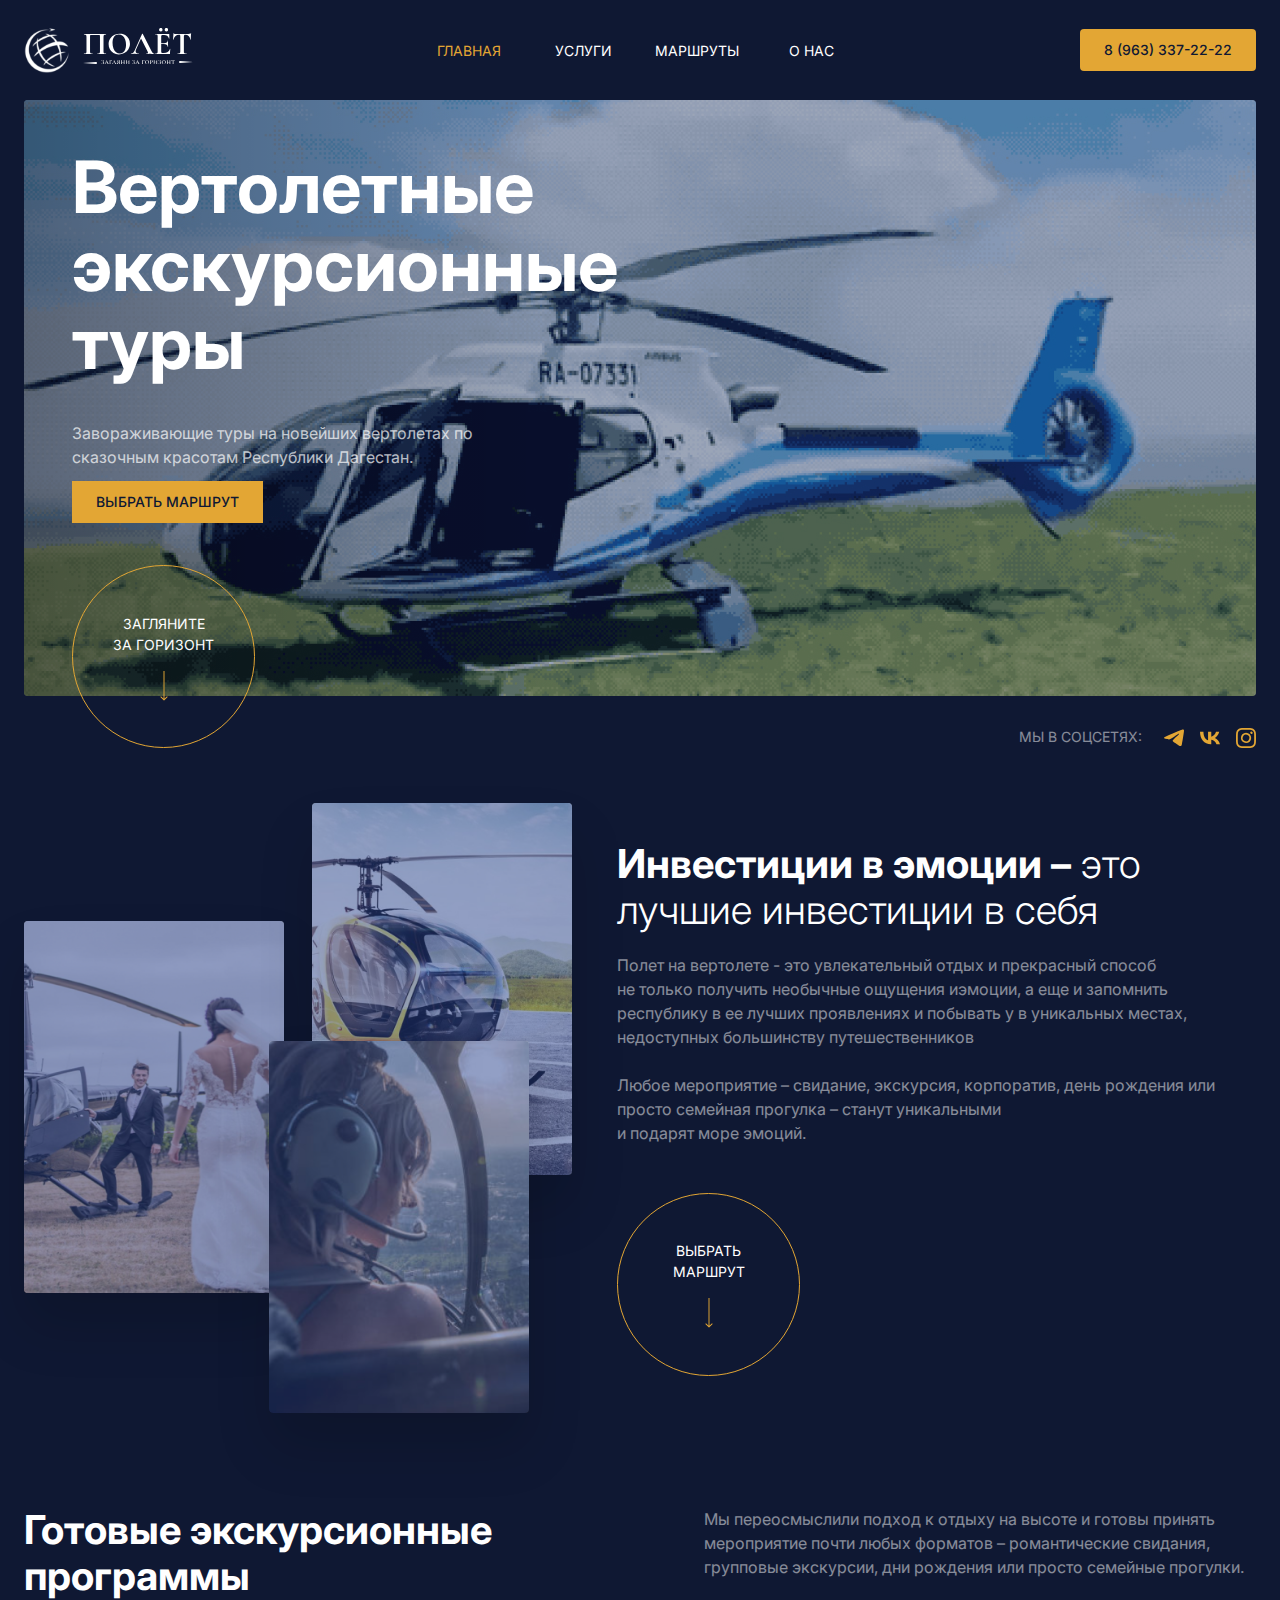
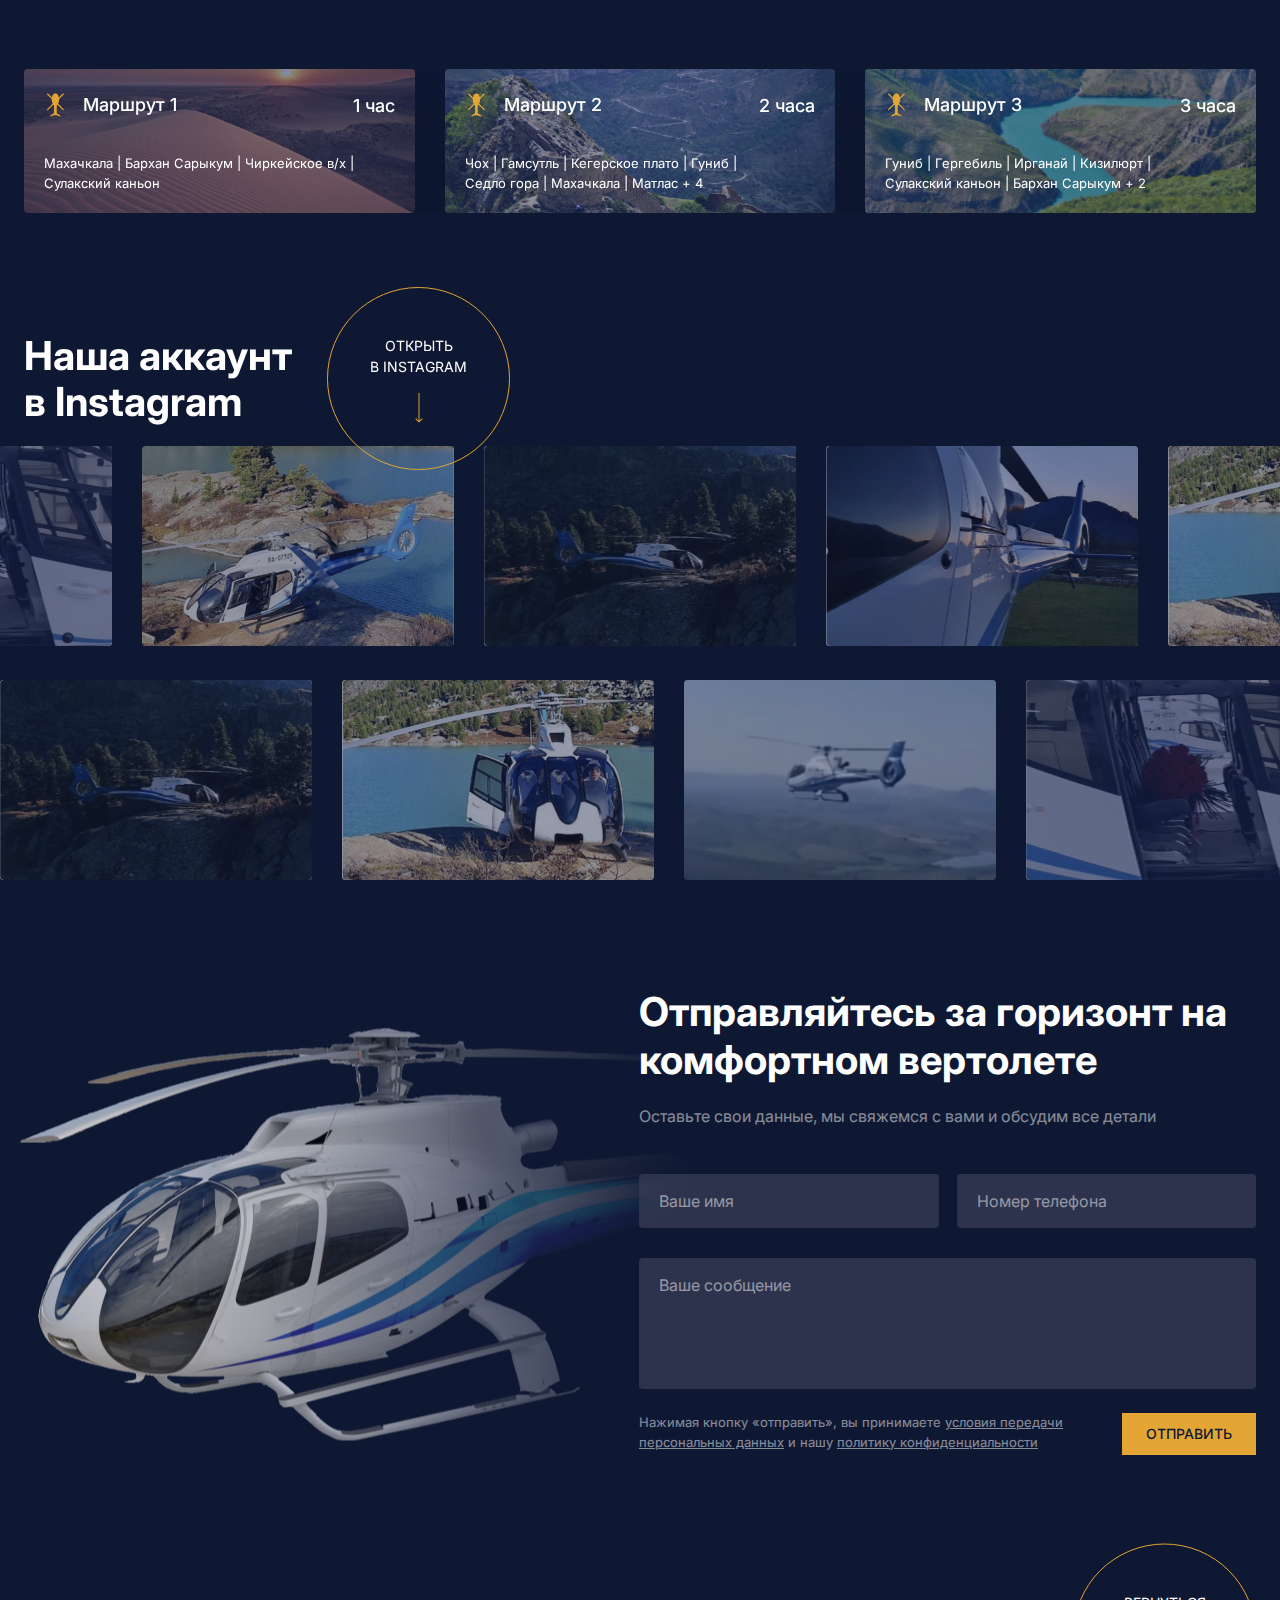
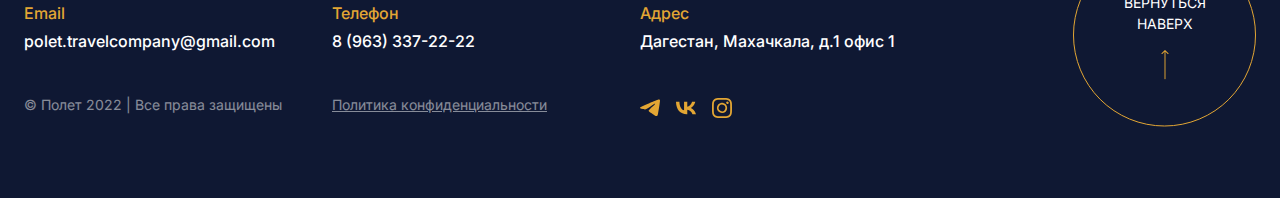
==== index.html @ 79e1754f "upd: Update #3" ====
<!DOCTYPE html>
<html lang="ru">

<head>
	<meta charset="UTF-8">
	<meta http-equiv="X-UA-Compatible" content="IE=edge">
	<meta name="viewport" content="width=device-width, initial-scale=1.0">
	<title>Полёт - Главная</title>
	<!-- styles -->
	<link rel="stylesheet" href="css/vendor.min.css">
	<link rel="stylesheet" href="css/app.min.css">
</head>

<body>
	<!-- header -->
	<header class="header @@header" id="header" data-aos="fade-in">
		<div class="container">
			<div class="header__wrapper">
				<button class="hamburger" id="hamburger-toggle" aria-label="Меню">
					<span class="hamburger__inner"></span>
					<span class="hamburger__inner"></span>
					<span class="hamburger__inner"></span>
				</button>
				<a href="index.html" class="header__logotype">
					<picture>
						<source srcset="img/logotype.svg" media="(min-width: 1024px)">
						<img src="img/logotype-mobile.svg" alt="ПОЛЁТ">
					</picture>
				</a>
				<nav class="nav header__nav">
					<ul class="nav__list">
						<li class="nav__item nav__item--active">
							<a href="index.html" class="nav__link">Главная</a>
						</li>
						<li class="nav__item @@services">
							<a href="services.html" class="nav__link">Услуги</a>
						</li>
						<li class="nav__item @@routes">
							<a href="routes.html" class="nav__link">Маршруты</a>
						</li>
						<li class="nav__item @@about">
							<a href="about.html" class="nav__link">О нас</a>
						</li>
					</ul>
				</nav>
				<a href="tel:89633372222" class="header__number">
					<svg class="header__number-icon">
						<use xlink:href="img/sprite.svg#icon-phone-call"></use>
					</svg>
					<span class="header__number-title">8 (963) 337-22-22</span>
				</a>
			</div>
		</div>
	</header>
	<!-- end of header -->
	<!-- mobile menu -->
	<div class="mobile-menu" id="mobile-menu">
		<ul class="mobile-menu__list">
			<li class="mobile-menu__item mobile-menu__item--active">
				<a href="#" class="mobile-menu__link">Главная</a>
			</li>
			<li class="mobile-menu__item @@services">
				<a href="#" class="mobile-menu__link">Услуги</a>
			</li>
			<li class="mobile-menu__item @@routes">
				<a href="#" class="mobile-menu__link">Маршруты</a>
			</li>
			<li class="mobile-menu__item @@about">
				<a href="#" class="mobile-menu__link">О нас</a>
			</li>
		</ul>
	</div>
	<!-- end of mobile menu -->
	<!-- wrapper -->
	<div class="wrapper">
		<!-- main -->
		<section class="main" id="main">
			<div class="container">
				<div class="main__wrapper" style="background-image: url(img/main-bg.jpg);">
					<h2 class="main__title">Вертолетные <br>экскурсионные <br>туры</h2>
					<p class="main__description">Завораживающие туры на новейших вертолетах по сказочным красотам Республики Дагестан.</p>
					<a href="#" class="main__btn btn">Выбрать маршрут</a>
				</div>
				<div class="main__inner">
					<a href="#invest" class="back-to main__back">
						<span class="back-to__title">Загляните <br>за горизонт</span>
						<svg class="back-to__icon">
							<use xlink:href="img/sprite.svg#icon-arrow-bottom"></use>
						</svg>
					</a>
					<div class="c-socials">
						<h3 class="c-socials__title">Мы в соцсетях:</h3>
						<ul class="c-socials__list">
							<li class="c-socials__item">
								<a href="#" class="c-socials__link">
									<svg class="c-socials__icon">
										<use xlink:href="img/sprite.svg#icon-telegram"></use>
									</svg>
								</a>
							</li>
							<li class="c-socials__item">
								<a href="#" class="c-socials__link">
									<svg class="c-socials__icon">
										<use xlink:href="img/sprite.svg#icon-vk"></use>
									</svg>
								</a>
							</li>
							<li class="c-socials__item">
								<a href="#" class="c-socials__link">
									<svg class="c-socials__icon">
										<use xlink:href="img/sprite.svg#icon-instagram"></use>
									</svg>
								</a>
							</li>
						</ul>
					</div>
				</div>
			</div>
		</section>
		<!-- end of main -->
		<!-- invest -->
		<section class="invest" id="invest">
			<div class="container">
				<div class="invest__wrapper">
					<div class="invest__left">
						<div class="invest__images">
							<picture class="invest__img">
								<img src="img/about-img-01.jpg" alt="Image">
							</picture>
							<picture class="invest__img">
								<img src="img/about-img-02.jpg" alt="Image">
							</picture>
							<picture class="invest__img">
								<img src="img/about-img-03.jpg" alt="Image">
							</picture>
						</div>
					</div>
					<div class="invest__right">
						<h3 class="invest__title"><b>Инвестиции в эмоции –</b> это лучшие инвестиции в себя</h3>
						<p class="invest__description">
							Полет на вертолете - это увлекательный отдых и прекрасный способ <br>
							не только получить необычные ощущения иэмоции, a еще и запомнить республику в ее лучших проявлениях и побывать у в уникальных местах, недоступных большинству путешественников
							<br><br>
							Любое мероприятие – свидание, экскурсия, корпоратив, день рождения или просто семейная прогулка – станут уникальными <br>
							и подарят море эмоций.
						</p>
						<a href="#programs" class="back-to invest__back">
							<span class="back-to__title">Выбрать <br>маршрут</span>
							<svg class="back-to__icon">
								<use xlink:href="img/sprite.svg#icon-arrow-bottom"></use>
							</svg>
						</a>
					</div>
				</div>
			</div>
		</section>
		<!-- end of invest -->
		<!-- routes -->
		<section class="routes" id="routes">
			<div class="container">
				<div class="section-heading">
					<h2 class="section-heading__title">Готовые экскурсионные программы</h2>
					<p class="section-heading__description">Мы переосмыслили подход к отдыху на высоте и готовы принять мероприятие почти любых форматов – романтические свидания, групповые экскурсии, дни рождения или просто семейные прогулки. </p>
				</div>
				<div class="routes__slider">
					<div class="swiper">
						<div class="swiper-wrapper">
							<div class="swiper-slide">
								<a href="route.html" class="routes__item" style="background-image: url(img/routes-01.jpg);">
									<div class="routes__top">
										<span class="routes__title">Маршрут 1</span>
										<span class="routes__time">1 час</span>
									</div>
									<ul class="routes__list">
										<li class="routes__list-item">Махачкала</li>
										<li class="routes__list-item">Бархан Сарыкум</li>
										<li class="routes__list-item">Чиркейское в/х</li>
										<li class="routes__list-item">Сулакский каньон</li>
									</ul>
								</a>
							</div>
							<div class="swiper-slide">
								<a href="route.html" class="routes__item" style="background-image: url(img/routes-02.jpg);">
									<div class="routes__top">
										<span class="routes__title">Маршрут 2</span>
										<span class="routes__time">2 часа</span>
									</div>
									<ul class="routes__list">
										<li class="routes__list-item">Чох</li>
										<li class="routes__list-item">Гамсутль</li>
										<li class="routes__list-item">Кегерское плато</li>
										<li class="routes__list-item">Гуниб</li>
										<li class="routes__list-item">Седло гора</li>
										<li class="routes__list-item">Махачкала</li>
										<li class="routes__list-item">Матлас + 4</li>
									</ul>
								</a>
							</div>
							<div class="swiper-slide">
								<a href="route.html" class="routes__item" style="background-image: url(img/routes-03.jpg);">
									<div class="routes__top">
										<span class="routes__title">Маршрут 3</span>
										<span class="routes__time">3 часа</span>
									</div>
									<ul class="routes__list">
										<li class="routes__list-item">Гуниб</li>
										<li class="routes__list-item">Гергебиль</li>
										<li class="routes__list-item">Ирганай</li>
										<li class="routes__list-item">Кизилюрт</li>
										<li class="routes__list-item">Сулакский каньон</li>
										<li class="routes__list-item">Бархан Сарыкум + 2</li>
									</ul>
								</a>
							</div>
							<div class="swiper-slide">
								<a href="route.html" class="routes__item" style="background-image: url(img/routes-04.jpg);">
									<div class="routes__top">
										<span class="routes__title">Маршрут 4</span>
										<span class="routes__time">1 час</span>
									</div>
									<ul class="routes__list">
										<li class="routes__list-item">Буйнакск</li>
										<li class="routes__list-item">Гимринская башня</li>
										<li class="routes__list-item">Матлас</li>
										<li class="routes__list-item">Ирганайское в/х</li>
										<li class="routes__list-item">о. Мочох</li>
										<li class="routes__list-item">Ахульго +1</li>
									</ul>
								</a>
							</div>
							<div class="swiper-slide">
								<a href="route.html" class="routes__item" style="background-image: url(img/routes-05.jpg);">
									<div class="routes__top">
										<span class="routes__title">Маршрут 5</span>
										<span class="routes__time">1 час</span>
									</div>
									<ul class="routes__list">
										<li class="routes__list-item">Аймаки</li>
										<li class="routes__list-item">Седло гора</li>
										<li class="routes__list-item">Кахиб</li>
										<li class="routes__list-item">Губден</li>
										<li class="routes__list-item">Гоор</li>
										<li class="routes__list-item">Тобот</li>
										<li class="routes__list-item">Хунзахское плато + 2</li>
									</ul>
								</a>
							</div>
							<div class="swiper-slide">
								<a href="route.html" class="routes__item" style="background-image: url(img/routes-06.jpg);">
									<div class="routes__top">
										<span class="routes__title">Маршрут 6</span>
										<span class="routes__time">1 час</span>
									</div>
									<ul class="routes__list">
										<li class="routes__list-item">Губден</li>
										<li class="routes__list-item">Леваши</li>
										<li class="routes__list-item">Чох</li>
										<li class="routes__list-item">Гамсутль</li>
										<li class="routes__list-item">Гуниб</li>
										<li class="routes__list-item">Согратль</li>
										<li class="routes__list-item">Ватан</li>
										<li class="routes__list-item">Кегерское плато + 2</li>
									</ul>
								</a>
							</div>
							<div class="swiper-slide">
								<a href="route.html" class="routes__item" style="background-image: url(img/routes-07.jpg);">
									<div class="routes__top">
										<span class="routes__title">Маршрут 7</span>
										<span class="routes__time">2 часа</span>
									</div>
									<ul class="routes__list">
										<li class="routes__list-item">Избербаш</li>
										<li class="routes__list-item">Зидьян</li>
										<li class="routes__list-item">Зизигский каньон</li>
										<li class="routes__list-item">г. Гестинкиль</li>
										<li class="routes__list-item">Куруш</li>
										<li class="routes__list-item">г. Шалбуздаг + 7</li>
									</ul>
								</a>
							</div>
						</div>
					</div>
				</div>
			</div>
		</section>
		<!-- end of routes -->
		<!-- gallery -->
		<section class="gallery" id="gallery">
			<div class="container">
				<div class="gallery__top">
					<div class="section-heading">
						<h2 class="section-heading__title">Наша аккаунт <br>в Instagram</h2>
					</div>
					<a href="#" class="back-to gallery__back" target="_blank">
						<span class="back-to__title">Открыть <br>в Instagram</span>
						<svg class="back-to__icon">
							<use xlink:href="img/sprite.svg#icon-arrow-bottom"></use>
						</svg>
					</a>
				</div>
				<div class="gallery__slider gallery__slider--top">
					<div class="swiper">
						<div class="swiper-wrapper">
							<div class="swiper-slide">
								<picture class="gallery__img">
									<img src="img/gallery-01.jpg" alt="Image">
								</picture>
							</div>
							<div class="swiper-slide">
								<picture class="gallery__img">
									<img src="img/gallery-02.jpg" alt="Image">
								</picture>
							</div>
							<div class="swiper-slide">
								<picture class="gallery__img">
									<img src="img/gallery-03.jpg" alt="Image">
								</picture>
							</div>
							<div class="swiper-slide">
								<picture class="gallery__img">
									<img src="img/gallery-04.jpg" alt="Image">
								</picture>
							</div>
							<div class="swiper-slide">
								<picture class="gallery__img">
									<img src="img/gallery-05.jpg" alt="Image">
								</picture>
							</div>
							<div class="swiper-slide">
								<picture class="gallery__img">
									<img src="img/gallery-06.jpg" alt="Image">
								</picture>
							</div>
						</div>
					</div>
				</div>
				<div class="gallery__slider gallery__slider--bottom">
					<div class="swiper">
						<div class="swiper-wrapper">
							<div class="swiper-slide">
								<picture class="gallery__img">
									<img src="img/gallery-04.jpg" alt="Image">
								</picture>
							</div>
							<div class="swiper-slide">
								<picture class="gallery__img">
									<img src="img/gallery-05.jpg" alt="Image">
								</picture>
							</div>
							<div class="swiper-slide">
								<picture class="gallery__img">
									<img src="img/gallery-06.jpg" alt="Image">
								</picture>
							</div>
							<div class="swiper-slide">
								<picture class="gallery__img">
									<img src="img/gallery-07.jpg" alt="Image">
								</picture>
							</div>
							<div class="swiper-slide">
								<picture class="gallery__img">
									<img src="img/gallery-08.jpg" alt="Image">
								</picture>
							</div>
							<div class="swiper-slide">
								<picture class="gallery__img">
									<img src="img/gallery-09.jpg" alt="Image">
								</picture>
							</div>
							<div class="swiper-slide">
								<picture class="gallery__img">
									<img src="img/gallery-02.jpg" alt="Image">
								</picture>
							</div>
						</div>
					</div>
				</div>
			</div>
		</section>
		<!-- end of gallery -->
		<!-- feedback -->
		<section class="feedback" id="feedback">
			<div class="container">
				<div class="feedback__wrapper">
					<h2 class="feedback__title">Отправляйтесь за горизонт на комфортном вертолете </h2>
					<p class="feedback__description">Оставьте свои данные, мы свяжемся с вами и обсудим все детали </p>
					<form action="#" class="feedback-form feedback__form">
						<div class="feedback-form__inner">
							<input type="text" class="feedback-form__input input" placeholder="Ваше имя" required>
							<input type="tel" class="feedback-form__input input" placeholder="Номер телефона" data-inputmask="'mask': '+7 (999) 999-99-99'" required>
						</div>
						<div class="feedback-form__inner">
							<textarea class="feedback-form__input textarea" placeholder="Ваше сообщение" required></textarea>
						</div>
						<div class="feedback-form__bottom">
							<p class="feedback-form__copyright">Нажимая кнопку «отправить», вы принимаете <a href="#">условия передачи персональных данных</a> и нашу <a href="#">политику конфиденциальности</a></p>
							<button class="feedback-form__btn btn">Отправить</button>
						</div>
					</form>
				</div>
			</div>
		</section>
		<!-- end of feedback -->
		<!-- footer -->
		<footer class="footer" id="footer">
			<div class="container">
				<div class="footer__wrapper">
					<div class="footer__block">
						<span class="footer__help">Email</span>
						<a href="#" class="footer__link">polet.travelcompany@gmail.com</a>
					</div>
					<div class="footer__block">
						<span class="footer__help">Телефон</span>
						<a href="tel:89633372222" class="footer__link">8 (963) 337-22-22</a>
					</div>
					<div class="footer__block">
						<span class="footer__help">Адрес</span>
						<address class="footer__link">Дагестан, Махачкала, д.1 офис 1</address>
					</div>
					<a href="#header" class="back-to footer__back">
						<span class="back-to__title">Вернуться наверх</span>
						<svg class="back-to__icon">
							<use xlink:href="img/sprite.svg#icon-arrow-top"></use>
						</svg>
					</a>
				</div>
				<div class="footer__wrapper footer__wrapper--bottom">
					<div class="footer__block">
						<p class="footer__copyright">© Полет 2022 | Все права защищены</p>
					</div>
					<div class="footer__block">
						<a href="#" class="footer__info">Политика конфиденциальности</a>
					</div>
					<div class="footer__block">
						<div class="c-socials footer__socials">
							<ul class="c-socials__list">
								<li class="c-socials__item">
									<a href="#" class="c-socials__link">
										<svg class="c-socials__icon">
											<use xlink:href="img/sprite.svg#icon-telegram"></use>
										</svg>
									</a>
								</li>
								<li class="c-socials__item">
									<a href="#" class="c-socials__link">
										<svg class="c-socials__icon">
											<use xlink:href="img/sprite.svg#icon-vk"></use>
										</svg>
									</a>
								</li>
								<li class="c-socials__item">
									<a href="#" class="c-socials__link">
										<svg class="c-socials__icon">
											<use xlink:href="img/sprite.svg#icon-instagram"></use>
										</svg>
									</a>
								</li>
							</ul>
						</div>
					</div>
				</div>
			</div>
		</footer>
		<!-- end of footer -->
	</div>
	<!-- end of wrapper -->
	<!-- scripts -->
	<script src="js/vendor.min.js"></script>
	<script src="js/app.min.js"></script>
</body>

</html>
---- css/app.min.css ----
body{position:relative;overflow-x:hidden;font-family:"Inter",sans-serif;font-size:16px;font-weight:normal;line-height:1.5;color:#fff;background:#0f1833}ul,ol,li{display:block;padding:0;margin:0;list-style:none}h1,h2,h3,h4,h5,h6{margin:0;font-weight:normal;line-height:1.5}p{margin:0}a{display:inline-block;color:#fff;text-decoration:none;-webkit-transition:all .25s ease-in-out;-o-transition:all .25s ease-in-out;transition:all .25s ease-in-out}a:hover{text-decoration:none;color:#fff}a:active{color:#fff}input[type=number]{-moz-appearance:textfield}input[type=number]::-webkit-outer-spin-button,input[type=number]::-webkit-inner-spin-button{display:none;-webkit-appearance:none;appearance:none;margin:0}input:-webkit-autofill{-webkit-animation-name:autofill;-webkit-animation-fill-mode:both}picture{display:block}picture>img{display:block;width:100%;height:100%;-o-object-fit:cover;object-fit:cover}img{max-width:100%}svg{-webkit-transition:all .25s ease-in-out;-o-transition:all .25s ease-in-out;transition:all .25s ease-in-out}.scroll-disabled{overflow:hidden}.container{margin:0 auto;padding:0 24px;max-width:1504px;width:100%}.btn{display:block;padding:14px 24px;width:-webkit-fit-content;width:-moz-fit-content;width:fit-content;font-size:14px;font-weight:500;line-height:1;text-transform:uppercase;text-align:center;color:#0f1833;background:#e3a634;border:none;border-radius:0}.btn:focus{outline:none}.btn:hover{color:#0f1833}.btn:active{color:#0f1833}.order-btn{display:-webkit-box;display:-ms-flexbox;display:flex;-webkit-box-align:center;-ms-flex-align:center;align-items:center}@media screen and (hover: hover){.order-btn:hover .order-btn__icon{margin-left:10px}}.order-btn__icon-wrap{display:-webkit-box;display:-ms-flexbox;display:flex;-webkit-box-align:center;-ms-flex-align:center;align-items:center;min-width:52px;width:52px;height:52px;border:1px solid #e3a634;border-radius:50%}.order-btn__icon{margin-left:-5px;min-width:30px;width:30px;height:30px;color:#e3a634}.order-btn__icon-wrap+.order-btn__title{margin-left:20px}@media screen and (max-width: 767px){.order-btn__icon-wrap+.order-btn__title{margin-left:10px}}.order-btn__title{font-size:16px;font-weight:normal}@media screen and (max-width: 767px){.order-btn__title{font-size:14px}}.input{-webkit-appearance:none;-moz-appearance:none;appearance:none;display:block;padding:15px 20px;font-size:16px;font-weight:normal;color:#fff;background:rgba(53,59,82,.8);border:none;border-radius:4px}.input::-webkit-input-placeholder{color:rgba(255,255,255,.5)}.input::-moz-placeholder{color:rgba(255,255,255,.5)}.input:-ms-input-placeholder{color:rgba(255,255,255,.5)}.input::-ms-input-placeholder{color:rgba(255,255,255,.5)}.input::placeholder{color:rgba(255,255,255,.5)}.input:focus{outline:none}@media screen and (max-width: 767px){.input{font-size:14px}}.textarea{-webkit-appearance:none;-moz-appearance:none;appearance:none;resize:none;display:block;padding:15px 20px;min-height:131px;font-size:16px;font-weight:normal;color:#fff;background:rgba(53,59,82,.8);border:none;border-radius:4px}.textarea::-webkit-input-placeholder{color:rgba(255,255,255,.5)}.textarea::-moz-placeholder{color:rgba(255,255,255,.5)}.textarea:-ms-input-placeholder{color:rgba(255,255,255,.5)}.textarea::-ms-input-placeholder{color:rgba(255,255,255,.5)}.textarea::placeholder{color:rgba(255,255,255,.5)}.textarea:focus{outline:none}@media screen and (max-width: 767px){.textarea{min-height:102px;font-size:14px}}.back-to{display:-webkit-box;display:-ms-flexbox;display:flex;-webkit-box-align:center;-ms-flex-align:center;align-items:center;-webkit-box-pack:center;-ms-flex-pack:center;justify-content:center;-webkit-box-orient:vertical;-webkit-box-direction:normal;-ms-flex-direction:column;flex-direction:column;padding:20px;min-width:183px;width:183px;height:183px;text-align:center;color:#fff;background:rgba(0,0,0,0);border:1px solid #e3a634;border-radius:50%}.back-to:focus{outline:none}@media screen and (hover: hover){.back-to:hover{background:#e3a634}.back-to:hover .back-to__icon{color:#fff}}@media screen and (max-width: 767px){.back-to{padding:20px;min-width:154px;width:154px;height:154px}}.back-to__title{display:block;font-size:14px;font-weight:normal;text-transform:uppercase}@media screen and (max-width: 767px){.back-to__title{font-size:12px}}.back-to__title+.back-to__icon,.back-to__icon+.back-to__title{margin-top:16px}@media screen and (max-width: 767px){.back-to__title+.back-to__icon,.back-to__icon+.back-to__title{margin-top:10px}}.back-to__icon{min-width:30px;width:30px;min-height:30px;height:30px;color:#e3a634}.c-socials{display:-webkit-box;display:-ms-flexbox;display:flex;-webkit-box-align:center;-ms-flex-align:center;align-items:center}.c-socials__title{font-size:14px;font-weight:normal;text-transform:uppercase;opacity:.5}@media screen and (max-width: 767px){.c-socials__title{display:none}}.c-socials__title+.c-socials__list{margin-left:22px}.c-socials__list{display:-webkit-box;display:-ms-flexbox;display:flex;-webkit-box-align:center;-ms-flex-align:center;align-items:center}.c-socials__item+.c-socials__item{margin-left:16px}.c-socials__link{display:block}.c-socials__icon{min-width:20px;width:20px;height:20px;color:#e3a634}.header{position:relative;z-index:1001;padding:24px 0;background:#0f1833}@media screen and (max-width: 767px){.header{padding:20px 0 24px}}.header__wrapper{display:-webkit-box;display:-ms-flexbox;display:flex;-webkit-box-align:center;-ms-flex-align:center;align-items:center;-webkit-box-pack:justify;-ms-flex-pack:justify;justify-content:space-between}.header__logotype{max-width:169px;width:100%;height:52px}.header__logotype img{display:block;width:100%;height:100%;-o-object-fit:contain;object-fit:contain}@media screen and (max-width: 1023px){.header__logotype{max-width:84px;height:auto}}@media screen and (max-width: 767px){.header__logotype{position:absolute;left:50%;-webkit-transform:translateX(-50%);-ms-transform:translateX(-50%);transform:translateX(-50%)}}.header__nav{position:absolute;left:50%;-webkit-transform:translateX(-50%);-ms-transform:translateX(-50%);transform:translateX(-50%)}@media screen and (max-width: 767px){.header__nav{display:none}}.header__number{display:block;padding:14px 24px;font-size:14px;font-weight:500;line-height:1;text-align:center;color:#0f1833;background:#e3a634;border-radius:4px}.header__number:hover{color:#0f1833}.header__number:active{color:#0f1833}@media screen and (max-width: 1023px){.header__number{padding:12px}}.header__number-icon{min-width:24px;width:24px;height:24px;color:#0f1833}@media screen and (min-width: 1024px){.header__number-icon{display:none}}@media screen and (max-width: 1023px){.header__number-title{display:none}}.nav__list{display:-webkit-box;display:-ms-flexbox;display:flex;-webkit-box-align:center;-ms-flex-align:center;align-items:center}.nav__item--active .nav__link{color:#e3a634}.nav__item+.nav__item{margin-left:30px}.nav__link{display:block;min-width:84px;font-size:14px;font-weight:normal;text-transform:uppercase;text-align:center}@media screen and (hover: hover){.nav__link:hover{color:#e3a634}}.hamburger{position:relative;display:block;padding:0;min-width:36px;width:36px;height:36px;font-size:0;background:rgba(0,0,0,0);border:none;border-radius:0}.hamburger:focus{outline:none}.hamburger--active .hamburger__inner:first-child{top:17.5px;-webkit-transform:rotate(45deg);-ms-transform:rotate(45deg);transform:rotate(45deg);width:30px}.hamburger--active .hamburger__inner:nth-child(2){opacity:0}.hamburger--active .hamburger__inner:last-child{top:17.5px;-webkit-transform:rotate(-45deg);-ms-transform:rotate(-45deg);transform:rotate(-45deg);width:30px}@media screen and (min-width: 768px){.hamburger{display:none}}.hamburger__inner{position:absolute;left:3px;height:3px;background:#fff;border-radius:4px;-webkit-transition:all .25s ease-in-out;-o-transition:all .25s ease-in-out;transition:all .25s ease-in-out}.hamburger__inner:first-child{top:7.5px;width:15px}.hamburger__inner:nth-child(2){top:17.5px;width:30px}.hamburger__inner:last-child{top:28.5px;width:20px}.mobile-menu{position:fixed;top:92px;right:24px;left:24px;z-index:1000;-webkit-transform:translateY(-104%);-ms-transform:translateY(-104%);transform:translateY(-104%);visibility:hidden;background:#cd9734;border-radius:4px;-webkit-box-shadow:0px 4px 34px #0f1833;box-shadow:0px 4px 34px #0f1833;-webkit-transition:all .25s ease-in-out;-o-transition:all .25s ease-in-out;transition:all .25s ease-in-out;pointer-events:none}.mobile-menu--active{-webkit-transform:translateY(0);-ms-transform:translateY(0);transform:translateY(0);visibility:visible;pointer-events:all}@media screen and (min-width: 768px){.mobile-menu{display:none}}.mobile-menu__list{padding:12px 0;width:100%}.mobile-menu__item--active .mobile-menu__link{color:#fff;background:rgba(15,24,51,.1)}.mobile-menu__item--active .mobile-menu__link:hover{color:#fff}.mobile-menu__item--active .mobile-menu__link:active{color:#fff}.mobile-menu__link{display:block;padding:17px 23px;width:100%;font-size:14px;font-weight:normal;text-transform:uppercase;text-align:center;color:#0f1833}.mobile-menu__link:hover{color:#0f1833}.mobile-menu__link:active{color:#0f1833}.footer{padding:38px 0 80px}@media screen and (max-width: 767px){.footer{padding:38px 0 32px}}.footer__wrapper{position:relative;display:-webkit-box;display:-ms-flexbox;display:flex}@media screen and (max-width: 1199px){.footer__wrapper{-webkit-box-orient:vertical;-webkit-box-direction:normal;-ms-flex-direction:column;flex-direction:column}.footer__wrapper--bottom{text-align:center}}@media screen and (min-width: 768px)and (max-width: 1199px){.footer__wrapper--bottom .footer__block+.footer__block{margin-top:16px}}@media screen and (max-width: 767px){.footer__wrapper--bottom .footer__block+.footer__block{margin-top:8px}}.footer__wrapper+.footer__wrapper{margin-top:25px}@media screen and (max-width: 1199px){.footer__wrapper+.footer__wrapper{margin-top:96px}}.footer__back{position:absolute;top:50%;right:0;z-index:1;-webkit-transform:translateY(-50%);-ms-transform:translateY(-50%);transform:translateY(-50%)}@media screen and (max-width: 767px){.footer__back{top:60px;-webkit-transform:none;-ms-transform:none;transform:none}}.footer__block{width:25%}@media screen and (max-width: 1199px){.footer__block{width:100%}}@media screen and (max-width: 1199px){.footer__block+.footer__block{margin-top:24px}}.footer__help{display:block;margin-bottom:4px;font-size:16px;font-weight:500;color:#e3a634}.footer__link{display:block;font-size:16px;font-weight:500}@media screen and (hover: hover){.footer__link[href]:hover{color:#e3a634}}.footer__copyright{display:block;font-size:14px;font-weight:normal;opacity:.5}@media screen and (max-width: 767px){.footer__copyright{font-size:12px}}.footer__info{display:block;font-size:14px;font-weight:normal;text-decoration:underline;opacity:.5}@media screen and (max-width: 767px){.footer__info{font-size:12px}}@media screen and (max-width: 1199px){.footer__socials{-webkit-box-pack:center;-ms-flex-pack:center;justify-content:center}}.wrapper{position:relative;overflow:hidden;min-height:100vh}.section-heading{display:-webkit-box;display:-ms-flexbox;display:flex;-webkit-box-align:start;-ms-flex-align:start;align-items:flex-start;-webkit-box-pack:justify;-ms-flex-pack:justify;justify-content:space-between;margin-bottom:70px}@media screen and (max-width: 1023px){.section-heading{-webkit-box-orient:vertical;-webkit-box-direction:normal;-ms-flex-direction:column;flex-direction:column}}@media screen and (max-width: 767px){.section-heading{margin-bottom:30px}}.section-heading__title{max-width:608px;width:100%;font-size:40px;font-weight:bold;line-height:1.15}@media screen and (min-width: 1024px)and (max-width: 1199px){.section-heading__title{font-size:32px}}@media screen and (max-width: 767px){.section-heading__title{font-size:20px}}.section-heading__description{margin-left:40px;max-width:552px;width:100%;font-size:16px;font-weight:normal;opacity:.5}@media screen and (max-width: 1023px){.section-heading__description{margin-top:30px;margin-left:0}}@media screen and (max-width: 767px){.section-heading__description{font-size:14px}}.main{position:relative}.main__wrapper{position:relative;z-index:1;overflow:hidden;padding:48px 48px 134px 48px;min-height:596px;background-repeat:no-repeat;background-size:cover;background-position:center center;border-radius:4px}.main__wrapper::before{content:"";position:absolute;top:0;right:0;bottom:0;left:0;z-index:-1;display:block;width:100%;height:100%;background:rgba(15,24,51,.35)}.main__wrapper::after{content:"";position:absolute;top:0;right:0;bottom:0;left:0;z-index:-1;display:block;width:100%;height:100%;background:-webkit-gradient(linear, left top, right top, from(rgba(0, 0, 0, 0.3)), color-stop(42.38%, rgba(0, 0, 0, 0)));background:-o-linear-gradient(left, rgba(0, 0, 0, 0.3) 0%, rgba(0, 0, 0, 0) 42.38%);background:linear-gradient(90deg, rgba(0, 0, 0, 0.3) 0%, rgba(0, 0, 0, 0) 42.38%)}@media screen and (min-width: 768px)and (max-width: 1023px){.main__wrapper{padding:30px 30px 134px 30px;min-height:520px}}@media screen and (max-width: 767px){.main__wrapper{padding:20px 20px 114px 20px;min-height:480px}}.main__back{position:absolute;bottom:0;left:calc(50% - 752px + 24px + 48px);z-index:1}@media screen and (max-width: 1503px){.main__back{left:72px}}@media screen and (min-width: 768px)and (max-width: 1023px){.main__back{left:54px}}@media screen and (max-width: 767px){.main__back{left:44px}}.main__title{font-size:72px;font-weight:bold;line-height:1.08}@media screen and (min-width: 768px)and (max-width: 1023px){.main__title{font-size:48px}}@media screen and (max-width: 767px){.main__title{font-size:32px}}.main__description{margin-top:40px;max-width:430px;width:100%;font-size:16px;font-weight:normal;opacity:.7}@media screen and (max-width: 767px){.main__description{margin-top:72px;font-size:14px;opacity:1}}.main__btn{margin-top:12px}@media screen and (max-width: 767px){.main__btn{margin-top:16px;width:100%}}.main__inner{display:-webkit-box;display:-ms-flexbox;display:flex;-webkit-box-align:center;-ms-flex-align:center;align-items:center;-webkit-box-pack:end;-ms-flex-pack:end;justify-content:flex-end;margin-top:28px}@media screen and (max-width: 767px){.main__inner{margin-top:24px}}.feedback{position:relative;z-index:1;overflow:hidden;padding:108px 0}.feedback::before{content:"";position:absolute;top:50%;left:calc(50% - 752px + 24px);z-index:-2;-webkit-transform:translateY(-50%);-ms-transform:translateY(-50%);transform:translateY(-50%);display:block;width:871px;height:437px;background-image:url(../img/helicopter.png);background-repeat:no-repeat;background-size:contain;background-position:center center}.feedback::after{content:"";position:absolute;top:50%;left:calc(50% - 752px + 24px + 275px);z-index:-1;-webkit-transform:translateY(-50%);-ms-transform:translateY(-50%);transform:translateY(-50%);display:block;width:609px;height:593px;background:-webkit-gradient(linear, right top, left top, color-stop(3.32%, #0F1833), color-stop(89.77%, rgba(15, 24, 51, 0)));background:-o-linear-gradient(right, #0F1833 3.32%, rgba(15, 24, 51, 0) 89.77%);background:linear-gradient(270deg, #0F1833 3.32%, rgba(15, 24, 51, 0) 89.77%)}@media screen and (max-width: 1503px){.feedback::before{left:20px}.feedback::after{left:295px}}@media screen and (min-width: 1200px)and (max-width: 1399px){.feedback::after{left:20px;width:871px;background:-webkit-gradient(linear, right top, left top, color-stop(23.32%, #0F1833), color-stop(89.77%, rgba(15, 24, 51, 0)));background:-o-linear-gradient(right, #0F1833 23.32%, rgba(15, 24, 51, 0) 89.77%);background:linear-gradient(270deg, #0F1833 23.32%, rgba(15, 24, 51, 0) 89.77%)}}@media screen and (max-width: 1199px){.feedback::before,.feedback::after{display:none}}@media screen and (max-width: 767px){.feedback{padding:50px 0 0}}.feedback__wrapper{margin-left:auto;max-width:617px;width:100%}@media screen and (max-width: 1199px){.feedback__wrapper{max-width:none}}.feedback__title{font-size:40px;font-weight:bold;line-height:1.2}@media screen and (max-width: 767px){.feedback__title{font-size:24px}}.feedback__description{margin-top:20px;font-size:16px;font-weight:normal;opacity:.5}@media screen and (max-width: 767px){.feedback__description{margin-top:16px;font-size:14px}}.feedback__form{margin-top:46px}@media screen and (max-width: 767px){.feedback__form{margin-top:16px}}.feedback-form__inner{display:-webkit-box;display:-ms-flexbox;display:flex;-webkit-box-pack:justify;-ms-flex-pack:justify;justify-content:space-between}@media screen and (max-width: 767px){.feedback-form__inner{-webkit-box-orient:vertical;-webkit-box-direction:normal;-ms-flex-direction:column;flex-direction:column}}.feedback-form__inner+.feedback-form__inner{margin-top:30px}@media screen and (max-width: 767px){.feedback-form__inner+.feedback-form__inner{margin-top:16px}}.feedback-form__input{width:100%}.feedback-form__input+.feedback-form__input{margin-left:18px}@media screen and (max-width: 767px){.feedback-form__input+.feedback-form__input{margin-top:16px;margin-left:0}}.feedback-form__bottom{display:-webkit-box;display:-ms-flexbox;display:flex;-webkit-box-pack:justify;-ms-flex-pack:justify;justify-content:space-between;margin-top:24px}@media screen and (max-width: 767px){.feedback-form__bottom{-webkit-box-orient:vertical;-webkit-box-direction:normal;-ms-flex-direction:column;flex-direction:column;margin-top:16px}}.feedback-form__copyright{font-size:13px;font-weight:normal;opacity:.5}.feedback-form__copyright>a{display:inline;text-decoration:underline;color:#fff}.feedback-form__copyright>a:hover{color:#fff}@media screen and (max-width: 767px){.feedback-form__copyright{font-size:11px}}.feedback-form__copyright+.feedback-form__btn,.feedback-form__btn+.feedback-form__copyright{margin-left:32px}@media screen and (max-width: 767px){.feedback-form__copyright+.feedback-form__btn,.feedback-form__btn+.feedback-form__copyright{margin-top:16px;margin-left:0}}@media screen and (max-width: 767px){.feedback-form__btn{width:100%}}.page-top__wrapper{position:relative;overflow:hidden;padding:97px 232px 97px 49px}@media screen and (min-width: 1024px)and (max-width: 1199px){.page-top__wrapper{padding:117px 222px 117px 39px}}@media screen and (min-width: 768px)and (max-width: 1023px){.page-top__wrapper{padding:117px 222px 117px 39px}}@media screen and (max-width: 767px){.page-top__wrapper{padding:173px 20px 20px}}.page-top__img{position:absolute;top:0;right:0;left:0;z-index:1;overflow:hidden;width:100%;height:205px;border-radius:4px}.page-top__img img{display:block;width:100%;height:100%;-o-object-fit:cover;object-fit:cover}.page-top__img::before{content:"";position:absolute;top:0;right:0;bottom:0;left:0;display:block;width:100%;height:100%;background:rgba(15,24,51,.35)}.page-top__img::after{content:"";position:absolute;top:0;right:0;bottom:0;left:0;display:block;width:100%;height:100%;background:-webkit-gradient(linear, left top, right top, from(rgba(0, 0, 0, 0.3)), color-stop(42.38%, rgba(0, 0, 0, 0)));background:-o-linear-gradient(left, rgba(0, 0, 0, 0.3) 0%, rgba(0, 0, 0, 0) 42.38%);background:linear-gradient(90deg, rgba(0, 0, 0, 0.3) 0%, rgba(0, 0, 0, 0) 42.38%)}@media screen and (min-width: 768px)and (max-width: 1023px){.page-top__img{height:175px}}.page-top__title{position:relative;z-index:1;font-size:128px;font-weight:bold}@media screen and (min-width: 1024px)and (max-width: 1199px){.page-top__title{font-size:94px}}@media screen and (min-width: 767px)and (max-width: 1023px){.page-top__title{font-size:62px}}@media screen and (max-width: 767px){.page-top__title{font-size:42px}}.page-top__back{position:absolute;top:83px;right:45px;z-index:1}@media screen and (min-width: 768px)and (max-width: 1199px){.page-top__back{right:35px}}@media screen and (max-width: 767px){.page-top__back{display:none}}.about{padding:26px 0}.about__wrapper{display:-webkit-box;display:-ms-flexbox;display:flex;-webkit-box-pack:justify;-ms-flex-pack:justify;justify-content:space-between}@media screen and (max-width: 1199px){.about__wrapper{-webkit-box-orient:vertical;-webkit-box-direction:normal;-ms-flex-direction:column;flex-direction:column}}.about__left{max-width:566px;width:100%}@media screen and (min-width: 1024px)and (max-width: 1199px){.about__left{max-width:70%}}.about__title{font-size:40px;font-weight:300;line-height:1.15}.about__title b,.about__title strong{font-weight:bold}@media screen and (max-width: 767px){.about__title{font-size:24px}}.about__description{margin-top:20px;font-size:16px;font-weight:normal;opacity:.5}@media screen and (max-width: 767px){.about__description{font-size:14px}}.about__btn{margin-top:24px}@media screen and (max-width: 767px){.about__btn{width:100%}}.about__right{margin-left:60px;max-width:668px;width:100%}@media screen and (min-width: 768px)and (max-width: 1199px){.about__right{margin:50px auto 0}}@media screen and (max-width: 767px){.about__right{margin:30px auto 0}}.about__images{display:-webkit-box;display:-ms-flexbox;display:flex;-webkit-box-align:start;-ms-flex-align:start;align-items:flex-start}.about__img{position:relative;overflow:hidden;max-width:320px;min-width:320px;height:462px;border-radius:4px;-webkit-box-shadow:0px 34px 54px rgba(0,0,0,.15);box-shadow:0px 34px 54px rgba(0,0,0,.15)}.about__img img{display:block;width:100%;height:100%;-o-object-fit:cover;object-fit:cover}.about__img::before{content:"";position:absolute;top:0;right:0;bottom:0;left:0;display:block;width:100%;height:100%;background:rgba(42,67,144,.5)}.about__img:first-child{margin-top:50px}@media screen and (min-width: 1200px)and (max-width: 1399px){.about__img{max-width:260px;min-width:260px;height:372px}}@media screen and (max-width: 767px){.about__img{max-width:calc(50% - 6px);min-width:calc(50% - 6px)}.about__img:first-child{margin-top:27px}}@media screen and (min-width: 576px)and (max-width: 767px){.about__img{height:368px}}@media screen and (max-width: 575px){.about__img{height:248px}}.about__img+.about__img{margin-left:28px}@media screen and (max-width: 767px){.about__img+.about__img{margin-left:12px}}.invest{padding:55px 0 68px}@media screen and (max-width: 767px){.invest{padding:54px 0 120px}}.invest__wrapper{position:relative;display:-webkit-box;display:-ms-flexbox;display:flex;-webkit-box-align:center;-ms-flex-align:center;align-items:center;-webkit-box-pack:justify;-ms-flex-pack:justify;justify-content:space-between}@media screen and (max-width: 1199px){.invest__wrapper{-webkit-box-orient:vertical;-webkit-box-direction:reverse;-ms-flex-direction:column-reverse;flex-direction:column-reverse;-webkit-box-align:start;-ms-flex-align:start;align-items:flex-start}}.invest__left{max-width:668px;min-width:668px;width:100%}@media screen and (min-width: 1200px)and (max-width: 1399px){.invest__left{max-width:548px;min-width:548px}}@media screen and (max-width: 1199px){.invest__left{margin:0 auto}}@media screen and (max-width: 767px){.invest__left{min-width:auto}}.invest__images{display:-webkit-box;display:-ms-flexbox;display:flex;-webkit-box-align:start;-ms-flex-align:start;align-items:flex-start;-ms-flex-wrap:wrap;flex-wrap:wrap}.invest__img{position:relative;overflow:hidden;max-width:320px;min-width:320px;height:462px;border-radius:4px;-webkit-box-shadow:0px 34px 54px rgba(0,0,0,.15);box-shadow:0px 34px 54px rgba(0,0,0,.15)}.invest__img img{display:block;width:100%;height:100%;-o-object-fit:cover;object-fit:cover}.invest__img::before{content:"";position:absolute;top:0;right:0;bottom:0;left:0;display:block;width:100%;height:100%;background:rgba(42,67,144,.5)}.invest__img:first-child{margin-top:118px}.invest__img:nth-child(2){margin-left:28px}.invest__img:last-child{margin-top:-252px;margin-left:245px}@media screen and (min-width: 1200px)and (max-width: 1399px){.invest__img{max-width:260px;min-width:260px;height:372px}}@media screen and (max-width: 767px){.invest__img{max-width:calc(50% - 10px);min-width:calc(50% - 10px)}.invest__img:first-child{margin-top:27px}.invest__img:nth-child(2){margin-left:20px}.invest__img:last-child{margin-top:-62px;margin-left:35%}}@media screen and (min-width: 576px)and (max-width: 767px){.invest__img{height:368px}}@media screen and (max-width: 575px){.invest__img{height:248px}}.invest__right{margin-left:75px;max-width:668px;width:100%}@media screen and (min-width: 1200px)and (max-width: 1399px){.invest__right{margin-left:45px}}@media screen and (min-width: 768px)and (max-width: 1199px){.invest__right{margin-bottom:50px;margin-left:0}}@media screen and (max-width: 767px){.invest__right{margin-bottom:24px;margin-left:0}}.invest__title{font-size:40px;font-weight:300;line-height:1.15}.invest__title b,.invest__title strong{font-weight:bold}@media screen and (max-width: 767px){.invest__title{font-size:24px}}.invest__description{margin-top:20px;font-size:16px;font-weight:normal;opacity:.5}@media screen and (max-width: 767px){.invest__description{font-size:14px}}.invest__back{margin-top:48px}@media screen and (max-width: 1199px){.invest__back{position:absolute;bottom:-72px;left:0;z-index:1;margin-top:0}}.services{padding:26px 0 74px}@media screen and (max-width: 767px){.services{padding:20px 0}}.services__wrapper{display:-webkit-box;display:-ms-flexbox;display:flex;-ms-flex-wrap:wrap;flex-wrap:wrap}.services__item{position:relative;z-index:1;overflow:hidden;padding:26px 38px;background-repeat:no-repeat;background-size:cover;background-position:center center;border-left:1px solid #e3a634}.services__item::before{content:"";position:absolute;top:0;right:0;bottom:0;left:0;z-index:-1;display:block;width:100%;height:100%;background:rgba(15,24,51,.8)}@media screen and (min-width: 1400px){.services__item{width:calc(50% - 60px)}.services__item:nth-child(2n){margin-left:120px}.services__item:nth-child(n+3){margin-top:60px}}@media screen and (min-width: 1024px)and (max-width: 1399px){.services__item{width:calc(50% - 20px)}.services__item:nth-child(2n){margin-left:40px}.services__item:nth-child(n+3){margin-top:40px}}@media screen and (max-width: 1023px){.services__item{display:-webkit-box;display:-ms-flexbox;display:flex;-webkit-box-orient:vertical;-webkit-box-direction:normal;-ms-flex-direction:column;flex-direction:column;-webkit-box-pack:justify;-ms-flex-pack:justify;justify-content:space-between;padding:16px;width:100%;min-height:209px}}@media screen and (max-width: 1023px){.services__item+.services__item{margin-top:32px}}.services__title{display:block;font-size:24px;font-weight:normal;text-transform:uppercase}@media screen and (max-width: 767px){.services__title{font-size:20px}}.services__description{display:block;margin-top:20px;max-width:455px;width:100%;font-size:16px;font-weight:normal}@media screen and (max-width: 767px){.services__description{display:none}}.services__btn{margin-top:45px}@media screen and (max-width: 767px){.services__btn{margin-top:65px}}.routes{padding:26px 0 74px}@media screen and (max-width: 767px){.routes{padding:20px 0}}.routes__wrapper{display:-webkit-box;display:-ms-flexbox;display:flex;-ms-flex-wrap:wrap;flex-wrap:wrap}.routes__wrapper .routes__item{min-height:220px}@media screen and (min-width: 1400px){.routes__wrapper .routes__item{width:calc(25% - 27px)}.routes__wrapper .routes__item:nth-child(4n),.routes__wrapper .routes__item:nth-child(4n-1),.routes__wrapper .routes__item:nth-child(4n-2){margin-left:36px}.routes__wrapper .routes__item:nth-child(n+5){margin-top:20px}}@media screen and (min-width: 1024px)and (max-width: 1399px){.routes__wrapper .routes__item{width:calc(33.33% - 20px)}.routes__wrapper .routes__item:nth-child(3n),.routes__wrapper .routes__item:nth-child(3n-1){margin-left:30px}.routes__wrapper .routes__item:nth-child(n+4){margin-top:30px}}@media screen and (min-width: 768px)and (max-width: 1023px){.routes__wrapper .routes__item{width:calc(50% - 20px)}.routes__wrapper .routes__item:nth-child(2n){margin-left:40px}.routes__wrapper .routes__item:nth-child(n+3){margin-top:30px}}@media screen and (max-width: 767px){.routes__wrapper .routes__item{width:100%;min-height:auto}}@media screen and (max-width: 767px){.routes__wrapper .routes__item+.routes__item{margin-top:30px}}.routes__item{position:relative;z-index:1;display:-webkit-box;display:-ms-flexbox;display:flex;-webkit-box-orient:vertical;-webkit-box-direction:normal;-ms-flex-direction:column;flex-direction:column;-webkit-box-pack:justify;-ms-flex-pack:justify;justify-content:space-between;overflow:hidden;padding:20px;min-height:144px;background-repeat:no-repeat;background-size:cover;background-position:center center;border-radius:4px;-webkit-box-shadow:0px 34px 54px rgba(0,0,0,.15);box-shadow:0px 34px 54px rgba(0,0,0,.15)}.routes__item::before{content:"";position:absolute;top:0;right:0;bottom:0;left:0;z-index:-2;display:block;width:100%;height:100%;background:rgba(0,0,0,.2)}.routes__item::after{content:"";position:absolute;top:0;right:0;bottom:0;left:0;z-index:-1;display:block;width:100%;height:100%;background:rgba(42,67,144,.4)}.routes__top{display:-webkit-box;display:-ms-flexbox;display:flex;-webkit-box-align:center;-ms-flex-align:center;align-items:center;-webkit-box-pack:justify;-ms-flex-pack:justify;justify-content:space-between}.routes__title{display:-webkit-box;display:-ms-flexbox;display:flex;-webkit-box-align:center;-ms-flex-align:center;align-items:center;font-size:18px;font-weight:500;line-height:1.2}.routes__title::before{content:"";display:block;margin-right:16px;min-width:23px;height:32px;background-image:url(../img/sprite.svg#icon-helicopter);background-repeat:no-repeat;background-size:contain;background-position:center center}.routes__time{display:block;margin-left:18px;font-size:18px;font-weight:500}.routes__list{display:-webkit-box;display:-ms-flexbox;display:flex;-ms-flex-wrap:wrap;flex-wrap:wrap;margin-top:32px}.routes__list-item{font-size:13px;font-weight:normal}.routes__list-item:not(:last-child)::after{content:"|";padding:0 4px}.route{padding:20px 0 60px}.route__top{display:-webkit-box;display:-ms-flexbox;display:flex;-webkit-box-pack:justify;-ms-flex-pack:justify;justify-content:space-between}@media screen and (max-width: 1023px){.route__top{-webkit-box-orient:vertical;-webkit-box-direction:normal;-ms-flex-direction:column;flex-direction:column}}.route__description{font-size:16px;font-weight:normal;opacity:.5}@media screen and (max-width: 767px){.route__description{font-size:14px}}.route__description+.route__description{margin-left:70px}@media screen and (max-width: 1023px){.route__description+.route__description{margin-top:24px;margin-left:0}}.route-list{padding:20px 0}.route-list__wrapper{display:-webkit-box;display:-ms-flexbox;display:flex;-webkit-box-align:start;-ms-flex-align:start;align-items:flex-start;-ms-flex-wrap:wrap;flex-wrap:wrap;counter-reset:route-list}.route-list__item{position:relative;z-index:1;padding:30px 42px;min-height:252px;background-repeat:no-repeat;background-size:cover;background-position:center center;border-left:1px solid #e3a634}.route-list__item::before{content:"";position:absolute;top:0;right:0;bottom:0;left:0;z-index:-1;display:block;width:100%;height:100%;background:rgba(16,24,52,.7)}@media screen and (min-width: 1200px){.route-list__item{width:calc(50% - 52px)}.route-list__item:nth-child(2n){margin-top:55px;margin-left:104px}.route-list__item:nth-child(2n+3){margin-top:20px}}@media screen and (min-width: 1024px)and (max-width: 1199px){.route-list__item{width:calc(50% - 24px)}.route-list__item:nth-child(2n){margin-top:35px;margin-left:48px}.route-list__item:nth-child(2n+3){margin-top:20px}}@media screen and (max-width: 1023px){.route-list__item{display:-webkit-box;display:-ms-flexbox;display:flex;-webkit-box-orient:vertical;-webkit-box-direction:normal;-ms-flex-direction:column;flex-direction:column;width:100%;min-height:205px}}@media screen and (max-width: 767px){.route-list__item{padding:24px 16px}}@media screen and (max-width: 1023px){.route-list__item+.route-list__item{margin-top:24px}}.route-list__name{display:-webkit-box;display:-ms-flexbox;display:flex;-webkit-box-align:start;-ms-flex-align:start;align-items:flex-start;font-size:24px;font-weight:200;text-transform:uppercase}.route-list__name::before{counter-increment:route-list;content:counter(route-list);display:block;margin-top:6px;margin-right:16px;min-width:24px;width:24px;height:24px;font-size:14px;font-weight:600;line-height:24px;text-align:center;color:#000;background:#e3a634;border-radius:50%}@media screen and (max-width: 1023px){.route-list__name{-webkit-box-orient:vertical;-webkit-box-direction:normal;-ms-flex-direction:column;flex-direction:column;-webkit-box-pack:justify;-ms-flex-pack:justify;justify-content:space-between;-webkit-box-flex:1;-ms-flex:1 1 100%;flex:1 1 100%;font-weight:normal}.route-list__name::before{margin:0 0 16px 0}}@media screen and (max-width: 767px){.route-list__name{font-size:20px}}.fleet{padding:30px 0 60px}.fleet__item{position:relative}.fleet__item:nth-child(even) .fleet__body{margin-left:auto}.fleet__item:nth-child(even) .fleet__img{right:auto;left:0}@media screen and (max-width: 1199px){.fleet__item:nth-child(even){display:-webkit-box;display:-ms-flexbox;display:flex;-webkit-box-orient:vertical;-webkit-box-direction:reverse;-ms-flex-direction:column-reverse;flex-direction:column-reverse}}.fleet__item+.fleet__item{margin-top:120px}@media screen and (min-width: 768px)and (max-width: 1199px){.fleet__item+.fleet__item{margin-top:60px}}@media screen and (max-width: 767px){.fleet__item+.fleet__item{margin-top:24px}}.fleet__body{padding:40px;max-width:728px;width:100%;background:#1b243d}@media screen and (max-width: 1199px){.fleet__body{max-width:none}}@media screen and (min-width: 768px)and (max-width: 1199px){.fleet__body{padding:40px 40px 200px 40px}}@media screen and (max-width: 767px){.fleet__body{padding:30px 30px 100px 30px}}.fleet__title{font-size:40px;font-weight:bold;line-height:1.15}@media screen and (max-width: 767px){.fleet__title{font-size:20px}}.fleet__list{margin-top:14px}@media screen and (max-width: 767px){.fleet__list{margin-top:16px}}.fleet__list-item{font-size:16px;font-weight:normal;line-height:1.6;opacity:.5}.fleet__list-item::before{content:"—";margin-right:5px}@media screen and (max-width: 767px){.fleet__list-item{font-size:14px}}.fleet__link{display:block;margin-top:23px;font-size:14px;font-weight:normal;text-decoration:underline;color:#e3a634}@media screen and (max-width: 767px){.fleet__link{margin-top:16px;font-size:12px}}.fleet__img{max-width:1021px;width:100%;height:354px}.fleet__img img{display:block;width:100%;height:100%;-o-object-fit:contain;object-fit:contain}@media screen and (min-width: 1200px){.fleet__img{position:absolute;top:50%;right:0;-webkit-transform:translateY(-50%);-ms-transform:translateY(-50%);transform:translateY(-50%)}}@media screen and (min-width: 768px)and (max-width: 1199px){.fleet__img{margin-top:-180px;height:auto}}@media screen and (max-width: 767px){.fleet__img{margin-top:-60px;height:auto}}.gallery__top{position:relative;z-index:2;display:-webkit-box;display:-ms-flexbox;display:flex;-webkit-box-align:center;-ms-flex-align:center;align-items:center;margin-bottom:-24px}.gallery__top .section-heading{margin-bottom:0}.gallery__back{margin-left:35px}@media screen and (max-width: 767px){.gallery__back{margin-left:0}}.gallery__slider{position:relative;z-index:1;margin:0 -24px}.gallery__slider .swiper-slide{width:-webkit-fit-content;width:-moz-fit-content;width:fit-content;min-width:312px}@media screen and (max-width: 767px){.gallery__slider .swiper-slide{min-width:200px}}.gallery__slider+.gallery__slider{margin-top:34px}@media screen and (max-width: 767px){.gallery__slider+.gallery__slider{margin-top:20px}}.gallery__img{position:relative;z-index:1;overflow:hidden;max-width:312px;min-width:312px;width:100%;height:200px;border-radius:4px}.gallery__img img{display:block;width:100%;height:100%;-o-object-fit:cover;object-fit:cover}.gallery__img::before{content:"";position:absolute;top:0;right:0;bottom:0;left:0;display:block;width:100%;height:100%;background:rgba(0,0,0,.3)}.gallery__img::after{content:"";position:absolute;top:0;right:0;bottom:0;left:0;display:block;width:100%;height:100%;background:rgba(42,67,144,.2)}@media screen and (max-width: 767px){.gallery__img{max-width:200px;min-width:200px;height:120px}}.application{padding:40px 0 90px}@media screen and (max-width: 767px){.application{padding:24px 0}}.application__wrapper{position:relative;display:-webkit-box;display:-ms-flexbox;display:flex;-webkit-box-align:center;-ms-flex-align:center;align-items:center;-webkit-box-pack:justify;-ms-flex-pack:justify;justify-content:space-between;padding:50px 111px 60px;background:rgba(27,36,61,.8)}@media screen and (min-width: 1200px)and (max-width: 1299px){.application__wrapper{padding:50px 60px 60px}}@media screen and (max-width: 1199px){.application__wrapper{-webkit-box-align:start;-ms-flex-align:start;align-items:flex-start;-webkit-box-orient:vertical;-webkit-box-direction:reverse;-ms-flex-direction:column-reverse;flex-direction:column-reverse;padding:0;background:rgba(0,0,0,0)}}.application__back{position:absolute;top:-123px;left:35%;z-index:10;-webkit-transform:translateX(-50%);-ms-transform:translateX(-50%);transform:translateX(-50%)}@media screen and (max-width: 1199px){.application__back{display:none}}@media screen and (max-width: 767px){.application__left{margin:0 auto}}.application__img{overflow:hidden;max-width:755px;width:100%;height:378px}.application__img img{display:block;width:100%;height:100%;-o-object-fit:contain;object-fit:contain}@media screen and (min-width: 1600px){.application__img{left:-73px}}@media screen and (min-width: 1200px)and (max-width: 1599px){.application__img{left:10px;padding-right:60px;max-width:50%}}@media screen and (min-width: 1200px){.application__img{position:absolute;top:50%;-webkit-transform:translateY(-50%);-ms-transform:translateY(-50%);transform:translateY(-50%)}}@media screen and (max-width: 1199px){.application__img{margin-top:50px}}@media screen and (min-width: 768px)and (max-width: 1023px){.application__img{height:290px}}@media screen and (max-width: 767px){.application__img{margin-top:24px;height:164px}}.application__right{max-width:528px;min-width:528px;width:100%}@media screen and (max-width: 767px){.application__right{max-width:none;min-width:auto}}.application__title{margin-bottom:36px;font-size:40px;font-weight:bold;line-height:1.2}@media screen and (max-width: 767px){.application__title{margin-bottom:24px;font-size:20px}}.application-form__inner{display:-webkit-box;display:-ms-flexbox;display:flex;-webkit-box-pack:justify;-ms-flex-pack:justify;justify-content:space-between}@media screen and (max-width: 767px){.application-form__inner{-webkit-box-orient:vertical;-webkit-box-direction:normal;-ms-flex-direction:column;flex-direction:column}}.application-form__inner+.application-form__inner{margin-top:30px}@media screen and (max-width: 767px){.application-form__inner+.application-form__inner{margin-top:16px}}.application-form__input{width:100%}.application-form__input+.application-form__input{margin-left:18px}@media screen and (max-width: 767px){.application-form__input+.application-form__input{margin-top:16px;margin-left:0}}.application-form__bottom{display:-webkit-box;display:-ms-flexbox;display:flex;-webkit-box-align:center;-ms-flex-align:center;align-items:center;-webkit-box-pack:justify;-ms-flex-pack:justify;justify-content:space-between;margin-top:28px}@media screen and (max-width: 767px){.application-form__bottom{-webkit-box-orient:vertical;-webkit-box-direction:normal;-ms-flex-direction:column;flex-direction:column;margin-top:18px}}.application-form__copyright{font-size:11px;font-weight:normal;opacity:.5}.application-form__copyright>a{display:inline;text-decoration:underline;color:#fff}.application-form__copyright>a:hover{color:#fff}@media screen and (max-width: 767px){.application-form__copyright{font-size:12px}}.application-form__copyright+.application-form__btn,.application-form__btn+.application-form__copyright{margin-left:24px}@media screen and (max-width: 767px){.application-form__copyright+.application-form__btn,.application-form__btn+.application-form__copyright{margin-top:16px;margin-left:0}}@media screen and (max-width: 767px){.application-form__btn{width:100%}}
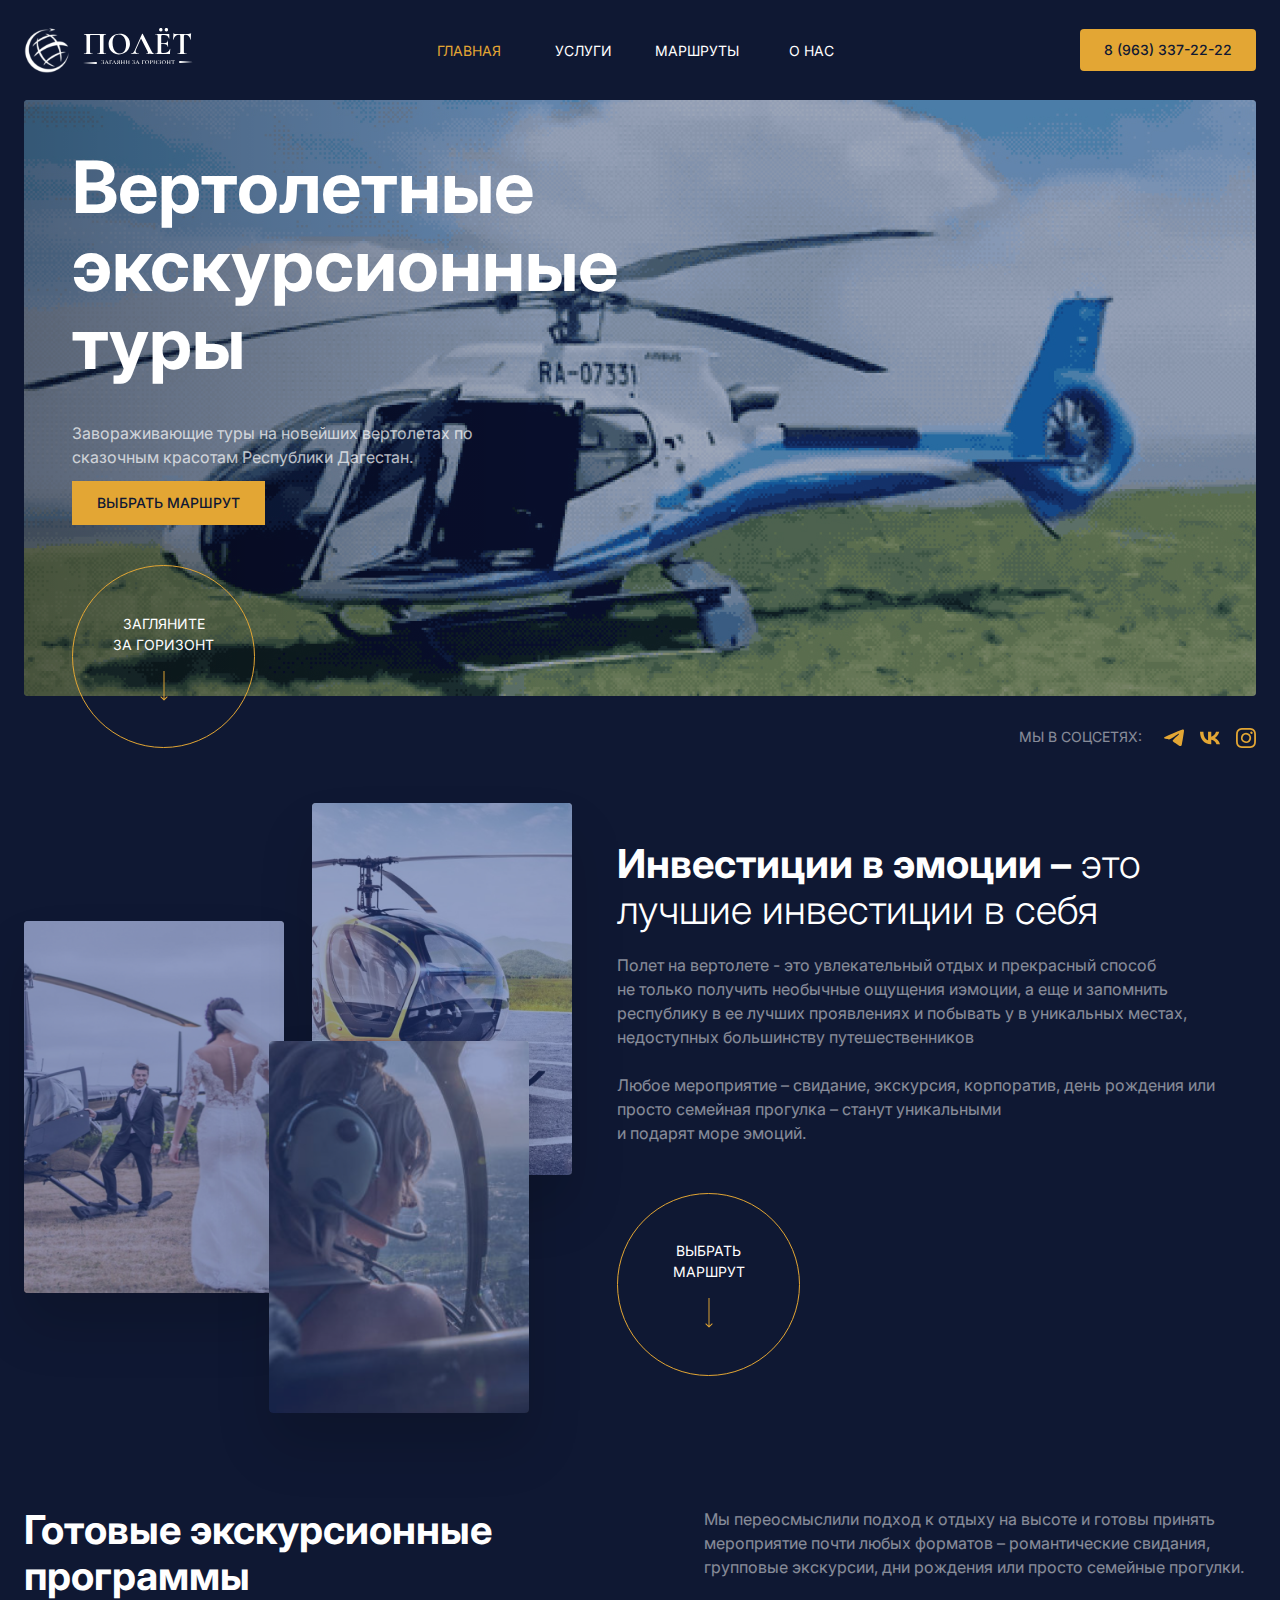
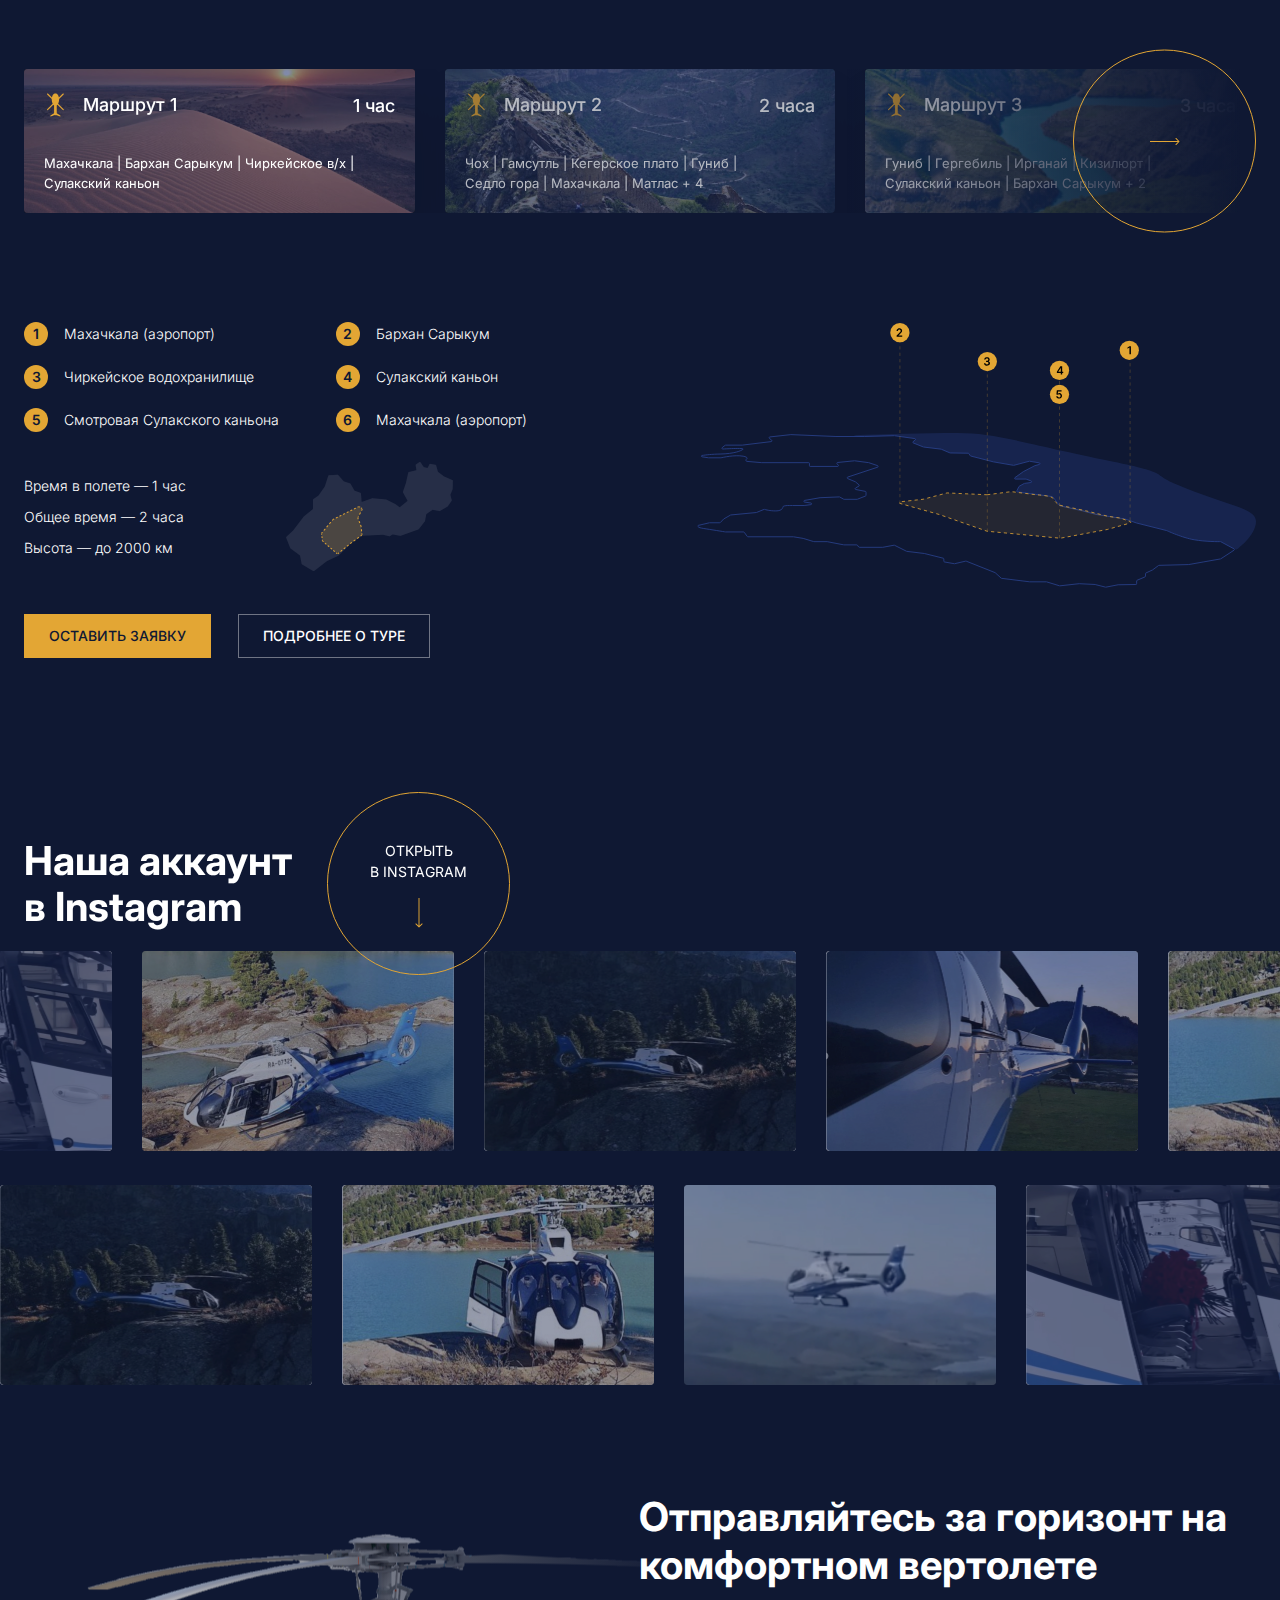
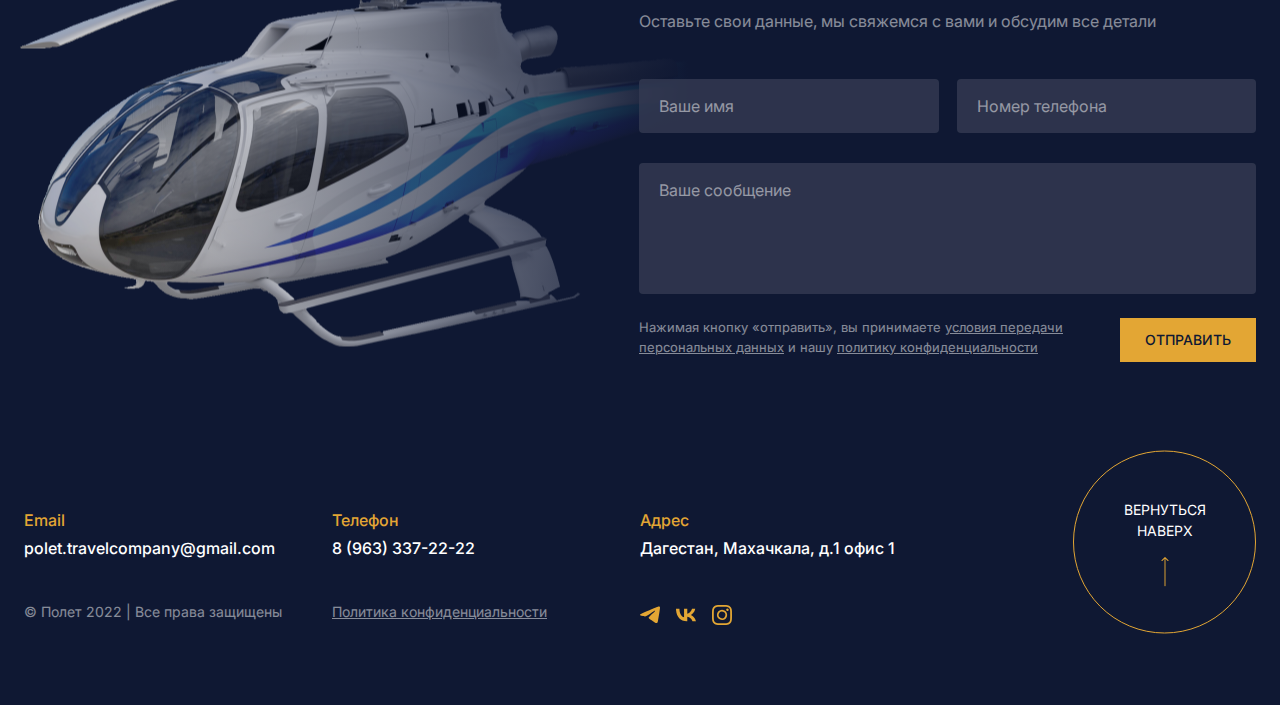
==== commit 1e920573: "upd: Update" ====
--- a/index.html
+++ b/index.html
@@ -281,6 +281,50 @@
 							</div>
 						</div>
 					</div>
+					<button class="swiper-button-next" aria-label="Далее">
+						<svg class="swiper-button-icon">
+							<use xlink:href="img/sprite.svg#icon-arrow-right"></use>
+						</svg>
+					</button>
+				</div>
+				<div class="route">
+					<div class="route__wrapper">
+						<div class="route__left">
+							<div class="route__body">
+								<ul class="route__list">
+									<li class="route__item">Махачкала (аэропорт)</li>
+									<li class="route__item">Бархан Сарыкум</li>
+									<li class="route__item">Чиркейское водохранилище</li>
+									<li class="route__item">Сулакский каньон</li>
+									<li class="route__item">Смотровая Сулакского каньона</li>
+									<li class="route__item">Махачкала (аэропорт)</li>
+								</ul>
+								<div class="route__block">
+									<div class="route__info">
+										<span class="route__elem">Время в полете — <span>1 час</span></span>
+										<span class="route__elem">Общее время — <span>2 часа</span></span>
+										<span class="route__elem">Высота — <span>до 2000 км</span></span>
+									</div>
+									<picture class="route__info-map">
+										<img src="img/info-map-01.png" alt="Image">
+									</picture>
+								</div>
+							</div>
+							<div class="route__controls route__controls--desktop">
+								<a href="#" class="route__btn btn">Оставить заявку</a>
+								<a href="#" class="route__btn btn btn--transparent">Подробнее о туре</a>
+							</div>
+						</div>
+						<div class="route__right">
+							<picture class="route__map">
+								<img src="img/route-map-01.svg" alt="Map">
+							</picture>
+						</div>
+					</div>
+					<div class="route__controls route__controls--mobile">
+						<a href="#" class="route__btn btn">Оставить заявку</a>
+						<a href="route.html" class="route__btn btn btn--transparent">Подробнее о туре</a>
+					</div>
 				</div>
 			</div>
 		</section>
--- a/css/app.min.css
+++ b/css/app.min.css
@@ -1 +1 @@
-body{position:relative;overflow-x:hidden;font-family:"Inter",sans-serif;font-size:16px;font-weight:normal;line-height:1.5;color:#fff;background:#0f1833}ul,ol,li{display:block;padding:0;margin:0;list-style:none}h1,h2,h3,h4,h5,h6{margin:0;font-weight:normal;line-height:1.5}p{margin:0}a{display:inline-block;color:#fff;text-decoration:none;-webkit-transition:all .25s ease-in-out;-o-transition:all .25s ease-in-out;transition:all .25s ease-in-out}a:hover{text-decoration:none;color:#fff}a:active{color:#fff}input[type=number]{-moz-appearance:textfield}input[type=number]::-webkit-outer-spin-button,input[type=number]::-webkit-inner-spin-button{display:none;-webkit-appearance:none;appearance:none;margin:0}input:-webkit-autofill{-webkit-animation-name:autofill;-webkit-animation-fill-mode:both}picture{display:block}picture>img{display:block;width:100%;height:100%;-o-object-fit:cover;object-fit:cover}img{max-width:100%}svg{-webkit-transition:all .25s ease-in-out;-o-transition:all .25s ease-in-out;transition:all .25s ease-in-out}.scroll-disabled{overflow:hidden}.container{margin:0 auto;padding:0 24px;max-width:1504px;width:100%}.btn{display:block;padding:14px 24px;width:-webkit-fit-content;width:-moz-fit-content;width:fit-content;font-size:14px;font-weight:500;line-height:1;text-transform:uppercase;text-align:center;color:#0f1833;background:#e3a634;border:none;border-radius:0}.btn:focus{outline:none}.btn:hover{color:#0f1833}.btn:active{color:#0f1833}.order-btn{display:-webkit-box;display:-ms-flexbox;display:flex;-webkit-box-align:center;-ms-flex-align:center;align-items:center}@media screen and (hover: hover){.order-btn:hover .order-btn__icon{margin-left:10px}}.order-btn__icon-wrap{display:-webkit-box;display:-ms-flexbox;display:flex;-webkit-box-align:center;-ms-flex-align:center;align-items:center;min-width:52px;width:52px;height:52px;border:1px solid #e3a634;border-radius:50%}.order-btn__icon{margin-left:-5px;min-width:30px;width:30px;height:30px;color:#e3a634}.order-btn__icon-wrap+.order-btn__title{margin-left:20px}@media screen and (max-width: 767px){.order-btn__icon-wrap+.order-btn__title{margin-left:10px}}.order-btn__title{font-size:16px;font-weight:normal}@media screen and (max-width: 767px){.order-btn__title{font-size:14px}}.input{-webkit-appearance:none;-moz-appearance:none;appearance:none;display:block;padding:15px 20px;font-size:16px;font-weight:normal;color:#fff;background:rgba(53,59,82,.8);border:none;border-radius:4px}.input::-webkit-input-placeholder{color:rgba(255,255,255,.5)}.input::-moz-placeholder{color:rgba(255,255,255,.5)}.input:-ms-input-placeholder{color:rgba(255,255,255,.5)}.input::-ms-input-placeholder{color:rgba(255,255,255,.5)}.input::placeholder{color:rgba(255,255,255,.5)}.input:focus{outline:none}@media screen and (max-width: 767px){.input{font-size:14px}}.textarea{-webkit-appearance:none;-moz-appearance:none;appearance:none;resize:none;display:block;padding:15px 20px;min-height:131px;font-size:16px;font-weight:normal;color:#fff;background:rgba(53,59,82,.8);border:none;border-radius:4px}.textarea::-webkit-input-placeholder{color:rgba(255,255,255,.5)}.textarea::-moz-placeholder{color:rgba(255,255,255,.5)}.textarea:-ms-input-placeholder{color:rgba(255,255,255,.5)}.textarea::-ms-input-placeholder{color:rgba(255,255,255,.5)}.textarea::placeholder{color:rgba(255,255,255,.5)}.textarea:focus{outline:none}@media screen and (max-width: 767px){.textarea{min-height:102px;font-size:14px}}.back-to{display:-webkit-box;display:-ms-flexbox;display:flex;-webkit-box-align:center;-ms-flex-align:center;align-items:center;-webkit-box-pack:center;-ms-flex-pack:center;justify-content:center;-webkit-box-orient:vertical;-webkit-box-direction:normal;-ms-flex-direction:column;flex-direction:column;padding:20px;min-width:183px;width:183px;height:183px;text-align:center;color:#fff;background:rgba(0,0,0,0);border:1px solid #e3a634;border-radius:50%}.back-to:focus{outline:none}@media screen and (hover: hover){.back-to:hover{background:#e3a634}.back-to:hover .back-to__icon{color:#fff}}@media screen and (max-width: 767px){.back-to{padding:20px;min-width:154px;width:154px;height:154px}}.back-to__title{display:block;font-size:14px;font-weight:normal;text-transform:uppercase}@media screen and (max-width: 767px){.back-to__title{font-size:12px}}.back-to__title+.back-to__icon,.back-to__icon+.back-to__title{margin-top:16px}@media screen and (max-width: 767px){.back-to__title+.back-to__icon,.back-to__icon+.back-to__title{margin-top:10px}}.back-to__icon{min-width:30px;width:30px;min-height:30px;height:30px;color:#e3a634}.c-socials{display:-webkit-box;display:-ms-flexbox;display:flex;-webkit-box-align:center;-ms-flex-align:center;align-items:center}.c-socials__title{font-size:14px;font-weight:normal;text-transform:uppercase;opacity:.5}@media screen and (max-width: 767px){.c-socials__title{display:none}}.c-socials__title+.c-socials__list{margin-left:22px}.c-socials__list{display:-webkit-box;display:-ms-flexbox;display:flex;-webkit-box-align:center;-ms-flex-align:center;align-items:center}.c-socials__item+.c-socials__item{margin-left:16px}.c-socials__link{display:block}.c-socials__icon{min-width:20px;width:20px;height:20px;color:#e3a634}.header{position:relative;z-index:1001;padding:24px 0;background:#0f1833}@media screen and (max-width: 767px){.header{padding:20px 0 24px}}.header__wrapper{display:-webkit-box;display:-ms-flexbox;display:flex;-webkit-box-align:center;-ms-flex-align:center;align-items:center;-webkit-box-pack:justify;-ms-flex-pack:justify;justify-content:space-between}.header__logotype{max-width:169px;width:100%;height:52px}.header__logotype img{display:block;width:100%;height:100%;-o-object-fit:contain;object-fit:contain}@media screen and (max-width: 1023px){.header__logotype{max-width:84px;height:auto}}@media screen and (max-width: 767px){.header__logotype{position:absolute;left:50%;-webkit-transform:translateX(-50%);-ms-transform:translateX(-50%);transform:translateX(-50%)}}.header__nav{position:absolute;left:50%;-webkit-transform:translateX(-50%);-ms-transform:translateX(-50%);transform:translateX(-50%)}@media screen and (max-width: 767px){.header__nav{display:none}}.header__number{display:block;padding:14px 24px;font-size:14px;font-weight:500;line-height:1;text-align:center;color:#0f1833;background:#e3a634;border-radius:4px}.header__number:hover{color:#0f1833}.header__number:active{color:#0f1833}@media screen and (max-width: 1023px){.header__number{padding:12px}}.header__number-icon{min-width:24px;width:24px;height:24px;color:#0f1833}@media screen and (min-width: 1024px){.header__number-icon{display:none}}@media screen and (max-width: 1023px){.header__number-title{display:none}}.nav__list{display:-webkit-box;display:-ms-flexbox;display:flex;-webkit-box-align:center;-ms-flex-align:center;align-items:center}.nav__item--active .nav__link{color:#e3a634}.nav__item+.nav__item{margin-left:30px}.nav__link{display:block;min-width:84px;font-size:14px;font-weight:normal;text-transform:uppercase;text-align:center}@media screen and (hover: hover){.nav__link:hover{color:#e3a634}}.hamburger{position:relative;display:block;padding:0;min-width:36px;width:36px;height:36px;font-size:0;background:rgba(0,0,0,0);border:none;border-radius:0}.hamburger:focus{outline:none}.hamburger--active .hamburger__inner:first-child{top:17.5px;-webkit-transform:rotate(45deg);-ms-transform:rotate(45deg);transform:rotate(45deg);width:30px}.hamburger--active .hamburger__inner:nth-child(2){opacity:0}.hamburger--active .hamburger__inner:last-child{top:17.5px;-webkit-transform:rotate(-45deg);-ms-transform:rotate(-45deg);transform:rotate(-45deg);width:30px}@media screen and (min-width: 768px){.hamburger{display:none}}.hamburger__inner{position:absolute;left:3px;height:3px;background:#fff;border-radius:4px;-webkit-transition:all .25s ease-in-out;-o-transition:all .25s ease-in-out;transition:all .25s ease-in-out}.hamburger__inner:first-child{top:7.5px;width:15px}.hamburger__inner:nth-child(2){top:17.5px;width:30px}.hamburger__inner:last-child{top:28.5px;width:20px}.mobile-menu{position:fixed;top:92px;right:24px;left:24px;z-index:1000;-webkit-transform:translateY(-104%);-ms-transform:translateY(-104%);transform:translateY(-104%);visibility:hidden;background:#cd9734;border-radius:4px;-webkit-box-shadow:0px 4px 34px #0f1833;box-shadow:0px 4px 34px #0f1833;-webkit-transition:all .25s ease-in-out;-o-transition:all .25s ease-in-out;transition:all .25s ease-in-out;pointer-events:none}.mobile-menu--active{-webkit-transform:translateY(0);-ms-transform:translateY(0);transform:translateY(0);visibility:visible;pointer-events:all}@media screen and (min-width: 768px){.mobile-menu{display:none}}.mobile-menu__list{padding:12px 0;width:100%}.mobile-menu__item--active .mobile-menu__link{color:#fff;background:rgba(15,24,51,.1)}.mobile-menu__item--active .mobile-menu__link:hover{color:#fff}.mobile-menu__item--active .mobile-menu__link:active{color:#fff}.mobile-menu__link{display:block;padding:17px 23px;width:100%;font-size:14px;font-weight:normal;text-transform:uppercase;text-align:center;color:#0f1833}.mobile-menu__link:hover{color:#0f1833}.mobile-menu__link:active{color:#0f1833}.footer{padding:38px 0 80px}@media screen and (max-width: 767px){.footer{padding:38px 0 32px}}.footer__wrapper{position:relative;display:-webkit-box;display:-ms-flexbox;display:flex}@media screen and (max-width: 1199px){.footer__wrapper{-webkit-box-orient:vertical;-webkit-box-direction:normal;-ms-flex-direction:column;flex-direction:column}.footer__wrapper--bottom{text-align:center}}@media screen and (min-width: 768px)and (max-width: 1199px){.footer__wrapper--bottom .footer__block+.footer__block{margin-top:16px}}@media screen and (max-width: 767px){.footer__wrapper--bottom .footer__block+.footer__block{margin-top:8px}}.footer__wrapper+.footer__wrapper{margin-top:25px}@media screen and (max-width: 1199px){.footer__wrapper+.footer__wrapper{margin-top:96px}}.footer__back{position:absolute;top:50%;right:0;z-index:1;-webkit-transform:translateY(-50%);-ms-transform:translateY(-50%);transform:translateY(-50%)}@media screen and (max-width: 767px){.footer__back{top:60px;-webkit-transform:none;-ms-transform:none;transform:none}}.footer__block{width:25%}@media screen and (max-width: 1199px){.footer__block{width:100%}}@media screen and (max-width: 1199px){.footer__block+.footer__block{margin-top:24px}}.footer__help{display:block;margin-bottom:4px;font-size:16px;font-weight:500;color:#e3a634}.footer__link{display:block;font-size:16px;font-weight:500}@media screen and (hover: hover){.footer__link[href]:hover{color:#e3a634}}.footer__copyright{display:block;font-size:14px;font-weight:normal;opacity:.5}@media screen and (max-width: 767px){.footer__copyright{font-size:12px}}.footer__info{display:block;font-size:14px;font-weight:normal;text-decoration:underline;opacity:.5}@media screen and (max-width: 767px){.footer__info{font-size:12px}}@media screen and (max-width: 1199px){.footer__socials{-webkit-box-pack:center;-ms-flex-pack:center;justify-content:center}}.wrapper{position:relative;overflow:hidden;min-height:100vh}.section-heading{display:-webkit-box;display:-ms-flexbox;display:flex;-webkit-box-align:start;-ms-flex-align:start;align-items:flex-start;-webkit-box-pack:justify;-ms-flex-pack:justify;justify-content:space-between;margin-bottom:70px}@media screen and (max-width: 1023px){.section-heading{-webkit-box-orient:vertical;-webkit-box-direction:normal;-ms-flex-direction:column;flex-direction:column}}@media screen and (max-width: 767px){.section-heading{margin-bottom:30px}}.section-heading__title{max-width:608px;width:100%;font-size:40px;font-weight:bold;line-height:1.15}@media screen and (min-width: 1024px)and (max-width: 1199px){.section-heading__title{font-size:32px}}@media screen and (max-width: 767px){.section-heading__title{font-size:20px}}.section-heading__description{margin-left:40px;max-width:552px;width:100%;font-size:16px;font-weight:normal;opacity:.5}@media screen and (max-width: 1023px){.section-heading__description{margin-top:30px;margin-left:0}}@media screen and (max-width: 767px){.section-heading__description{font-size:14px}}.main{position:relative}.main__wrapper{position:relative;z-index:1;overflow:hidden;padding:48px 48px 134px 48px;min-height:596px;background-repeat:no-repeat;background-size:cover;background-position:center center;border-radius:4px}.main__wrapper::before{content:"";position:absolute;top:0;right:0;bottom:0;left:0;z-index:-1;display:block;width:100%;height:100%;background:rgba(15,24,51,.35)}.main__wrapper::after{content:"";position:absolute;top:0;right:0;bottom:0;left:0;z-index:-1;display:block;width:100%;height:100%;background:-webkit-gradient(linear, left top, right top, from(rgba(0, 0, 0, 0.3)), color-stop(42.38%, rgba(0, 0, 0, 0)));background:-o-linear-gradient(left, rgba(0, 0, 0, 0.3) 0%, rgba(0, 0, 0, 0) 42.38%);background:linear-gradient(90deg, rgba(0, 0, 0, 0.3) 0%, rgba(0, 0, 0, 0) 42.38%)}@media screen and (min-width: 768px)and (max-width: 1023px){.main__wrapper{padding:30px 30px 134px 30px;min-height:520px}}@media screen and (max-width: 767px){.main__wrapper{padding:20px 20px 114px 20px;min-height:480px}}.main__back{position:absolute;bottom:0;left:calc(50% - 752px + 24px + 48px);z-index:1}@media screen and (max-width: 1503px){.main__back{left:72px}}@media screen and (min-width: 768px)and (max-width: 1023px){.main__back{left:54px}}@media screen and (max-width: 767px){.main__back{left:44px}}.main__title{font-size:72px;font-weight:bold;line-height:1.08}@media screen and (min-width: 768px)and (max-width: 1023px){.main__title{font-size:48px}}@media screen and (max-width: 767px){.main__title{font-size:32px}}.main__description{margin-top:40px;max-width:430px;width:100%;font-size:16px;font-weight:normal;opacity:.7}@media screen and (max-width: 767px){.main__description{margin-top:72px;font-size:14px;opacity:1}}.main__btn{margin-top:12px}@media screen and (max-width: 767px){.main__btn{margin-top:16px;width:100%}}.main__inner{display:-webkit-box;display:-ms-flexbox;display:flex;-webkit-box-align:center;-ms-flex-align:center;align-items:center;-webkit-box-pack:end;-ms-flex-pack:end;justify-content:flex-end;margin-top:28px}@media screen and (max-width: 767px){.main__inner{margin-top:24px}}.feedback{position:relative;z-index:1;overflow:hidden;padding:108px 0}.feedback::before{content:"";position:absolute;top:50%;left:calc(50% - 752px + 24px);z-index:-2;-webkit-transform:translateY(-50%);-ms-transform:translateY(-50%);transform:translateY(-50%);display:block;width:871px;height:437px;background-image:url(../img/helicopter.png);background-repeat:no-repeat;background-size:contain;background-position:center center}.feedback::after{content:"";position:absolute;top:50%;left:calc(50% - 752px + 24px + 275px);z-index:-1;-webkit-transform:translateY(-50%);-ms-transform:translateY(-50%);transform:translateY(-50%);display:block;width:609px;height:593px;background:-webkit-gradient(linear, right top, left top, color-stop(3.32%, #0F1833), color-stop(89.77%, rgba(15, 24, 51, 0)));background:-o-linear-gradient(right, #0F1833 3.32%, rgba(15, 24, 51, 0) 89.77%);background:linear-gradient(270deg, #0F1833 3.32%, rgba(15, 24, 51, 0) 89.77%)}@media screen and (max-width: 1503px){.feedback::before{left:20px}.feedback::after{left:295px}}@media screen and (min-width: 1200px)and (max-width: 1399px){.feedback::after{left:20px;width:871px;background:-webkit-gradient(linear, right top, left top, color-stop(23.32%, #0F1833), color-stop(89.77%, rgba(15, 24, 51, 0)));background:-o-linear-gradient(right, #0F1833 23.32%, rgba(15, 24, 51, 0) 89.77%);background:linear-gradient(270deg, #0F1833 23.32%, rgba(15, 24, 51, 0) 89.77%)}}@media screen and (max-width: 1199px){.feedback::before,.feedback::after{display:none}}@media screen and (max-width: 767px){.feedback{padding:50px 0 0}}.feedback__wrapper{margin-left:auto;max-width:617px;width:100%}@media screen and (max-width: 1199px){.feedback__wrapper{max-width:none}}.feedback__title{font-size:40px;font-weight:bold;line-height:1.2}@media screen and (max-width: 767px){.feedback__title{font-size:24px}}.feedback__description{margin-top:20px;font-size:16px;font-weight:normal;opacity:.5}@media screen and (max-width: 767px){.feedback__description{margin-top:16px;font-size:14px}}.feedback__form{margin-top:46px}@media screen and (max-width: 767px){.feedback__form{margin-top:16px}}.feedback-form__inner{display:-webkit-box;display:-ms-flexbox;display:flex;-webkit-box-pack:justify;-ms-flex-pack:justify;justify-content:space-between}@media screen and (max-width: 767px){.feedback-form__inner{-webkit-box-orient:vertical;-webkit-box-direction:normal;-ms-flex-direction:column;flex-direction:column}}.feedback-form__inner+.feedback-form__inner{margin-top:30px}@media screen and (max-width: 767px){.feedback-form__inner+.feedback-form__inner{margin-top:16px}}.feedback-form__input{width:100%}.feedback-form__input+.feedback-form__input{margin-left:18px}@media screen and (max-width: 767px){.feedback-form__input+.feedback-form__input{margin-top:16px;margin-left:0}}.feedback-form__bottom{display:-webkit-box;display:-ms-flexbox;display:flex;-webkit-box-pack:justify;-ms-flex-pack:justify;justify-content:space-between;margin-top:24px}@media screen and (max-width: 767px){.feedback-form__bottom{-webkit-box-orient:vertical;-webkit-box-direction:normal;-ms-flex-direction:column;flex-direction:column;margin-top:16px}}.feedback-form__copyright{font-size:13px;font-weight:normal;opacity:.5}.feedback-form__copyright>a{display:inline;text-decoration:underline;color:#fff}.feedback-form__copyright>a:hover{color:#fff}@media screen and (max-width: 767px){.feedback-form__copyright{font-size:11px}}.feedback-form__copyright+.feedback-form__btn,.feedback-form__btn+.feedback-form__copyright{margin-left:32px}@media screen and (max-width: 767px){.feedback-form__copyright+.feedback-form__btn,.feedback-form__btn+.feedback-form__copyright{margin-top:16px;margin-left:0}}@media screen and (max-width: 767px){.feedback-form__btn{width:100%}}.page-top__wrapper{position:relative;overflow:hidden;padding:97px 232px 97px 49px}@media screen and (min-width: 1024px)and (max-width: 1199px){.page-top__wrapper{padding:117px 222px 117px 39px}}@media screen and (min-width: 768px)and (max-width: 1023px){.page-top__wrapper{padding:117px 222px 117px 39px}}@media screen and (max-width: 767px){.page-top__wrapper{padding:173px 20px 20px}}.page-top__img{position:absolute;top:0;right:0;left:0;z-index:1;overflow:hidden;width:100%;height:205px;border-radius:4px}.page-top__img img{display:block;width:100%;height:100%;-o-object-fit:cover;object-fit:cover}.page-top__img::before{content:"";position:absolute;top:0;right:0;bottom:0;left:0;display:block;width:100%;height:100%;background:rgba(15,24,51,.35)}.page-top__img::after{content:"";position:absolute;top:0;right:0;bottom:0;left:0;display:block;width:100%;height:100%;background:-webkit-gradient(linear, left top, right top, from(rgba(0, 0, 0, 0.3)), color-stop(42.38%, rgba(0, 0, 0, 0)));background:-o-linear-gradient(left, rgba(0, 0, 0, 0.3) 0%, rgba(0, 0, 0, 0) 42.38%);background:linear-gradient(90deg, rgba(0, 0, 0, 0.3) 0%, rgba(0, 0, 0, 0) 42.38%)}@media screen and (min-width: 768px)and (max-width: 1023px){.page-top__img{height:175px}}.page-top__title{position:relative;z-index:1;font-size:128px;font-weight:bold}@media screen and (min-width: 1024px)and (max-width: 1199px){.page-top__title{font-size:94px}}@media screen and (min-width: 767px)and (max-width: 1023px){.page-top__title{font-size:62px}}@media screen and (max-width: 767px){.page-top__title{font-size:42px}}.page-top__back{position:absolute;top:83px;right:45px;z-index:1}@media screen and (min-width: 768px)and (max-width: 1199px){.page-top__back{right:35px}}@media screen and (max-width: 767px){.page-top__back{display:none}}.about{padding:26px 0}.about__wrapper{display:-webkit-box;display:-ms-flexbox;display:flex;-webkit-box-pack:justify;-ms-flex-pack:justify;justify-content:space-between}@media screen and (max-width: 1199px){.about__wrapper{-webkit-box-orient:vertical;-webkit-box-direction:normal;-ms-flex-direction:column;flex-direction:column}}.about__left{max-width:566px;width:100%}@media screen and (min-width: 1024px)and (max-width: 1199px){.about__left{max-width:70%}}.about__title{font-size:40px;font-weight:300;line-height:1.15}.about__title b,.about__title strong{font-weight:bold}@media screen and (max-width: 767px){.about__title{font-size:24px}}.about__description{margin-top:20px;font-size:16px;font-weight:normal;opacity:.5}@media screen and (max-width: 767px){.about__description{font-size:14px}}.about__btn{margin-top:24px}@media screen and (max-width: 767px){.about__btn{width:100%}}.about__right{margin-left:60px;max-width:668px;width:100%}@media screen and (min-width: 768px)and (max-width: 1199px){.about__right{margin:50px auto 0}}@media screen and (max-width: 767px){.about__right{margin:30px auto 0}}.about__images{display:-webkit-box;display:-ms-flexbox;display:flex;-webkit-box-align:start;-ms-flex-align:start;align-items:flex-start}.about__img{position:relative;overflow:hidden;max-width:320px;min-width:320px;height:462px;border-radius:4px;-webkit-box-shadow:0px 34px 54px rgba(0,0,0,.15);box-shadow:0px 34px 54px rgba(0,0,0,.15)}.about__img img{display:block;width:100%;height:100%;-o-object-fit:cover;object-fit:cover}.about__img::before{content:"";position:absolute;top:0;right:0;bottom:0;left:0;display:block;width:100%;height:100%;background:rgba(42,67,144,.5)}.about__img:first-child{margin-top:50px}@media screen and (min-width: 1200px)and (max-width: 1399px){.about__img{max-width:260px;min-width:260px;height:372px}}@media screen and (max-width: 767px){.about__img{max-width:calc(50% - 6px);min-width:calc(50% - 6px)}.about__img:first-child{margin-top:27px}}@media screen and (min-width: 576px)and (max-width: 767px){.about__img{height:368px}}@media screen and (max-width: 575px){.about__img{height:248px}}.about__img+.about__img{margin-left:28px}@media screen and (max-width: 767px){.about__img+.about__img{margin-left:12px}}.invest{padding:55px 0 68px}@media screen and (max-width: 767px){.invest{padding:54px 0 120px}}.invest__wrapper{position:relative;display:-webkit-box;display:-ms-flexbox;display:flex;-webkit-box-align:center;-ms-flex-align:center;align-items:center;-webkit-box-pack:justify;-ms-flex-pack:justify;justify-content:space-between}@media screen and (max-width: 1199px){.invest__wrapper{-webkit-box-orient:vertical;-webkit-box-direction:reverse;-ms-flex-direction:column-reverse;flex-direction:column-reverse;-webkit-box-align:start;-ms-flex-align:start;align-items:flex-start}}.invest__left{max-width:668px;min-width:668px;width:100%}@media screen and (min-width: 1200px)and (max-width: 1399px){.invest__left{max-width:548px;min-width:548px}}@media screen and (max-width: 1199px){.invest__left{margin:0 auto}}@media screen and (max-width: 767px){.invest__left{min-width:auto}}.invest__images{display:-webkit-box;display:-ms-flexbox;display:flex;-webkit-box-align:start;-ms-flex-align:start;align-items:flex-start;-ms-flex-wrap:wrap;flex-wrap:wrap}.invest__img{position:relative;overflow:hidden;max-width:320px;min-width:320px;height:462px;border-radius:4px;-webkit-box-shadow:0px 34px 54px rgba(0,0,0,.15);box-shadow:0px 34px 54px rgba(0,0,0,.15)}.invest__img img{display:block;width:100%;height:100%;-o-object-fit:cover;object-fit:cover}.invest__img::before{content:"";position:absolute;top:0;right:0;bottom:0;left:0;display:block;width:100%;height:100%;background:rgba(42,67,144,.5)}.invest__img:first-child{margin-top:118px}.invest__img:nth-child(2){margin-left:28px}.invest__img:last-child{margin-top:-252px;margin-left:245px}@media screen and (min-width: 1200px)and (max-width: 1399px){.invest__img{max-width:260px;min-width:260px;height:372px}}@media screen and (max-width: 767px){.invest__img{max-width:calc(50% - 10px);min-width:calc(50% - 10px)}.invest__img:first-child{margin-top:27px}.invest__img:nth-child(2){margin-left:20px}.invest__img:last-child{margin-top:-62px;margin-left:35%}}@media screen and (min-width: 576px)and (max-width: 767px){.invest__img{height:368px}}@media screen and (max-width: 575px){.invest__img{height:248px}}.invest__right{margin-left:75px;max-width:668px;width:100%}@media screen and (min-width: 1200px)and (max-width: 1399px){.invest__right{margin-left:45px}}@media screen and (min-width: 768px)and (max-width: 1199px){.invest__right{margin-bottom:50px;margin-left:0}}@media screen and (max-width: 767px){.invest__right{margin-bottom:24px;margin-left:0}}.invest__title{font-size:40px;font-weight:300;line-height:1.15}.invest__title b,.invest__title strong{font-weight:bold}@media screen and (max-width: 767px){.invest__title{font-size:24px}}.invest__description{margin-top:20px;font-size:16px;font-weight:normal;opacity:.5}@media screen and (max-width: 767px){.invest__description{font-size:14px}}.invest__back{margin-top:48px}@media screen and (max-width: 1199px){.invest__back{position:absolute;bottom:-72px;left:0;z-index:1;margin-top:0}}.services{padding:26px 0 74px}@media screen and (max-width: 767px){.services{padding:20px 0}}.services__wrapper{display:-webkit-box;display:-ms-flexbox;display:flex;-ms-flex-wrap:wrap;flex-wrap:wrap}.services__item{position:relative;z-index:1;overflow:hidden;padding:26px 38px;background-repeat:no-repeat;background-size:cover;background-position:center center;border-left:1px solid #e3a634}.services__item::before{content:"";position:absolute;top:0;right:0;bottom:0;left:0;z-index:-1;display:block;width:100%;height:100%;background:rgba(15,24,51,.8)}@media screen and (min-width: 1400px){.services__item{width:calc(50% - 60px)}.services__item:nth-child(2n){margin-left:120px}.services__item:nth-child(n+3){margin-top:60px}}@media screen and (min-width: 1024px)and (max-width: 1399px){.services__item{width:calc(50% - 20px)}.services__item:nth-child(2n){margin-left:40px}.services__item:nth-child(n+3){margin-top:40px}}@media screen and (max-width: 1023px){.services__item{display:-webkit-box;display:-ms-flexbox;display:flex;-webkit-box-orient:vertical;-webkit-box-direction:normal;-ms-flex-direction:column;flex-direction:column;-webkit-box-pack:justify;-ms-flex-pack:justify;justify-content:space-between;padding:16px;width:100%;min-height:209px}}@media screen and (max-width: 1023px){.services__item+.services__item{margin-top:32px}}.services__title{display:block;font-size:24px;font-weight:normal;text-transform:uppercase}@media screen and (max-width: 767px){.services__title{font-size:20px}}.services__description{display:block;margin-top:20px;max-width:455px;width:100%;font-size:16px;font-weight:normal}@media screen and (max-width: 767px){.services__description{display:none}}.services__btn{margin-top:45px}@media screen and (max-width: 767px){.services__btn{margin-top:65px}}.routes{padding:26px 0 74px}@media screen and (max-width: 767px){.routes{padding:20px 0}}.routes__wrapper{display:-webkit-box;display:-ms-flexbox;display:flex;-ms-flex-wrap:wrap;flex-wrap:wrap}.routes__wrapper .routes__item{min-height:220px}@media screen and (min-width: 1400px){.routes__wrapper .routes__item{width:calc(25% - 27px)}.routes__wrapper .routes__item:nth-child(4n),.routes__wrapper .routes__item:nth-child(4n-1),.routes__wrapper .routes__item:nth-child(4n-2){margin-left:36px}.routes__wrapper .routes__item:nth-child(n+5){margin-top:20px}}@media screen and (min-width: 1024px)and (max-width: 1399px){.routes__wrapper .routes__item{width:calc(33.33% - 20px)}.routes__wrapper .routes__item:nth-child(3n),.routes__wrapper .routes__item:nth-child(3n-1){margin-left:30px}.routes__wrapper .routes__item:nth-child(n+4){margin-top:30px}}@media screen and (min-width: 768px)and (max-width: 1023px){.routes__wrapper .routes__item{width:calc(50% - 20px)}.routes__wrapper .routes__item:nth-child(2n){margin-left:40px}.routes__wrapper .routes__item:nth-child(n+3){margin-top:30px}}@media screen and (max-width: 767px){.routes__wrapper .routes__item{width:100%;min-height:auto}}@media screen and (max-width: 767px){.routes__wrapper .routes__item+.routes__item{margin-top:30px}}.routes__item{position:relative;z-index:1;display:-webkit-box;display:-ms-flexbox;display:flex;-webkit-box-orient:vertical;-webkit-box-direction:normal;-ms-flex-direction:column;flex-direction:column;-webkit-box-pack:justify;-ms-flex-pack:justify;justify-content:space-between;overflow:hidden;padding:20px;min-height:144px;background-repeat:no-repeat;background-size:cover;background-position:center center;border-radius:4px;-webkit-box-shadow:0px 34px 54px rgba(0,0,0,.15);box-shadow:0px 34px 54px rgba(0,0,0,.15)}.routes__item::before{content:"";position:absolute;top:0;right:0;bottom:0;left:0;z-index:-2;display:block;width:100%;height:100%;background:rgba(0,0,0,.2)}.routes__item::after{content:"";position:absolute;top:0;right:0;bottom:0;left:0;z-index:-1;display:block;width:100%;height:100%;background:rgba(42,67,144,.4)}.routes__top{display:-webkit-box;display:-ms-flexbox;display:flex;-webkit-box-align:center;-ms-flex-align:center;align-items:center;-webkit-box-pack:justify;-ms-flex-pack:justify;justify-content:space-between}.routes__title{display:-webkit-box;display:-ms-flexbox;display:flex;-webkit-box-align:center;-ms-flex-align:center;align-items:center;font-size:18px;font-weight:500;line-height:1.2}.routes__title::before{content:"";display:block;margin-right:16px;min-width:23px;height:32px;background-image:url(../img/sprite.svg#icon-helicopter);background-repeat:no-repeat;background-size:contain;background-position:center center}.routes__time{display:block;margin-left:18px;font-size:18px;font-weight:500}.routes__list{display:-webkit-box;display:-ms-flexbox;display:flex;-ms-flex-wrap:wrap;flex-wrap:wrap;margin-top:32px}.routes__list-item{font-size:13px;font-weight:normal}.routes__list-item:not(:last-child)::after{content:"|";padding:0 4px}.route{padding:20px 0 60px}.route__top{display:-webkit-box;display:-ms-flexbox;display:flex;-webkit-box-pack:justify;-ms-flex-pack:justify;justify-content:space-between}@media screen and (max-width: 1023px){.route__top{-webkit-box-orient:vertical;-webkit-box-direction:normal;-ms-flex-direction:column;flex-direction:column}}.route__description{font-size:16px;font-weight:normal;opacity:.5}@media screen and (max-width: 767px){.route__description{font-size:14px}}.route__description+.route__description{margin-left:70px}@media screen and (max-width: 1023px){.route__description+.route__description{margin-top:24px;margin-left:0}}.route-list{padding:20px 0}.route-list__wrapper{display:-webkit-box;display:-ms-flexbox;display:flex;-webkit-box-align:start;-ms-flex-align:start;align-items:flex-start;-ms-flex-wrap:wrap;flex-wrap:wrap;counter-reset:route-list}.route-list__item{position:relative;z-index:1;padding:30px 42px;min-height:252px;background-repeat:no-repeat;background-size:cover;background-position:center center;border-left:1px solid #e3a634}.route-list__item::before{content:"";position:absolute;top:0;right:0;bottom:0;left:0;z-index:-1;display:block;width:100%;height:100%;background:rgba(16,24,52,.7)}@media screen and (min-width: 1200px){.route-list__item{width:calc(50% - 52px)}.route-list__item:nth-child(2n){margin-top:55px;margin-left:104px}.route-list__item:nth-child(2n+3){margin-top:20px}}@media screen and (min-width: 1024px)and (max-width: 1199px){.route-list__item{width:calc(50% - 24px)}.route-list__item:nth-child(2n){margin-top:35px;margin-left:48px}.route-list__item:nth-child(2n+3){margin-top:20px}}@media screen and (max-width: 1023px){.route-list__item{display:-webkit-box;display:-ms-flexbox;display:flex;-webkit-box-orient:vertical;-webkit-box-direction:normal;-ms-flex-direction:column;flex-direction:column;width:100%;min-height:205px}}@media screen and (max-width: 767px){.route-list__item{padding:24px 16px}}@media screen and (max-width: 1023px){.route-list__item+.route-list__item{margin-top:24px}}.route-list__name{display:-webkit-box;display:-ms-flexbox;display:flex;-webkit-box-align:start;-ms-flex-align:start;align-items:flex-start;font-size:24px;font-weight:200;text-transform:uppercase}.route-list__name::before{counter-increment:route-list;content:counter(route-list);display:block;margin-top:6px;margin-right:16px;min-width:24px;width:24px;height:24px;font-size:14px;font-weight:600;line-height:24px;text-align:center;color:#000;background:#e3a634;border-radius:50%}@media screen and (max-width: 1023px){.route-list__name{-webkit-box-orient:vertical;-webkit-box-direction:normal;-ms-flex-direction:column;flex-direction:column;-webkit-box-pack:justify;-ms-flex-pack:justify;justify-content:space-between;-webkit-box-flex:1;-ms-flex:1 1 100%;flex:1 1 100%;font-weight:normal}.route-list__name::before{margin:0 0 16px 0}}@media screen and (max-width: 767px){.route-list__name{font-size:20px}}.fleet{padding:30px 0 60px}.fleet__item{position:relative}.fleet__item:nth-child(even) .fleet__body{margin-left:auto}.fleet__item:nth-child(even) .fleet__img{right:auto;left:0}@media screen and (max-width: 1199px){.fleet__item:nth-child(even){display:-webkit-box;display:-ms-flexbox;display:flex;-webkit-box-orient:vertical;-webkit-box-direction:reverse;-ms-flex-direction:column-reverse;flex-direction:column-reverse}}.fleet__item+.fleet__item{margin-top:120px}@media screen and (min-width: 768px)and (max-width: 1199px){.fleet__item+.fleet__item{margin-top:60px}}@media screen and (max-width: 767px){.fleet__item+.fleet__item{margin-top:24px}}.fleet__body{padding:40px;max-width:728px;width:100%;background:#1b243d}@media screen and (max-width: 1199px){.fleet__body{max-width:none}}@media screen and (min-width: 768px)and (max-width: 1199px){.fleet__body{padding:40px 40px 200px 40px}}@media screen and (max-width: 767px){.fleet__body{padding:30px 30px 100px 30px}}.fleet__title{font-size:40px;font-weight:bold;line-height:1.15}@media screen and (max-width: 767px){.fleet__title{font-size:20px}}.fleet__list{margin-top:14px}@media screen and (max-width: 767px){.fleet__list{margin-top:16px}}.fleet__list-item{font-size:16px;font-weight:normal;line-height:1.6;opacity:.5}.fleet__list-item::before{content:"—";margin-right:5px}@media screen and (max-width: 767px){.fleet__list-item{font-size:14px}}.fleet__link{display:block;margin-top:23px;font-size:14px;font-weight:normal;text-decoration:underline;color:#e3a634}@media screen and (max-width: 767px){.fleet__link{margin-top:16px;font-size:12px}}.fleet__img{max-width:1021px;width:100%;height:354px}.fleet__img img{display:block;width:100%;height:100%;-o-object-fit:contain;object-fit:contain}@media screen and (min-width: 1200px){.fleet__img{position:absolute;top:50%;right:0;-webkit-transform:translateY(-50%);-ms-transform:translateY(-50%);transform:translateY(-50%)}}@media screen and (min-width: 768px)and (max-width: 1199px){.fleet__img{margin-top:-180px;height:auto}}@media screen and (max-width: 767px){.fleet__img{margin-top:-60px;height:auto}}.gallery__top{position:relative;z-index:2;display:-webkit-box;display:-ms-flexbox;display:flex;-webkit-box-align:center;-ms-flex-align:center;align-items:center;margin-bottom:-24px}.gallery__top .section-heading{margin-bottom:0}.gallery__back{margin-left:35px}@media screen and (max-width: 767px){.gallery__back{margin-left:0}}.gallery__slider{position:relative;z-index:1;margin:0 -24px}.gallery__slider .swiper-slide{width:-webkit-fit-content;width:-moz-fit-content;width:fit-content;min-width:312px}@media screen and (max-width: 767px){.gallery__slider .swiper-slide{min-width:200px}}.gallery__slider+.gallery__slider{margin-top:34px}@media screen and (max-width: 767px){.gallery__slider+.gallery__slider{margin-top:20px}}.gallery__img{position:relative;z-index:1;overflow:hidden;max-width:312px;min-width:312px;width:100%;height:200px;border-radius:4px}.gallery__img img{display:block;width:100%;height:100%;-o-object-fit:cover;object-fit:cover}.gallery__img::before{content:"";position:absolute;top:0;right:0;bottom:0;left:0;display:block;width:100%;height:100%;background:rgba(0,0,0,.3)}.gallery__img::after{content:"";position:absolute;top:0;right:0;bottom:0;left:0;display:block;width:100%;height:100%;background:rgba(42,67,144,.2)}@media screen and (max-width: 767px){.gallery__img{max-width:200px;min-width:200px;height:120px}}.application{padding:40px 0 90px}@media screen and (max-width: 767px){.application{padding:24px 0}}.application__wrapper{position:relative;display:-webkit-box;display:-ms-flexbox;display:flex;-webkit-box-align:center;-ms-flex-align:center;align-items:center;-webkit-box-pack:justify;-ms-flex-pack:justify;justify-content:space-between;padding:50px 111px 60px;background:rgba(27,36,61,.8)}@media screen and (min-width: 1200px)and (max-width: 1299px){.application__wrapper{padding:50px 60px 60px}}@media screen and (max-width: 1199px){.application__wrapper{-webkit-box-align:start;-ms-flex-align:start;align-items:flex-start;-webkit-box-orient:vertical;-webkit-box-direction:reverse;-ms-flex-direction:column-reverse;flex-direction:column-reverse;padding:0;background:rgba(0,0,0,0)}}.application__back{position:absolute;top:-123px;left:35%;z-index:10;-webkit-transform:translateX(-50%);-ms-transform:translateX(-50%);transform:translateX(-50%)}@media screen and (max-width: 1199px){.application__back{display:none}}@media screen and (max-width: 767px){.application__left{margin:0 auto}}.application__img{overflow:hidden;max-width:755px;width:100%;height:378px}.application__img img{display:block;width:100%;height:100%;-o-object-fit:contain;object-fit:contain}@media screen and (min-width: 1600px){.application__img{left:-73px}}@media screen and (min-width: 1200px)and (max-width: 1599px){.application__img{left:10px;padding-right:60px;max-width:50%}}@media screen and (min-width: 1200px){.application__img{position:absolute;top:50%;-webkit-transform:translateY(-50%);-ms-transform:translateY(-50%);transform:translateY(-50%)}}@media screen and (max-width: 1199px){.application__img{margin-top:50px}}@media screen and (min-width: 768px)and (max-width: 1023px){.application__img{height:290px}}@media screen and (max-width: 767px){.application__img{margin-top:24px;height:164px}}.application__right{max-width:528px;min-width:528px;width:100%}@media screen and (max-width: 767px){.application__right{max-width:none;min-width:auto}}.application__title{margin-bottom:36px;font-size:40px;font-weight:bold;line-height:1.2}@media screen and (max-width: 767px){.application__title{margin-bottom:24px;font-size:20px}}.application-form__inner{display:-webkit-box;display:-ms-flexbox;display:flex;-webkit-box-pack:justify;-ms-flex-pack:justify;justify-content:space-between}@media screen and (max-width: 767px){.application-form__inner{-webkit-box-orient:vertical;-webkit-box-direction:normal;-ms-flex-direction:column;flex-direction:column}}.application-form__inner+.application-form__inner{margin-top:30px}@media screen and (max-width: 767px){.application-form__inner+.application-form__inner{margin-top:16px}}.application-form__input{width:100%}.application-form__input+.application-form__input{margin-left:18px}@media screen and (max-width: 767px){.application-form__input+.application-form__input{margin-top:16px;margin-left:0}}.application-form__bottom{display:-webkit-box;display:-ms-flexbox;display:flex;-webkit-box-align:center;-ms-flex-align:center;align-items:center;-webkit-box-pack:justify;-ms-flex-pack:justify;justify-content:space-between;margin-top:28px}@media screen and (max-width: 767px){.application-form__bottom{-webkit-box-orient:vertical;-webkit-box-direction:normal;-ms-flex-direction:column;flex-direction:column;margin-top:18px}}.application-form__copyright{font-size:11px;font-weight:normal;opacity:.5}.application-form__copyright>a{display:inline;text-decoration:underline;color:#fff}.application-form__copyright>a:hover{color:#fff}@media screen and (max-width: 767px){.application-form__copyright{font-size:12px}}.application-form__copyright+.application-form__btn,.application-form__btn+.application-form__copyright{margin-left:24px}@media screen and (max-width: 767px){.application-form__copyright+.application-form__btn,.application-form__btn+.application-form__copyright{margin-top:16px;margin-left:0}}@media screen and (max-width: 767px){.application-form__btn{width:100%}}+body{position:relative;overflow-x:hidden;font-family:"Inter",sans-serif;font-size:16px;font-weight:normal;line-height:1.5;color:#fff;background:#0f1833}ul,ol,li{display:block;padding:0;margin:0;list-style:none}h1,h2,h3,h4,h5,h6{margin:0;font-weight:normal;line-height:1.5}p{margin:0}a{display:inline-block;color:#fff;text-decoration:none;-webkit-transition:all .25s ease-in-out;-o-transition:all .25s ease-in-out;transition:all .25s ease-in-out}a:hover{text-decoration:none;color:#fff}a:active{color:#fff}input[type=number]{-moz-appearance:textfield}input[type=number]::-webkit-outer-spin-button,input[type=number]::-webkit-inner-spin-button{display:none;-webkit-appearance:none;appearance:none;margin:0}input:-webkit-autofill{-webkit-animation-name:autofill;-webkit-animation-fill-mode:both}picture{display:block}picture>img{display:block;width:100%;height:100%;-o-object-fit:cover;object-fit:cover}img{max-width:100%}svg{-webkit-transition:all .25s ease-in-out;-o-transition:all .25s ease-in-out;transition:all .25s ease-in-out}.scroll-disabled{overflow:hidden}.container{margin:0 auto;padding:0 24px;max-width:1504px;width:100%}.btn{display:block;padding:14px 24px;width:-webkit-fit-content;width:-moz-fit-content;width:fit-content;font-size:14px;font-weight:500;line-height:1;text-transform:uppercase;text-align:center;color:#0f1833;background:#e3a634;border:1px solid rgba(0,0,0,0);border-radius:0;-webkit-transition:all .25s ease-in-out;-o-transition:all .25s ease-in-out;transition:all .25s ease-in-out}.btn:focus{outline:none}.btn:hover{color:#0f1833}.btn:active{color:#0f1833}@media screen and (hover: hover){.btn:hover{color:#fff}}.btn--transparent{color:#fff;background:rgba(0,0,0,0);border:1px solid rgba(255,255,255,.4)}.btn--transparent:hover{color:#fff}.btn--transparent:active{color:#fff}@media screen and (hover: hover){.btn--transparent:hover{color:#0f1833;background:#fff;border:1px solid #fff}}.order-btn{display:-webkit-box;display:-ms-flexbox;display:flex;-webkit-box-align:center;-ms-flex-align:center;align-items:center}@media screen and (hover: hover){.order-btn:hover .order-btn__icon{margin-left:10px}}.order-btn__icon-wrap{display:-webkit-box;display:-ms-flexbox;display:flex;-webkit-box-align:center;-ms-flex-align:center;align-items:center;min-width:52px;width:52px;height:52px;border:1px solid #e3a634;border-radius:50%}.order-btn__icon{margin-left:-5px;min-width:30px;width:30px;height:30px;color:#e3a634}.order-btn__icon-wrap+.order-btn__title{margin-left:20px}@media screen and (max-width: 767px){.order-btn__icon-wrap+.order-btn__title{margin-left:10px}}.order-btn__title{font-size:16px;font-weight:normal}@media screen and (max-width: 767px){.order-btn__title{font-size:14px}}.input{-webkit-appearance:none;-moz-appearance:none;appearance:none;display:block;padding:15px 20px;font-size:16px;font-weight:normal;color:#fff;background:rgba(53,59,82,.8);border:none;border-radius:4px}.input::-webkit-input-placeholder{color:rgba(255,255,255,.5)}.input::-moz-placeholder{color:rgba(255,255,255,.5)}.input:-ms-input-placeholder{color:rgba(255,255,255,.5)}.input::-ms-input-placeholder{color:rgba(255,255,255,.5)}.input::placeholder{color:rgba(255,255,255,.5)}.input:focus{outline:none}@media screen and (max-width: 767px){.input{font-size:14px}}.textarea{-webkit-appearance:none;-moz-appearance:none;appearance:none;resize:none;display:block;padding:15px 20px;min-height:131px;font-size:16px;font-weight:normal;color:#fff;background:rgba(53,59,82,.8);border:none;border-radius:4px}.textarea::-webkit-input-placeholder{color:rgba(255,255,255,.5)}.textarea::-moz-placeholder{color:rgba(255,255,255,.5)}.textarea:-ms-input-placeholder{color:rgba(255,255,255,.5)}.textarea::-ms-input-placeholder{color:rgba(255,255,255,.5)}.textarea::placeholder{color:rgba(255,255,255,.5)}.textarea:focus{outline:none}@media screen and (max-width: 767px){.textarea{min-height:102px;font-size:14px}}.back-to{display:-webkit-box;display:-ms-flexbox;display:flex;-webkit-box-align:center;-ms-flex-align:center;align-items:center;-webkit-box-pack:center;-ms-flex-pack:center;justify-content:center;-webkit-box-orient:vertical;-webkit-box-direction:normal;-ms-flex-direction:column;flex-direction:column;padding:20px;min-width:183px;width:183px;height:183px;text-align:center;color:#fff;background:rgba(0,0,0,0);border:1px solid #e3a634;border-radius:50%}.back-to:focus{outline:none}@media screen and (hover: hover){.back-to:hover{background:#e3a634}.back-to:hover .back-to__icon{color:#fff}}@media screen and (max-width: 767px){.back-to{padding:20px;min-width:154px;width:154px;height:154px}}.back-to__title{display:block;font-size:14px;font-weight:normal;text-transform:uppercase}@media screen and (max-width: 767px){.back-to__title{font-size:12px}}.back-to__title+.back-to__icon,.back-to__icon+.back-to__title{margin-top:16px}@media screen and (max-width: 767px){.back-to__title+.back-to__icon,.back-to__icon+.back-to__title{margin-top:10px}}.back-to__icon{min-width:30px;width:30px;min-height:30px;height:30px;color:#e3a634}.c-socials{display:-webkit-box;display:-ms-flexbox;display:flex;-webkit-box-align:center;-ms-flex-align:center;align-items:center}.c-socials__title{font-size:14px;font-weight:normal;text-transform:uppercase;opacity:.5}@media screen and (max-width: 767px){.c-socials__title{display:none}}.c-socials__title+.c-socials__list{margin-left:22px}.c-socials__list{display:-webkit-box;display:-ms-flexbox;display:flex;-webkit-box-align:center;-ms-flex-align:center;align-items:center}.c-socials__item+.c-socials__item{margin-left:16px}.c-socials__link{display:block}.c-socials__icon{min-width:20px;width:20px;height:20px;color:#e3a634}.header{position:relative;z-index:1001;padding:24px 0;background:#0f1833}@media screen and (max-width: 767px){.header{padding:20px 0 24px}}.header__wrapper{display:-webkit-box;display:-ms-flexbox;display:flex;-webkit-box-align:center;-ms-flex-align:center;align-items:center;-webkit-box-pack:justify;-ms-flex-pack:justify;justify-content:space-between}.header__logotype{max-width:169px;width:100%;height:52px}.header__logotype img{display:block;width:100%;height:100%;-o-object-fit:contain;object-fit:contain}@media screen and (max-width: 1023px){.header__logotype{max-width:84px;height:auto}}@media screen and (max-width: 767px){.header__logotype{position:absolute;left:50%;-webkit-transform:translateX(-50%);-ms-transform:translateX(-50%);transform:translateX(-50%)}}.header__nav{position:absolute;left:50%;-webkit-transform:translateX(-50%);-ms-transform:translateX(-50%);transform:translateX(-50%)}@media screen and (max-width: 767px){.header__nav{display:none}}.header__number{display:block;padding:14px 24px;font-size:14px;font-weight:500;line-height:1;text-align:center;color:#0f1833;background:#e3a634;border-radius:4px}.header__number:hover{color:#0f1833}.header__number:active{color:#0f1833}@media screen and (max-width: 1023px){.header__number{padding:12px}}.header__number-icon{min-width:24px;width:24px;height:24px;color:#0f1833}@media screen and (min-width: 1024px){.header__number-icon{display:none}}@media screen and (max-width: 1023px){.header__number-title{display:none}}.nav__list{display:-webkit-box;display:-ms-flexbox;display:flex;-webkit-box-align:center;-ms-flex-align:center;align-items:center}.nav__item--active .nav__link{color:#e3a634}.nav__item+.nav__item{margin-left:30px}.nav__link{display:block;min-width:84px;font-size:14px;font-weight:normal;text-transform:uppercase;text-align:center}@media screen and (hover: hover){.nav__link:hover{color:#e3a634}}.hamburger{position:relative;display:block;padding:0;min-width:36px;width:36px;height:36px;font-size:0;background:rgba(0,0,0,0);border:none;border-radius:0}.hamburger:focus{outline:none}.hamburger--active .hamburger__inner:first-child{top:17.5px;-webkit-transform:rotate(45deg);-ms-transform:rotate(45deg);transform:rotate(45deg);width:30px}.hamburger--active .hamburger__inner:nth-child(2){opacity:0}.hamburger--active .hamburger__inner:last-child{top:17.5px;-webkit-transform:rotate(-45deg);-ms-transform:rotate(-45deg);transform:rotate(-45deg);width:30px}@media screen and (min-width: 768px){.hamburger{display:none}}.hamburger__inner{position:absolute;left:3px;height:3px;background:#fff;border-radius:4px;-webkit-transition:all .25s ease-in-out;-o-transition:all .25s ease-in-out;transition:all .25s ease-in-out}.hamburger__inner:first-child{top:7.5px;width:15px}.hamburger__inner:nth-child(2){top:17.5px;width:30px}.hamburger__inner:last-child{top:28.5px;width:20px}.mobile-menu{position:fixed;top:92px;right:24px;left:24px;z-index:1000;-webkit-transform:translateY(-104%);-ms-transform:translateY(-104%);transform:translateY(-104%);visibility:hidden;background:#cd9734;border-radius:4px;-webkit-box-shadow:0px 4px 34px #0f1833;box-shadow:0px 4px 34px #0f1833;-webkit-transition:all .25s ease-in-out;-o-transition:all .25s ease-in-out;transition:all .25s ease-in-out;pointer-events:none}.mobile-menu--active{-webkit-transform:translateY(0);-ms-transform:translateY(0);transform:translateY(0);visibility:visible;pointer-events:all}@media screen and (min-width: 768px){.mobile-menu{display:none}}.mobile-menu__list{padding:12px 0;width:100%}.mobile-menu__item--active .mobile-menu__link{color:#fff;background:rgba(15,24,51,.1)}.mobile-menu__item--active .mobile-menu__link:hover{color:#fff}.mobile-menu__item--active .mobile-menu__link:active{color:#fff}.mobile-menu__link{display:block;padding:17px 23px;width:100%;font-size:14px;font-weight:normal;text-transform:uppercase;text-align:center;color:#0f1833}.mobile-menu__link:hover{color:#0f1833}.mobile-menu__link:active{color:#0f1833}.footer{padding:38px 0 80px}@media screen and (max-width: 767px){.footer{padding:38px 0 32px}}.footer__wrapper{position:relative;display:-webkit-box;display:-ms-flexbox;display:flex}@media screen and (max-width: 1199px){.footer__wrapper{-webkit-box-orient:vertical;-webkit-box-direction:normal;-ms-flex-direction:column;flex-direction:column}.footer__wrapper--bottom{text-align:center}}@media screen and (min-width: 768px)and (max-width: 1199px){.footer__wrapper--bottom .footer__block+.footer__block{margin-top:16px}}@media screen and (max-width: 767px){.footer__wrapper--bottom .footer__block+.footer__block{margin-top:8px}}.footer__wrapper+.footer__wrapper{margin-top:25px}@media screen and (max-width: 1199px){.footer__wrapper+.footer__wrapper{margin-top:96px}}.footer__back{position:absolute;top:50%;right:0;z-index:1;-webkit-transform:translateY(-50%);-ms-transform:translateY(-50%);transform:translateY(-50%)}@media screen and (max-width: 767px){.footer__back{top:60px;-webkit-transform:none;-ms-transform:none;transform:none}}.footer__block{width:25%}@media screen and (max-width: 1199px){.footer__block{width:100%}}@media screen and (max-width: 1199px){.footer__block+.footer__block{margin-top:24px}}.footer__help{display:block;margin-bottom:4px;font-size:16px;font-weight:500;color:#e3a634}.footer__link{display:block;font-size:16px;font-weight:500}@media screen and (hover: hover){.footer__link[href]:hover{color:#e3a634}}.footer__copyright{display:block;font-size:14px;font-weight:normal;opacity:.5}@media screen and (max-width: 767px){.footer__copyright{font-size:12px}}.footer__info{display:block;font-size:14px;font-weight:normal;text-decoration:underline;opacity:.5}@media screen and (max-width: 767px){.footer__info{font-size:12px}}@media screen and (max-width: 1199px){.footer__socials{-webkit-box-pack:center;-ms-flex-pack:center;justify-content:center}}.wrapper{position:relative;overflow:hidden;min-height:100vh}.section-heading{display:-webkit-box;display:-ms-flexbox;display:flex;-webkit-box-align:start;-ms-flex-align:start;align-items:flex-start;-webkit-box-pack:justify;-ms-flex-pack:justify;justify-content:space-between;margin-bottom:70px}@media screen and (max-width: 1023px){.section-heading{-webkit-box-orient:vertical;-webkit-box-direction:normal;-ms-flex-direction:column;flex-direction:column}}@media screen and (max-width: 767px){.section-heading{margin-bottom:30px}}.section-heading__title{max-width:608px;width:100%;font-size:40px;font-weight:bold;line-height:1.15}@media screen and (min-width: 1024px)and (max-width: 1199px){.section-heading__title{font-size:32px}}@media screen and (max-width: 767px){.section-heading__title{font-size:20px}}.section-heading__description{margin-left:40px;max-width:552px;width:100%;font-size:16px;font-weight:normal;opacity:.5}@media screen and (max-width: 1023px){.section-heading__description{margin-top:30px;margin-left:0}}@media screen and (max-width: 767px){.section-heading__description{font-size:14px}}.main{position:relative}.main__wrapper{position:relative;z-index:1;overflow:hidden;padding:48px 48px 134px 48px;min-height:596px;background-repeat:no-repeat;background-size:cover;background-position:center center;border-radius:4px}.main__wrapper::before{content:"";position:absolute;top:0;right:0;bottom:0;left:0;z-index:-1;display:block;width:100%;height:100%;background:rgba(15,24,51,.35)}.main__wrapper::after{content:"";position:absolute;top:0;right:0;bottom:0;left:0;z-index:-1;display:block;width:100%;height:100%;background:-webkit-gradient(linear, left top, right top, from(rgba(0, 0, 0, 0.3)), color-stop(42.38%, rgba(0, 0, 0, 0)));background:-o-linear-gradient(left, rgba(0, 0, 0, 0.3) 0%, rgba(0, 0, 0, 0) 42.38%);background:linear-gradient(90deg, rgba(0, 0, 0, 0.3) 0%, rgba(0, 0, 0, 0) 42.38%)}@media screen and (min-width: 768px)and (max-width: 1023px){.main__wrapper{padding:30px 30px 134px 30px;min-height:520px}}@media screen and (max-width: 767px){.main__wrapper{padding:20px 20px 114px 20px;min-height:480px}}.main__back{position:absolute;bottom:0;left:calc(50% - 752px + 24px + 48px);z-index:1}@media screen and (max-width: 1503px){.main__back{left:72px}}@media screen and (min-width: 768px)and (max-width: 1023px){.main__back{left:54px}}@media screen and (max-width: 767px){.main__back{left:44px}}.main__title{font-size:72px;font-weight:bold;line-height:1.08}@media screen and (min-width: 768px)and (max-width: 1023px){.main__title{font-size:48px}}@media screen and (max-width: 767px){.main__title{font-size:32px}}.main__description{margin-top:40px;max-width:430px;width:100%;font-size:16px;font-weight:normal;opacity:.7}@media screen and (max-width: 767px){.main__description{margin-top:72px;font-size:14px;opacity:1}}.main__btn{margin-top:12px}@media screen and (max-width: 767px){.main__btn{margin-top:16px;width:100%}}.main__inner{display:-webkit-box;display:-ms-flexbox;display:flex;-webkit-box-align:center;-ms-flex-align:center;align-items:center;-webkit-box-pack:end;-ms-flex-pack:end;justify-content:flex-end;margin-top:28px}@media screen and (max-width: 767px){.main__inner{margin-top:24px}}.feedback{position:relative;z-index:1;overflow:hidden;padding:108px 0}.feedback::before{content:"";position:absolute;top:50%;left:calc(50% - 752px + 24px);z-index:-2;-webkit-transform:translateY(-50%);-ms-transform:translateY(-50%);transform:translateY(-50%);display:block;width:871px;height:437px;background-image:url(../img/helicopter.png);background-repeat:no-repeat;background-size:contain;background-position:center center}.feedback::after{content:"";position:absolute;top:50%;left:calc(50% - 752px + 24px + 275px);z-index:-1;-webkit-transform:translateY(-50%);-ms-transform:translateY(-50%);transform:translateY(-50%);display:block;width:609px;height:593px;background:-webkit-gradient(linear, right top, left top, color-stop(3.32%, #0F1833), color-stop(89.77%, rgba(15, 24, 51, 0)));background:-o-linear-gradient(right, #0F1833 3.32%, rgba(15, 24, 51, 0) 89.77%);background:linear-gradient(270deg, #0F1833 3.32%, rgba(15, 24, 51, 0) 89.77%)}@media screen and (max-width: 1503px){.feedback::before{left:20px}.feedback::after{left:295px}}@media screen and (min-width: 1200px)and (max-width: 1399px){.feedback::after{left:20px;width:871px;background:-webkit-gradient(linear, right top, left top, color-stop(23.32%, #0F1833), color-stop(89.77%, rgba(15, 24, 51, 0)));background:-o-linear-gradient(right, #0F1833 23.32%, rgba(15, 24, 51, 0) 89.77%);background:linear-gradient(270deg, #0F1833 23.32%, rgba(15, 24, 51, 0) 89.77%)}}@media screen and (max-width: 1199px){.feedback::before,.feedback::after{display:none}}@media screen and (max-width: 767px){.feedback{padding:50px 0 0}}.feedback__wrapper{margin-left:auto;max-width:617px;width:100%}@media screen and (max-width: 1199px){.feedback__wrapper{max-width:none}}.feedback__title{font-size:40px;font-weight:bold;line-height:1.2}@media screen and (max-width: 767px){.feedback__title{font-size:24px}}.feedback__description{margin-top:20px;font-size:16px;font-weight:normal;opacity:.5}@media screen and (max-width: 767px){.feedback__description{margin-top:16px;font-size:14px}}.feedback__form{margin-top:46px}@media screen and (max-width: 767px){.feedback__form{margin-top:16px}}.feedback-form__inner{display:-webkit-box;display:-ms-flexbox;display:flex;-webkit-box-pack:justify;-ms-flex-pack:justify;justify-content:space-between}@media screen and (max-width: 767px){.feedback-form__inner{-webkit-box-orient:vertical;-webkit-box-direction:normal;-ms-flex-direction:column;flex-direction:column}}.feedback-form__inner+.feedback-form__inner{margin-top:30px}@media screen and (max-width: 767px){.feedback-form__inner+.feedback-form__inner{margin-top:16px}}.feedback-form__input{width:100%}.feedback-form__input+.feedback-form__input{margin-left:18px}@media screen and (max-width: 767px){.feedback-form__input+.feedback-form__input{margin-top:16px;margin-left:0}}.feedback-form__bottom{display:-webkit-box;display:-ms-flexbox;display:flex;-webkit-box-pack:justify;-ms-flex-pack:justify;justify-content:space-between;margin-top:24px}@media screen and (max-width: 767px){.feedback-form__bottom{-webkit-box-orient:vertical;-webkit-box-direction:normal;-ms-flex-direction:column;flex-direction:column;margin-top:16px}}.feedback-form__copyright{font-size:13px;font-weight:normal;opacity:.5}.feedback-form__copyright>a{display:inline;text-decoration:underline;color:#fff}.feedback-form__copyright>a:hover{color:#fff}@media screen and (max-width: 767px){.feedback-form__copyright{font-size:11px}}.feedback-form__copyright+.feedback-form__btn,.feedback-form__btn+.feedback-form__copyright{margin-left:32px}@media screen and (max-width: 767px){.feedback-form__copyright+.feedback-form__btn,.feedback-form__btn+.feedback-form__copyright{margin-top:16px;margin-left:0}}@media screen and (max-width: 767px){.feedback-form__btn{width:100%}}.page-top__wrapper{position:relative;overflow:hidden;padding:97px 232px 97px 49px}@media screen and (min-width: 1024px)and (max-width: 1199px){.page-top__wrapper{padding:117px 222px 117px 39px}}@media screen and (min-width: 768px)and (max-width: 1023px){.page-top__wrapper{padding:117px 222px 117px 39px}}@media screen and (max-width: 767px){.page-top__wrapper{padding:173px 20px 20px}}.page-top__img{position:absolute;top:0;right:0;left:0;z-index:1;overflow:hidden;width:100%;height:205px;border-radius:4px}.page-top__img img{display:block;width:100%;height:100%;-o-object-fit:cover;object-fit:cover}.page-top__img::before{content:"";position:absolute;top:0;right:0;bottom:0;left:0;display:block;width:100%;height:100%;background:rgba(15,24,51,.35)}.page-top__img::after{content:"";position:absolute;top:0;right:0;bottom:0;left:0;display:block;width:100%;height:100%;background:-webkit-gradient(linear, left top, right top, from(rgba(0, 0, 0, 0.3)), color-stop(42.38%, rgba(0, 0, 0, 0)));background:-o-linear-gradient(left, rgba(0, 0, 0, 0.3) 0%, rgba(0, 0, 0, 0) 42.38%);background:linear-gradient(90deg, rgba(0, 0, 0, 0.3) 0%, rgba(0, 0, 0, 0) 42.38%)}@media screen and (min-width: 768px)and (max-width: 1023px){.page-top__img{height:175px}}.page-top__title{position:relative;z-index:1;font-size:128px;font-weight:bold}@media screen and (min-width: 1024px)and (max-width: 1199px){.page-top__title{font-size:94px}}@media screen and (min-width: 767px)and (max-width: 1023px){.page-top__title{font-size:62px}}@media screen and (max-width: 767px){.page-top__title{font-size:42px}}.page-top__back{position:absolute;top:83px;right:45px;z-index:1}@media screen and (min-width: 768px)and (max-width: 1199px){.page-top__back{right:35px}}@media screen and (max-width: 767px){.page-top__back{display:none}}.about{padding:26px 0}.about__wrapper{display:-webkit-box;display:-ms-flexbox;display:flex;-webkit-box-pack:justify;-ms-flex-pack:justify;justify-content:space-between}@media screen and (max-width: 1199px){.about__wrapper{-webkit-box-orient:vertical;-webkit-box-direction:normal;-ms-flex-direction:column;flex-direction:column}}.about__left{max-width:566px;width:100%}@media screen and (min-width: 1024px)and (max-width: 1199px){.about__left{max-width:70%}}.about__title{font-size:40px;font-weight:300;line-height:1.15}.about__title b,.about__title strong{font-weight:bold}@media screen and (max-width: 767px){.about__title{font-size:24px}}.about__description{margin-top:20px;font-size:16px;font-weight:normal;opacity:.5}@media screen and (max-width: 767px){.about__description{font-size:14px}}.about__btn{margin-top:24px}@media screen and (max-width: 767px){.about__btn{width:100%}}.about__right{margin-left:60px;max-width:668px;width:100%}@media screen and (min-width: 768px)and (max-width: 1199px){.about__right{margin:50px auto 0}}@media screen and (max-width: 767px){.about__right{margin:30px auto 0}}.about__images{display:-webkit-box;display:-ms-flexbox;display:flex;-webkit-box-align:start;-ms-flex-align:start;align-items:flex-start}.about__img{position:relative;overflow:hidden;max-width:320px;min-width:320px;height:462px;border-radius:4px;-webkit-box-shadow:0px 34px 54px rgba(0,0,0,.15);box-shadow:0px 34px 54px rgba(0,0,0,.15)}.about__img img{display:block;width:100%;height:100%;-o-object-fit:cover;object-fit:cover}.about__img::before{content:"";position:absolute;top:0;right:0;bottom:0;left:0;display:block;width:100%;height:100%;background:rgba(42,67,144,.5)}.about__img:first-child{margin-top:50px}@media screen and (min-width: 1200px)and (max-width: 1399px){.about__img{max-width:260px;min-width:260px;height:372px}}@media screen and (max-width: 767px){.about__img{max-width:calc(50% - 6px);min-width:calc(50% - 6px)}.about__img:first-child{margin-top:27px}}@media screen and (min-width: 576px)and (max-width: 767px){.about__img{height:368px}}@media screen and (max-width: 575px){.about__img{height:248px}}.about__img+.about__img{margin-left:28px}@media screen and (max-width: 767px){.about__img+.about__img{margin-left:12px}}.invest{padding:55px 0 68px}@media screen and (max-width: 767px){.invest{padding:54px 0 120px}}.invest__wrapper{position:relative;display:-webkit-box;display:-ms-flexbox;display:flex;-webkit-box-align:center;-ms-flex-align:center;align-items:center;-webkit-box-pack:justify;-ms-flex-pack:justify;justify-content:space-between}@media screen and (max-width: 1199px){.invest__wrapper{-webkit-box-orient:vertical;-webkit-box-direction:reverse;-ms-flex-direction:column-reverse;flex-direction:column-reverse;-webkit-box-align:start;-ms-flex-align:start;align-items:flex-start}}.invest__left{max-width:668px;min-width:668px;width:100%}@media screen and (min-width: 1200px)and (max-width: 1399px){.invest__left{max-width:548px;min-width:548px}}@media screen and (max-width: 1199px){.invest__left{margin:0 auto}}@media screen and (max-width: 767px){.invest__left{min-width:auto}}.invest__images{display:-webkit-box;display:-ms-flexbox;display:flex;-webkit-box-align:start;-ms-flex-align:start;align-items:flex-start;-ms-flex-wrap:wrap;flex-wrap:wrap}.invest__img{position:relative;overflow:hidden;max-width:320px;min-width:320px;height:462px;border-radius:4px;-webkit-box-shadow:0px 34px 54px rgba(0,0,0,.15);box-shadow:0px 34px 54px rgba(0,0,0,.15)}.invest__img img{display:block;width:100%;height:100%;-o-object-fit:cover;object-fit:cover}.invest__img::before{content:"";position:absolute;top:0;right:0;bottom:0;left:0;display:block;width:100%;height:100%;background:rgba(42,67,144,.5)}.invest__img:first-child{margin-top:118px}.invest__img:nth-child(2){margin-left:28px}.invest__img:last-child{margin-top:-252px;margin-left:245px}@media screen and (min-width: 1200px)and (max-width: 1399px){.invest__img{max-width:260px;min-width:260px;height:372px}}@media screen and (max-width: 767px){.invest__img{max-width:calc(50% - 10px);min-width:calc(50% - 10px)}.invest__img:first-child{margin-top:27px}.invest__img:nth-child(2){margin-left:20px}.invest__img:last-child{margin-top:-62px;margin-left:35%}}@media screen and (min-width: 576px)and (max-width: 767px){.invest__img{height:368px}}@media screen and (max-width: 575px){.invest__img{height:248px}}.invest__right{margin-left:75px;max-width:668px;width:100%}@media screen and (min-width: 1200px)and (max-width: 1399px){.invest__right{margin-left:45px}}@media screen and (min-width: 768px)and (max-width: 1199px){.invest__right{margin-bottom:50px;margin-left:0}}@media screen and (max-width: 767px){.invest__right{margin-bottom:24px;margin-left:0}}.invest__title{font-size:40px;font-weight:300;line-height:1.15}.invest__title b,.invest__title strong{font-weight:bold}@media screen and (max-width: 767px){.invest__title{font-size:24px}}.invest__description{margin-top:20px;font-size:16px;font-weight:normal;opacity:.5}@media screen and (max-width: 767px){.invest__description{font-size:14px}}.invest__back{margin-top:48px}@media screen and (max-width: 1199px){.invest__back{position:absolute;bottom:-72px;left:0;z-index:1;margin-top:0}}.services{padding:26px 0 74px}@media screen and (max-width: 767px){.services{padding:20px 0}}.services__wrapper{display:-webkit-box;display:-ms-flexbox;display:flex;-ms-flex-wrap:wrap;flex-wrap:wrap}.services__item{position:relative;z-index:1;overflow:hidden;padding:26px 38px;background-repeat:no-repeat;background-size:cover;background-position:center center;border-left:1px solid #e3a634}.services__item::before{content:"";position:absolute;top:0;right:0;bottom:0;left:0;z-index:-1;display:block;width:100%;height:100%;background:rgba(15,24,51,.8)}@media screen and (min-width: 1400px){.services__item{width:calc(50% - 60px)}.services__item:nth-child(2n){margin-left:120px}.services__item:nth-child(n+3){margin-top:60px}}@media screen and (min-width: 1024px)and (max-width: 1399px){.services__item{width:calc(50% - 20px)}.services__item:nth-child(2n){margin-left:40px}.services__item:nth-child(n+3){margin-top:40px}}@media screen and (max-width: 1023px){.services__item{display:-webkit-box;display:-ms-flexbox;display:flex;-webkit-box-orient:vertical;-webkit-box-direction:normal;-ms-flex-direction:column;flex-direction:column;-webkit-box-pack:justify;-ms-flex-pack:justify;justify-content:space-between;padding:16px;width:100%;min-height:209px}}@media screen and (max-width: 1023px){.services__item+.services__item{margin-top:32px}}.services__title{display:block;font-size:24px;font-weight:normal;text-transform:uppercase}@media screen and (max-width: 767px){.services__title{font-size:20px}}.services__description{display:block;margin-top:20px;max-width:455px;width:100%;font-size:16px;font-weight:normal}@media screen and (max-width: 767px){.services__description{display:none}}.services__btn{margin-top:45px}@media screen and (max-width: 767px){.services__btn{margin-top:65px}}.routes{padding:26px 0 74px}@media screen and (max-width: 767px){.routes{padding:20px 0}}.routes__slider{position:relative}.routes__slider::after{content:"";position:absolute;top:50%;right:0;z-index:1;-webkit-transform:translateY(-50%);-ms-transform:translateY(-50%);transform:translateY(-50%);display:block;min-width:457px;width:457px;height:100%;background:-webkit-gradient(linear, right top, left top, color-stop(3.32%, #0F1833), color-stop(89.77%, rgba(15, 24, 51, 0)));background:-o-linear-gradient(right, #0F1833 3.32%, rgba(15, 24, 51, 0) 89.77%);background:linear-gradient(270deg, #0F1833 3.32%, rgba(15, 24, 51, 0) 89.77%)}.routes__slider .swiper-slide{opacity:.7;-webkit-transition:opacity .25s ease-in-out;-o-transition:opacity .25s ease-in-out;transition:opacity .25s ease-in-out}.routes__slider .swiper-slide-active{opacity:1}.routes__slider .swiper-button-next{position:absolute;top:50%;right:0;z-index:10;-webkit-transform:translateY(-50%);-ms-transform:translateY(-50%);transform:translateY(-50%);display:-webkit-box;display:-ms-flexbox;display:flex;-webkit-box-align:center;-ms-flex-align:center;align-items:center;-webkit-box-pack:center;-ms-flex-pack:center;justify-content:center;padding:0;min-width:183px;width:183px;height:183px;background:rgba(0,0,0,0);border:1px solid #e3a634;border-radius:50%;-webkit-transition:background .25s ease-in-out;-o-transition:background .25s ease-in-out;transition:background .25s ease-in-out}.routes__slider .swiper-button-next:focus{outline:none}@media screen and (hover: hover){.routes__slider .swiper-button-next:hover{background:#e3a634}.routes__slider .swiper-button-next:hover .swiper-button-icon{color:#fff}}.routes__slider .swiper-button-icon{min-width:30px;width:30px;height:30px;color:#e3a634}.routes__wrapper{display:-webkit-box;display:-ms-flexbox;display:flex;-ms-flex-wrap:wrap;flex-wrap:wrap}.routes__wrapper .routes__item{min-height:220px}@media screen and (min-width: 1400px){.routes__wrapper .routes__item{width:calc(25% - 27px)}.routes__wrapper .routes__item:nth-child(4n),.routes__wrapper .routes__item:nth-child(4n-1),.routes__wrapper .routes__item:nth-child(4n-2){margin-left:36px}.routes__wrapper .routes__item:nth-child(n+5){margin-top:20px}}@media screen and (min-width: 1024px)and (max-width: 1399px){.routes__wrapper .routes__item{width:calc(33.33% - 20px)}.routes__wrapper .routes__item:nth-child(3n),.routes__wrapper .routes__item:nth-child(3n-1){margin-left:30px}.routes__wrapper .routes__item:nth-child(n+4){margin-top:30px}}@media screen and (min-width: 768px)and (max-width: 1023px){.routes__wrapper .routes__item{width:calc(50% - 20px)}.routes__wrapper .routes__item:nth-child(2n){margin-left:40px}.routes__wrapper .routes__item:nth-child(n+3){margin-top:30px}}@media screen and (max-width: 767px){.routes__wrapper .routes__item{width:100%;min-height:auto}}@media screen and (max-width: 767px){.routes__wrapper .routes__item+.routes__item{margin-top:30px}}.routes__item{position:relative;z-index:1;display:-webkit-box;display:-ms-flexbox;display:flex;-webkit-box-orient:vertical;-webkit-box-direction:normal;-ms-flex-direction:column;flex-direction:column;-webkit-box-pack:justify;-ms-flex-pack:justify;justify-content:space-between;overflow:hidden;padding:20px;min-height:144px;background-repeat:no-repeat;background-size:cover;background-position:center center;border-radius:4px;-webkit-box-shadow:0px 34px 54px rgba(0,0,0,.15);box-shadow:0px 34px 54px rgba(0,0,0,.15)}.routes__item::before{content:"";position:absolute;top:0;right:0;bottom:0;left:0;z-index:-2;display:block;width:100%;height:100%;background:rgba(0,0,0,.2)}.routes__item::after{content:"";position:absolute;top:0;right:0;bottom:0;left:0;z-index:-1;display:block;width:100%;height:100%;background:rgba(42,67,144,.4)}.routes__top{display:-webkit-box;display:-ms-flexbox;display:flex;-webkit-box-align:center;-ms-flex-align:center;align-items:center;-webkit-box-pack:justify;-ms-flex-pack:justify;justify-content:space-between}.routes__title{display:-webkit-box;display:-ms-flexbox;display:flex;-webkit-box-align:center;-ms-flex-align:center;align-items:center;font-size:18px;font-weight:500;line-height:1.2}.routes__title::before{content:"";display:block;margin-right:16px;min-width:23px;height:32px;background-image:url(../img/sprite.svg#icon-helicopter);background-repeat:no-repeat;background-size:contain;background-position:center center}.routes__time{display:block;margin-left:18px;font-size:18px;font-weight:500}.routes__list{display:-webkit-box;display:-ms-flexbox;display:flex;-ms-flex-wrap:wrap;flex-wrap:wrap;margin-top:32px}.routes__list-item{font-size:13px;font-weight:normal}.routes__list-item:not(:last-child)::after{content:"|";padding:0 4px}.route{padding:20px 0 60px}@media screen and (max-width: 767px){.route{padding:20px 0 0}}.route__top{display:-webkit-box;display:-ms-flexbox;display:flex;-webkit-box-pack:justify;-ms-flex-pack:justify;justify-content:space-between}@media screen and (max-width: 1023px){.route__top{-webkit-box-orient:vertical;-webkit-box-direction:normal;-ms-flex-direction:column;flex-direction:column}}.route__description{font-size:16px;font-weight:normal;opacity:.5}@media screen and (max-width: 767px){.route__description{font-size:14px}}.route__description+.route__description{margin-left:70px}@media screen and (max-width: 1023px){.route__description+.route__description{margin-top:24px;margin-left:0}}.route__wrapper{display:-webkit-box;display:-ms-flexbox;display:flex;-webkit-box-pack:justify;-ms-flex-pack:justify;justify-content:space-between;margin-top:90px}@media screen and (max-width: 1023px){.route__wrapper{-webkit-box-orient:vertical;-webkit-box-direction:normal;-ms-flex-direction:column;flex-direction:column}}@media screen and (max-width: 767px){.route__wrapper{margin-top:24px}}.route__left{max-width:603px;width:100%}@media screen and (max-width: 1023px){.route__left{max-width:100%}}.route__list{display:-webkit-box;display:-ms-flexbox;display:flex;-ms-flex-wrap:wrap;flex-wrap:wrap;counter-reset:route-list}.route__item{display:-webkit-box;display:-ms-flexbox;display:flex;-webkit-box-align:start;-ms-flex-align:start;align-items:flex-start;font-size:14px;font-weight:300}.route__item::before{counter-increment:route-list;content:counter(route-list);display:block;margin-top:-1px;margin-right:16px;min-width:24px;width:24px;height:24px;font-size:14px;font-weight:600;text-align:center;line-height:24px;color:#0f1833;background:#e3a634;border-radius:50%}@media screen and (min-width: 768px){.route__item{width:calc(50% - 10px)}.route__item:nth-child(2n){margin-left:20px}.route__item:nth-child(n+3){margin-top:20px}}@media screen and (max-width: 767px){.route__item{width:100%;font-size:12px}}@media screen and (max-width: 767px){.route__item+.route__item{margin-top:8px}}.route__elem{display:block;font-size:14px;font-weight:300}@media screen and (max-width: 767px){.route__elem{font-size:12px}}.route__elem+.route__elem{margin-top:10px}.route__block{display:-webkit-box;display:-ms-flexbox;display:flex;-webkit-box-align:center;-ms-flex-align:center;align-items:center;margin-top:30px}@media screen and (max-width: 767px){.route__block{-webkit-box-pack:justify;-ms-flex-pack:justify;justify-content:space-between;margin-top:24px}}.route__info-map{margin-left:100px;overflow:hidden;max-width:167px;width:100%;height:109px}.route__info-map img{display:block;width:100%;height:100%;-o-object-fit:contain;object-fit:contain}@media screen and (max-width: 767px){.route__info-map{margin-left:10px;max-width:157px}}@media screen and (max-width: 359px){.route__info-map{max-width:117px}}.route__controls{display:-webkit-box;display:-ms-flexbox;display:flex;-webkit-box-align:center;-ms-flex-align:center;align-items:center;margin-top:43px}@media screen and (min-width: 768px){.route__controls--mobile{display:none}}@media screen and (max-width: 767px){.route__controls{-webkit-box-orient:vertical;-webkit-box-direction:normal;-ms-flex-direction:column;flex-direction:column;margin-top:24px}.route__controls--desktop{display:none}}@media screen and (max-width: 767px){.route__btn{width:100%}}.route__btn+.route__btn{margin-left:27px}@media screen and (max-width: 767px){.route__btn+.route__btn{margin-left:0;margin-top:10px}}.route__right{margin-left:70px}@media screen and (min-width: 1024px)and (max-width: 1199px){.route__right{margin-left:10px}}@media screen and (max-width: 1023px){.route__right{margin:24px auto 0}}.route__map{max-width:696px;width:100%}.route__map img{display:block;width:100%;height:100%;-o-object-fit:contain;object-fit:contain}.route-list{padding:20px 0}.route-list__wrapper{display:-webkit-box;display:-ms-flexbox;display:flex;-webkit-box-align:start;-ms-flex-align:start;align-items:flex-start;-ms-flex-wrap:wrap;flex-wrap:wrap;counter-reset:route-list}.route-list__item{position:relative;z-index:1;padding:30px 42px;min-height:252px;background-repeat:no-repeat;background-size:cover;background-position:center center;border-left:1px solid #e3a634}.route-list__item::before{content:"";position:absolute;top:0;right:0;bottom:0;left:0;z-index:-1;display:block;width:100%;height:100%;background:rgba(16,24,52,.7)}@media screen and (min-width: 1200px){.route-list__item{width:calc(50% - 52px)}.route-list__item:nth-child(2n){margin-top:55px;margin-left:104px}.route-list__item:nth-child(2n+3){margin-top:20px}}@media screen and (min-width: 1024px)and (max-width: 1199px){.route-list__item{width:calc(50% - 24px)}.route-list__item:nth-child(2n){margin-top:35px;margin-left:48px}.route-list__item:nth-child(2n+3){margin-top:20px}}@media screen and (max-width: 1023px){.route-list__item{display:-webkit-box;display:-ms-flexbox;display:flex;-webkit-box-orient:vertical;-webkit-box-direction:normal;-ms-flex-direction:column;flex-direction:column;width:100%;min-height:205px}}@media screen and (max-width: 767px){.route-list__item{padding:24px 16px}}@media screen and (max-width: 1023px){.route-list__item+.route-list__item{margin-top:24px}}.route-list__name{display:-webkit-box;display:-ms-flexbox;display:flex;-webkit-box-align:start;-ms-flex-align:start;align-items:flex-start;font-size:24px;font-weight:200;text-transform:uppercase}.route-list__name::before{counter-increment:route-list;content:counter(route-list);display:block;margin-top:6px;margin-right:16px;min-width:24px;width:24px;height:24px;font-size:14px;font-weight:600;line-height:24px;text-align:center;color:#000;background:#e3a634;border-radius:50%}@media screen and (max-width: 1023px){.route-list__name{-webkit-box-orient:vertical;-webkit-box-direction:normal;-ms-flex-direction:column;flex-direction:column;-webkit-box-pack:justify;-ms-flex-pack:justify;justify-content:space-between;-webkit-box-flex:1;-ms-flex:1 1 100%;flex:1 1 100%;font-weight:normal}.route-list__name::before{margin:0 0 16px 0}}@media screen and (max-width: 767px){.route-list__name{font-size:20px}}.fleet{padding:30px 0 60px}.fleet__item{position:relative}.fleet__item:nth-child(even) .fleet__body{margin-left:auto}.fleet__item:nth-child(even) .fleet__img{right:auto;left:0}@media screen and (max-width: 1199px){.fleet__item:nth-child(even){display:-webkit-box;display:-ms-flexbox;display:flex;-webkit-box-orient:vertical;-webkit-box-direction:reverse;-ms-flex-direction:column-reverse;flex-direction:column-reverse}}.fleet__item+.fleet__item{margin-top:120px}@media screen and (min-width: 768px)and (max-width: 1199px){.fleet__item+.fleet__item{margin-top:60px}}@media screen and (max-width: 767px){.fleet__item+.fleet__item{margin-top:24px}}.fleet__body{padding:40px;max-width:728px;width:100%;background:#1b243d}@media screen and (max-width: 1199px){.fleet__body{max-width:none}}@media screen and (min-width: 768px)and (max-width: 1199px){.fleet__body{padding:40px 40px 200px 40px}}@media screen and (max-width: 767px){.fleet__body{padding:30px 30px 100px 30px}}.fleet__title{font-size:40px;font-weight:bold;line-height:1.15}@media screen and (max-width: 767px){.fleet__title{font-size:20px}}.fleet__list{margin-top:14px}@media screen and (max-width: 767px){.fleet__list{margin-top:16px}}.fleet__list-item{font-size:16px;font-weight:normal;line-height:1.6;opacity:.5}.fleet__list-item::before{content:"—";margin-right:5px}@media screen and (max-width: 767px){.fleet__list-item{font-size:14px}}.fleet__link{display:block;margin-top:23px;font-size:14px;font-weight:normal;text-decoration:underline;color:#e3a634}@media screen and (max-width: 767px){.fleet__link{margin-top:16px;font-size:12px}}.fleet__img{max-width:1021px;width:100%;height:354px}.fleet__img img{display:block;width:100%;height:100%;-o-object-fit:contain;object-fit:contain}@media screen and (min-width: 1200px){.fleet__img{position:absolute;top:50%;right:0;-webkit-transform:translateY(-50%);-ms-transform:translateY(-50%);transform:translateY(-50%)}}@media screen and (min-width: 768px)and (max-width: 1199px){.fleet__img{margin-top:-180px;height:auto}}@media screen and (max-width: 767px){.fleet__img{margin-top:-60px;height:auto}}@media screen and (min-width: 1200px){.fleet__img+.fleet__body{padding-left:380px}}.gallery__top{position:relative;z-index:2;display:-webkit-box;display:-ms-flexbox;display:flex;-webkit-box-align:center;-ms-flex-align:center;align-items:center;margin-bottom:-24px}.gallery__top .section-heading{margin-bottom:0}.gallery__back{margin-left:35px}@media screen and (max-width: 767px){.gallery__back{margin-left:0}}.gallery__slider{position:relative;z-index:1;margin:0 -24px}.gallery__slider .swiper-slide{width:-webkit-fit-content;width:-moz-fit-content;width:fit-content;min-width:312px}@media screen and (max-width: 767px){.gallery__slider .swiper-slide{min-width:200px}}.gallery__slider+.gallery__slider{margin-top:34px}@media screen and (max-width: 767px){.gallery__slider+.gallery__slider{margin-top:20px}}.gallery__img{position:relative;z-index:1;overflow:hidden;max-width:312px;min-width:312px;width:100%;height:200px;border-radius:4px}.gallery__img img{display:block;width:100%;height:100%;-o-object-fit:cover;object-fit:cover}.gallery__img::before{content:"";position:absolute;top:0;right:0;bottom:0;left:0;display:block;width:100%;height:100%;background:rgba(0,0,0,.3)}.gallery__img::after{content:"";position:absolute;top:0;right:0;bottom:0;left:0;display:block;width:100%;height:100%;background:rgba(42,67,144,.2)}@media screen and (max-width: 767px){.gallery__img{max-width:200px;min-width:200px;height:120px}}.application{padding:40px 0 90px}@media screen and (max-width: 767px){.application{padding:24px 0}}.application__wrapper{position:relative;display:-webkit-box;display:-ms-flexbox;display:flex;-webkit-box-align:center;-ms-flex-align:center;align-items:center;-webkit-box-pack:justify;-ms-flex-pack:justify;justify-content:space-between;padding:50px 111px 60px;background:rgba(27,36,61,.8)}@media screen and (min-width: 1200px)and (max-width: 1299px){.application__wrapper{padding:50px 60px 60px}}@media screen and (max-width: 1199px){.application__wrapper{-webkit-box-orient:vertical;-webkit-box-direction:reverse;-ms-flex-direction:column-reverse;flex-direction:column-reverse;padding:0;background:rgba(0,0,0,0)}}.application__back{position:absolute;top:-123px;left:35%;z-index:10;-webkit-transform:translateX(-50%);-ms-transform:translateX(-50%);transform:translateX(-50%)}@media screen and (max-width: 1199px){.application__back{display:none}}@media screen and (max-width: 767px){.application__left{margin:0 auto}}.application__img{overflow:hidden;max-width:755px;width:100%;height:378px}.application__img img{display:block;width:100%;height:100%;-o-object-fit:contain;object-fit:contain}@media screen and (min-width: 1600px){.application__img{left:-73px}}@media screen and (min-width: 1200px)and (max-width: 1599px){.application__img{left:10px;padding-right:60px;max-width:50%}}@media screen and (min-width: 1200px){.application__img{position:absolute;top:50%;-webkit-transform:translateY(-50%);-ms-transform:translateY(-50%);transform:translateY(-50%)}}@media screen and (max-width: 1199px){.application__img{margin-top:50px}}@media screen and (min-width: 768px)and (max-width: 1023px){.application__img{height:290px}}@media screen and (max-width: 767px){.application__img{margin-top:24px;height:164px}}.application__right{max-width:528px;min-width:528px;width:100%}@media screen and (max-width: 1199px){.application__right{text-align:center}}@media screen and (max-width: 767px){.application__right{max-width:none;min-width:auto}}.application__title{margin-bottom:36px;font-size:40px;font-weight:bold;line-height:1.2}@media screen and (max-width: 767px){.application__title{margin-bottom:24px;font-size:20px}}.application-form__inner{display:-webkit-box;display:-ms-flexbox;display:flex;-webkit-box-pack:justify;-ms-flex-pack:justify;justify-content:space-between}@media screen and (max-width: 767px){.application-form__inner{-webkit-box-orient:vertical;-webkit-box-direction:normal;-ms-flex-direction:column;flex-direction:column}}.application-form__inner+.application-form__inner{margin-top:30px}@media screen and (max-width: 767px){.application-form__inner+.application-form__inner{margin-top:16px}}.application-form__input{width:100%}.application-form__input+.application-form__input{margin-left:18px}@media screen and (max-width: 767px){.application-form__input+.application-form__input{margin-top:16px;margin-left:0}}.application-form__bottom{display:-webkit-box;display:-ms-flexbox;display:flex;-webkit-box-align:center;-ms-flex-align:center;align-items:center;-webkit-box-pack:justify;-ms-flex-pack:justify;justify-content:space-between;margin-top:28px}@media screen and (max-width: 767px){.application-form__bottom{-webkit-box-orient:vertical;-webkit-box-direction:normal;-ms-flex-direction:column;flex-direction:column;margin-top:18px}}.application-form__copyright{font-size:11px;font-weight:normal;opacity:.5}.application-form__copyright>a{display:inline;text-decoration:underline;color:#fff}.application-form__copyright>a:hover{color:#fff}@media screen and (max-width: 767px){.application-form__copyright{font-size:12px}}.application-form__copyright+.application-form__btn,.application-form__btn+.application-form__copyright{margin-left:24px}@media screen and (max-width: 767px){.application-form__copyright+.application-form__btn,.application-form__btn+.application-form__copyright{margin-top:16px;margin-left:0}}@media screen and (max-width: 767px){.application-form__btn{width:100%}}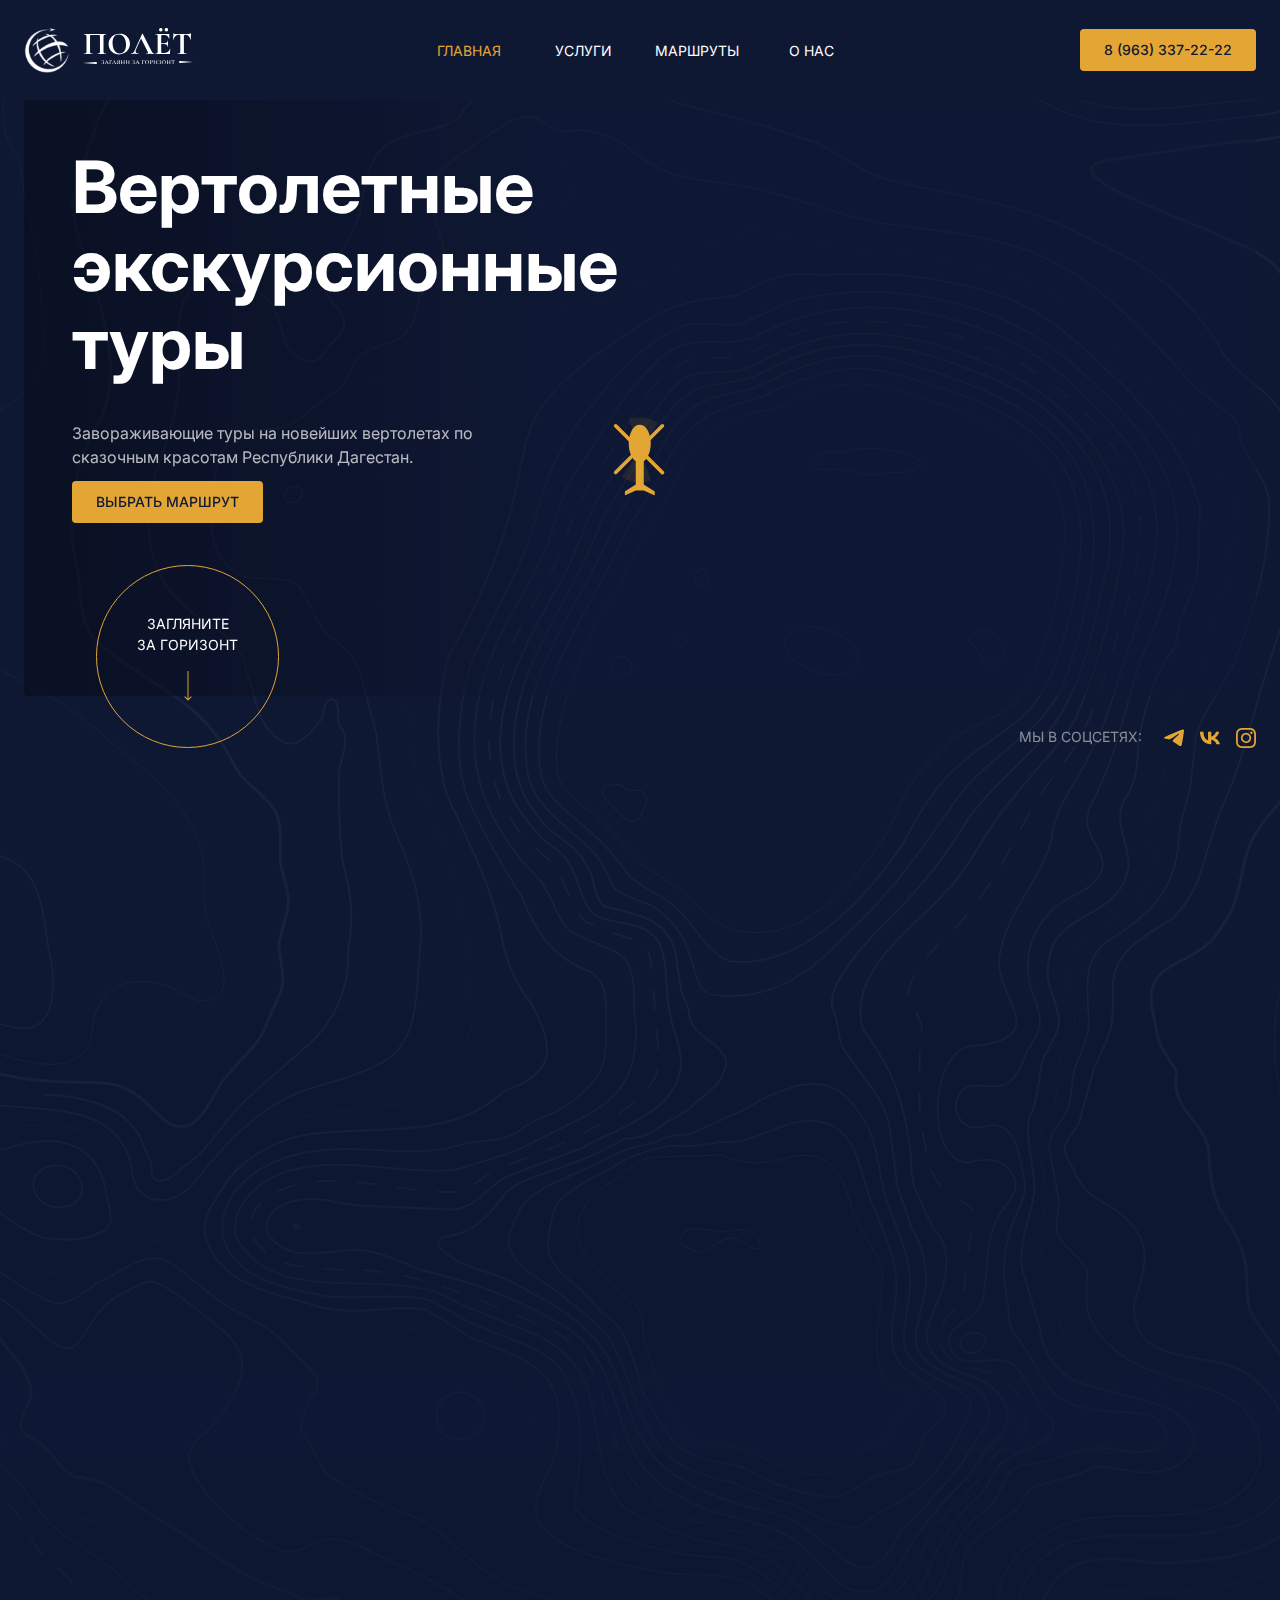
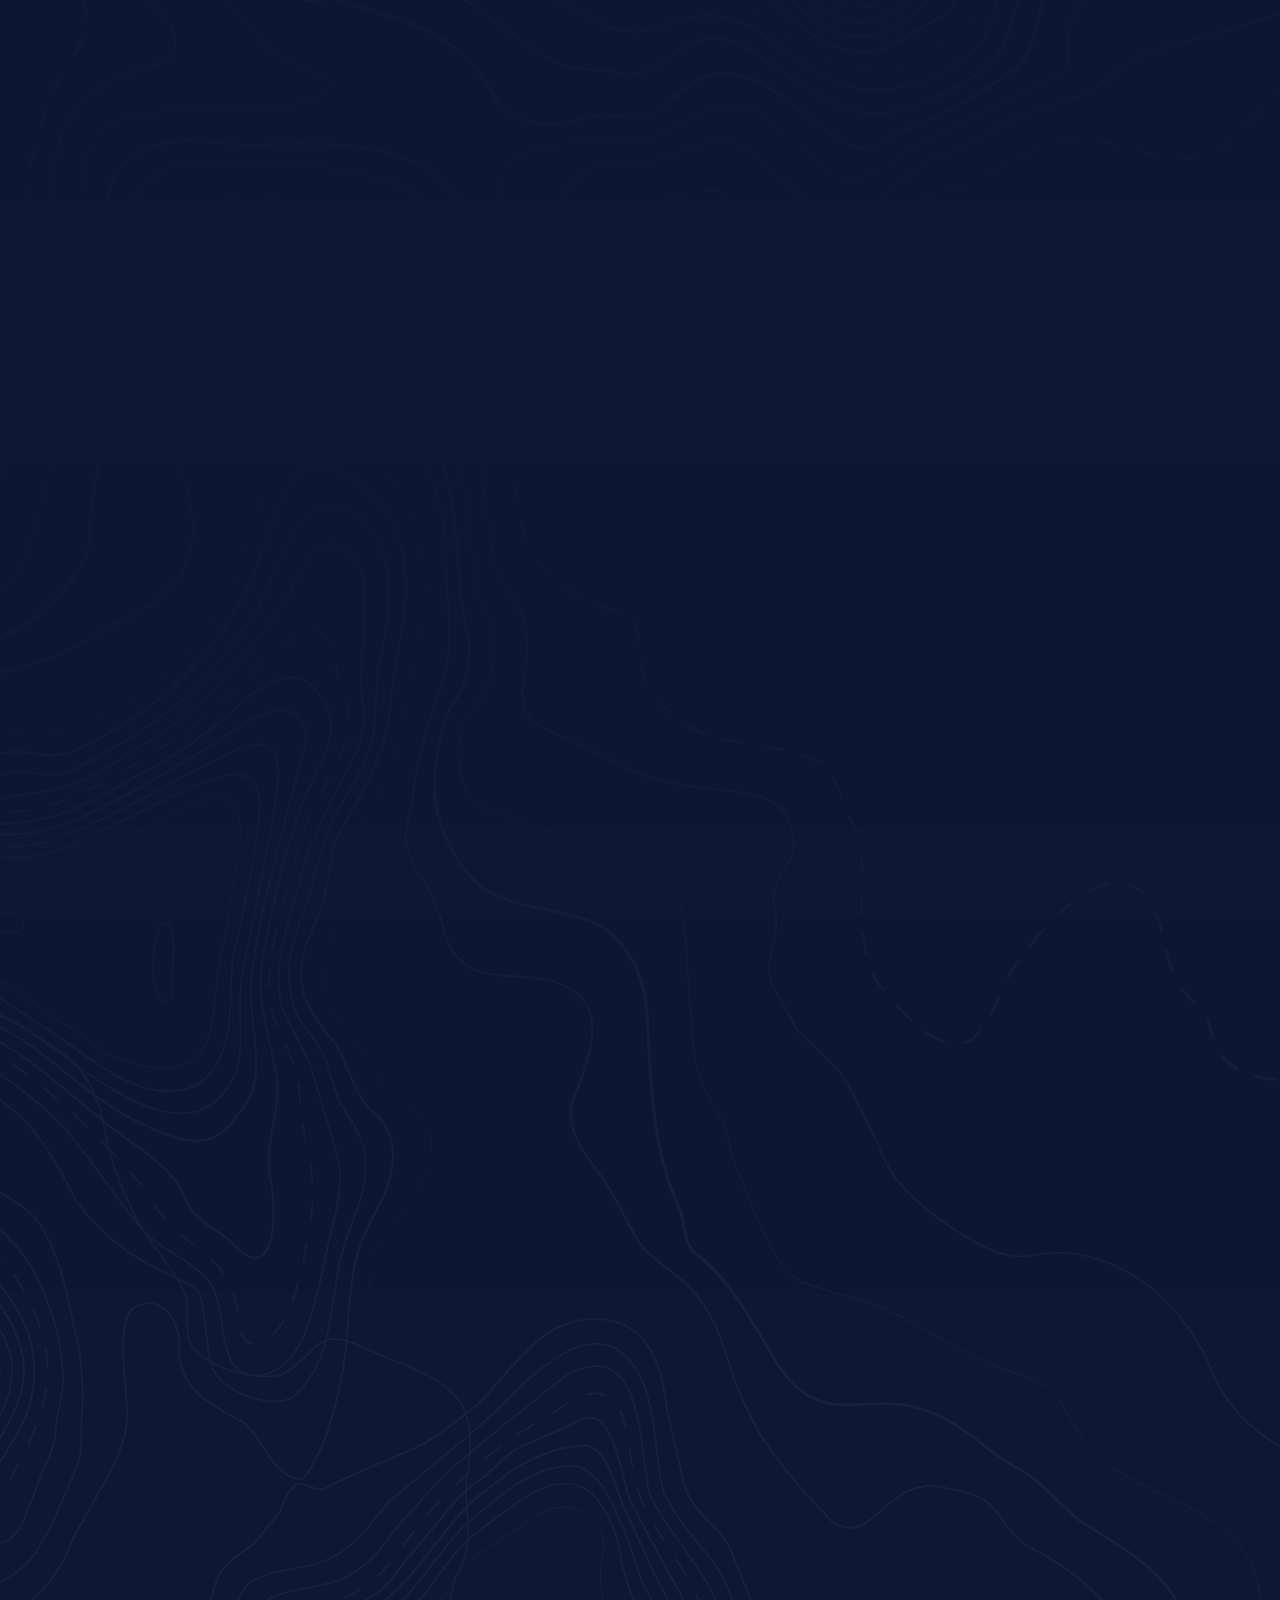
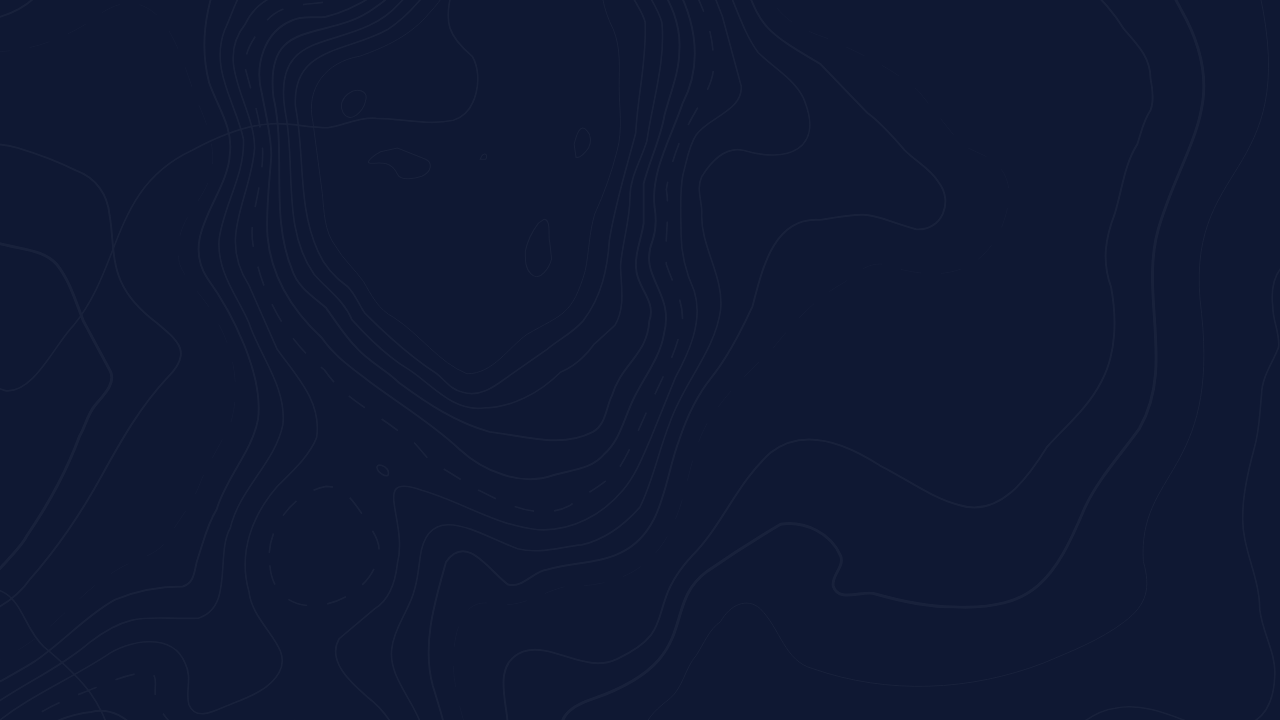
==== commit 7c33477a: "fix: Big update" ====
--- a/index.html
+++ b/index.html
@@ -11,9 +11,28 @@
 	<link rel="stylesheet" href="css/app.min.css">
 </head>
 
-<body>
+<body class="scroll-disabled">
+	<!-- cursor -->
+	<div class="cursor cursor--hidden" id="cursor"></div>
+	<div class="cursor-border cursor-border--hidden" id="cursor-border"></div>
+	<!-- end of cursor -->
+	<!-- loader -->
+	<div class="loader" id="loader">
+		<div class="loader__block">
+			<svg class="loader__icon" width="31" height="71" viewBox="0 0 31 71" fill="none" xmlns="http://www.w3.org/2000/svg">
+				<path fill-rule="evenodd" clip-rule="evenodd" d="M19.25 36.7048C23.3474 33.9409 26.25 27.0559 26.25 19C26.25 8.50659 21.3251 0 15.25 0C9.17487 0 4.25 8.50659 4.25 19C4.25 27.0559 7.15264 33.9409 11.25 36.7048V60L0.25 67V71L11.25 66H19.25L30.25 71V67L19.25 60V36.7048Z" fill="#E3A634" />
+			</svg>
+			<svg class="loader__icon loader__icon--rotate" width="92" height="92" viewBox="0 0 92 92" fill="none" xmlns="http://www.w3.org/2000/svg">
+				<path opacity="0.1" d="M76.5651 34.8749C78.3207 39.6984 78.9098 44.869 78.2843 49.9638C77.6587 55.0586 75.8362 59.933 72.9658 64.1885L45.9999 45.9998L76.5651 34.8749Z" fill="#E3A634" />
+				<path opacity="0.1" d="M15.4349 57.1251C13.6793 52.3016 13.0902 47.131 13.7157 42.0362C14.3413 36.9414 16.1638 32.067 19.0342 27.8115L46.0001 46.0002L15.4349 57.1251Z" fill="#E3A634" />
+				<rect x="21.8105" y="21" width="69.784" height="3.62148" rx="1.81074" transform="rotate(45 21.8105 21)" fill="#E3A634" />
+				<rect width="69.784" height="3.62148" rx="1.81074" transform="matrix(-0.707107 0.707107 0.707107 0.707107 68.5947 21)" fill="#E3A634" />
+			</svg>
+		</div>
+	</div>
+	<!-- end of loader -->
 	<!-- header -->
-	<header class="header @@header" id="header" data-aos="fade-in">
+	<header class="header @@header" id="header" data-aos="fade-down" data-aos-delay="1000">
 		<div class="container">
 			<div class="header__wrapper">
 				<button class="hamburger" id="hamburger-toggle" aria-label="Меню">
@@ -72,17 +91,24 @@
 	</div>
 	<!-- end of mobile menu -->
 	<!-- wrapper -->
-	<div class="wrapper">
+	<div class="wrapper" data-aos="fade-in">
 		<!-- main -->
 		<section class="main" id="main">
 			<div class="container">
-				<div class="main__wrapper" style="background-image: url(img/main-bg.jpg);">
-					<h2 class="main__title">Вертолетные <br>экскурсионные <br>туры</h2>
-					<p class="main__description">Завораживающие туры на новейших вертолетах по сказочным красотам Республики Дагестан.</p>
-					<a href="#" class="main__btn btn">Выбрать маршрут</a>
+				<div class="main__wrapper">
+					<div class="main__overlay" data-aos="fade-in" data-aos-delay="2000"></div>
+					<video class="main__bg" width="100%" height="100%" loop muted autoplay playsinline>
+						<source src="/video/main-bg.webm" type="video/webm">
+						<source src="/video/main-bg.mov" type="video/mp4">
+					</video>
+					<div class="main__body" data-aos="fade-in" data-aos-delay="3000" data-aos-anchor="#header">
+						<h2 class="main__title">Вертолетные <br>экскурсионные <br>туры</h2>
+						<p class="main__description">Завораживающие туры на новейших вертолетах по сказочным красотам Республики Дагестан.</p>
+						<a href="#" class="main__btn btn">Выбрать маршрут</a>
+					</div>
 				</div>
-				<div class="main__inner">
-					<a href="#invest" class="back-to main__back">
+				<div class="main__inner" data-aos="fade-in" data-aos-delay="3000" data-aos-anchor="#header">
+					<a href="#invest" class="back-to main__back hoverable">
 						<span class="back-to__title">Загляните <br>за горизонт</span>
 						<svg class="back-to__icon">
 							<use xlink:href="img/sprite.svg#icon-arrow-bottom"></use>
@@ -118,395 +144,639 @@
 			</div>
 		</section>
 		<!-- end of main -->
-		<!-- invest -->
-		<section class="invest" id="invest">
-			<div class="container">
-				<div class="invest__wrapper">
-					<div class="invest__left">
-						<div class="invest__images">
-							<picture class="invest__img">
-								<img src="img/about-img-01.jpg" alt="Image">
-							</picture>
-							<picture class="invest__img">
-								<img src="img/about-img-02.jpg" alt="Image">
-							</picture>
-							<picture class="invest__img">
-								<img src="img/about-img-03.jpg" alt="Image">
-							</picture>
-						</div>
-					</div>
-					<div class="invest__right">
-						<h3 class="invest__title"><b>Инвестиции в эмоции –</b> это лучшие инвестиции в себя</h3>
-						<p class="invest__description">
-							Полет на вертолете - это увлекательный отдых и прекрасный способ <br>
-							не только получить необычные ощущения иэмоции, a еще и запомнить республику в ее лучших проявлениях и побывать у в уникальных местах, недоступных большинству путешественников
-							<br><br>
-							Любое мероприятие – свидание, экскурсия, корпоратив, день рождения или просто семейная прогулка – станут уникальными <br>
-							и подарят море эмоций.
-						</p>
-						<a href="#programs" class="back-to invest__back">
-							<span class="back-to__title">Выбрать <br>маршрут</span>
+		<!-- wrapper main -->
+		<div class="wrapper-main" data-aos="fade-in" data-aos-delay="3000" data-aos-anchor="#header">
+			<!-- invest -->
+			<section class="invest" id="invest">
+				<div class="container">
+					<div class="invest__wrapper">
+						<div class="invest__left" data-aos="fade-right">
+							<div class="invest__images">
+								<picture class="invest__img">
+									<img src="img/about-img-01.jpg" alt="Image">
+								</picture>
+								<picture class="invest__img">
+									<img src="img/about-img-02.jpg" alt="Image">
+								</picture>
+								<picture class="invest__img">
+									<img src="img/about-img-03.jpg" alt="Image">
+								</picture>
+							</div>
+						</div>
+						<div class="invest__right" data-aos="fade-left">
+							<h3 class="invest__title"><b>Инвестиции в эмоции –</b> это лучшие инвестиции в себя</h3>
+							<p class="invest__description">
+								Полет на вертолете - это увлекательный отдых и прекрасный способ <br>
+								не только получить необычные ощущения иэмоции, a еще и запомнить республику в ее лучших проявлениях и побывать у в уникальных местах, недоступных большинству путешественников
+								<br><br>
+								Любое мероприятие – свидание, экскурсия, корпоратив, день рождения или просто семейная прогулка – станут уникальными <br>
+								и подарят море эмоций.
+							</p>
+							<a href="#routes" class="back-to invest__back">
+								<span class="back-to__title">Выбрать <br>маршрут</span>
+								<svg class="back-to__icon">
+									<use xlink:href="img/sprite.svg#icon-arrow-bottom"></use>
+								</svg>
+							</a>
+						</div>
+					</div>
+				</div>
+			</section>
+			<!-- end of invest -->
+			<!-- routes -->
+			<section class="routes" id="routes">
+				<div class="container">
+					<div class="section-heading" data-aos="fade-up">
+						<h2 class="section-heading__title">Готовые экскурсионные программы</h2>
+						<p class="section-heading__description">Мы переосмыслили подход к отдыху на высоте и готовы принять мероприятие почти любых форматов – романтические свидания, групповые экскурсии, дни рождения или просто семейные прогулки. </p>
+					</div>
+					<div class="route-tabs">
+						<div class="routes__slider" data-aos="fade-up">
+							<div class="swiper">
+								<div class="swiper-wrapper">
+									<div class="swiper-slide">
+										<a href="#" class="routes__item" style="background-image: url(img/routes-01.jpg);">
+											<div class="routes__top">
+												<span class="routes__title">Маршрут 1</span>
+												<span class="routes__time">1 час</span>
+											</div>
+											<ul class="routes__list">
+												<li class="routes__list-item">Махачкала</li>
+												<li class="routes__list-item">Бархан Сарыкум</li>
+												<li class="routes__list-item">Чиркейское в/х</li>
+												<li class="routes__list-item">Сулакский каньон</li>
+												<li class="routes__list-item">Бархан Сарыкум</li>
+												<li class="routes__list-item">Чиркейское в/х</li>
+												<li class="routes__list-item">Сулакский каньон</li>
+											</ul>
+										</a>
+									</div>
+									<div class="swiper-slide">
+										<a href="#" class="routes__item" style="background-image: url(img/routes-02.jpg);">
+											<div class="routes__top">
+												<span class="routes__title">Маршрут 2</span>
+												<span class="routes__time">2 часа</span>
+											</div>
+											<ul class="routes__list">
+												<li class="routes__list-item">Чох</li>
+												<li class="routes__list-item">Гамсутль</li>
+												<li class="routes__list-item">Кегерское плато</li>
+												<li class="routes__list-item">Гуниб</li>
+												<li class="routes__list-item">Седло гора</li>
+												<li class="routes__list-item">Махачкала</li>
+												<li class="routes__list-item">Матлас + 4</li>
+											</ul>
+										</a>
+									</div>
+									<div class="swiper-slide">
+										<a href="#" class="routes__item" style="background-image: url(img/routes-03.jpg);">
+											<div class="routes__top">
+												<span class="routes__title">Маршрут 3</span>
+												<span class="routes__time">3 часа</span>
+											</div>
+											<ul class="routes__list">
+												<li class="routes__list-item">Гуниб</li>
+												<li class="routes__list-item">Гергебиль</li>
+												<li class="routes__list-item">Ирганай</li>
+												<li class="routes__list-item">Кизилюрт</li>
+												<li class="routes__list-item">Сулакский каньон</li>
+												<li class="routes__list-item">Бархан Сарыкум + 2</li>
+											</ul>
+										</a>
+									</div>
+									<div class="swiper-slide">
+										<a href="#" class="routes__item" style="background-image: url(img/routes-04.jpg);">
+											<div class="routes__top">
+												<span class="routes__title">Маршрут 4</span>
+												<span class="routes__time">1 час</span>
+											</div>
+											<ul class="routes__list">
+												<li class="routes__list-item">Буйнакск</li>
+												<li class="routes__list-item">Гимринская башня</li>
+												<li class="routes__list-item">Матлас</li>
+												<li class="routes__list-item">Ирганайское в/х</li>
+												<li class="routes__list-item">о. Мочох</li>
+												<li class="routes__list-item">Ахульго +1</li>
+											</ul>
+										</a>
+									</div>
+									<div class="swiper-slide">
+										<a href="#" class="routes__item" style="background-image: url(img/routes-05.jpg);">
+											<div class="routes__top">
+												<span class="routes__title">Маршрут 5</span>
+												<span class="routes__time">1 час</span>
+											</div>
+											<ul class="routes__list">
+												<li class="routes__list-item">Аймаки</li>
+												<li class="routes__list-item">Седло гора</li>
+												<li class="routes__list-item">Кахиб</li>
+												<li class="routes__list-item">Губден</li>
+												<li class="routes__list-item">Гоор</li>
+												<li class="routes__list-item">Тобот</li>
+												<li class="routes__list-item">Хунзахское плато + 2</li>
+											</ul>
+										</a>
+									</div>
+									<div class="swiper-slide">
+										<a href="#" class="routes__item" style="background-image: url(img/routes-06.jpg);">
+											<div class="routes__top">
+												<span class="routes__title">Маршрут 6</span>
+												<span class="routes__time">1 час</span>
+											</div>
+											<ul class="routes__list">
+												<li class="routes__list-item">Губден</li>
+												<li class="routes__list-item">Леваши</li>
+												<li class="routes__list-item">Чох</li>
+												<li class="routes__list-item">Гамсутль</li>
+												<li class="routes__list-item">Гуниб</li>
+												<li class="routes__list-item">Согратль</li>
+												<li class="routes__list-item">Ватан</li>
+												<li class="routes__list-item">Кегерское плато + 2</li>
+											</ul>
+										</a>
+									</div>
+									<div class="swiper-slide">
+										<a href="#" class="routes__item" style="background-image: url(img/routes-07.jpg);">
+											<div class="routes__top">
+												<span class="routes__title">Маршрут 7</span>
+												<span class="routes__time">2 часа</span>
+											</div>
+											<ul class="routes__list">
+												<li class="routes__list-item">Избербаш</li>
+												<li class="routes__list-item">Зидьян</li>
+												<li class="routes__list-item">Зизигский каньон</li>
+												<li class="routes__list-item">г. Гестинкиль</li>
+												<li class="routes__list-item">Куруш</li>
+												<li class="routes__list-item">г. Шалбуздаг + 7</li>
+											</ul>
+										</a>
+									</div>
+								</div>
+							</div>
+							<button class="swiper-button-next" aria-label="Далее">
+								<svg class="swiper-button-icon">
+									<use xlink:href="img/sprite.svg#icon-arrow-right"></use>
+								</svg>
+							</button>
+						</div>
+						<div class="route route-tabs__wrapper route-tabs__wrapper--active" data-aos="fade-up">
+							<div class="route__wrapper">
+								<div class="route__left">
+									<div class="route__body">
+										<ul class="route__list">
+											<li class="route__item">Махачкала (аэропорт)</li>
+											<li class="route__item">Бархан Сарыкум</li>
+											<li class="route__item">Чиркейское водохранилище</li>
+											<li class="route__item">Сулакский каньон</li>
+											<li class="route__item">Смотровая Сулакского каньона</li>
+											<li class="route__item">Махачкала (аэропорт)</li>
+										</ul>
+										<div class="route__block">
+											<div class="route__info">
+												<span class="route__elem">Время в полете — <span>1 час</span></span>
+												<span class="route__elem">Общее время — <span>2 часа</span></span>
+												<span class="route__elem">Высота — <span>до 2000 км</span></span>
+											</div>
+											<picture class="route__info-map">
+												<img src="img/info-map-01.png" alt="Image">
+											</picture>
+										</div>
+									</div>
+									<div class="route__controls route__controls--desktop">
+										<a href="#" class="route__btn btn">Оставить заявку</a>
+										<a href="#" class="route__btn btn btn--transparent">Подробнее о туре</a>
+									</div>
+								</div>
+								<div class="route__right">
+									<picture class="route__map">
+										<img src="img/route-map-01.svg" alt="Map">
+									</picture>
+								</div>
+							</div>
+							<div class="route__controls route__controls--mobile">
+								<a href="#" class="route__btn btn">Оставить заявку</a>
+								<a href="route.html" class="route__btn btn btn--transparent">Подробнее о туре</a>
+							</div>
+						</div>
+						<div class="route route-tabs__wrapper">
+							<div class="route__wrapper">
+								<div class="route__left">
+									<div class="route__body">
+										<ul class="route__list">
+											<li class="route__item">Махачкала (аэропорт)</li>
+											<li class="route__item">Бархан Сарыкум</li>
+											<li class="route__item">Чиркейское водохранилище</li>
+											<li class="route__item">Сулакский каньон</li>
+											<li class="route__item">Смотровая Сулакского каньона</li>
+											<li class="route__item">Махачкала (аэропорт)</li>
+										</ul>
+										<div class="route__block">
+											<div class="route__info">
+												<span class="route__elem">Время в полете — <span>1 час</span></span>
+												<span class="route__elem">Общее время — <span>2 часа</span></span>
+												<span class="route__elem">Высота — <span>до 2000 км</span></span>
+											</div>
+											<picture class="route__info-map">
+												<img src="img/info-map-02.png" alt="Image">
+											</picture>
+										</div>
+									</div>
+									<div class="route__controls route__controls--desktop">
+										<a href="#" class="route__btn btn">Оставить заявку</a>
+										<a href="#" class="route__btn btn btn--transparent">Подробнее о туре</a>
+									</div>
+								</div>
+								<div class="route__right">
+									<picture class="route__map">
+										<img src="img/route-map-02.svg" alt="Map">
+									</picture>
+								</div>
+							</div>
+							<div class="route__controls route__controls--mobile">
+								<a href="#" class="route__btn btn">Оставить заявку</a>
+								<a href="route.html" class="route__btn btn btn--transparent">Подробнее о туре</a>
+							</div>
+						</div>
+						<div class="route route-tabs__wrapper">
+							<div class="route__wrapper">
+								<div class="route__left">
+									<div class="route__body">
+										<ul class="route__list">
+											<li class="route__item">Махачкала (аэропорт)</li>
+											<li class="route__item">Бархан Сарыкум</li>
+											<li class="route__item">Чиркейское водохранилище</li>
+											<li class="route__item">Сулакский каньон</li>
+											<li class="route__item">Смотровая Сулакского каньона</li>
+											<li class="route__item">Махачкала (аэропорт)</li>
+											<li class="route__item">Смотровая Сулакского каньона</li>
+											<li class="route__item">Махачкала (аэропорт)</li>
+										</ul>
+										<div class="route__block">
+											<div class="route__info">
+												<span class="route__elem">Время в полете — <span>1 час</span></span>
+												<span class="route__elem">Общее время — <span>2 часа</span></span>
+												<span class="route__elem">Высота — <span>до 2000 км</span></span>
+											</div>
+											<picture class="route__info-map">
+												<img src="img/info-map-03.png" alt="Image">
+											</picture>
+										</div>
+									</div>
+									<div class="route__controls route__controls--desktop">
+										<a href="#" class="route__btn btn">Оставить заявку</a>
+										<a href="#" class="route__btn btn btn--transparent">Подробнее о туре</a>
+									</div>
+								</div>
+								<div class="route__right">
+									<picture class="route__map">
+										<img src="img/route-map-03.svg" alt="Map">
+									</picture>
+								</div>
+							</div>
+							<div class="route__controls route__controls--mobile">
+								<a href="#" class="route__btn btn">Оставить заявку</a>
+								<a href="route.html" class="route__btn btn btn--transparent">Подробнее о туре</a>
+							</div>
+						</div>
+						<div class="route route-tabs__wrapper">
+							<div class="route__wrapper">
+								<div class="route__left">
+									<div class="route__body">
+										<ul class="route__list">
+											<li class="route__item">Махачкала (аэропорт)</li>
+											<li class="route__item">Бархан Сарыкум</li>
+											<li class="route__item">Чиркейское водохранилище</li>
+											<li class="route__item">Сулакский каньон</li>
+											<li class="route__item">Смотровая Сулакского каньона</li>
+											<li class="route__item">Махачкала (аэропорт)</li>
+										</ul>
+										<div class="route__block">
+											<div class="route__info">
+												<span class="route__elem">Время в полете — <span>1 час</span></span>
+												<span class="route__elem">Общее время — <span>2 часа</span></span>
+												<span class="route__elem">Высота — <span>до 2000 км</span></span>
+											</div>
+											<picture class="route__info-map">
+												<img src="img/info-map-04.png" alt="Image">
+											</picture>
+										</div>
+									</div>
+									<div class="route__controls route__controls--desktop">
+										<a href="#" class="route__btn btn">Оставить заявку</a>
+										<a href="#" class="route__btn btn btn--transparent">Подробнее о туре</a>
+									</div>
+								</div>
+								<div class="route__right">
+									<picture class="route__map">
+										<img src="img/route-map-04.svg" alt="Map">
+									</picture>
+								</div>
+							</div>
+							<div class="route__controls route__controls--mobile">
+								<a href="#" class="route__btn btn">Оставить заявку</a>
+								<a href="route.html" class="route__btn btn btn--transparent">Подробнее о туре</a>
+							</div>
+						</div>
+						<div class="route route-tabs__wrapper">
+							<div class="route__wrapper">
+								<div class="route__left">
+									<div class="route__body">
+										<ul class="route__list">
+											<li class="route__item">Махачкала (аэропорт)</li>
+											<li class="route__item">Бархан Сарыкум</li>
+											<li class="route__item">Чиркейское водохранилище</li>
+											<li class="route__item">Сулакский каньон</li>
+											<li class="route__item">Смотровая Сулакского каньона</li>
+											<li class="route__item">Махачкала (аэропорт)</li>
+											<li class="route__item">Чиркейское водохранилище</li>
+											<li class="route__item">Сулакский каньон</li>
+											<li class="route__item">Смотровая Сулакского каньона</li>
+											<li class="route__item">Махачкала (аэропорт)</li>
+										</ul>
+										<div class="route__block">
+											<div class="route__info">
+												<span class="route__elem">Время в полете — <span>1 час</span></span>
+												<span class="route__elem">Общее время — <span>2 часа</span></span>
+												<span class="route__elem">Высота — <span>до 2000 км</span></span>
+											</div>
+											<picture class="route__info-map">
+												<img src="img/info-map-05.png" alt="Image">
+											</picture>
+										</div>
+									</div>
+									<div class="route__controls route__controls--desktop">
+										<a href="#" class="route__btn btn">Оставить заявку</a>
+										<a href="#" class="route__btn btn btn--transparent">Подробнее о туре</a>
+									</div>
+								</div>
+								<div class="route__right">
+									<picture class="route__map">
+										<img src="img/route-map-05.svg" alt="Map">
+									</picture>
+								</div>
+							</div>
+							<div class="route__controls route__controls--mobile">
+								<a href="#" class="route__btn btn">Оставить заявку</a>
+								<a href="route.html" class="route__btn btn btn--transparent">Подробнее о туре</a>
+							</div>
+						</div>
+						<div class="route route-tabs__wrapper">
+							<div class="route__wrapper">
+								<div class="route__left">
+									<div class="route__body">
+										<ul class="route__list">
+											<li class="route__item">Махачкала (аэропорт)</li>
+											<li class="route__item">Бархан Сарыкум</li>
+											<li class="route__item">Чиркейское водохранилище</li>
+											<li class="route__item">Сулакский каньон</li>
+											<li class="route__item">Смотровая Сулакского каньона</li>
+											<li class="route__item">Махачкала (аэропорт)</li>
+										</ul>
+										<div class="route__block">
+											<div class="route__info">
+												<span class="route__elem">Время в полете — <span>1 час</span></span>
+												<span class="route__elem">Общее время — <span>2 часа</span></span>
+												<span class="route__elem">Высота — <span>до 2000 км</span></span>
+											</div>
+											<picture class="route__info-map">
+												<img src="img/info-map-06.png" alt="Image">
+											</picture>
+										</div>
+									</div>
+									<div class="route__controls route__controls--desktop">
+										<a href="#" class="route__btn btn">Оставить заявку</a>
+										<a href="#" class="route__btn btn btn--transparent">Подробнее о туре</a>
+									</div>
+								</div>
+								<div class="route__right">
+									<picture class="route__map">
+										<img src="img/route-map-06.svg" alt="Map">
+									</picture>
+								</div>
+							</div>
+							<div class="route__controls route__controls--mobile">
+								<a href="#" class="route__btn btn">Оставить заявку</a>
+								<a href="route.html" class="route__btn btn btn--transparent">Подробнее о туре</a>
+							</div>
+						</div>
+						<div class="route route-tabs__wrapper">
+							<div class="route__wrapper">
+								<div class="route__left">
+									<div class="route__body">
+										<ul class="route__list">
+											<li class="route__item">Махачкала (аэропорт)</li>
+											<li class="route__item">Бархан Сарыкум</li>
+											<li class="route__item">Чиркейское водохранилище</li>
+											<li class="route__item">Сулакский каньон</li>
+											<li class="route__item">Смотровая Сулакского каньона</li>
+											<li class="route__item">Махачкала (аэропорт)</li>
+										</ul>
+										<div class="route__block">
+											<div class="route__info">
+												<span class="route__elem">Время в полете — <span>1 час</span></span>
+												<span class="route__elem">Общее время — <span>2 часа</span></span>
+												<span class="route__elem">Высота — <span>до 2000 км</span></span>
+											</div>
+											<picture class="route__info-map">
+												<img src="img/info-map-07.png" alt="Image">
+											</picture>
+										</div>
+									</div>
+									<div class="route__controls route__controls--desktop">
+										<a href="#" class="route__btn btn">Оставить заявку</a>
+										<a href="#" class="route__btn btn btn--transparent">Подробнее о туре</a>
+									</div>
+								</div>
+								<div class="route__right">
+									<picture class="route__map">
+										<img src="img/route-map-07.svg" alt="Map">
+									</picture>
+								</div>
+							</div>
+							<div class="route__controls route__controls--mobile">
+								<a href="#" class="route__btn btn">Оставить заявку</a>
+								<a href="route.html" class="route__btn btn btn--transparent">Подробнее о туре</a>
+							</div>
+						</div>
+					</div>
+				</div>
+			</section>
+			<!-- end of routes -->
+			<!-- gallery -->
+			<section class="gallery" id="gallery">
+				<div class="container">
+					<div class="gallery__top" data-aos="fade-up">
+						<div class="section-heading">
+							<h2 class="section-heading__title">Наша аккаунт <br>в Instagram</h2>
+						</div>
+						<a href="#" class="back-to gallery__back" target="_blank">
+							<span class="back-to__title">Открыть <br>в Instagram</span>
 							<svg class="back-to__icon">
 								<use xlink:href="img/sprite.svg#icon-arrow-bottom"></use>
 							</svg>
 						</a>
 					</div>
+					<div class="marquee gallery__marque" data-aos="transform">
+						<div class="marquee__group">
+							<picture class="gallery__img">
+								<img src="img/gallery-01.jpg" alt="Image">
+							</picture>
+							<picture class="gallery__img">
+								<img src="img/gallery-02.jpg" alt="Image">
+							</picture>
+							<picture class="gallery__img">
+								<img src="img/gallery-03.jpg" alt="Image">
+							</picture>
+							<picture class="gallery__img">
+								<img src="img/gallery-04.jpg" alt="Image">
+							</picture>
+							<picture class="gallery__img">
+								<img src="img/gallery-05.jpg" alt="Image">
+							</picture>
+						</div>
+						<div aria-hidden="true" class="marquee__group">
+							<picture class="gallery__img">
+								<img src="img/gallery-01.jpg" alt="Image">
+							</picture>
+							<picture class="gallery__img">
+								<img src="img/gallery-02.jpg" alt="Image">
+							</picture>
+							<picture class="gallery__img">
+								<img src="img/gallery-03.jpg" alt="Image">
+							</picture>
+							<picture class="gallery__img">
+								<img src="img/gallery-04.jpg" alt="Image">
+							</picture>
+							<picture class="gallery__img">
+								<img src="img/gallery-05.jpg" alt="Image">
+							</picture>
+						</div>
+					</div>
+					<div class="marquee marquee--reverse gallery__marque" data-aos="transform-reverse">
+						<div class="marquee__group">
+							<picture class="gallery__img">
+								<img src="img/gallery-06.jpg" alt="Image">
+							</picture>
+							<picture class="gallery__img">
+								<img src="img/gallery-07.jpg" alt="Image">
+							</picture>
+							<picture class="gallery__img">
+								<img src="img/gallery-08.jpg" alt="Image">
+							</picture>
+							<picture class="gallery__img">
+								<img src="img/gallery-09.jpg" alt="Image">
+							</picture>
+							<picture class="gallery__img">
+								<img src="img/gallery-01.jpg" alt="Image">
+							</picture>
+						</div>
+						<div aria-hidden="true" class="marquee__group">
+							<picture class="gallery__img">
+								<img src="img/gallery-06.jpg" alt="Image">
+							</picture>
+							<picture class="gallery__img">
+								<img src="img/gallery-07.jpg" alt="Image">
+							</picture>
+							<picture class="gallery__img">
+								<img src="img/gallery-08.jpg" alt="Image">
+							</picture>
+							<picture class="gallery__img">
+								<img src="img/gallery-09.jpg" alt="Image">
+							</picture>
+							<picture class="gallery__img">
+								<img src="img/gallery-01.jpg" alt="Image">
+							</picture>
+						</div>
+					</div>
 				</div>
-			</div>
-		</section>
-		<!-- end of invest -->
-		<!-- routes -->
-		<section class="routes" id="routes">
-			<div class="container">
-				<div class="section-heading">
-					<h2 class="section-heading__title">Готовые экскурсионные программы</h2>
-					<p class="section-heading__description">Мы переосмыслили подход к отдыху на высоте и готовы принять мероприятие почти любых форматов – романтические свидания, групповые экскурсии, дни рождения или просто семейные прогулки. </p>
+			</section>
+			<!-- end of gallery -->
+			<!-- feedback -->
+			<section class="feedback" id="feedback" data-aos="fade-in">
+				<div class="container">
+					<div class="feedback__wrapper" data-aos="fade-left">
+						<h2 class="feedback__title">Отправляйтесь за горизонт на комфортном вертолете </h2>
+						<p class="feedback__description">Оставьте свои данные, мы свяжемся с вами и обсудим все детали </p>
+						<form action="#" class="feedback-form feedback__form">
+							<div class="feedback-form__inner">
+								<input type="text" class="feedback-form__input input" placeholder="Ваше имя" required>
+								<input type="tel" class="feedback-form__input input" placeholder="Номер телефона" data-inputmask="'mask': '+7 (999) 999-99-99'" required>
+							</div>
+							<div class="feedback-form__inner">
+								<textarea class="feedback-form__input textarea" placeholder="Ваше сообщение" required></textarea>
+							</div>
+							<div class="feedback-form__bottom">
+								<p class="feedback-form__copyright">Нажимая кнопку «отправить», вы принимаете <a href="#">условия передачи персональных данных</a> и нашу <a href="#">политику конфиденциальности</a></p>
+								<button class="feedback-form__btn btn">Отправить</button>
+							</div>
+						</form>
+					</div>
 				</div>
-				<div class="routes__slider">
-					<div class="swiper">
-						<div class="swiper-wrapper">
-							<div class="swiper-slide">
-								<a href="route.html" class="routes__item" style="background-image: url(img/routes-01.jpg);">
-									<div class="routes__top">
-										<span class="routes__title">Маршрут 1</span>
-										<span class="routes__time">1 час</span>
-									</div>
-									<ul class="routes__list">
-										<li class="routes__list-item">Махачкала</li>
-										<li class="routes__list-item">Бархан Сарыкум</li>
-										<li class="routes__list-item">Чиркейское в/х</li>
-										<li class="routes__list-item">Сулакский каньон</li>
-									</ul>
-								</a>
-							</div>
-							<div class="swiper-slide">
-								<a href="route.html" class="routes__item" style="background-image: url(img/routes-02.jpg);">
-									<div class="routes__top">
-										<span class="routes__title">Маршрут 2</span>
-										<span class="routes__time">2 часа</span>
-									</div>
-									<ul class="routes__list">
-										<li class="routes__list-item">Чох</li>
-										<li class="routes__list-item">Гамсутль</li>
-										<li class="routes__list-item">Кегерское плато</li>
-										<li class="routes__list-item">Гуниб</li>
-										<li class="routes__list-item">Седло гора</li>
-										<li class="routes__list-item">Махачкала</li>
-										<li class="routes__list-item">Матлас + 4</li>
-									</ul>
-								</a>
-							</div>
-							<div class="swiper-slide">
-								<a href="route.html" class="routes__item" style="background-image: url(img/routes-03.jpg);">
-									<div class="routes__top">
-										<span class="routes__title">Маршрут 3</span>
-										<span class="routes__time">3 часа</span>
-									</div>
-									<ul class="routes__list">
-										<li class="routes__list-item">Гуниб</li>
-										<li class="routes__list-item">Гергебиль</li>
-										<li class="routes__list-item">Ирганай</li>
-										<li class="routes__list-item">Кизилюрт</li>
-										<li class="routes__list-item">Сулакский каньон</li>
-										<li class="routes__list-item">Бархан Сарыкум + 2</li>
-									</ul>
-								</a>
-							</div>
-							<div class="swiper-slide">
-								<a href="route.html" class="routes__item" style="background-image: url(img/routes-04.jpg);">
-									<div class="routes__top">
-										<span class="routes__title">Маршрут 4</span>
-										<span class="routes__time">1 час</span>
-									</div>
-									<ul class="routes__list">
-										<li class="routes__list-item">Буйнакск</li>
-										<li class="routes__list-item">Гимринская башня</li>
-										<li class="routes__list-item">Матлас</li>
-										<li class="routes__list-item">Ирганайское в/х</li>
-										<li class="routes__list-item">о. Мочох</li>
-										<li class="routes__list-item">Ахульго +1</li>
-									</ul>
-								</a>
-							</div>
-							<div class="swiper-slide">
-								<a href="route.html" class="routes__item" style="background-image: url(img/routes-05.jpg);">
-									<div class="routes__top">
-										<span class="routes__title">Маршрут 5</span>
-										<span class="routes__time">1 час</span>
-									</div>
-									<ul class="routes__list">
-										<li class="routes__list-item">Аймаки</li>
-										<li class="routes__list-item">Седло гора</li>
-										<li class="routes__list-item">Кахиб</li>
-										<li class="routes__list-item">Губден</li>
-										<li class="routes__list-item">Гоор</li>
-										<li class="routes__list-item">Тобот</li>
-										<li class="routes__list-item">Хунзахское плато + 2</li>
-									</ul>
-								</a>
-							</div>
-							<div class="swiper-slide">
-								<a href="route.html" class="routes__item" style="background-image: url(img/routes-06.jpg);">
-									<div class="routes__top">
-										<span class="routes__title">Маршрут 6</span>
-										<span class="routes__time">1 час</span>
-									</div>
-									<ul class="routes__list">
-										<li class="routes__list-item">Губден</li>
-										<li class="routes__list-item">Леваши</li>
-										<li class="routes__list-item">Чох</li>
-										<li class="routes__list-item">Гамсутль</li>
-										<li class="routes__list-item">Гуниб</li>
-										<li class="routes__list-item">Согратль</li>
-										<li class="routes__list-item">Ватан</li>
-										<li class="routes__list-item">Кегерское плато + 2</li>
-									</ul>
-								</a>
-							</div>
-							<div class="swiper-slide">
-								<a href="route.html" class="routes__item" style="background-image: url(img/routes-07.jpg);">
-									<div class="routes__top">
-										<span class="routes__title">Маршрут 7</span>
-										<span class="routes__time">2 часа</span>
-									</div>
-									<ul class="routes__list">
-										<li class="routes__list-item">Избербаш</li>
-										<li class="routes__list-item">Зидьян</li>
-										<li class="routes__list-item">Зизигский каньон</li>
-										<li class="routes__list-item">г. Гестинкиль</li>
-										<li class="routes__list-item">Куруш</li>
-										<li class="routes__list-item">г. Шалбуздаг + 7</li>
-									</ul>
-								</a>
-							</div>
-						</div>
-					</div>
-					<button class="swiper-button-next" aria-label="Далее">
-						<svg class="swiper-button-icon">
-							<use xlink:href="img/sprite.svg#icon-arrow-right"></use>
-						</svg>
-					</button>
+			</section>
+			<!-- end of feedback -->
+			<!-- footer -->
+			<footer class="footer" id="footer" data-aos="fade-in" data-aos-anchor="#footer">
+				<div class="container">
+					<div class="footer__wrapper">
+						<div class="footer__block">
+							<span class="footer__help">Email</span>
+							<a href="#" class="footer__link">polet.travelcompany@gmail.com</a>
+						</div>
+						<div class="footer__block">
+							<span class="footer__help">Телефон</span>
+							<a href="tel:89633372222" class="footer__link">8 (963) 337-22-22</a>
+						</div>
+						<div class="footer__block">
+							<span class="footer__help">Адрес</span>
+							<address class="footer__link">Дагестан, Махачкала, д.1 офис 1</address>
+						</div>
+						<a href="#header" class="back-to footer__back">
+							<span class="back-to__title">Вернуться наверх</span>
+							<svg class="back-to__icon">
+								<use xlink:href="img/sprite.svg#icon-arrow-top"></use>
+							</svg>
+						</a>
+					</div>
+					<div class="footer__wrapper footer__wrapper--bottom">
+						<div class="footer__block">
+							<p class="footer__copyright">© Полет 2022 | Все права защищены</p>
+						</div>
+						<div class="footer__block">
+							<a href="#" class="footer__info">Политика конфиденциальности</a>
+						</div>
+						<div class="footer__block">
+							<div class="c-socials footer__socials">
+								<ul class="c-socials__list">
+									<li class="c-socials__item">
+										<a href="#" class="c-socials__link">
+											<svg class="c-socials__icon">
+												<use xlink:href="img/sprite.svg#icon-telegram"></use>
+											</svg>
+										</a>
+									</li>
+									<li class="c-socials__item">
+										<a href="#" class="c-socials__link">
+											<svg class="c-socials__icon">
+												<use xlink:href="img/sprite.svg#icon-vk"></use>
+											</svg>
+										</a>
+									</li>
+									<li class="c-socials__item">
+										<a href="#" class="c-socials__link">
+											<svg class="c-socials__icon">
+												<use xlink:href="img/sprite.svg#icon-instagram"></use>
+											</svg>
+										</a>
+									</li>
+								</ul>
+							</div>
+						</div>
+					</div>
 				</div>
-				<div class="route">
-					<div class="route__wrapper">
-						<div class="route__left">
-							<div class="route__body">
-								<ul class="route__list">
-									<li class="route__item">Махачкала (аэропорт)</li>
-									<li class="route__item">Бархан Сарыкум</li>
-									<li class="route__item">Чиркейское водохранилище</li>
-									<li class="route__item">Сулакский каньон</li>
-									<li class="route__item">Смотровая Сулакского каньона</li>
-									<li class="route__item">Махачкала (аэропорт)</li>
-								</ul>
-								<div class="route__block">
-									<div class="route__info">
-										<span class="route__elem">Время в полете — <span>1 час</span></span>
-										<span class="route__elem">Общее время — <span>2 часа</span></span>
-										<span class="route__elem">Высота — <span>до 2000 км</span></span>
-									</div>
-									<picture class="route__info-map">
-										<img src="img/info-map-01.png" alt="Image">
-									</picture>
-								</div>
-							</div>
-							<div class="route__controls route__controls--desktop">
-								<a href="#" class="route__btn btn">Оставить заявку</a>
-								<a href="#" class="route__btn btn btn--transparent">Подробнее о туре</a>
-							</div>
-						</div>
-						<div class="route__right">
-							<picture class="route__map">
-								<img src="img/route-map-01.svg" alt="Map">
-							</picture>
-						</div>
-					</div>
-					<div class="route__controls route__controls--mobile">
-						<a href="#" class="route__btn btn">Оставить заявку</a>
-						<a href="route.html" class="route__btn btn btn--transparent">Подробнее о туре</a>
-					</div>
-				</div>
-			</div>
-		</section>
-		<!-- end of routes -->
-		<!-- gallery -->
-		<section class="gallery" id="gallery">
-			<div class="container">
-				<div class="gallery__top">
-					<div class="section-heading">
-						<h2 class="section-heading__title">Наша аккаунт <br>в Instagram</h2>
-					</div>
-					<a href="#" class="back-to gallery__back" target="_blank">
-						<span class="back-to__title">Открыть <br>в Instagram</span>
-						<svg class="back-to__icon">
-							<use xlink:href="img/sprite.svg#icon-arrow-bottom"></use>
-						</svg>
-					</a>
-				</div>
-				<div class="gallery__slider gallery__slider--top">
-					<div class="swiper">
-						<div class="swiper-wrapper">
-							<div class="swiper-slide">
-								<picture class="gallery__img">
-									<img src="img/gallery-01.jpg" alt="Image">
-								</picture>
-							</div>
-							<div class="swiper-slide">
-								<picture class="gallery__img">
-									<img src="img/gallery-02.jpg" alt="Image">
-								</picture>
-							</div>
-							<div class="swiper-slide">
-								<picture class="gallery__img">
-									<img src="img/gallery-03.jpg" alt="Image">
-								</picture>
-							</div>
-							<div class="swiper-slide">
-								<picture class="gallery__img">
-									<img src="img/gallery-04.jpg" alt="Image">
-								</picture>
-							</div>
-							<div class="swiper-slide">
-								<picture class="gallery__img">
-									<img src="img/gallery-05.jpg" alt="Image">
-								</picture>
-							</div>
-							<div class="swiper-slide">
-								<picture class="gallery__img">
-									<img src="img/gallery-06.jpg" alt="Image">
-								</picture>
-							</div>
-						</div>
-					</div>
-				</div>
-				<div class="gallery__slider gallery__slider--bottom">
-					<div class="swiper">
-						<div class="swiper-wrapper">
-							<div class="swiper-slide">
-								<picture class="gallery__img">
-									<img src="img/gallery-04.jpg" alt="Image">
-								</picture>
-							</div>
-							<div class="swiper-slide">
-								<picture class="gallery__img">
-									<img src="img/gallery-05.jpg" alt="Image">
-								</picture>
-							</div>
-							<div class="swiper-slide">
-								<picture class="gallery__img">
-									<img src="img/gallery-06.jpg" alt="Image">
-								</picture>
-							</div>
-							<div class="swiper-slide">
-								<picture class="gallery__img">
-									<img src="img/gallery-07.jpg" alt="Image">
-								</picture>
-							</div>
-							<div class="swiper-slide">
-								<picture class="gallery__img">
-									<img src="img/gallery-08.jpg" alt="Image">
-								</picture>
-							</div>
-							<div class="swiper-slide">
-								<picture class="gallery__img">
-									<img src="img/gallery-09.jpg" alt="Image">
-								</picture>
-							</div>
-							<div class="swiper-slide">
-								<picture class="gallery__img">
-									<img src="img/gallery-02.jpg" alt="Image">
-								</picture>
-							</div>
-						</div>
-					</div>
-				</div>
-			</div>
-		</section>
-		<!-- end of gallery -->
-		<!-- feedback -->
-		<section class="feedback" id="feedback">
-			<div class="container">
-				<div class="feedback__wrapper">
-					<h2 class="feedback__title">Отправляйтесь за горизонт на комфортном вертолете </h2>
-					<p class="feedback__description">Оставьте свои данные, мы свяжемся с вами и обсудим все детали </p>
-					<form action="#" class="feedback-form feedback__form">
-						<div class="feedback-form__inner">
-							<input type="text" class="feedback-form__input input" placeholder="Ваше имя" required>
-							<input type="tel" class="feedback-form__input input" placeholder="Номер телефона" data-inputmask="'mask': '+7 (999) 999-99-99'" required>
-						</div>
-						<div class="feedback-form__inner">
-							<textarea class="feedback-form__input textarea" placeholder="Ваше сообщение" required></textarea>
-						</div>
-						<div class="feedback-form__bottom">
-							<p class="feedback-form__copyright">Нажимая кнопку «отправить», вы принимаете <a href="#">условия передачи персональных данных</a> и нашу <a href="#">политику конфиденциальности</a></p>
-							<button class="feedback-form__btn btn">Отправить</button>
-						</div>
-					</form>
-				</div>
-			</div>
-		</section>
-		<!-- end of feedback -->
-		<!-- footer -->
-		<footer class="footer" id="footer">
-			<div class="container">
-				<div class="footer__wrapper">
-					<div class="footer__block">
-						<span class="footer__help">Email</span>
-						<a href="#" class="footer__link">polet.travelcompany@gmail.com</a>
-					</div>
-					<div class="footer__block">
-						<span class="footer__help">Телефон</span>
-						<a href="tel:89633372222" class="footer__link">8 (963) 337-22-22</a>
-					</div>
-					<div class="footer__block">
-						<span class="footer__help">Адрес</span>
-						<address class="footer__link">Дагестан, Махачкала, д.1 офис 1</address>
-					</div>
-					<a href="#header" class="back-to footer__back">
-						<span class="back-to__title">Вернуться наверх</span>
-						<svg class="back-to__icon">
-							<use xlink:href="img/sprite.svg#icon-arrow-top"></use>
-						</svg>
-					</a>
-				</div>
-				<div class="footer__wrapper footer__wrapper--bottom">
-					<div class="footer__block">
-						<p class="footer__copyright">© Полет 2022 | Все права защищены</p>
-					</div>
-					<div class="footer__block">
-						<a href="#" class="footer__info">Политика конфиденциальности</a>
-					</div>
-					<div class="footer__block">
-						<div class="c-socials footer__socials">
-							<ul class="c-socials__list">
-								<li class="c-socials__item">
-									<a href="#" class="c-socials__link">
-										<svg class="c-socials__icon">
-											<use xlink:href="img/sprite.svg#icon-telegram"></use>
-										</svg>
-									</a>
-								</li>
-								<li class="c-socials__item">
-									<a href="#" class="c-socials__link">
-										<svg class="c-socials__icon">
-											<use xlink:href="img/sprite.svg#icon-vk"></use>
-										</svg>
-									</a>
-								</li>
-								<li class="c-socials__item">
-									<a href="#" class="c-socials__link">
-										<svg class="c-socials__icon">
-											<use xlink:href="img/sprite.svg#icon-instagram"></use>
-										</svg>
-									</a>
-								</li>
-							</ul>
-						</div>
-					</div>
-				</div>
-			</div>
-		</footer>
-		<!-- end of footer -->
+			</footer>
+			<!-- end of footer -->
+		</div>
+		<!-- end of wrapper main -->
 	</div>
 	<!-- end of wrapper -->
 	<!-- scripts -->
--- a/css/app.min.css
+++ b/css/app.min.css
@@ -1 +1 @@
-body{position:relative;overflow-x:hidden;font-family:"Inter",sans-serif;font-size:16px;font-weight:normal;line-height:1.5;color:#fff;background:#0f1833}ul,ol,li{display:block;padding:0;margin:0;list-style:none}h1,h2,h3,h4,h5,h6{margin:0;font-weight:normal;line-height:1.5}p{margin:0}a{display:inline-block;color:#fff;text-decoration:none;-webkit-transition:all .25s ease-in-out;-o-transition:all .25s ease-in-out;transition:all .25s ease-in-out}a:hover{text-decoration:none;color:#fff}a:active{color:#fff}input[type=number]{-moz-appearance:textfield}input[type=number]::-webkit-outer-spin-button,input[type=number]::-webkit-inner-spin-button{display:none;-webkit-appearance:none;appearance:none;margin:0}input:-webkit-autofill{-webkit-animation-name:autofill;-webkit-animation-fill-mode:both}picture{display:block}picture>img{display:block;width:100%;height:100%;-o-object-fit:cover;object-fit:cover}img{max-width:100%}svg{-webkit-transition:all .25s ease-in-out;-o-transition:all .25s ease-in-out;transition:all .25s ease-in-out}.scroll-disabled{overflow:hidden}.container{margin:0 auto;padding:0 24px;max-width:1504px;width:100%}.btn{display:block;padding:14px 24px;width:-webkit-fit-content;width:-moz-fit-content;width:fit-content;font-size:14px;font-weight:500;line-height:1;text-transform:uppercase;text-align:center;color:#0f1833;background:#e3a634;border:1px solid rgba(0,0,0,0);border-radius:0;-webkit-transition:all .25s ease-in-out;-o-transition:all .25s ease-in-out;transition:all .25s ease-in-out}.btn:focus{outline:none}.btn:hover{color:#0f1833}.btn:active{color:#0f1833}@media screen and (hover: hover){.btn:hover{color:#fff}}.btn--transparent{color:#fff;background:rgba(0,0,0,0);border:1px solid rgba(255,255,255,.4)}.btn--transparent:hover{color:#fff}.btn--transparent:active{color:#fff}@media screen and (hover: hover){.btn--transparent:hover{color:#0f1833;background:#fff;border:1px solid #fff}}.order-btn{display:-webkit-box;display:-ms-flexbox;display:flex;-webkit-box-align:center;-ms-flex-align:center;align-items:center}@media screen and (hover: hover){.order-btn:hover .order-btn__icon{margin-left:10px}}.order-btn__icon-wrap{display:-webkit-box;display:-ms-flexbox;display:flex;-webkit-box-align:center;-ms-flex-align:center;align-items:center;min-width:52px;width:52px;height:52px;border:1px solid #e3a634;border-radius:50%}.order-btn__icon{margin-left:-5px;min-width:30px;width:30px;height:30px;color:#e3a634}.order-btn__icon-wrap+.order-btn__title{margin-left:20px}@media screen and (max-width: 767px){.order-btn__icon-wrap+.order-btn__title{margin-left:10px}}.order-btn__title{font-size:16px;font-weight:normal}@media screen and (max-width: 767px){.order-btn__title{font-size:14px}}.input{-webkit-appearance:none;-moz-appearance:none;appearance:none;display:block;padding:15px 20px;font-size:16px;font-weight:normal;color:#fff;background:rgba(53,59,82,.8);border:none;border-radius:4px}.input::-webkit-input-placeholder{color:rgba(255,255,255,.5)}.input::-moz-placeholder{color:rgba(255,255,255,.5)}.input:-ms-input-placeholder{color:rgba(255,255,255,.5)}.input::-ms-input-placeholder{color:rgba(255,255,255,.5)}.input::placeholder{color:rgba(255,255,255,.5)}.input:focus{outline:none}@media screen and (max-width: 767px){.input{font-size:14px}}.textarea{-webkit-appearance:none;-moz-appearance:none;appearance:none;resize:none;display:block;padding:15px 20px;min-height:131px;font-size:16px;font-weight:normal;color:#fff;background:rgba(53,59,82,.8);border:none;border-radius:4px}.textarea::-webkit-input-placeholder{color:rgba(255,255,255,.5)}.textarea::-moz-placeholder{color:rgba(255,255,255,.5)}.textarea:-ms-input-placeholder{color:rgba(255,255,255,.5)}.textarea::-ms-input-placeholder{color:rgba(255,255,255,.5)}.textarea::placeholder{color:rgba(255,255,255,.5)}.textarea:focus{outline:none}@media screen and (max-width: 767px){.textarea{min-height:102px;font-size:14px}}.back-to{display:-webkit-box;display:-ms-flexbox;display:flex;-webkit-box-align:center;-ms-flex-align:center;align-items:center;-webkit-box-pack:center;-ms-flex-pack:center;justify-content:center;-webkit-box-orient:vertical;-webkit-box-direction:normal;-ms-flex-direction:column;flex-direction:column;padding:20px;min-width:183px;width:183px;height:183px;text-align:center;color:#fff;background:rgba(0,0,0,0);border:1px solid #e3a634;border-radius:50%}.back-to:focus{outline:none}@media screen and (hover: hover){.back-to:hover{background:#e3a634}.back-to:hover .back-to__icon{color:#fff}}@media screen and (max-width: 767px){.back-to{padding:20px;min-width:154px;width:154px;height:154px}}.back-to__title{display:block;font-size:14px;font-weight:normal;text-transform:uppercase}@media screen and (max-width: 767px){.back-to__title{font-size:12px}}.back-to__title+.back-to__icon,.back-to__icon+.back-to__title{margin-top:16px}@media screen and (max-width: 767px){.back-to__title+.back-to__icon,.back-to__icon+.back-to__title{margin-top:10px}}.back-to__icon{min-width:30px;width:30px;min-height:30px;height:30px;color:#e3a634}.c-socials{display:-webkit-box;display:-ms-flexbox;display:flex;-webkit-box-align:center;-ms-flex-align:center;align-items:center}.c-socials__title{font-size:14px;font-weight:normal;text-transform:uppercase;opacity:.5}@media screen and (max-width: 767px){.c-socials__title{display:none}}.c-socials__title+.c-socials__list{margin-left:22px}.c-socials__list{display:-webkit-box;display:-ms-flexbox;display:flex;-webkit-box-align:center;-ms-flex-align:center;align-items:center}.c-socials__item+.c-socials__item{margin-left:16px}.c-socials__link{display:block}.c-socials__icon{min-width:20px;width:20px;height:20px;color:#e3a634}.header{position:relative;z-index:1001;padding:24px 0;background:#0f1833}@media screen and (max-width: 767px){.header{padding:20px 0 24px}}.header__wrapper{display:-webkit-box;display:-ms-flexbox;display:flex;-webkit-box-align:center;-ms-flex-align:center;align-items:center;-webkit-box-pack:justify;-ms-flex-pack:justify;justify-content:space-between}.header__logotype{max-width:169px;width:100%;height:52px}.header__logotype img{display:block;width:100%;height:100%;-o-object-fit:contain;object-fit:contain}@media screen and (max-width: 1023px){.header__logotype{max-width:84px;height:auto}}@media screen and (max-width: 767px){.header__logotype{position:absolute;left:50%;-webkit-transform:translateX(-50%);-ms-transform:translateX(-50%);transform:translateX(-50%)}}.header__nav{position:absolute;left:50%;-webkit-transform:translateX(-50%);-ms-transform:translateX(-50%);transform:translateX(-50%)}@media screen and (max-width: 767px){.header__nav{display:none}}.header__number{display:block;padding:14px 24px;font-size:14px;font-weight:500;line-height:1;text-align:center;color:#0f1833;background:#e3a634;border-radius:4px}.header__number:hover{color:#0f1833}.header__number:active{color:#0f1833}@media screen and (max-width: 1023px){.header__number{padding:12px}}.header__number-icon{min-width:24px;width:24px;height:24px;color:#0f1833}@media screen and (min-width: 1024px){.header__number-icon{display:none}}@media screen and (max-width: 1023px){.header__number-title{display:none}}.nav__list{display:-webkit-box;display:-ms-flexbox;display:flex;-webkit-box-align:center;-ms-flex-align:center;align-items:center}.nav__item--active .nav__link{color:#e3a634}.nav__item+.nav__item{margin-left:30px}.nav__link{display:block;min-width:84px;font-size:14px;font-weight:normal;text-transform:uppercase;text-align:center}@media screen and (hover: hover){.nav__link:hover{color:#e3a634}}.hamburger{position:relative;display:block;padding:0;min-width:36px;width:36px;height:36px;font-size:0;background:rgba(0,0,0,0);border:none;border-radius:0}.hamburger:focus{outline:none}.hamburger--active .hamburger__inner:first-child{top:17.5px;-webkit-transform:rotate(45deg);-ms-transform:rotate(45deg);transform:rotate(45deg);width:30px}.hamburger--active .hamburger__inner:nth-child(2){opacity:0}.hamburger--active .hamburger__inner:last-child{top:17.5px;-webkit-transform:rotate(-45deg);-ms-transform:rotate(-45deg);transform:rotate(-45deg);width:30px}@media screen and (min-width: 768px){.hamburger{display:none}}.hamburger__inner{position:absolute;left:3px;height:3px;background:#fff;border-radius:4px;-webkit-transition:all .25s ease-in-out;-o-transition:all .25s ease-in-out;transition:all .25s ease-in-out}.hamburger__inner:first-child{top:7.5px;width:15px}.hamburger__inner:nth-child(2){top:17.5px;width:30px}.hamburger__inner:last-child{top:28.5px;width:20px}.mobile-menu{position:fixed;top:92px;right:24px;left:24px;z-index:1000;-webkit-transform:translateY(-104%);-ms-transform:translateY(-104%);transform:translateY(-104%);visibility:hidden;background:#cd9734;border-radius:4px;-webkit-box-shadow:0px 4px 34px #0f1833;box-shadow:0px 4px 34px #0f1833;-webkit-transition:all .25s ease-in-out;-o-transition:all .25s ease-in-out;transition:all .25s ease-in-out;pointer-events:none}.mobile-menu--active{-webkit-transform:translateY(0);-ms-transform:translateY(0);transform:translateY(0);visibility:visible;pointer-events:all}@media screen and (min-width: 768px){.mobile-menu{display:none}}.mobile-menu__list{padding:12px 0;width:100%}.mobile-menu__item--active .mobile-menu__link{color:#fff;background:rgba(15,24,51,.1)}.mobile-menu__item--active .mobile-menu__link:hover{color:#fff}.mobile-menu__item--active .mobile-menu__link:active{color:#fff}.mobile-menu__link{display:block;padding:17px 23px;width:100%;font-size:14px;font-weight:normal;text-transform:uppercase;text-align:center;color:#0f1833}.mobile-menu__link:hover{color:#0f1833}.mobile-menu__link:active{color:#0f1833}.footer{padding:38px 0 80px}@media screen and (max-width: 767px){.footer{padding:38px 0 32px}}.footer__wrapper{position:relative;display:-webkit-box;display:-ms-flexbox;display:flex}@media screen and (max-width: 1199px){.footer__wrapper{-webkit-box-orient:vertical;-webkit-box-direction:normal;-ms-flex-direction:column;flex-direction:column}.footer__wrapper--bottom{text-align:center}}@media screen and (min-width: 768px)and (max-width: 1199px){.footer__wrapper--bottom .footer__block+.footer__block{margin-top:16px}}@media screen and (max-width: 767px){.footer__wrapper--bottom .footer__block+.footer__block{margin-top:8px}}.footer__wrapper+.footer__wrapper{margin-top:25px}@media screen and (max-width: 1199px){.footer__wrapper+.footer__wrapper{margin-top:96px}}.footer__back{position:absolute;top:50%;right:0;z-index:1;-webkit-transform:translateY(-50%);-ms-transform:translateY(-50%);transform:translateY(-50%)}@media screen and (max-width: 767px){.footer__back{top:60px;-webkit-transform:none;-ms-transform:none;transform:none}}.footer__block{width:25%}@media screen and (max-width: 1199px){.footer__block{width:100%}}@media screen and (max-width: 1199px){.footer__block+.footer__block{margin-top:24px}}.footer__help{display:block;margin-bottom:4px;font-size:16px;font-weight:500;color:#e3a634}.footer__link{display:block;font-size:16px;font-weight:500}@media screen and (hover: hover){.footer__link[href]:hover{color:#e3a634}}.footer__copyright{display:block;font-size:14px;font-weight:normal;opacity:.5}@media screen and (max-width: 767px){.footer__copyright{font-size:12px}}.footer__info{display:block;font-size:14px;font-weight:normal;text-decoration:underline;opacity:.5}@media screen and (max-width: 767px){.footer__info{font-size:12px}}@media screen and (max-width: 1199px){.footer__socials{-webkit-box-pack:center;-ms-flex-pack:center;justify-content:center}}.wrapper{position:relative;overflow:hidden;min-height:100vh}.section-heading{display:-webkit-box;display:-ms-flexbox;display:flex;-webkit-box-align:start;-ms-flex-align:start;align-items:flex-start;-webkit-box-pack:justify;-ms-flex-pack:justify;justify-content:space-between;margin-bottom:70px}@media screen and (max-width: 1023px){.section-heading{-webkit-box-orient:vertical;-webkit-box-direction:normal;-ms-flex-direction:column;flex-direction:column}}@media screen and (max-width: 767px){.section-heading{margin-bottom:30px}}.section-heading__title{max-width:608px;width:100%;font-size:40px;font-weight:bold;line-height:1.15}@media screen and (min-width: 1024px)and (max-width: 1199px){.section-heading__title{font-size:32px}}@media screen and (max-width: 767px){.section-heading__title{font-size:20px}}.section-heading__description{margin-left:40px;max-width:552px;width:100%;font-size:16px;font-weight:normal;opacity:.5}@media screen and (max-width: 1023px){.section-heading__description{margin-top:30px;margin-left:0}}@media screen and (max-width: 767px){.section-heading__description{font-size:14px}}.main{position:relative}.main__wrapper{position:relative;z-index:1;overflow:hidden;padding:48px 48px 134px 48px;min-height:596px;background-repeat:no-repeat;background-size:cover;background-position:center center;border-radius:4px}.main__wrapper::before{content:"";position:absolute;top:0;right:0;bottom:0;left:0;z-index:-1;display:block;width:100%;height:100%;background:rgba(15,24,51,.35)}.main__wrapper::after{content:"";position:absolute;top:0;right:0;bottom:0;left:0;z-index:-1;display:block;width:100%;height:100%;background:-webkit-gradient(linear, left top, right top, from(rgba(0, 0, 0, 0.3)), color-stop(42.38%, rgba(0, 0, 0, 0)));background:-o-linear-gradient(left, rgba(0, 0, 0, 0.3) 0%, rgba(0, 0, 0, 0) 42.38%);background:linear-gradient(90deg, rgba(0, 0, 0, 0.3) 0%, rgba(0, 0, 0, 0) 42.38%)}@media screen and (min-width: 768px)and (max-width: 1023px){.main__wrapper{padding:30px 30px 134px 30px;min-height:520px}}@media screen and (max-width: 767px){.main__wrapper{padding:20px 20px 114px 20px;min-height:480px}}.main__back{position:absolute;bottom:0;left:calc(50% - 752px + 24px + 48px);z-index:1}@media screen and (max-width: 1503px){.main__back{left:72px}}@media screen and (min-width: 768px)and (max-width: 1023px){.main__back{left:54px}}@media screen and (max-width: 767px){.main__back{left:44px}}.main__title{font-size:72px;font-weight:bold;line-height:1.08}@media screen and (min-width: 768px)and (max-width: 1023px){.main__title{font-size:48px}}@media screen and (max-width: 767px){.main__title{font-size:32px}}.main__description{margin-top:40px;max-width:430px;width:100%;font-size:16px;font-weight:normal;opacity:.7}@media screen and (max-width: 767px){.main__description{margin-top:72px;font-size:14px;opacity:1}}.main__btn{margin-top:12px}@media screen and (max-width: 767px){.main__btn{margin-top:16px;width:100%}}.main__inner{display:-webkit-box;display:-ms-flexbox;display:flex;-webkit-box-align:center;-ms-flex-align:center;align-items:center;-webkit-box-pack:end;-ms-flex-pack:end;justify-content:flex-end;margin-top:28px}@media screen and (max-width: 767px){.main__inner{margin-top:24px}}.feedback{position:relative;z-index:1;overflow:hidden;padding:108px 0}.feedback::before{content:"";position:absolute;top:50%;left:calc(50% - 752px + 24px);z-index:-2;-webkit-transform:translateY(-50%);-ms-transform:translateY(-50%);transform:translateY(-50%);display:block;width:871px;height:437px;background-image:url(../img/helicopter.png);background-repeat:no-repeat;background-size:contain;background-position:center center}.feedback::after{content:"";position:absolute;top:50%;left:calc(50% - 752px + 24px + 275px);z-index:-1;-webkit-transform:translateY(-50%);-ms-transform:translateY(-50%);transform:translateY(-50%);display:block;width:609px;height:593px;background:-webkit-gradient(linear, right top, left top, color-stop(3.32%, #0F1833), color-stop(89.77%, rgba(15, 24, 51, 0)));background:-o-linear-gradient(right, #0F1833 3.32%, rgba(15, 24, 51, 0) 89.77%);background:linear-gradient(270deg, #0F1833 3.32%, rgba(15, 24, 51, 0) 89.77%)}@media screen and (max-width: 1503px){.feedback::before{left:20px}.feedback::after{left:295px}}@media screen and (min-width: 1200px)and (max-width: 1399px){.feedback::after{left:20px;width:871px;background:-webkit-gradient(linear, right top, left top, color-stop(23.32%, #0F1833), color-stop(89.77%, rgba(15, 24, 51, 0)));background:-o-linear-gradient(right, #0F1833 23.32%, rgba(15, 24, 51, 0) 89.77%);background:linear-gradient(270deg, #0F1833 23.32%, rgba(15, 24, 51, 0) 89.77%)}}@media screen and (max-width: 1199px){.feedback::before,.feedback::after{display:none}}@media screen and (max-width: 767px){.feedback{padding:50px 0 0}}.feedback__wrapper{margin-left:auto;max-width:617px;width:100%}@media screen and (max-width: 1199px){.feedback__wrapper{max-width:none}}.feedback__title{font-size:40px;font-weight:bold;line-height:1.2}@media screen and (max-width: 767px){.feedback__title{font-size:24px}}.feedback__description{margin-top:20px;font-size:16px;font-weight:normal;opacity:.5}@media screen and (max-width: 767px){.feedback__description{margin-top:16px;font-size:14px}}.feedback__form{margin-top:46px}@media screen and (max-width: 767px){.feedback__form{margin-top:16px}}.feedback-form__inner{display:-webkit-box;display:-ms-flexbox;display:flex;-webkit-box-pack:justify;-ms-flex-pack:justify;justify-content:space-between}@media screen and (max-width: 767px){.feedback-form__inner{-webkit-box-orient:vertical;-webkit-box-direction:normal;-ms-flex-direction:column;flex-direction:column}}.feedback-form__inner+.feedback-form__inner{margin-top:30px}@media screen and (max-width: 767px){.feedback-form__inner+.feedback-form__inner{margin-top:16px}}.feedback-form__input{width:100%}.feedback-form__input+.feedback-form__input{margin-left:18px}@media screen and (max-width: 767px){.feedback-form__input+.feedback-form__input{margin-top:16px;margin-left:0}}.feedback-form__bottom{display:-webkit-box;display:-ms-flexbox;display:flex;-webkit-box-pack:justify;-ms-flex-pack:justify;justify-content:space-between;margin-top:24px}@media screen and (max-width: 767px){.feedback-form__bottom{-webkit-box-orient:vertical;-webkit-box-direction:normal;-ms-flex-direction:column;flex-direction:column;margin-top:16px}}.feedback-form__copyright{font-size:13px;font-weight:normal;opacity:.5}.feedback-form__copyright>a{display:inline;text-decoration:underline;color:#fff}.feedback-form__copyright>a:hover{color:#fff}@media screen and (max-width: 767px){.feedback-form__copyright{font-size:11px}}.feedback-form__copyright+.feedback-form__btn,.feedback-form__btn+.feedback-form__copyright{margin-left:32px}@media screen and (max-width: 767px){.feedback-form__copyright+.feedback-form__btn,.feedback-form__btn+.feedback-form__copyright{margin-top:16px;margin-left:0}}@media screen and (max-width: 767px){.feedback-form__btn{width:100%}}.page-top__wrapper{position:relative;overflow:hidden;padding:97px 232px 97px 49px}@media screen and (min-width: 1024px)and (max-width: 1199px){.page-top__wrapper{padding:117px 222px 117px 39px}}@media screen and (min-width: 768px)and (max-width: 1023px){.page-top__wrapper{padding:117px 222px 117px 39px}}@media screen and (max-width: 767px){.page-top__wrapper{padding:173px 20px 20px}}.page-top__img{position:absolute;top:0;right:0;left:0;z-index:1;overflow:hidden;width:100%;height:205px;border-radius:4px}.page-top__img img{display:block;width:100%;height:100%;-o-object-fit:cover;object-fit:cover}.page-top__img::before{content:"";position:absolute;top:0;right:0;bottom:0;left:0;display:block;width:100%;height:100%;background:rgba(15,24,51,.35)}.page-top__img::after{content:"";position:absolute;top:0;right:0;bottom:0;left:0;display:block;width:100%;height:100%;background:-webkit-gradient(linear, left top, right top, from(rgba(0, 0, 0, 0.3)), color-stop(42.38%, rgba(0, 0, 0, 0)));background:-o-linear-gradient(left, rgba(0, 0, 0, 0.3) 0%, rgba(0, 0, 0, 0) 42.38%);background:linear-gradient(90deg, rgba(0, 0, 0, 0.3) 0%, rgba(0, 0, 0, 0) 42.38%)}@media screen and (min-width: 768px)and (max-width: 1023px){.page-top__img{height:175px}}.page-top__title{position:relative;z-index:1;font-size:128px;font-weight:bold}@media screen and (min-width: 1024px)and (max-width: 1199px){.page-top__title{font-size:94px}}@media screen and (min-width: 767px)and (max-width: 1023px){.page-top__title{font-size:62px}}@media screen and (max-width: 767px){.page-top__title{font-size:42px}}.page-top__back{position:absolute;top:83px;right:45px;z-index:1}@media screen and (min-width: 768px)and (max-width: 1199px){.page-top__back{right:35px}}@media screen and (max-width: 767px){.page-top__back{display:none}}.about{padding:26px 0}.about__wrapper{display:-webkit-box;display:-ms-flexbox;display:flex;-webkit-box-pack:justify;-ms-flex-pack:justify;justify-content:space-between}@media screen and (max-width: 1199px){.about__wrapper{-webkit-box-orient:vertical;-webkit-box-direction:normal;-ms-flex-direction:column;flex-direction:column}}.about__left{max-width:566px;width:100%}@media screen and (min-width: 1024px)and (max-width: 1199px){.about__left{max-width:70%}}.about__title{font-size:40px;font-weight:300;line-height:1.15}.about__title b,.about__title strong{font-weight:bold}@media screen and (max-width: 767px){.about__title{font-size:24px}}.about__description{margin-top:20px;font-size:16px;font-weight:normal;opacity:.5}@media screen and (max-width: 767px){.about__description{font-size:14px}}.about__btn{margin-top:24px}@media screen and (max-width: 767px){.about__btn{width:100%}}.about__right{margin-left:60px;max-width:668px;width:100%}@media screen and (min-width: 768px)and (max-width: 1199px){.about__right{margin:50px auto 0}}@media screen and (max-width: 767px){.about__right{margin:30px auto 0}}.about__images{display:-webkit-box;display:-ms-flexbox;display:flex;-webkit-box-align:start;-ms-flex-align:start;align-items:flex-start}.about__img{position:relative;overflow:hidden;max-width:320px;min-width:320px;height:462px;border-radius:4px;-webkit-box-shadow:0px 34px 54px rgba(0,0,0,.15);box-shadow:0px 34px 54px rgba(0,0,0,.15)}.about__img img{display:block;width:100%;height:100%;-o-object-fit:cover;object-fit:cover}.about__img::before{content:"";position:absolute;top:0;right:0;bottom:0;left:0;display:block;width:100%;height:100%;background:rgba(42,67,144,.5)}.about__img:first-child{margin-top:50px}@media screen and (min-width: 1200px)and (max-width: 1399px){.about__img{max-width:260px;min-width:260px;height:372px}}@media screen and (max-width: 767px){.about__img{max-width:calc(50% - 6px);min-width:calc(50% - 6px)}.about__img:first-child{margin-top:27px}}@media screen and (min-width: 576px)and (max-width: 767px){.about__img{height:368px}}@media screen and (max-width: 575px){.about__img{height:248px}}.about__img+.about__img{margin-left:28px}@media screen and (max-width: 767px){.about__img+.about__img{margin-left:12px}}.invest{padding:55px 0 68px}@media screen and (max-width: 767px){.invest{padding:54px 0 120px}}.invest__wrapper{position:relative;display:-webkit-box;display:-ms-flexbox;display:flex;-webkit-box-align:center;-ms-flex-align:center;align-items:center;-webkit-box-pack:justify;-ms-flex-pack:justify;justify-content:space-between}@media screen and (max-width: 1199px){.invest__wrapper{-webkit-box-orient:vertical;-webkit-box-direction:reverse;-ms-flex-direction:column-reverse;flex-direction:column-reverse;-webkit-box-align:start;-ms-flex-align:start;align-items:flex-start}}.invest__left{max-width:668px;min-width:668px;width:100%}@media screen and (min-width: 1200px)and (max-width: 1399px){.invest__left{max-width:548px;min-width:548px}}@media screen and (max-width: 1199px){.invest__left{margin:0 auto}}@media screen and (max-width: 767px){.invest__left{min-width:auto}}.invest__images{display:-webkit-box;display:-ms-flexbox;display:flex;-webkit-box-align:start;-ms-flex-align:start;align-items:flex-start;-ms-flex-wrap:wrap;flex-wrap:wrap}.invest__img{position:relative;overflow:hidden;max-width:320px;min-width:320px;height:462px;border-radius:4px;-webkit-box-shadow:0px 34px 54px rgba(0,0,0,.15);box-shadow:0px 34px 54px rgba(0,0,0,.15)}.invest__img img{display:block;width:100%;height:100%;-o-object-fit:cover;object-fit:cover}.invest__img::before{content:"";position:absolute;top:0;right:0;bottom:0;left:0;display:block;width:100%;height:100%;background:rgba(42,67,144,.5)}.invest__img:first-child{margin-top:118px}.invest__img:nth-child(2){margin-left:28px}.invest__img:last-child{margin-top:-252px;margin-left:245px}@media screen and (min-width: 1200px)and (max-width: 1399px){.invest__img{max-width:260px;min-width:260px;height:372px}}@media screen and (max-width: 767px){.invest__img{max-width:calc(50% - 10px);min-width:calc(50% - 10px)}.invest__img:first-child{margin-top:27px}.invest__img:nth-child(2){margin-left:20px}.invest__img:last-child{margin-top:-62px;margin-left:35%}}@media screen and (min-width: 576px)and (max-width: 767px){.invest__img{height:368px}}@media screen and (max-width: 575px){.invest__img{height:248px}}.invest__right{margin-left:75px;max-width:668px;width:100%}@media screen and (min-width: 1200px)and (max-width: 1399px){.invest__right{margin-left:45px}}@media screen and (min-width: 768px)and (max-width: 1199px){.invest__right{margin-bottom:50px;margin-left:0}}@media screen and (max-width: 767px){.invest__right{margin-bottom:24px;margin-left:0}}.invest__title{font-size:40px;font-weight:300;line-height:1.15}.invest__title b,.invest__title strong{font-weight:bold}@media screen and (max-width: 767px){.invest__title{font-size:24px}}.invest__description{margin-top:20px;font-size:16px;font-weight:normal;opacity:.5}@media screen and (max-width: 767px){.invest__description{font-size:14px}}.invest__back{margin-top:48px}@media screen and (max-width: 1199px){.invest__back{position:absolute;bottom:-72px;left:0;z-index:1;margin-top:0}}.services{padding:26px 0 74px}@media screen and (max-width: 767px){.services{padding:20px 0}}.services__wrapper{display:-webkit-box;display:-ms-flexbox;display:flex;-ms-flex-wrap:wrap;flex-wrap:wrap}.services__item{position:relative;z-index:1;overflow:hidden;padding:26px 38px;background-repeat:no-repeat;background-size:cover;background-position:center center;border-left:1px solid #e3a634}.services__item::before{content:"";position:absolute;top:0;right:0;bottom:0;left:0;z-index:-1;display:block;width:100%;height:100%;background:rgba(15,24,51,.8)}@media screen and (min-width: 1400px){.services__item{width:calc(50% - 60px)}.services__item:nth-child(2n){margin-left:120px}.services__item:nth-child(n+3){margin-top:60px}}@media screen and (min-width: 1024px)and (max-width: 1399px){.services__item{width:calc(50% - 20px)}.services__item:nth-child(2n){margin-left:40px}.services__item:nth-child(n+3){margin-top:40px}}@media screen and (max-width: 1023px){.services__item{display:-webkit-box;display:-ms-flexbox;display:flex;-webkit-box-orient:vertical;-webkit-box-direction:normal;-ms-flex-direction:column;flex-direction:column;-webkit-box-pack:justify;-ms-flex-pack:justify;justify-content:space-between;padding:16px;width:100%;min-height:209px}}@media screen and (max-width: 1023px){.services__item+.services__item{margin-top:32px}}.services__title{display:block;font-size:24px;font-weight:normal;text-transform:uppercase}@media screen and (max-width: 767px){.services__title{font-size:20px}}.services__description{display:block;margin-top:20px;max-width:455px;width:100%;font-size:16px;font-weight:normal}@media screen and (max-width: 767px){.services__description{display:none}}.services__btn{margin-top:45px}@media screen and (max-width: 767px){.services__btn{margin-top:65px}}.routes{padding:26px 0 74px}@media screen and (max-width: 767px){.routes{padding:20px 0}}.routes__slider{position:relative}.routes__slider::after{content:"";position:absolute;top:50%;right:0;z-index:1;-webkit-transform:translateY(-50%);-ms-transform:translateY(-50%);transform:translateY(-50%);display:block;min-width:457px;width:457px;height:100%;background:-webkit-gradient(linear, right top, left top, color-stop(3.32%, #0F1833), color-stop(89.77%, rgba(15, 24, 51, 0)));background:-o-linear-gradient(right, #0F1833 3.32%, rgba(15, 24, 51, 0) 89.77%);background:linear-gradient(270deg, #0F1833 3.32%, rgba(15, 24, 51, 0) 89.77%)}.routes__slider .swiper-slide{opacity:.7;-webkit-transition:opacity .25s ease-in-out;-o-transition:opacity .25s ease-in-out;transition:opacity .25s ease-in-out}.routes__slider .swiper-slide-active{opacity:1}.routes__slider .swiper-button-next{position:absolute;top:50%;right:0;z-index:10;-webkit-transform:translateY(-50%);-ms-transform:translateY(-50%);transform:translateY(-50%);display:-webkit-box;display:-ms-flexbox;display:flex;-webkit-box-align:center;-ms-flex-align:center;align-items:center;-webkit-box-pack:center;-ms-flex-pack:center;justify-content:center;padding:0;min-width:183px;width:183px;height:183px;background:rgba(0,0,0,0);border:1px solid #e3a634;border-radius:50%;-webkit-transition:background .25s ease-in-out;-o-transition:background .25s ease-in-out;transition:background .25s ease-in-out}.routes__slider .swiper-button-next:focus{outline:none}@media screen and (hover: hover){.routes__slider .swiper-button-next:hover{background:#e3a634}.routes__slider .swiper-button-next:hover .swiper-button-icon{color:#fff}}.routes__slider .swiper-button-icon{min-width:30px;width:30px;height:30px;color:#e3a634}.routes__wrapper{display:-webkit-box;display:-ms-flexbox;display:flex;-ms-flex-wrap:wrap;flex-wrap:wrap}.routes__wrapper .routes__item{min-height:220px}@media screen and (min-width: 1400px){.routes__wrapper .routes__item{width:calc(25% - 27px)}.routes__wrapper .routes__item:nth-child(4n),.routes__wrapper .routes__item:nth-child(4n-1),.routes__wrapper .routes__item:nth-child(4n-2){margin-left:36px}.routes__wrapper .routes__item:nth-child(n+5){margin-top:20px}}@media screen and (min-width: 1024px)and (max-width: 1399px){.routes__wrapper .routes__item{width:calc(33.33% - 20px)}.routes__wrapper .routes__item:nth-child(3n),.routes__wrapper .routes__item:nth-child(3n-1){margin-left:30px}.routes__wrapper .routes__item:nth-child(n+4){margin-top:30px}}@media screen and (min-width: 768px)and (max-width: 1023px){.routes__wrapper .routes__item{width:calc(50% - 20px)}.routes__wrapper .routes__item:nth-child(2n){margin-left:40px}.routes__wrapper .routes__item:nth-child(n+3){margin-top:30px}}@media screen and (max-width: 767px){.routes__wrapper .routes__item{width:100%;min-height:auto}}@media screen and (max-width: 767px){.routes__wrapper .routes__item+.routes__item{margin-top:30px}}.routes__item{position:relative;z-index:1;display:-webkit-box;display:-ms-flexbox;display:flex;-webkit-box-orient:vertical;-webkit-box-direction:normal;-ms-flex-direction:column;flex-direction:column;-webkit-box-pack:justify;-ms-flex-pack:justify;justify-content:space-between;overflow:hidden;padding:20px;min-height:144px;background-repeat:no-repeat;background-size:cover;background-position:center center;border-radius:4px;-webkit-box-shadow:0px 34px 54px rgba(0,0,0,.15);box-shadow:0px 34px 54px rgba(0,0,0,.15)}.routes__item::before{content:"";position:absolute;top:0;right:0;bottom:0;left:0;z-index:-2;display:block;width:100%;height:100%;background:rgba(0,0,0,.2)}.routes__item::after{content:"";position:absolute;top:0;right:0;bottom:0;left:0;z-index:-1;display:block;width:100%;height:100%;background:rgba(42,67,144,.4)}.routes__top{display:-webkit-box;display:-ms-flexbox;display:flex;-webkit-box-align:center;-ms-flex-align:center;align-items:center;-webkit-box-pack:justify;-ms-flex-pack:justify;justify-content:space-between}.routes__title{display:-webkit-box;display:-ms-flexbox;display:flex;-webkit-box-align:center;-ms-flex-align:center;align-items:center;font-size:18px;font-weight:500;line-height:1.2}.routes__title::before{content:"";display:block;margin-right:16px;min-width:23px;height:32px;background-image:url(../img/sprite.svg#icon-helicopter);background-repeat:no-repeat;background-size:contain;background-position:center center}.routes__time{display:block;margin-left:18px;font-size:18px;font-weight:500}.routes__list{display:-webkit-box;display:-ms-flexbox;display:flex;-ms-flex-wrap:wrap;flex-wrap:wrap;margin-top:32px}.routes__list-item{font-size:13px;font-weight:normal}.routes__list-item:not(:last-child)::after{content:"|";padding:0 4px}.route{padding:20px 0 60px}@media screen and (max-width: 767px){.route{padding:20px 0 0}}.route__top{display:-webkit-box;display:-ms-flexbox;display:flex;-webkit-box-pack:justify;-ms-flex-pack:justify;justify-content:space-between}@media screen and (max-width: 1023px){.route__top{-webkit-box-orient:vertical;-webkit-box-direction:normal;-ms-flex-direction:column;flex-direction:column}}.route__description{font-size:16px;font-weight:normal;opacity:.5}@media screen and (max-width: 767px){.route__description{font-size:14px}}.route__description+.route__description{margin-left:70px}@media screen and (max-width: 1023px){.route__description+.route__description{margin-top:24px;margin-left:0}}.route__wrapper{display:-webkit-box;display:-ms-flexbox;display:flex;-webkit-box-pack:justify;-ms-flex-pack:justify;justify-content:space-between;margin-top:90px}@media screen and (max-width: 1023px){.route__wrapper{-webkit-box-orient:vertical;-webkit-box-direction:normal;-ms-flex-direction:column;flex-direction:column}}@media screen and (max-width: 767px){.route__wrapper{margin-top:24px}}.route__left{max-width:603px;width:100%}@media screen and (max-width: 1023px){.route__left{max-width:100%}}.route__list{display:-webkit-box;display:-ms-flexbox;display:flex;-ms-flex-wrap:wrap;flex-wrap:wrap;counter-reset:route-list}.route__item{display:-webkit-box;display:-ms-flexbox;display:flex;-webkit-box-align:start;-ms-flex-align:start;align-items:flex-start;font-size:14px;font-weight:300}.route__item::before{counter-increment:route-list;content:counter(route-list);display:block;margin-top:-1px;margin-right:16px;min-width:24px;width:24px;height:24px;font-size:14px;font-weight:600;text-align:center;line-height:24px;color:#0f1833;background:#e3a634;border-radius:50%}@media screen and (min-width: 768px){.route__item{width:calc(50% - 10px)}.route__item:nth-child(2n){margin-left:20px}.route__item:nth-child(n+3){margin-top:20px}}@media screen and (max-width: 767px){.route__item{width:100%;font-size:12px}}@media screen and (max-width: 767px){.route__item+.route__item{margin-top:8px}}.route__elem{display:block;font-size:14px;font-weight:300}@media screen and (max-width: 767px){.route__elem{font-size:12px}}.route__elem+.route__elem{margin-top:10px}.route__block{display:-webkit-box;display:-ms-flexbox;display:flex;-webkit-box-align:center;-ms-flex-align:center;align-items:center;margin-top:30px}@media screen and (max-width: 767px){.route__block{-webkit-box-pack:justify;-ms-flex-pack:justify;justify-content:space-between;margin-top:24px}}.route__info-map{margin-left:100px;overflow:hidden;max-width:167px;width:100%;height:109px}.route__info-map img{display:block;width:100%;height:100%;-o-object-fit:contain;object-fit:contain}@media screen and (max-width: 767px){.route__info-map{margin-left:10px;max-width:157px}}@media screen and (max-width: 359px){.route__info-map{max-width:117px}}.route__controls{display:-webkit-box;display:-ms-flexbox;display:flex;-webkit-box-align:center;-ms-flex-align:center;align-items:center;margin-top:43px}@media screen and (min-width: 768px){.route__controls--mobile{display:none}}@media screen and (max-width: 767px){.route__controls{-webkit-box-orient:vertical;-webkit-box-direction:normal;-ms-flex-direction:column;flex-direction:column;margin-top:24px}.route__controls--desktop{display:none}}@media screen and (max-width: 767px){.route__btn{width:100%}}.route__btn+.route__btn{margin-left:27px}@media screen and (max-width: 767px){.route__btn+.route__btn{margin-left:0;margin-top:10px}}.route__right{margin-left:70px}@media screen and (min-width: 1024px)and (max-width: 1199px){.route__right{margin-left:10px}}@media screen and (max-width: 1023px){.route__right{margin:24px auto 0}}.route__map{max-width:696px;width:100%}.route__map img{display:block;width:100%;height:100%;-o-object-fit:contain;object-fit:contain}.route-list{padding:20px 0}.route-list__wrapper{display:-webkit-box;display:-ms-flexbox;display:flex;-webkit-box-align:start;-ms-flex-align:start;align-items:flex-start;-ms-flex-wrap:wrap;flex-wrap:wrap;counter-reset:route-list}.route-list__item{position:relative;z-index:1;padding:30px 42px;min-height:252px;background-repeat:no-repeat;background-size:cover;background-position:center center;border-left:1px solid #e3a634}.route-list__item::before{content:"";position:absolute;top:0;right:0;bottom:0;left:0;z-index:-1;display:block;width:100%;height:100%;background:rgba(16,24,52,.7)}@media screen and (min-width: 1200px){.route-list__item{width:calc(50% - 52px)}.route-list__item:nth-child(2n){margin-top:55px;margin-left:104px}.route-list__item:nth-child(2n+3){margin-top:20px}}@media screen and (min-width: 1024px)and (max-width: 1199px){.route-list__item{width:calc(50% - 24px)}.route-list__item:nth-child(2n){margin-top:35px;margin-left:48px}.route-list__item:nth-child(2n+3){margin-top:20px}}@media screen and (max-width: 1023px){.route-list__item{display:-webkit-box;display:-ms-flexbox;display:flex;-webkit-box-orient:vertical;-webkit-box-direction:normal;-ms-flex-direction:column;flex-direction:column;width:100%;min-height:205px}}@media screen and (max-width: 767px){.route-list__item{padding:24px 16px}}@media screen and (max-width: 1023px){.route-list__item+.route-list__item{margin-top:24px}}.route-list__name{display:-webkit-box;display:-ms-flexbox;display:flex;-webkit-box-align:start;-ms-flex-align:start;align-items:flex-start;font-size:24px;font-weight:200;text-transform:uppercase}.route-list__name::before{counter-increment:route-list;content:counter(route-list);display:block;margin-top:6px;margin-right:16px;min-width:24px;width:24px;height:24px;font-size:14px;font-weight:600;line-height:24px;text-align:center;color:#000;background:#e3a634;border-radius:50%}@media screen and (max-width: 1023px){.route-list__name{-webkit-box-orient:vertical;-webkit-box-direction:normal;-ms-flex-direction:column;flex-direction:column;-webkit-box-pack:justify;-ms-flex-pack:justify;justify-content:space-between;-webkit-box-flex:1;-ms-flex:1 1 100%;flex:1 1 100%;font-weight:normal}.route-list__name::before{margin:0 0 16px 0}}@media screen and (max-width: 767px){.route-list__name{font-size:20px}}.fleet{padding:30px 0 60px}.fleet__item{position:relative}.fleet__item:nth-child(even) .fleet__body{margin-left:auto}.fleet__item:nth-child(even) .fleet__img{right:auto;left:0}@media screen and (max-width: 1199px){.fleet__item:nth-child(even){display:-webkit-box;display:-ms-flexbox;display:flex;-webkit-box-orient:vertical;-webkit-box-direction:reverse;-ms-flex-direction:column-reverse;flex-direction:column-reverse}}.fleet__item+.fleet__item{margin-top:120px}@media screen and (min-width: 768px)and (max-width: 1199px){.fleet__item+.fleet__item{margin-top:60px}}@media screen and (max-width: 767px){.fleet__item+.fleet__item{margin-top:24px}}.fleet__body{padding:40px;max-width:728px;width:100%;background:#1b243d}@media screen and (max-width: 1199px){.fleet__body{max-width:none}}@media screen and (min-width: 768px)and (max-width: 1199px){.fleet__body{padding:40px 40px 200px 40px}}@media screen and (max-width: 767px){.fleet__body{padding:30px 30px 100px 30px}}.fleet__title{font-size:40px;font-weight:bold;line-height:1.15}@media screen and (max-width: 767px){.fleet__title{font-size:20px}}.fleet__list{margin-top:14px}@media screen and (max-width: 767px){.fleet__list{margin-top:16px}}.fleet__list-item{font-size:16px;font-weight:normal;line-height:1.6;opacity:.5}.fleet__list-item::before{content:"—";margin-right:5px}@media screen and (max-width: 767px){.fleet__list-item{font-size:14px}}.fleet__link{display:block;margin-top:23px;font-size:14px;font-weight:normal;text-decoration:underline;color:#e3a634}@media screen and (max-width: 767px){.fleet__link{margin-top:16px;font-size:12px}}.fleet__img{max-width:1021px;width:100%;height:354px}.fleet__img img{display:block;width:100%;height:100%;-o-object-fit:contain;object-fit:contain}@media screen and (min-width: 1200px){.fleet__img{position:absolute;top:50%;right:0;-webkit-transform:translateY(-50%);-ms-transform:translateY(-50%);transform:translateY(-50%)}}@media screen and (min-width: 768px)and (max-width: 1199px){.fleet__img{margin-top:-180px;height:auto}}@media screen and (max-width: 767px){.fleet__img{margin-top:-60px;height:auto}}@media screen and (min-width: 1200px){.fleet__img+.fleet__body{padding-left:380px}}.gallery__top{position:relative;z-index:2;display:-webkit-box;display:-ms-flexbox;display:flex;-webkit-box-align:center;-ms-flex-align:center;align-items:center;margin-bottom:-24px}.gallery__top .section-heading{margin-bottom:0}.gallery__back{margin-left:35px}@media screen and (max-width: 767px){.gallery__back{margin-left:0}}.gallery__slider{position:relative;z-index:1;margin:0 -24px}.gallery__slider .swiper-slide{width:-webkit-fit-content;width:-moz-fit-content;width:fit-content;min-width:312px}@media screen and (max-width: 767px){.gallery__slider .swiper-slide{min-width:200px}}.gallery__slider+.gallery__slider{margin-top:34px}@media screen and (max-width: 767px){.gallery__slider+.gallery__slider{margin-top:20px}}.gallery__img{position:relative;z-index:1;overflow:hidden;max-width:312px;min-width:312px;width:100%;height:200px;border-radius:4px}.gallery__img img{display:block;width:100%;height:100%;-o-object-fit:cover;object-fit:cover}.gallery__img::before{content:"";position:absolute;top:0;right:0;bottom:0;left:0;display:block;width:100%;height:100%;background:rgba(0,0,0,.3)}.gallery__img::after{content:"";position:absolute;top:0;right:0;bottom:0;left:0;display:block;width:100%;height:100%;background:rgba(42,67,144,.2)}@media screen and (max-width: 767px){.gallery__img{max-width:200px;min-width:200px;height:120px}}.application{padding:40px 0 90px}@media screen and (max-width: 767px){.application{padding:24px 0}}.application__wrapper{position:relative;display:-webkit-box;display:-ms-flexbox;display:flex;-webkit-box-align:center;-ms-flex-align:center;align-items:center;-webkit-box-pack:justify;-ms-flex-pack:justify;justify-content:space-between;padding:50px 111px 60px;background:rgba(27,36,61,.8)}@media screen and (min-width: 1200px)and (max-width: 1299px){.application__wrapper{padding:50px 60px 60px}}@media screen and (max-width: 1199px){.application__wrapper{-webkit-box-orient:vertical;-webkit-box-direction:reverse;-ms-flex-direction:column-reverse;flex-direction:column-reverse;padding:0;background:rgba(0,0,0,0)}}.application__back{position:absolute;top:-123px;left:35%;z-index:10;-webkit-transform:translateX(-50%);-ms-transform:translateX(-50%);transform:translateX(-50%)}@media screen and (max-width: 1199px){.application__back{display:none}}@media screen and (max-width: 767px){.application__left{margin:0 auto}}.application__img{overflow:hidden;max-width:755px;width:100%;height:378px}.application__img img{display:block;width:100%;height:100%;-o-object-fit:contain;object-fit:contain}@media screen and (min-width: 1600px){.application__img{left:-73px}}@media screen and (min-width: 1200px)and (max-width: 1599px){.application__img{left:10px;padding-right:60px;max-width:50%}}@media screen and (min-width: 1200px){.application__img{position:absolute;top:50%;-webkit-transform:translateY(-50%);-ms-transform:translateY(-50%);transform:translateY(-50%)}}@media screen and (max-width: 1199px){.application__img{margin-top:50px}}@media screen and (min-width: 768px)and (max-width: 1023px){.application__img{height:290px}}@media screen and (max-width: 767px){.application__img{margin-top:24px;height:164px}}.application__right{max-width:528px;min-width:528px;width:100%}@media screen and (max-width: 1199px){.application__right{text-align:center}}@media screen and (max-width: 767px){.application__right{max-width:none;min-width:auto}}.application__title{margin-bottom:36px;font-size:40px;font-weight:bold;line-height:1.2}@media screen and (max-width: 767px){.application__title{margin-bottom:24px;font-size:20px}}.application-form__inner{display:-webkit-box;display:-ms-flexbox;display:flex;-webkit-box-pack:justify;-ms-flex-pack:justify;justify-content:space-between}@media screen and (max-width: 767px){.application-form__inner{-webkit-box-orient:vertical;-webkit-box-direction:normal;-ms-flex-direction:column;flex-direction:column}}.application-form__inner+.application-form__inner{margin-top:30px}@media screen and (max-width: 767px){.application-form__inner+.application-form__inner{margin-top:16px}}.application-form__input{width:100%}.application-form__input+.application-form__input{margin-left:18px}@media screen and (max-width: 767px){.application-form__input+.application-form__input{margin-top:16px;margin-left:0}}.application-form__bottom{display:-webkit-box;display:-ms-flexbox;display:flex;-webkit-box-align:center;-ms-flex-align:center;align-items:center;-webkit-box-pack:justify;-ms-flex-pack:justify;justify-content:space-between;margin-top:28px}@media screen and (max-width: 767px){.application-form__bottom{-webkit-box-orient:vertical;-webkit-box-direction:normal;-ms-flex-direction:column;flex-direction:column;margin-top:18px}}.application-form__copyright{font-size:11px;font-weight:normal;opacity:.5}.application-form__copyright>a{display:inline;text-decoration:underline;color:#fff}.application-form__copyright>a:hover{color:#fff}@media screen and (max-width: 767px){.application-form__copyright{font-size:12px}}.application-form__copyright+.application-form__btn,.application-form__btn+.application-form__copyright{margin-left:24px}@media screen and (max-width: 767px){.application-form__copyright+.application-form__btn,.application-form__btn+.application-form__copyright{margin-top:16px;margin-left:0}}@media screen and (max-width: 767px){.application-form__btn{width:100%}}+*{cursor:none}body{position:relative;overflow-x:hidden;font-family:"Inter",sans-serif;font-size:16px;font-weight:normal;line-height:1.5;color:#fff;background-color:#0f1833}ul,ol,li{display:block;padding:0;margin:0;list-style:none}h1,h2,h3,h4,h5,h6{margin:0;font-weight:normal;line-height:1.5}p{margin:0}a{display:inline-block;color:#fff;text-decoration:none;-webkit-transition:all .25s ease-in-out;-o-transition:all .25s ease-in-out;transition:all .25s ease-in-out}a:hover{text-decoration:none;color:#fff}a:active{color:#fff}input[type=number]{-moz-appearance:textfield}input[type=number]::-webkit-outer-spin-button,input[type=number]::-webkit-inner-spin-button{display:none;-webkit-appearance:none;appearance:none;margin:0}input:-webkit-autofill{-webkit-animation-name:autofill;-webkit-animation-fill-mode:both}picture{display:block}picture>img{display:block;width:100%;height:100%;-o-object-fit:cover;object-fit:cover}img{max-width:100%}svg{-webkit-transition:all .25s ease-in-out;-o-transition:all .25s ease-in-out;transition:all .25s ease-in-out}.scroll-disabled{overflow:hidden}.container{margin:0 auto;padding:0 24px;max-width:1504px;width:100%}.btn{position:relative;z-index:1;overflow:hidden;display:block;padding:14px 24px;width:-webkit-fit-content;width:-moz-fit-content;width:fit-content;min-width:-webkit-min-content;min-width:-moz-min-content;min-width:min-content;font-size:14px;font-weight:500;line-height:1;text-transform:uppercase;text-align:center;color:#0f1833;background:#e3a634;border:none;border-radius:4px;-webkit-transition:all .25s ease-in-out;-o-transition:all .25s ease-in-out;transition:all .25s ease-in-out}.btn:focus{outline:none}.btn:hover{color:#0f1833}.btn:active{color:#0f1833}.btn::before{content:"";position:absolute;top:0;right:0;bottom:0;left:0;z-index:-1;display:block;-webkit-transform:translateY(100%);-ms-transform:translateY(100%);transform:translateY(100%);width:100%;height:100%;background:#ca8d1c;-webkit-transition:-webkit-transform .25s ease-in-out;transition:-webkit-transform .25s ease-in-out;-o-transition:transform .25s ease-in-out;transition:transform .25s ease-in-out;transition:transform .25s ease-in-out, -webkit-transform .25s ease-in-out}@media screen and (hover: hover){.btn:hover::before{-webkit-transform:translateY(0);-ms-transform:translateY(0);transform:translateY(0)}}.btn--transparent{color:#fff;background:rgba(0,0,0,0)}.btn--transparent:hover{color:#fff}.btn--transparent:active{color:#fff}.btn--transparent::before{background:rgba(255,255,255,.2)}.btn--transparent::after{content:"";position:absolute;top:0;right:0;bottom:0;left:0;z-index:-2;display:block;width:100%;height:100%;border:1px solid rgba(255,255,255,.4);border-radius:4px;-webkit-transition:border .25s ease-in-out;-o-transition:border .25s ease-in-out;transition:border .25s ease-in-out}.order-btn{display:-webkit-box;display:-ms-flexbox;display:flex;-webkit-box-align:center;-ms-flex-align:center;align-items:center}@media screen and (hover: hover){.order-btn:hover .order-btn__icon{margin-left:10px}}.order-btn__icon-wrap{display:-webkit-box;display:-ms-flexbox;display:flex;-webkit-box-align:center;-ms-flex-align:center;align-items:center;min-width:52px;width:52px;height:52px;border:1px solid #e3a634;border-radius:50%}.order-btn__icon{margin-left:-5px;min-width:30px;width:30px;height:30px;color:#e3a634}.order-btn__icon-wrap+.order-btn__title{margin-left:20px}@media screen and (max-width: 767px){.order-btn__icon-wrap+.order-btn__title{margin-left:10px}}.order-btn__title{font-size:16px;font-weight:normal}@media screen and (max-width: 767px){.order-btn__title{font-size:14px}}.input{-webkit-appearance:none;-moz-appearance:none;appearance:none;display:block;padding:15px 20px;font-size:16px;font-weight:normal;color:#fff;background:rgba(53,59,82,.8);border:none;border-radius:4px}.input::-webkit-input-placeholder{color:rgba(255,255,255,.5)}.input::-moz-placeholder{color:rgba(255,255,255,.5)}.input:-ms-input-placeholder{color:rgba(255,255,255,.5)}.input::-ms-input-placeholder{color:rgba(255,255,255,.5)}.input::placeholder{color:rgba(255,255,255,.5)}.input:focus{outline:none}@media screen and (max-width: 767px){.input{font-size:14px}}.textarea{-webkit-appearance:none;-moz-appearance:none;appearance:none;resize:none;display:block;padding:15px 20px;min-height:131px;font-size:16px;font-weight:normal;color:#fff;background:rgba(53,59,82,.8);border:none;border-radius:4px}.textarea::-webkit-input-placeholder{color:rgba(255,255,255,.5)}.textarea::-moz-placeholder{color:rgba(255,255,255,.5)}.textarea:-ms-input-placeholder{color:rgba(255,255,255,.5)}.textarea::-ms-input-placeholder{color:rgba(255,255,255,.5)}.textarea::placeholder{color:rgba(255,255,255,.5)}.textarea:focus{outline:none}@media screen and (max-width: 767px){.textarea{min-height:102px;font-size:14px}}.back-to{display:-webkit-box;display:-ms-flexbox;display:flex;-webkit-box-align:center;-ms-flex-align:center;align-items:center;-webkit-box-pack:center;-ms-flex-pack:center;justify-content:center;-webkit-box-orient:vertical;-webkit-box-direction:normal;-ms-flex-direction:column;flex-direction:column;padding:20px;min-width:183px;width:183px;height:183px;text-align:center;color:#fff;background:rgba(0,0,0,0);border:1px solid #e3a634;border-radius:50%}.back-to:focus{outline:none}@media screen and (hover: hover){.back-to:hover{background:rgba(227,166,52,.2)}.back-to:hover .back-to__icon{color:#fff}}@media screen and (max-width: 767px){.back-to{padding:20px;min-width:154px;width:154px;height:154px}}.back-to__title{display:block;font-size:14px;font-weight:normal;text-transform:uppercase}@media screen and (max-width: 767px){.back-to__title{font-size:12px}}.back-to__title+.back-to__icon,.back-to__icon+.back-to__title{margin-top:16px}@media screen and (max-width: 767px){.back-to__title+.back-to__icon,.back-to__icon+.back-to__title{margin-top:10px}}.back-to__icon{min-width:30px;width:30px;min-height:30px;height:30px;color:#e3a634}.cursor{position:fixed;top:-5px;left:-5px;z-index:10000;width:10px;height:10px;background:#fff;border-radius:50%;pointer-events:none}.cursor--hidden{opacity:0}.cursor-border{--size: 50px;position:fixed;top:calc(var(--size)/-2);left:calc(var(--size)/-2);z-index:10000;width:var(--size);height:var(--size);border-radius:50%;-webkit-box-shadow:0 0 0 1px #fff;box-shadow:0 0 0 1px #fff;pointer-events:none;-webkit-transition:top .15s ease-out,left .15s ease-out,width .15s ease-out,height .15s ease-out,background-color .15s ease-out;-o-transition:top .15s ease-out,left .15s ease-out,width .15s ease-out,height .15s ease-out,background-color .15s ease-out;transition:top .15s ease-out,left .15s ease-out,width .15s ease-out,height .15s ease-out,background-color .15s ease-out}.cursor-border--hidden{opacity:0}.c-socials{display:-webkit-box;display:-ms-flexbox;display:flex;-webkit-box-align:center;-ms-flex-align:center;align-items:center}.c-socials__title{font-size:14px;font-weight:normal;text-transform:uppercase;opacity:.5}@media screen and (max-width: 767px){.c-socials__title{display:none}}.c-socials__title+.c-socials__list{margin-left:22px}.c-socials__list{display:-webkit-box;display:-ms-flexbox;display:flex;-webkit-box-align:center;-ms-flex-align:center;align-items:center}.c-socials__item+.c-socials__item{margin-left:16px}.c-socials__link{display:block}@media screen and (hover: hover){.c-socials__link:hover svg{color:#fff}}.c-socials__icon{min-width:20px;width:20px;height:20px;color:#e3a634}.header{position:fixed;top:0;right:0;z-index:1001;padding:24px 0;width:100%;background:#0f1833}@media screen and (min-width: 768px)and (max-width: 1023px){.header{min-height:98px}}@media screen and (max-width: 767px){.header{padding:20px 0 24px}}.header__wrapper{display:-webkit-box;display:-ms-flexbox;display:flex;-webkit-box-align:center;-ms-flex-align:center;align-items:center;-webkit-box-pack:justify;-ms-flex-pack:justify;justify-content:space-between}.header__logotype{max-width:169px;width:100%;height:52px}.header__logotype img{display:block;width:100%;height:100%;-o-object-fit:contain;object-fit:contain}@media screen and (max-width: 1023px){.header__logotype{max-width:84px;height:auto}}@media screen and (max-width: 767px){.header__logotype{position:absolute;left:50%;-webkit-transform:translateX(-50%);-ms-transform:translateX(-50%);transform:translateX(-50%)}}.header__nav{position:absolute;left:50%;-webkit-transform:translateX(-50%);-ms-transform:translateX(-50%);transform:translateX(-50%)}@media screen and (max-width: 767px){.header__nav{display:none}}.header__number{position:relative;z-index:1;overflow:hidden;display:block;padding:14px 24px;font-size:14px;font-weight:500;line-height:1;text-align:center;color:#0f1833;background:#e3a634;border-radius:4px}.header__number:hover{color:#0f1833}.header__number:active{color:#0f1833}.header__number::before{content:"";position:absolute;top:0;right:0;bottom:0;left:0;z-index:-1;display:block;-webkit-transform:translateY(100%);-ms-transform:translateY(100%);transform:translateY(100%);width:100%;height:100%;background:#ca8d1c;-webkit-transition:-webkit-transform .25s ease-in-out;transition:-webkit-transform .25s ease-in-out;-o-transition:transform .25s ease-in-out;transition:transform .25s ease-in-out;transition:transform .25s ease-in-out, -webkit-transform .25s ease-in-out}@media screen and (hover: hover){.header__number:hover::before{-webkit-transform:translateY(0);-ms-transform:translateY(0);transform:translateY(0)}}@media screen and (max-width: 1023px){.header__number{padding:12px}}.header__number-icon{min-width:24px;width:24px;height:24px;color:#0f1833}@media screen and (min-width: 1024px){.header__number-icon{display:none}}@media screen and (max-width: 1023px){.header__number-title{display:none}}.nav__list{display:-webkit-box;display:-ms-flexbox;display:flex;-webkit-box-align:center;-ms-flex-align:center;align-items:center}.nav__item--active .nav__link{color:#e3a634}.nav__item+.nav__item{margin-left:30px}.nav__link{display:block;min-width:84px;font-size:14px;font-weight:normal;text-transform:uppercase;text-align:center}@media screen and (hover: hover){.nav__link:hover{color:#e3a634}}.hamburger{position:relative;display:block;padding:0;min-width:36px;width:36px;height:36px;font-size:0;background:rgba(0,0,0,0);border:none;border-radius:0}.hamburger:focus{outline:none}.hamburger--active .hamburger__inner:first-child{top:17.5px;-webkit-transform:rotate(45deg);-ms-transform:rotate(45deg);transform:rotate(45deg);width:30px}.hamburger--active .hamburger__inner:nth-child(2){opacity:0}.hamburger--active .hamburger__inner:last-child{top:17.5px;-webkit-transform:rotate(-45deg);-ms-transform:rotate(-45deg);transform:rotate(-45deg);width:30px}@media screen and (min-width: 768px){.hamburger{display:none}}.hamburger__inner{position:absolute;left:3px;height:3px;background:#fff;border-radius:4px;-webkit-transition:all .25s ease-in-out;-o-transition:all .25s ease-in-out;transition:all .25s ease-in-out}.hamburger__inner:first-child{top:7.5px;width:15px}.hamburger__inner:nth-child(2){top:17.5px;width:30px}.hamburger__inner:last-child{top:28.5px;width:20px}.mobile-menu{position:fixed;top:92px;right:24px;left:24px;z-index:1000;-webkit-transform:translateY(-104%);-ms-transform:translateY(-104%);transform:translateY(-104%);visibility:hidden;background:#cd9734;border-radius:4px;-webkit-box-shadow:0px 4px 34px #0f1833;box-shadow:0px 4px 34px #0f1833;-webkit-transition:all .25s ease-in-out;-o-transition:all .25s ease-in-out;transition:all .25s ease-in-out;pointer-events:none}.mobile-menu--active{-webkit-transform:translateY(0);-ms-transform:translateY(0);transform:translateY(0);visibility:visible;pointer-events:all}@media screen and (min-width: 768px){.mobile-menu{display:none}}.mobile-menu__list{padding:12px 0;width:100%}.mobile-menu__item--active .mobile-menu__link{color:#fff;background:rgba(15,24,51,.1)}.mobile-menu__item--active .mobile-menu__link:hover{color:#fff}.mobile-menu__item--active .mobile-menu__link:active{color:#fff}.mobile-menu__link{display:block;padding:17px 23px;width:100%;font-size:14px;font-weight:normal;text-transform:uppercase;text-align:center;color:#0f1833}.mobile-menu__link:hover{color:#0f1833}.mobile-menu__link:active{color:#0f1833}.footer{padding:38px 0 80px}@media screen and (max-width: 767px){.footer{padding:38px 0 32px}}.footer__wrapper{position:relative;display:-webkit-box;display:-ms-flexbox;display:flex}@media screen and (max-width: 1199px){.footer__wrapper{-webkit-box-orient:vertical;-webkit-box-direction:normal;-ms-flex-direction:column;flex-direction:column}.footer__wrapper--bottom{text-align:center}}@media screen and (min-width: 768px)and (max-width: 1199px){.footer__wrapper--bottom .footer__block+.footer__block{margin-top:16px}}@media screen and (max-width: 767px){.footer__wrapper--bottom .footer__block+.footer__block{margin-top:8px}}.footer__wrapper+.footer__wrapper{margin-top:25px}@media screen and (max-width: 1199px){.footer__wrapper+.footer__wrapper{margin-top:96px}}.footer__back{position:absolute;top:50%;right:0;z-index:1;-webkit-transform:translateY(-50%);-ms-transform:translateY(-50%);transform:translateY(-50%)}@media screen and (max-width: 767px){.footer__back{top:60px;-webkit-transform:none;-ms-transform:none;transform:none}}.footer__block{width:25%}@media screen and (max-width: 1199px){.footer__block{width:100%}}@media screen and (max-width: 1199px){.footer__block+.footer__block{margin-top:24px}}.footer__help{display:block;margin-bottom:4px;font-size:16px;font-weight:500;color:#e3a634}.footer__link{display:block;font-size:16px;font-weight:500}@media screen and (hover: hover){.footer__link[href]:hover{color:#e3a634}}.footer__copyright{display:block;font-size:14px;font-weight:normal;opacity:.5}@media screen and (max-width: 767px){.footer__copyright{font-size:12px}}.footer__info{display:block;font-size:14px;font-weight:normal;text-decoration:underline;opacity:.5}@media screen and (max-width: 767px){.footer__info{font-size:12px}}@media screen and (max-width: 1199px){.footer__socials{-webkit-box-pack:center;-ms-flex-pack:center;justify-content:center}}.wrapper{position:relative;overflow:hidden;padding-top:100px;min-height:100vh;background-image:url(../img/bg-pattern.svg);background-repeat:no-repeat;background-size:cover;background-position:center center}@media screen and (min-width: 768px)and (max-width: 1023px){.wrapper{padding-top:98px}}@media screen and (max-width: 767px){.wrapper{padding-top:92px}}.loader{position:fixed;top:0;right:0;bottom:0;left:0;z-index:10000;width:100%;height:100%}.loader--hidden{visibility:hidden;opacity:0;pointer-events:none}.loader--hidden .loader__block{opacity:0}.loader__block{position:absolute;top:50%;left:50%;-webkit-transform:translate(-50%, -50%);-ms-transform:translate(-50%, -50%);transform:translate(-50%, -50%);-webkit-transition:opacity .25s ease-in-out;-o-transition:opacity .25s ease-in-out;transition:opacity .25s ease-in-out}.loader__icon:not(.loader__icon--rotate){position:absolute;top:calc(50% + 10px);left:50%;-webkit-transform:translate(-50%, -50%);-ms-transform:translate(-50%, -50%);transform:translate(-50%, -50%)}.loader__icon--rotate{-webkit-transform:rotate(90deg);-ms-transform:rotate(90deg);transform:rotate(90deg);-webkit-animation:helicopters 1.5s linear infinite;animation:helicopters 1.5s linear infinite}.section-heading{display:-webkit-box;display:-ms-flexbox;display:flex;-webkit-box-align:start;-ms-flex-align:start;align-items:flex-start;-webkit-box-pack:justify;-ms-flex-pack:justify;justify-content:space-between;margin-bottom:70px}@media screen and (max-width: 1023px){.section-heading{-webkit-box-orient:vertical;-webkit-box-direction:normal;-ms-flex-direction:column;flex-direction:column}}@media screen and (max-width: 767px){.section-heading{margin-bottom:30px}}.section-heading__title{max-width:608px;width:100%;font-size:40px;font-weight:bold;line-height:1.15}@media screen and (min-width: 1024px)and (max-width: 1199px){.section-heading__title{font-size:32px}}@media screen and (max-width: 767px){.section-heading__title{font-size:20px}}.section-heading__description{margin-left:40px;max-width:552px;width:100%;font-size:16px;font-weight:normal;opacity:.5}@media screen and (max-width: 1023px){.section-heading__description{margin-top:30px;margin-left:0}}@media screen and (max-width: 767px){.section-heading__description{font-size:14px}}.main{position:relative}.main__wrapper{position:relative;z-index:1;overflow:hidden;padding:48px 48px 134px 48px;min-height:596px;border-radius:4px}.main__wrapper::before{content:"";position:absolute;top:0;right:0;bottom:0;left:0;z-index:-3;-webkit-transform:translateX(-104%);-ms-transform:translateX(-104%);transform:translateX(-104%);display:block;width:100%;height:100%;background:#141f43;-webkit-animation:background-wrapper 1s linear 1s forwards;animation:background-wrapper 1s linear 1s forwards}@media screen and (min-width: 768px)and (max-width: 1023px){.main__wrapper{padding:30px 30px 134px 30px;min-height:520px}}@media screen and (max-width: 767px){.main__wrapper{padding:20px 20px 114px 20px;min-height:480px}}.main__bg{position:absolute;top:0;right:0;bottom:0;left:0;z-index:1;width:0;height:100%;-o-object-fit:cover;object-fit:cover;-webkit-animation:background-video 1s linear 2s forwards;animation:background-video 1s linear 2s forwards}.main__overlay{position:absolute;top:0;right:0;bottom:0;left:0;z-index:2;width:100%;height:100%;background:rgba(15,24,51,.35)}.main__overlay::after{content:"";position:absolute;top:0;right:0;bottom:0;left:0;z-index:-1;display:block;width:100%;height:100%;background:-webkit-gradient(linear, left top, right top, from(rgba(0, 0, 0, 0.3)), color-stop(42.38%, rgba(0, 0, 0, 0)));background:-o-linear-gradient(left, rgba(0, 0, 0, 0.3) 0%, rgba(0, 0, 0, 0) 42.38%);background:linear-gradient(90deg, rgba(0, 0, 0, 0.3) 0%, rgba(0, 0, 0, 0) 42.38%)}.main__body{position:relative;z-index:2}.main__back{position:absolute;bottom:0;left:calc(50% - 752px + 24px + 48px);z-index:1}@media screen and (max-width: 1503px){.main__back{left:72px}}@media screen and (min-width: 768px)and (max-width: 1023px){.main__back{left:54px}}@media screen and (max-width: 767px){.main__back{left:44px}}.main__title{font-size:72px;font-weight:bold;line-height:1.08}@media screen and (min-width: 768px)and (max-width: 1023px){.main__title{font-size:48px}}@media screen and (max-width: 767px){.main__title{font-size:32px}}.main__description{margin-top:40px;max-width:430px;width:100%;font-size:16px;font-weight:normal;opacity:.7}@media screen and (max-width: 767px){.main__description{margin-top:72px;font-size:14px;opacity:1}}.main__btn{margin-top:12px}@media screen and (max-width: 767px){.main__btn{margin-top:16px;width:100%}}.main__inner{position:relative;z-index:2;display:-webkit-box;display:-ms-flexbox;display:flex;-webkit-box-align:center;-ms-flex-align:center;align-items:center;-webkit-box-pack:end;-ms-flex-pack:end;justify-content:flex-end;margin-top:28px}@media screen and (max-width: 767px){.main__inner{margin-top:24px}}.feedback{position:relative;z-index:1;overflow:hidden;padding:108px 0}.feedback::before{content:"";position:absolute;top:50%;left:calc(50% - 752px + 24px);z-index:-2;-webkit-transform:translateY(-50%);-ms-transform:translateY(-50%);transform:translateY(-50%);display:block;width:871px;height:437px;background-image:url(../img/helicopter.png);background-repeat:no-repeat;background-size:contain;background-position:center center}.feedback::after{content:"";position:absolute;top:50%;left:calc(50% - 752px + 24px + 275px);z-index:-1;-webkit-transform:translateY(-50%);-ms-transform:translateY(-50%);transform:translateY(-50%);display:block;width:609px;height:593px;background:-webkit-gradient(linear, right top, left top, color-stop(3.32%, #0F1833), color-stop(89.77%, rgba(15, 24, 51, 0)));background:-o-linear-gradient(right, #0F1833 3.32%, rgba(15, 24, 51, 0) 89.77%);background:linear-gradient(270deg, #0F1833 3.32%, rgba(15, 24, 51, 0) 89.77%)}@media screen and (max-width: 1503px){.feedback::before{left:20px}.feedback::after{left:295px}}@media screen and (min-width: 1200px)and (max-width: 1399px){.feedback::after{left:20px;width:871px;background:-webkit-gradient(linear, right top, left top, color-stop(23.32%, #0F1833), color-stop(89.77%, rgba(15, 24, 51, 0)));background:-o-linear-gradient(right, #0F1833 23.32%, rgba(15, 24, 51, 0) 89.77%);background:linear-gradient(270deg, #0F1833 23.32%, rgba(15, 24, 51, 0) 89.77%)}}@media screen and (max-width: 1199px){.feedback::before,.feedback::after{display:none}}@media screen and (max-width: 767px){.feedback{padding:50px 0 0}}.feedback__wrapper{margin-left:auto;max-width:617px;width:100%}@media screen and (max-width: 1199px){.feedback__wrapper{max-width:none}}.feedback__title{font-size:40px;font-weight:bold;line-height:1.2}@media screen and (max-width: 767px){.feedback__title{font-size:24px}}.feedback__description{margin-top:20px;font-size:16px;font-weight:normal;opacity:.5}@media screen and (max-width: 767px){.feedback__description{margin-top:16px;font-size:14px}}.feedback__form{margin-top:46px}@media screen and (max-width: 767px){.feedback__form{margin-top:16px}}.feedback-form__inner{display:-webkit-box;display:-ms-flexbox;display:flex;-webkit-box-pack:justify;-ms-flex-pack:justify;justify-content:space-between}@media screen and (max-width: 767px){.feedback-form__inner{-webkit-box-orient:vertical;-webkit-box-direction:normal;-ms-flex-direction:column;flex-direction:column}}.feedback-form__inner+.feedback-form__inner{margin-top:30px}@media screen and (max-width: 767px){.feedback-form__inner+.feedback-form__inner{margin-top:16px}}.feedback-form__input{width:100%}.feedback-form__input+.feedback-form__input{margin-left:18px}@media screen and (max-width: 767px){.feedback-form__input+.feedback-form__input{margin-top:16px;margin-left:0}}.feedback-form__bottom{display:-webkit-box;display:-ms-flexbox;display:flex;-webkit-box-pack:justify;-ms-flex-pack:justify;justify-content:space-between;margin-top:24px}@media screen and (max-width: 767px){.feedback-form__bottom{-webkit-box-orient:vertical;-webkit-box-direction:normal;-ms-flex-direction:column;flex-direction:column;margin-top:16px}}.feedback-form__copyright{font-size:13px;font-weight:normal;opacity:.5}.feedback-form__copyright>a{display:inline;text-decoration:underline;color:#fff}.feedback-form__copyright>a:hover{color:#fff}@media screen and (max-width: 767px){.feedback-form__copyright{font-size:11px}}.feedback-form__copyright+.feedback-form__btn,.feedback-form__btn+.feedback-form__copyright{margin-left:32px}@media screen and (max-width: 767px){.feedback-form__copyright+.feedback-form__btn,.feedback-form__btn+.feedback-form__copyright{margin-top:16px;margin-left:0}}@media screen and (max-width: 767px){.feedback-form__btn{width:100%}}.page-top__wrapper{position:relative;overflow:hidden;padding:97px 232px 97px 49px}@media screen and (min-width: 1024px)and (max-width: 1199px){.page-top__wrapper{padding:117px 222px 117px 39px}}@media screen and (min-width: 768px)and (max-width: 1023px){.page-top__wrapper{padding:117px 222px 117px 39px}}@media screen and (max-width: 767px){.page-top__wrapper{padding:173px 20px 20px}}.page-top__img{position:absolute;top:0;right:0;left:0;z-index:1;overflow:hidden;width:100%;height:205px;border-radius:4px}.page-top__img img{display:block;width:100%;height:100%;-o-object-fit:cover;object-fit:cover}.page-top__img::before{content:"";position:absolute;top:0;right:0;bottom:0;left:0;display:block;width:100%;height:100%;background:rgba(15,24,51,.35)}.page-top__img::after{content:"";position:absolute;top:0;right:0;bottom:0;left:0;display:block;width:100%;height:100%;background:-webkit-gradient(linear, left top, right top, from(rgba(0, 0, 0, 0.3)), color-stop(42.38%, rgba(0, 0, 0, 0)));background:-o-linear-gradient(left, rgba(0, 0, 0, 0.3) 0%, rgba(0, 0, 0, 0) 42.38%);background:linear-gradient(90deg, rgba(0, 0, 0, 0.3) 0%, rgba(0, 0, 0, 0) 42.38%)}@media screen and (min-width: 768px)and (max-width: 1023px){.page-top__img{height:175px}}.page-top__title{position:relative;z-index:1;font-size:128px;font-weight:bold}@media screen and (min-width: 1024px)and (max-width: 1199px){.page-top__title{font-size:94px}}@media screen and (min-width: 767px)and (max-width: 1023px){.page-top__title{font-size:62px}}@media screen and (max-width: 767px){.page-top__title{font-size:42px}}.page-top__back{position:absolute;top:83px;right:45px;z-index:1}@media screen and (min-width: 768px)and (max-width: 1199px){.page-top__back{right:35px}}@media screen and (max-width: 767px){.page-top__back{display:none}}.about{padding:26px 0}.about__wrapper{display:-webkit-box;display:-ms-flexbox;display:flex;-webkit-box-pack:justify;-ms-flex-pack:justify;justify-content:space-between}@media screen and (max-width: 1199px){.about__wrapper{-webkit-box-orient:vertical;-webkit-box-direction:normal;-ms-flex-direction:column;flex-direction:column}}.about__left{max-width:566px;width:100%}@media screen and (min-width: 1024px)and (max-width: 1199px){.about__left{max-width:70%}}.about__title{font-size:40px;font-weight:300;line-height:1.15}.about__title b,.about__title strong{font-weight:bold}@media screen and (max-width: 767px){.about__title{font-size:24px}}.about__description{margin-top:20px;font-size:16px;font-weight:normal;opacity:.5}@media screen and (max-width: 767px){.about__description{font-size:14px}}.about__btn{margin-top:24px}@media screen and (max-width: 767px){.about__btn{width:100%}}.about__right{margin-left:60px;max-width:668px;width:100%}@media screen and (min-width: 768px)and (max-width: 1199px){.about__right{margin:50px auto 0}}@media screen and (max-width: 767px){.about__right{margin:30px auto 0}}.about__images{display:-webkit-box;display:-ms-flexbox;display:flex;-webkit-box-align:start;-ms-flex-align:start;align-items:flex-start}.about__img{position:relative;overflow:hidden;max-width:320px;min-width:320px;height:462px;border-radius:4px;-webkit-box-shadow:0px 34px 54px rgba(0,0,0,.15);box-shadow:0px 34px 54px rgba(0,0,0,.15)}.about__img img{display:block;width:100%;height:100%;-o-object-fit:cover;object-fit:cover}.about__img::before{content:"";position:absolute;top:0;right:0;bottom:0;left:0;display:block;width:100%;height:100%;background:rgba(42,67,144,.5)}.about__img:first-child{margin-top:50px}@media screen and (min-width: 1200px)and (max-width: 1399px){.about__img{max-width:260px;min-width:260px;height:372px}}@media screen and (max-width: 767px){.about__img{max-width:calc(50% - 6px);min-width:calc(50% - 6px)}.about__img:first-child{margin-top:27px}}@media screen and (min-width: 576px)and (max-width: 767px){.about__img{height:368px}}@media screen and (max-width: 575px){.about__img{height:248px}}.about__img+.about__img{margin-left:28px}@media screen and (max-width: 767px){.about__img+.about__img{margin-left:12px}}.invest{padding:55px 0 68px}@media screen and (max-width: 767px){.invest{padding:54px 0 120px}}.invest__wrapper{position:relative;display:-webkit-box;display:-ms-flexbox;display:flex;-webkit-box-align:center;-ms-flex-align:center;align-items:center;-webkit-box-pack:justify;-ms-flex-pack:justify;justify-content:space-between}@media screen and (max-width: 1199px){.invest__wrapper{-webkit-box-orient:vertical;-webkit-box-direction:reverse;-ms-flex-direction:column-reverse;flex-direction:column-reverse;-webkit-box-align:start;-ms-flex-align:start;align-items:flex-start}}.invest__left{max-width:668px;min-width:668px;width:100%}@media screen and (min-width: 1200px)and (max-width: 1399px){.invest__left{max-width:548px;min-width:548px}}@media screen and (max-width: 1199px){.invest__left{margin:0 auto}}@media screen and (max-width: 767px){.invest__left{min-width:auto}}.invest__images{display:-webkit-box;display:-ms-flexbox;display:flex;-webkit-box-align:start;-ms-flex-align:start;align-items:flex-start;-ms-flex-wrap:wrap;flex-wrap:wrap}.invest__img{position:relative;overflow:hidden;max-width:320px;min-width:320px;height:462px;border-radius:4px;-webkit-box-shadow:0px 34px 54px rgba(0,0,0,.15);box-shadow:0px 34px 54px rgba(0,0,0,.15)}.invest__img img{display:block;width:100%;height:100%;-o-object-fit:cover;object-fit:cover}.invest__img::before{content:"";position:absolute;top:0;right:0;bottom:0;left:0;display:block;width:100%;height:100%;background:rgba(42,67,144,.5)}.invest__img:first-child{margin-top:118px}.invest__img:nth-child(2){margin-left:28px}.invest__img:last-child{margin-top:-252px;margin-left:245px}@media screen and (min-width: 1200px)and (max-width: 1399px){.invest__img{max-width:260px;min-width:260px;height:372px}}@media screen and (max-width: 767px){.invest__img{max-width:calc(50% - 10px);min-width:calc(50% - 10px)}.invest__img:first-child{margin-top:27px}.invest__img:nth-child(2){margin-left:20px}.invest__img:last-child{margin-top:-62px;margin-left:35%}}@media screen and (min-width: 576px)and (max-width: 767px){.invest__img{height:368px}}@media screen and (max-width: 575px){.invest__img{height:248px}}.invest__right{margin-left:75px;max-width:668px;width:100%}@media screen and (min-width: 1200px)and (max-width: 1399px){.invest__right{margin-left:45px}}@media screen and (min-width: 768px)and (max-width: 1199px){.invest__right{margin-bottom:50px;margin-left:0}}@media screen and (max-width: 767px){.invest__right{margin-bottom:24px;margin-left:0}}.invest__title{font-size:40px;font-weight:300;line-height:1.15}.invest__title b,.invest__title strong{font-weight:bold}@media screen and (max-width: 767px){.invest__title{font-size:24px}}.invest__description{margin-top:20px;font-size:16px;font-weight:normal;opacity:.5}@media screen and (max-width: 767px){.invest__description{font-size:14px}}.invest__back{margin-top:48px}@media screen and (max-width: 1199px){.invest__back{position:absolute;bottom:-72px;left:0;z-index:1;margin-top:0}}.services{padding:26px 0 74px}@media screen and (max-width: 767px){.services{padding:20px 0}}.services__wrapper{display:-webkit-box;display:-ms-flexbox;display:flex;-ms-flex-wrap:wrap;flex-wrap:wrap}.services__item{position:relative;z-index:1;overflow:hidden;padding:26px 38px;background-repeat:no-repeat;background-size:cover;background-position:center center;border-left:1px solid #e3a634}.services__item::before{content:"";position:absolute;top:0;right:0;bottom:0;left:0;z-index:-1;display:block;width:100%;height:100%;background:rgba(15,24,51,.8)}@media screen and (hover: hover){.services__item:hover .services__img img{-webkit-transform:scale(1.2);-ms-transform:scale(1.2);transform:scale(1.2);-webkit-transition:-webkit-transform 6s linear;transition:-webkit-transform 6s linear;-o-transition:transform 6s linear;transition:transform 6s linear;transition:transform 6s linear, -webkit-transform 6s linear}}@media screen and (min-width: 1400px){.services__item{width:calc(50% - 60px)}.services__item:nth-child(2n){margin-left:120px}.services__item:nth-child(n+3){margin-top:60px}}@media screen and (min-width: 1024px)and (max-width: 1399px){.services__item{width:calc(50% - 20px)}.services__item:nth-child(2n){margin-left:40px}.services__item:nth-child(n+3){margin-top:40px}}@media screen and (max-width: 1023px){.services__item{display:-webkit-box;display:-ms-flexbox;display:flex;-webkit-box-orient:vertical;-webkit-box-direction:normal;-ms-flex-direction:column;flex-direction:column;-webkit-box-pack:justify;-ms-flex-pack:justify;justify-content:space-between;padding:16px;width:100%;min-height:209px}}@media screen and (max-width: 1023px){.services__item+.services__item{margin-top:32px}}.services__img{position:absolute;top:0;right:0;bottom:0;left:0;z-index:-2;display:block;width:100%;height:100%}.services__img img{display:block;width:100%;height:100%;-o-object-fit:cover;object-fit:cover;-webkit-transition:-webkit-transform .1s linear;transition:-webkit-transform .1s linear;-o-transition:transform .1s linear;transition:transform .1s linear;transition:transform .1s linear, -webkit-transform .1s linear}.services__title{display:block;font-size:24px;font-weight:normal;text-transform:uppercase}@media screen and (max-width: 767px){.services__title{font-size:20px}}.services__description{display:block;margin-top:20px;max-width:455px;width:100%;font-size:16px;font-weight:normal}@media screen and (max-width: 767px){.services__description{display:none}}.services__btn{margin-top:45px}@media screen and (max-width: 767px){.services__btn{margin-top:65px}}.routes{padding:26px 0 74px}@media screen and (max-width: 767px){.routes{padding:20px 0}}.routes__slider{position:relative}.routes__slider::after{content:"";position:absolute;top:50%;right:0;z-index:1;-webkit-transform:translateY(-50%);-ms-transform:translateY(-50%);transform:translateY(-50%);display:block;min-width:457px;width:457px;height:100%;background:-webkit-gradient(linear, right top, left top, color-stop(3.32%, #0F1833), color-stop(89.77%, rgba(15, 24, 51, 0)));background:-o-linear-gradient(right, #0F1833 3.32%, rgba(15, 24, 51, 0) 89.77%);background:linear-gradient(270deg, #0F1833 3.32%, rgba(15, 24, 51, 0) 89.77%)}.routes__slider .swiper-slide{opacity:.7;-webkit-transition:opacity .25s ease-in-out;-o-transition:opacity .25s ease-in-out;transition:opacity .25s ease-in-out}.routes__slider .swiper-slide-active{opacity:1}.routes__slider .swiper-button-next{position:absolute;top:50%;right:0;z-index:10;-webkit-transform:translateY(-50%);-ms-transform:translateY(-50%);transform:translateY(-50%);display:-webkit-box;display:-ms-flexbox;display:flex;-webkit-box-align:center;-ms-flex-align:center;align-items:center;-webkit-box-pack:center;-ms-flex-pack:center;justify-content:center;padding:0;min-width:183px;width:183px;height:183px;background:rgba(0,0,0,0);border:1px solid #e3a634;border-radius:50%;-webkit-transition:background .25s ease-in-out;-o-transition:background .25s ease-in-out;transition:background .25s ease-in-out}.routes__slider .swiper-button-next:focus{outline:none}@media screen and (hover: hover){.routes__slider .swiper-button-next:hover{background:#e3a634}.routes__slider .swiper-button-next:hover .swiper-button-icon{color:#fff}}.routes__slider .swiper-button-icon{min-width:30px;width:30px;height:30px;color:#e3a634}.routes__slider .routes__item{height:var(--heightSlides)}.routes__wrapper{display:-webkit-box;display:-ms-flexbox;display:flex;-ms-flex-wrap:wrap;flex-wrap:wrap}.routes__wrapper .routes__item{min-height:220px}@media screen and (min-width: 1400px){.routes__wrapper .routes__item{width:calc(25% - 27px)}.routes__wrapper .routes__item:nth-child(4n),.routes__wrapper .routes__item:nth-child(4n-1),.routes__wrapper .routes__item:nth-child(4n-2){margin-left:36px}.routes__wrapper .routes__item:nth-child(n+5){margin-top:20px}}@media screen and (min-width: 1024px)and (max-width: 1399px){.routes__wrapper .routes__item{width:calc(33.33% - 20px)}.routes__wrapper .routes__item:nth-child(3n),.routes__wrapper .routes__item:nth-child(3n-1){margin-left:30px}.routes__wrapper .routes__item:nth-child(n+4){margin-top:30px}}@media screen and (min-width: 768px)and (max-width: 1023px){.routes__wrapper .routes__item{width:calc(50% - 20px)}.routes__wrapper .routes__item:nth-child(2n){margin-left:40px}.routes__wrapper .routes__item:nth-child(n+3){margin-top:30px}}@media screen and (max-width: 767px){.routes__wrapper .routes__item{width:100%;min-height:auto}}@media screen and (max-width: 767px){.routes__wrapper .routes__item+.routes__item{margin-top:30px}}.routes__item{position:relative;z-index:1;display:-webkit-box;display:-ms-flexbox;display:flex;-webkit-box-orient:vertical;-webkit-box-direction:normal;-ms-flex-direction:column;flex-direction:column;-webkit-box-pack:justify;-ms-flex-pack:justify;justify-content:space-between;overflow:hidden;padding:20px;min-height:144px;border-radius:4px;-webkit-box-shadow:0px 34px 54px rgba(0,0,0,.15);box-shadow:0px 34px 54px rgba(0,0,0,.15)}.routes__item::before{content:"";position:absolute;top:0;right:0;bottom:0;left:0;z-index:-2;display:block;width:100%;height:100%;background:rgba(0,0,0,.2)}.routes__item::after{content:"";position:absolute;top:0;right:0;bottom:0;left:0;z-index:-1;display:block;width:100%;height:100%;background:rgba(42,67,144,.4)}@media screen and (hover: hover){.routes__item:hover .routes__img img{-webkit-transform:scale(1.2);-ms-transform:scale(1.2);transform:scale(1.2);-webkit-transition:-webkit-transform 6s linear;transition:-webkit-transform 6s linear;-o-transition:transform 6s linear;transition:transform 6s linear;transition:transform 6s linear, -webkit-transform 6s linear}}.routes__img{position:absolute;top:0;right:0;bottom:0;left:0;z-index:-1;width:100%;height:100%;border-radius:4px}.routes__img img{display:block;width:100%;height:100%;-o-object-fit:cover;object-fit:cover;-webkit-transition:-webkit-transform .1s linear;transition:-webkit-transform .1s linear;-o-transition:transform .1s linear;transition:transform .1s linear;transition:transform .1s linear, -webkit-transform .1s linear}.routes__top{display:-webkit-box;display:-ms-flexbox;display:flex;-webkit-box-align:center;-ms-flex-align:center;align-items:center;-webkit-box-pack:justify;-ms-flex-pack:justify;justify-content:space-between}.routes__title{display:-webkit-box;display:-ms-flexbox;display:flex;-webkit-box-align:center;-ms-flex-align:center;align-items:center;font-size:18px;font-weight:500;line-height:1.2}.routes__title::before{content:"";display:block;margin-right:16px;min-width:23px;height:32px;background-image:url(../img/sprite.svg#icon-helicopter);background-repeat:no-repeat;background-size:contain;background-position:center center}.routes__time{display:block;margin-left:18px;font-size:18px;font-weight:500}.routes__list{display:-webkit-box;display:-ms-flexbox;display:flex;-ms-flex-wrap:wrap;flex-wrap:wrap;margin-top:32px}.routes__list-item{font-size:13px;font-weight:normal}.routes__list-item:not(:last-child)::after{content:"|";padding:0 4px}.route{padding:20px 0 60px}@media screen and (max-width: 767px){.route{padding:20px 0 0}}.route__top{display:-webkit-box;display:-ms-flexbox;display:flex;-webkit-box-pack:justify;-ms-flex-pack:justify;justify-content:space-between}@media screen and (max-width: 1023px){.route__top{-webkit-box-orient:vertical;-webkit-box-direction:normal;-ms-flex-direction:column;flex-direction:column}}.route__description{font-size:16px;font-weight:normal;opacity:.5}@media screen and (max-width: 767px){.route__description{font-size:14px}}.route__description+.route__description{margin-left:70px}@media screen and (max-width: 1023px){.route__description+.route__description{margin-top:24px;margin-left:0}}.route__wrapper{display:-webkit-box;display:-ms-flexbox;display:flex;-webkit-box-pack:justify;-ms-flex-pack:justify;justify-content:space-between;margin-top:90px}@media screen and (max-width: 1023px){.route__wrapper{-webkit-box-orient:vertical;-webkit-box-direction:normal;-ms-flex-direction:column;flex-direction:column}}@media screen and (max-width: 767px){.route__wrapper{margin-top:24px}}.route__left{max-width:603px;width:100%}@media screen and (max-width: 1023px){.route__left{max-width:100%}}.route__list{display:-webkit-box;display:-ms-flexbox;display:flex;-ms-flex-wrap:wrap;flex-wrap:wrap;counter-reset:route-list}.route__item{display:-webkit-box;display:-ms-flexbox;display:flex;-webkit-box-align:start;-ms-flex-align:start;align-items:flex-start;font-size:14px;font-weight:300}.route__item::before{counter-increment:route-list;content:counter(route-list);display:block;margin-top:-1px;margin-right:16px;min-width:24px;width:24px;height:24px;font-size:14px;font-weight:600;text-align:center;line-height:24px;color:#0f1833;background:#e3a634;border-radius:50%}@media screen and (min-width: 768px){.route__item{width:calc(50% - 10px)}.route__item:nth-child(2n){margin-left:20px}.route__item:nth-child(n+3){margin-top:20px}}@media screen and (max-width: 767px){.route__item{width:100%;font-size:12px}}@media screen and (max-width: 767px){.route__item+.route__item{margin-top:8px}}.route__elem{display:block;font-size:14px;font-weight:300}@media screen and (max-width: 767px){.route__elem{font-size:12px}}.route__elem+.route__elem{margin-top:10px}.route__block{display:-webkit-box;display:-ms-flexbox;display:flex;-webkit-box-align:center;-ms-flex-align:center;align-items:center;margin-top:30px}@media screen and (max-width: 767px){.route__block{-webkit-box-pack:justify;-ms-flex-pack:justify;justify-content:space-between;margin-top:24px}}.route__info-map{margin-left:100px;overflow:hidden;max-width:167px;width:100%;height:109px}.route__info-map img{display:block;width:100%;height:100%;-o-object-fit:contain;object-fit:contain}@media screen and (max-width: 767px){.route__info-map{margin-left:10px;max-width:157px}}@media screen and (max-width: 359px){.route__info-map{max-width:117px}}.route__controls{display:-webkit-box;display:-ms-flexbox;display:flex;-webkit-box-align:center;-ms-flex-align:center;align-items:center;margin-top:43px}@media screen and (min-width: 768px){.route__controls--mobile{display:none}}@media screen and (max-width: 767px){.route__controls{-webkit-box-orient:vertical;-webkit-box-direction:normal;-ms-flex-direction:column;flex-direction:column;margin-top:24px}.route__controls--desktop{display:none}}@media screen and (max-width: 767px){.route__btn{width:100%}}.route__btn+.route__btn{margin-left:27px}@media screen and (max-width: 767px){.route__btn+.route__btn{margin-left:0;margin-top:10px}}.route__right{margin-left:70px}@media screen and (min-width: 1024px)and (max-width: 1199px){.route__right{margin-left:10px}}@media screen and (max-width: 1023px){.route__right{margin:24px auto 0}}.route__map{max-width:696px;width:100%}.route__map img{display:block;width:100%;height:100%;-o-object-fit:contain;object-fit:contain}.route-tabs__wrapper{display:none}.route-tabs__wrapper--active{display:block}.route-list{padding:20px 0}.route-list__wrapper{display:-webkit-box;display:-ms-flexbox;display:flex;-webkit-box-align:start;-ms-flex-align:start;align-items:flex-start;-ms-flex-wrap:wrap;flex-wrap:wrap;counter-reset:route-list}.route-list__item{position:relative;z-index:1;padding:30px 42px;min-height:252px;background-repeat:no-repeat;background-size:cover;background-position:center center;border-left:1px solid #e3a634}.route-list__item::before{content:"";position:absolute;top:0;right:0;bottom:0;left:0;z-index:-1;display:block;width:100%;height:100%;background:rgba(16,24,52,.7)}@media screen and (min-width: 1200px){.route-list__item{width:calc(50% - 52px)}.route-list__item:nth-child(2n){margin-top:55px;margin-left:104px}.route-list__item:nth-child(2n+3){margin-top:20px}}@media screen and (min-width: 1024px)and (max-width: 1199px){.route-list__item{width:calc(50% - 24px)}.route-list__item:nth-child(2n){margin-top:35px;margin-left:48px}.route-list__item:nth-child(2n+3){margin-top:20px}}@media screen and (max-width: 1023px){.route-list__item{display:-webkit-box;display:-ms-flexbox;display:flex;-webkit-box-orient:vertical;-webkit-box-direction:normal;-ms-flex-direction:column;flex-direction:column;width:100%;min-height:205px}}@media screen and (max-width: 767px){.route-list__item{padding:24px 16px}}@media screen and (max-width: 1023px){.route-list__item+.route-list__item{margin-top:24px}}.route-list__name{display:-webkit-box;display:-ms-flexbox;display:flex;-webkit-box-align:start;-ms-flex-align:start;align-items:flex-start;font-size:24px;font-weight:200;text-transform:uppercase}.route-list__name::before{counter-increment:route-list;content:counter(route-list);display:block;margin-top:6px;margin-right:16px;min-width:24px;width:24px;height:24px;font-size:14px;font-weight:600;line-height:24px;text-align:center;color:#000;background:#e3a634;border-radius:50%}@media screen and (max-width: 1023px){.route-list__name{-webkit-box-orient:vertical;-webkit-box-direction:normal;-ms-flex-direction:column;flex-direction:column;-webkit-box-pack:justify;-ms-flex-pack:justify;justify-content:space-between;-webkit-box-flex:1;-ms-flex:1 1 100%;flex:1 1 100%;font-weight:normal}.route-list__name::before{margin:0 0 16px 0}}@media screen and (max-width: 767px){.route-list__name{font-size:20px}}.fleet{padding:30px 0 60px}.fleet__item{position:relative}.fleet__item:nth-child(even) .fleet__body{margin-left:auto}.fleet__item:nth-child(even) .fleet__img{right:auto;left:0}@media screen and (max-width: 1199px){.fleet__item:nth-child(even){display:-webkit-box;display:-ms-flexbox;display:flex;-webkit-box-orient:vertical;-webkit-box-direction:reverse;-ms-flex-direction:column-reverse;flex-direction:column-reverse}}.fleet__item+.fleet__item{margin-top:120px}@media screen and (min-width: 768px)and (max-width: 1199px){.fleet__item+.fleet__item{margin-top:60px}}@media screen and (max-width: 767px){.fleet__item+.fleet__item{margin-top:24px}}.fleet__body{padding:40px 20px 40px 40px;max-width:728px;width:100%;background:#1b243d}@media screen and (max-width: 1199px){.fleet__body{max-width:none}}@media screen and (min-width: 768px)and (max-width: 1199px){.fleet__body{padding:40px 20px 200px 40px}}@media screen and (max-width: 767px){.fleet__body{padding:30px 30px 90px 30px}}.fleet__title{font-size:40px;font-weight:bold;line-height:1.15}@media screen and (max-width: 767px){.fleet__title{font-size:20px}}.fleet__list{margin-top:14px}@media screen and (max-width: 767px){.fleet__list{margin-top:16px}}.fleet__list-item{font-size:16px;font-weight:normal;line-height:1.6;opacity:.5}.fleet__list-item::before{content:"—";margin-right:5px}@media screen and (max-width: 767px){.fleet__list-item{font-size:14px}}.fleet__link{display:block;margin-top:23px;font-size:14px;font-weight:normal;text-decoration:underline;color:#e3a634}@media screen and (max-width: 767px){.fleet__link{margin-top:16px;font-size:12px}}.fleet__img{max-width:961px;width:100%;height:354px}.fleet__img img{display:block;width:100%;height:100%;-o-object-fit:contain;object-fit:contain}@media screen and (min-width: 1330px)and (max-width: 1499px){.fleet__img{max-width:64%}}@media screen and (min-width: 1200px)and (max-width: 1329px){.fleet__img{max-width:60%}}@media screen and (min-width: 1200px){.fleet__img{position:absolute;top:50%;right:0;-webkit-transform:translateY(-50%);-ms-transform:translateY(-50%);transform:translateY(-50%)}}@media screen and (min-width: 768px)and (max-width: 1199px){.fleet__img{margin-top:-180px;height:auto}}@media screen and (max-width: 767px){.fleet__img{margin-top:-50px;height:auto}}@media screen and (min-width: 1200px){.fleet__img+.fleet__body{padding-left:280px}}.gallery__top{position:relative;z-index:2;display:-webkit-box;display:-ms-flexbox;display:flex;-webkit-box-align:center;-ms-flex-align:center;align-items:center;margin-bottom:-24px}.gallery__top .section-heading{margin-bottom:0}.gallery__back{margin-left:35px}@media screen and (max-width: 767px){.gallery__back{margin-left:0}}.gallery__marque+.gallery__marque{margin-top:34px}@media screen and (max-width: 767px){.gallery__marque+.gallery__marque{margin-top:20px}}.gallery__img{position:relative;z-index:1;overflow:hidden;max-width:312px;min-width:312px;width:100%;height:200px;border-radius:4px}.gallery__img img{display:block;width:100%;height:100%;-o-object-fit:cover;object-fit:cover}.gallery__img::before{content:"";position:absolute;top:0;right:0;bottom:0;left:0;display:block;width:100%;height:100%;background:rgba(0,0,0,.3)}.gallery__img::after{content:"";position:absolute;top:0;right:0;bottom:0;left:0;display:block;width:100%;height:100%;background:rgba(42,67,144,.2)}@media screen and (max-width: 767px){.gallery__img{max-width:200px;min-width:200px;height:120px}}.marquee{display:-webkit-box;display:-ms-flexbox;display:flex;overflow:hidden;margin-right:calc(50% - 50vw);margin-left:calc(50% - 50vw);-webkit-user-select:none;-moz-user-select:none;-ms-user-select:none;user-select:none;--gap: 30px;--duration: 60s;--scroll-start: 0;--scroll-end: calc(-100% - var(--gap));gap:var(--gap)}.marquee--reverse .marquee__group{animation-direction:reverse;-webkit-animation-delay:-3s;animation-delay:-3s}.marquee__group{-ms-flex-negative:0;flex-shrink:0;display:-webkit-box;display:-ms-flexbox;display:flex;-webkit-box-align:center;-ms-flex-align:center;align-items:center;-ms-flex-pack:distribute;justify-content:space-around;gap:var(--gap);min-width:100%;-webkit-animation:scroll-x var(--duration) linear infinite;animation:scroll-x var(--duration) linear infinite}@media(prefers-reduced-motion: reduce){.marquee__group{-webkit-animation-play-state:paused;animation-play-state:paused}}.application{padding:40px 0 90px}@media screen and (max-width: 767px){.application{padding:24px 0}}.application__wrapper{position:relative;display:-webkit-box;display:-ms-flexbox;display:flex;-webkit-box-align:center;-ms-flex-align:center;align-items:center;-webkit-box-pack:justify;-ms-flex-pack:justify;justify-content:space-between;padding:50px 111px 60px;background:rgba(27,36,61,.8)}@media screen and (min-width: 1200px)and (max-width: 1299px){.application__wrapper{padding:50px 60px 60px}}@media screen and (max-width: 1199px){.application__wrapper{-webkit-box-orient:vertical;-webkit-box-direction:reverse;-ms-flex-direction:column-reverse;flex-direction:column-reverse;padding:0;background:rgba(0,0,0,0)}}.application__back{position:absolute;top:-123px;left:35%;z-index:10;-webkit-transform:translateX(-50%);-ms-transform:translateX(-50%);transform:translateX(-50%)}@media screen and (max-width: 1199px){.application__back{display:none}}@media screen and (max-width: 767px){.application__left{margin:0 auto}}.application__img{overflow:hidden;max-width:755px;width:100%;height:378px}.application__img img{display:block;width:100%;height:100%;-o-object-fit:contain;object-fit:contain}@media screen and (min-width: 1600px){.application__img{left:-73px}}@media screen and (min-width: 1200px)and (max-width: 1599px){.application__img{left:10px;padding-right:60px;max-width:50%}}@media screen and (min-width: 1200px){.application__img{position:absolute;top:50%;-webkit-transform:translateY(-50%);-ms-transform:translateY(-50%);transform:translateY(-50%)}}@media screen and (max-width: 1199px){.application__img{margin-top:50px}}@media screen and (min-width: 768px)and (max-width: 1023px){.application__img{height:290px}}@media screen and (max-width: 767px){.application__img{margin-top:24px;height:164px}}.application__right{max-width:528px;min-width:528px;width:100%}@media screen and (max-width: 1199px){.application__right{text-align:center}}@media screen and (max-width: 767px){.application__right{max-width:none;min-width:auto}}.application__title{margin-bottom:36px;font-size:40px;font-weight:bold;line-height:1.2}@media screen and (max-width: 767px){.application__title{margin-bottom:24px;font-size:20px}}.application-form__inner{display:-webkit-box;display:-ms-flexbox;display:flex;-webkit-box-pack:justify;-ms-flex-pack:justify;justify-content:space-between}@media screen and (max-width: 767px){.application-form__inner{-webkit-box-orient:vertical;-webkit-box-direction:normal;-ms-flex-direction:column;flex-direction:column}}.application-form__inner+.application-form__inner{margin-top:30px}@media screen and (max-width: 767px){.application-form__inner+.application-form__inner{margin-top:16px}}.application-form__input{width:100%}.application-form__input+.application-form__input{margin-left:18px}@media screen and (max-width: 767px){.application-form__input+.application-form__input{margin-top:16px;margin-left:0}}.application-form__bottom{display:-webkit-box;display:-ms-flexbox;display:flex;-webkit-box-align:center;-ms-flex-align:center;align-items:center;-webkit-box-pack:justify;-ms-flex-pack:justify;justify-content:space-between;margin-top:28px}@media screen and (max-width: 767px){.application-form__bottom{-webkit-box-orient:vertical;-webkit-box-direction:normal;-ms-flex-direction:column;flex-direction:column;margin-top:18px}}.application-form__copyright{font-size:11px;font-weight:normal;opacity:.5}.application-form__copyright>a{display:inline;text-decoration:underline;color:#fff}.application-form__copyright>a:hover{color:#fff}@media screen and (max-width: 767px){.application-form__copyright{font-size:12px}}.application-form__copyright+.application-form__btn,.application-form__btn+.application-form__copyright{margin-left:24px}@media screen and (max-width: 767px){.application-form__copyright+.application-form__btn,.application-form__btn+.application-form__copyright{margin-top:16px;margin-left:0}}@media screen and (max-width: 767px){.application-form__btn{width:100%}}.tiles{--tiles-height: 52vw;height:var(--tiles-height);position:relative;overflow:hidden}.tiles--oneline{--tiles-height: 50vh;min-height:400px;margin:10vh 0}.tiles--oneline .tiles__line{height:100%}.tiles--oneline .tiles__line-img{--tile-margin: 1vw;margin:0 var(--tile-margin);width:calc(25% - var(--tile-margin)*2);height:100%}.tiles__wrap{width:150%;--tileswrap-height: var(--tiles-height);height:var(--tileswrap-height);position:absolute;left:50%;top:50%;-webkit-transform:translate3d(-50%, -50%, 0);transform:translate3d(-50%, -50%, 0)}.tiles__line{display:-webkit-box;display:-ms-flexbox;display:flex}.tiles__line-img{--tile-margin: 2vw;-webkit-box-flex:0;-ms-flex:none;flex:none;width:calc(16.6666% - var(--tile-margin)*2);height:calc(var(--tileswrap-height)/3 - 3*var(--tile-margin)/2);margin:var(--tile-margin);background-size:cover;background-position:50% 50%}.tiles__title{position:absolute;height:100vh;width:100%;display:-webkit-box;display:-ms-flexbox;display:flex;-webkit-box-pack:center;-ms-flex-pack:center;justify-content:center;-webkit-box-align:center;-ms-flex-align:center;align-items:center;font-size:10vw;padding:3rem;margin:0;line-height:.8;font-family:span,serif;font-weight:700;font-style:normal}.tiles__title--alt{font-size:9vw;font-size:clamp(2rem,9vw,7.25rem)}.tiles__title--intro{padding-top:10vh;-webkit-box-align:start;-ms-flex-align:start;align-items:flex-start;-webkit-box-pack:start;-ms-flex-pack:start;justify-content:flex-start}.tiles__title--right{-webkit-box-pack:end;-ms-flex-pack:end;justify-content:flex-end}.tiles__title--left{-webkit-box-pack:start;-ms-flex-pack:start;justify-content:flex-start}.tiles__title--full{height:100%}[data-aos=transform]{-webkit-transform:translateX(-104%);-ms-transform:translateX(-104%);transform:translateX(-104%);-webkit-transition-property:-webkit-transform;transition-property:-webkit-transform;-o-transition-property:transform;transition-property:transform;transition-property:transform, -webkit-transform;-webkit-transition-timing-function:ease-in-out;-o-transition-timing-function:ease-in-out;transition-timing-function:ease-in-out}[data-aos=transform].aos-animate{-webkit-transform:translateX(0);-ms-transform:translateX(0);transform:translateX(0)}[data-aos=transform-reverse]{-webkit-transform:translateX(104%);-ms-transform:translateX(104%);transform:translateX(104%);-webkit-transition-property:-webkit-transform;transition-property:-webkit-transform;-o-transition-property:transform;transition-property:transform;transition-property:transform, -webkit-transform;-webkit-transition-timing-function:ease-in-out;-o-transition-timing-function:ease-in-out;transition-timing-function:ease-in-out}[data-aos=transform-reverse].aos-animate{-webkit-transform:translateX(0);-ms-transform:translateX(0);transform:translateX(0)}@-webkit-keyframes helicopters{0%{-webkit-transform:rotate(0deg);transform:rotate(0deg)}100%{-webkit-transform:rotate(450deg);transform:rotate(450deg)}}@keyframes helicopters{0%{-webkit-transform:rotate(0deg);transform:rotate(0deg)}100%{-webkit-transform:rotate(450deg);transform:rotate(450deg)}}@-webkit-keyframes background-wrapper{0%{-webkit-transform:translateX(-104%);transform:translateX(-104%)}100%{-webkit-transform:translateX(0);transform:translateX(0)}}@keyframes background-wrapper{0%{-webkit-transform:translateX(-104%);transform:translateX(-104%)}100%{-webkit-transform:translateX(0);transform:translateX(0)}}@-webkit-keyframes background-video{0%{width:0}100%{width:100%}}@keyframes background-video{0%{width:0}100%{width:100%}}@-webkit-keyframes scroll-x{from{-webkit-transform:translateX(var(--scroll-start));transform:translateX(var(--scroll-start))}to{-webkit-transform:translateX(var(--scroll-end));transform:translateX(var(--scroll-end))}}@keyframes scroll-x{from{-webkit-transform:translateX(var(--scroll-start));transform:translateX(var(--scroll-start))}to{-webkit-transform:translateX(var(--scroll-end));transform:translateX(var(--scroll-end))}}@-webkit-keyframes scroll-y{from{-webkit-transform:translateY(var(--scroll-start));transform:translateY(var(--scroll-start))}to{-webkit-transform:translateY(var(--scroll-end));transform:translateY(var(--scroll-end))}}@keyframes scroll-y{from{-webkit-transform:translateY(var(--scroll-start));transform:translateY(var(--scroll-start))}to{-webkit-transform:translateY(var(--scroll-end));transform:translateY(var(--scroll-end))}}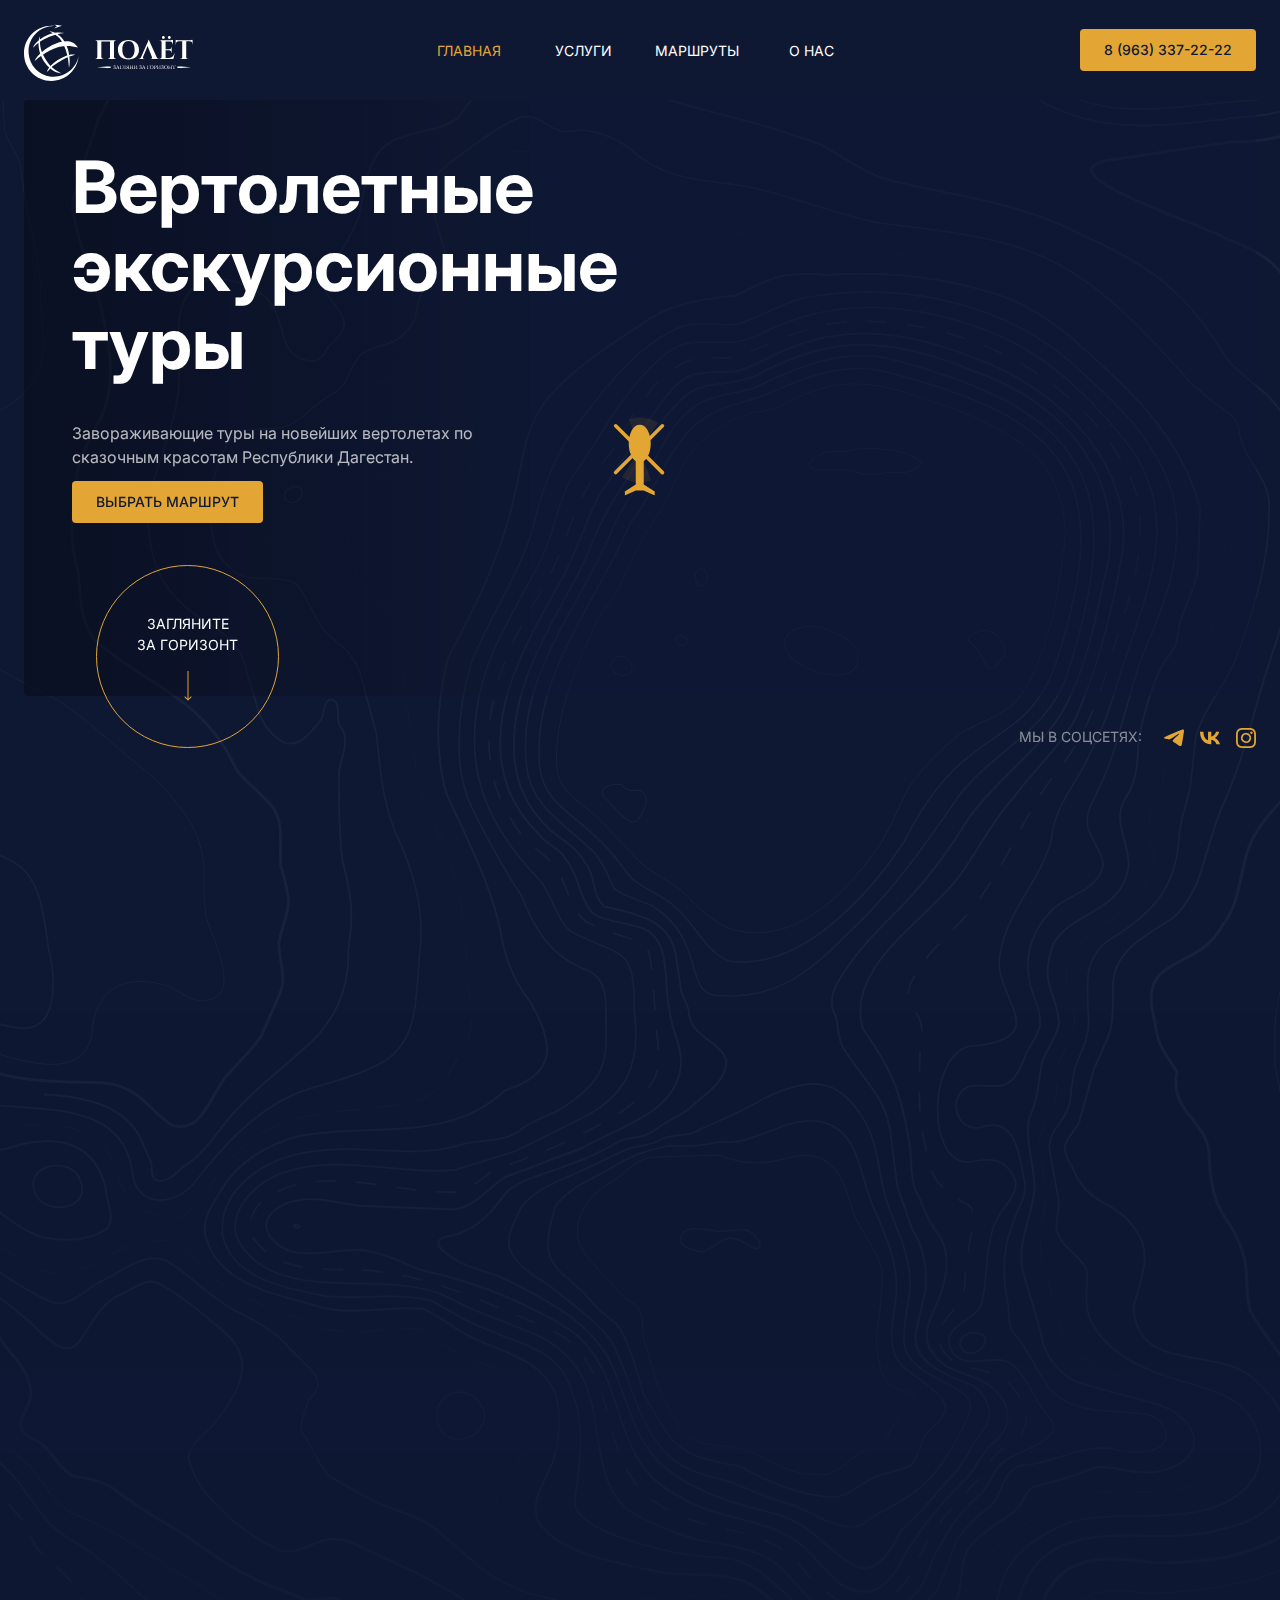
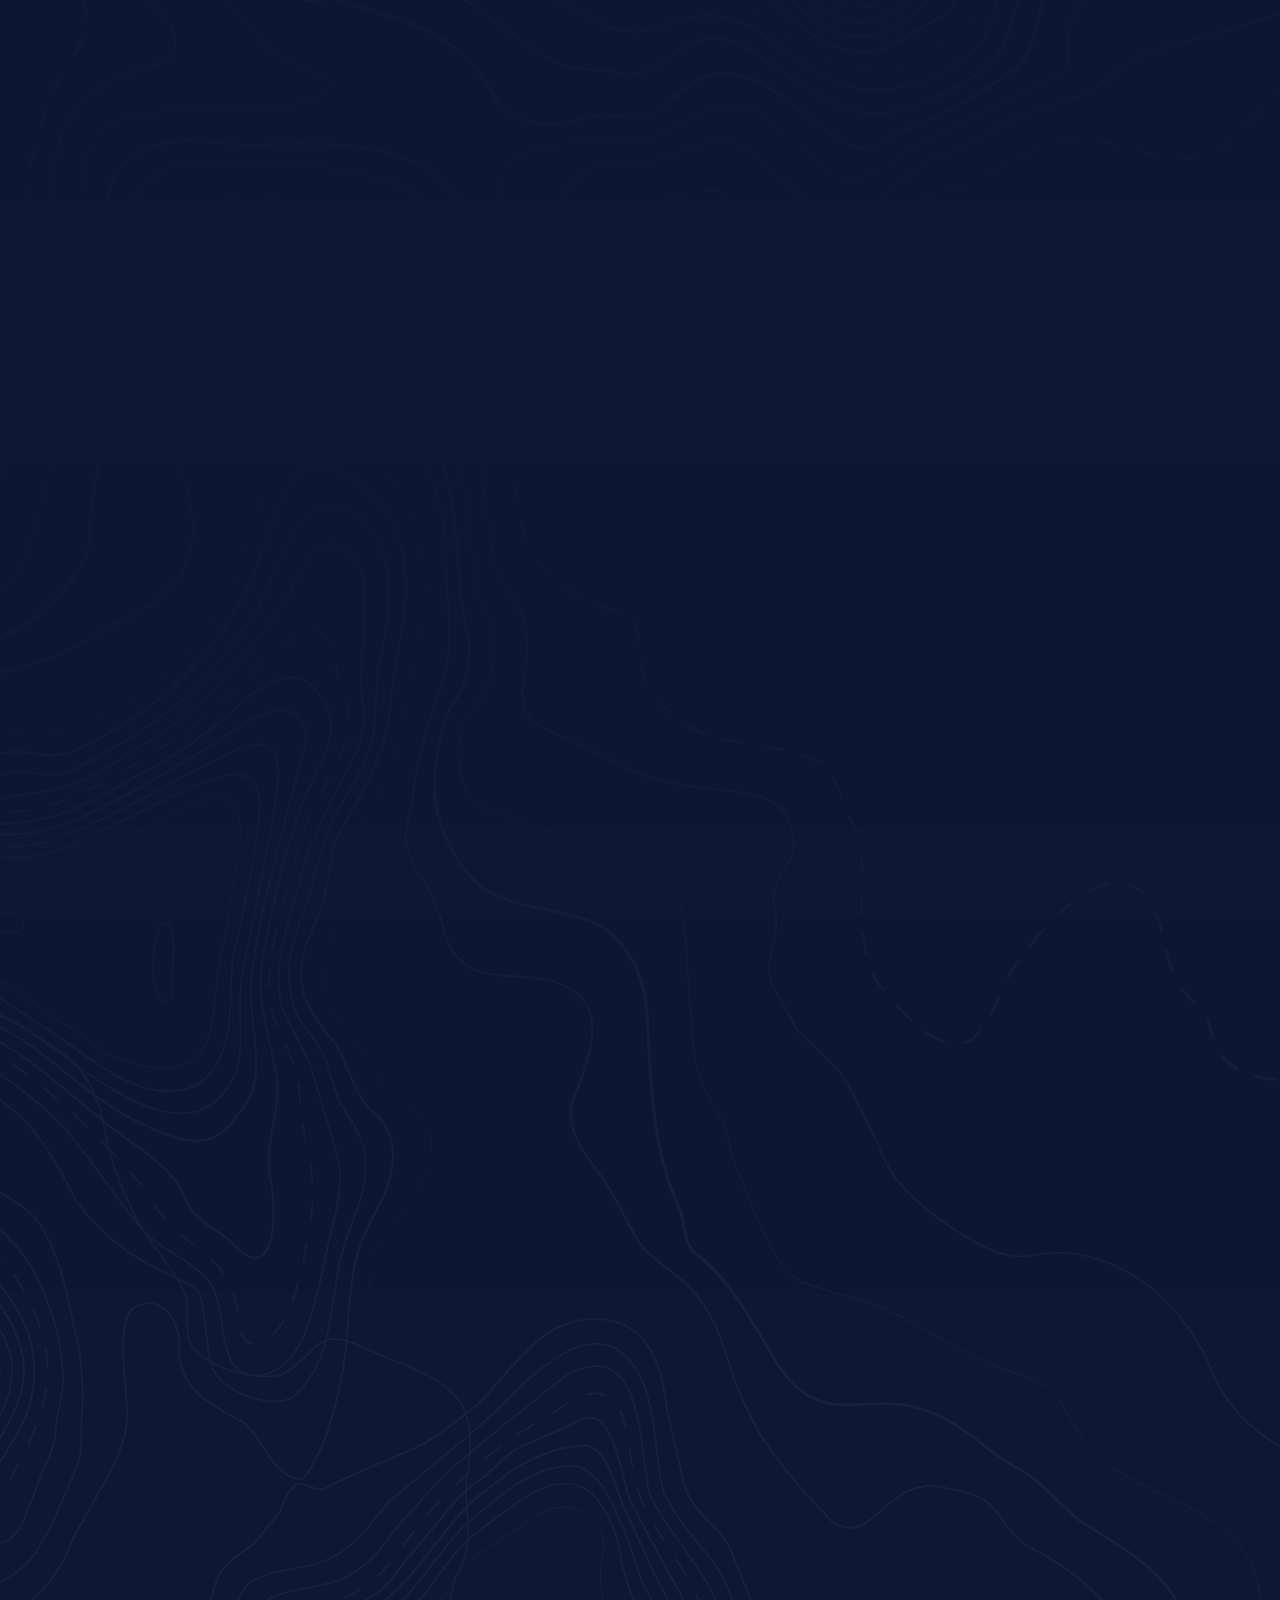
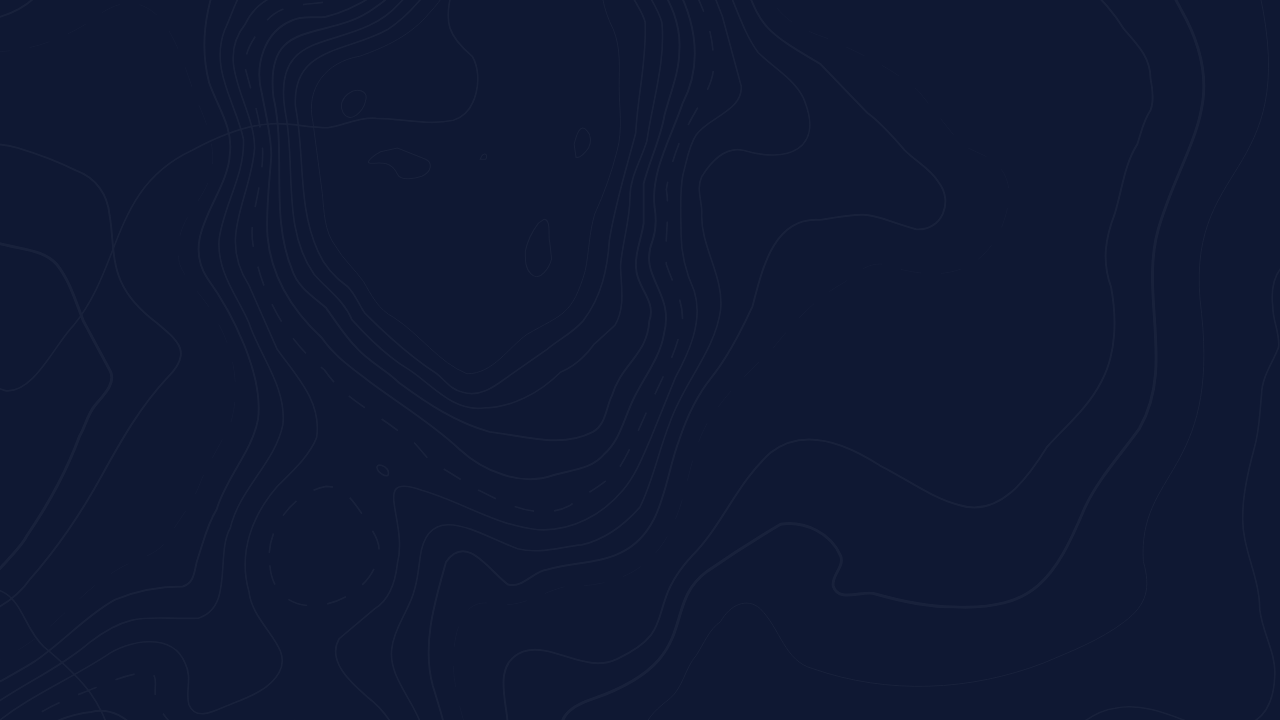
==== commit 8b941468: "fix: Improvementst" ====
--- a/index.html
+++ b/index.html
@@ -14,7 +14,6 @@
 <body class="scroll-disabled">
 	<!-- cursor -->
 	<div class="cursor cursor--hidden" id="cursor"></div>
-	<div class="cursor-border cursor-border--hidden" id="cursor-border"></div>
 	<!-- end of cursor -->
 	<!-- loader -->
 	<div class="loader" id="loader">
@@ -42,7 +41,7 @@
 				</button>
 				<a href="index.html" class="header__logotype">
 					<picture>
-						<source srcset="img/logotype.svg" media="(min-width: 1024px)">
+						<source srcset="img/logotype.svg" media="(min-width: 768px)">
 						<img src="img/logotype-mobile.svg" alt="ПОЛЁТ">
 					</picture>
 				</a>
@@ -76,16 +75,16 @@
 	<div class="mobile-menu" id="mobile-menu">
 		<ul class="mobile-menu__list">
 			<li class="mobile-menu__item mobile-menu__item--active">
-				<a href="#" class="mobile-menu__link">Главная</a>
+				<a href="index.html" class="mobile-menu__link">Главная</a>
 			</li>
 			<li class="mobile-menu__item @@services">
-				<a href="#" class="mobile-menu__link">Услуги</a>
+				<a href="services.html" class="mobile-menu__link">Услуги</a>
 			</li>
 			<li class="mobile-menu__item @@routes">
-				<a href="#" class="mobile-menu__link">Маршруты</a>
+				<a href="routes.html" class="mobile-menu__link">Маршруты</a>
 			</li>
 			<li class="mobile-menu__item @@about">
-				<a href="#" class="mobile-menu__link">О нас</a>
+				<a href="about.html" class="mobile-menu__link">О нас</a>
 			</li>
 		</ul>
 	</div>
@@ -162,6 +161,12 @@
 									<img src="img/about-img-03.jpg" alt="Image">
 								</picture>
 							</div>
+							<a href="#routes" class="back-to invest__back invest__back--mobile">
+								<span class="back-to__title">Выбрать <br>маршрут</span>
+								<svg class="back-to__icon">
+									<use xlink:href="img/sprite.svg#icon-arrow-bottom"></use>
+								</svg>
+							</a>
 						</div>
 						<div class="invest__right" data-aos="fade-left">
 							<h3 class="invest__title"><b>Инвестиции в эмоции –</b> это лучшие инвестиции в себя</h3>
@@ -172,7 +177,7 @@
 								Любое мероприятие – свидание, экскурсия, корпоратив, день рождения или просто семейная прогулка – станут уникальными <br>
 								и подарят море эмоций.
 							</p>
-							<a href="#routes" class="back-to invest__back">
+							<a href="#routes" class="back-to invest__back invest__back--desktop">
 								<span class="back-to__title">Выбрать <br>маршрут</span>
 								<svg class="back-to__icon">
 									<use xlink:href="img/sprite.svg#icon-arrow-bottom"></use>
--- a/css/app.min.css
+++ b/css/app.min.css
@@ -1 +1 @@
-*{cursor:none}body{position:relative;overflow-x:hidden;font-family:"Inter",sans-serif;font-size:16px;font-weight:normal;line-height:1.5;color:#fff;background-color:#0f1833}ul,ol,li{display:block;padding:0;margin:0;list-style:none}h1,h2,h3,h4,h5,h6{margin:0;font-weight:normal;line-height:1.5}p{margin:0}a{display:inline-block;color:#fff;text-decoration:none;-webkit-transition:all .25s ease-in-out;-o-transition:all .25s ease-in-out;transition:all .25s ease-in-out}a:hover{text-decoration:none;color:#fff}a:active{color:#fff}input[type=number]{-moz-appearance:textfield}input[type=number]::-webkit-outer-spin-button,input[type=number]::-webkit-inner-spin-button{display:none;-webkit-appearance:none;appearance:none;margin:0}input:-webkit-autofill{-webkit-animation-name:autofill;-webkit-animation-fill-mode:both}picture{display:block}picture>img{display:block;width:100%;height:100%;-o-object-fit:cover;object-fit:cover}img{max-width:100%}svg{-webkit-transition:all .25s ease-in-out;-o-transition:all .25s ease-in-out;transition:all .25s ease-in-out}.scroll-disabled{overflow:hidden}.container{margin:0 auto;padding:0 24px;max-width:1504px;width:100%}.btn{position:relative;z-index:1;overflow:hidden;display:block;padding:14px 24px;width:-webkit-fit-content;width:-moz-fit-content;width:fit-content;min-width:-webkit-min-content;min-width:-moz-min-content;min-width:min-content;font-size:14px;font-weight:500;line-height:1;text-transform:uppercase;text-align:center;color:#0f1833;background:#e3a634;border:none;border-radius:4px;-webkit-transition:all .25s ease-in-out;-o-transition:all .25s ease-in-out;transition:all .25s ease-in-out}.btn:focus{outline:none}.btn:hover{color:#0f1833}.btn:active{color:#0f1833}.btn::before{content:"";position:absolute;top:0;right:0;bottom:0;left:0;z-index:-1;display:block;-webkit-transform:translateY(100%);-ms-transform:translateY(100%);transform:translateY(100%);width:100%;height:100%;background:#ca8d1c;-webkit-transition:-webkit-transform .25s ease-in-out;transition:-webkit-transform .25s ease-in-out;-o-transition:transform .25s ease-in-out;transition:transform .25s ease-in-out;transition:transform .25s ease-in-out, -webkit-transform .25s ease-in-out}@media screen and (hover: hover){.btn:hover::before{-webkit-transform:translateY(0);-ms-transform:translateY(0);transform:translateY(0)}}.btn--transparent{color:#fff;background:rgba(0,0,0,0)}.btn--transparent:hover{color:#fff}.btn--transparent:active{color:#fff}.btn--transparent::before{background:rgba(255,255,255,.2)}.btn--transparent::after{content:"";position:absolute;top:0;right:0;bottom:0;left:0;z-index:-2;display:block;width:100%;height:100%;border:1px solid rgba(255,255,255,.4);border-radius:4px;-webkit-transition:border .25s ease-in-out;-o-transition:border .25s ease-in-out;transition:border .25s ease-in-out}.order-btn{display:-webkit-box;display:-ms-flexbox;display:flex;-webkit-box-align:center;-ms-flex-align:center;align-items:center}@media screen and (hover: hover){.order-btn:hover .order-btn__icon{margin-left:10px}}.order-btn__icon-wrap{display:-webkit-box;display:-ms-flexbox;display:flex;-webkit-box-align:center;-ms-flex-align:center;align-items:center;min-width:52px;width:52px;height:52px;border:1px solid #e3a634;border-radius:50%}.order-btn__icon{margin-left:-5px;min-width:30px;width:30px;height:30px;color:#e3a634}.order-btn__icon-wrap+.order-btn__title{margin-left:20px}@media screen and (max-width: 767px){.order-btn__icon-wrap+.order-btn__title{margin-left:10px}}.order-btn__title{font-size:16px;font-weight:normal}@media screen and (max-width: 767px){.order-btn__title{font-size:14px}}.input{-webkit-appearance:none;-moz-appearance:none;appearance:none;display:block;padding:15px 20px;font-size:16px;font-weight:normal;color:#fff;background:rgba(53,59,82,.8);border:none;border-radius:4px}.input::-webkit-input-placeholder{color:rgba(255,255,255,.5)}.input::-moz-placeholder{color:rgba(255,255,255,.5)}.input:-ms-input-placeholder{color:rgba(255,255,255,.5)}.input::-ms-input-placeholder{color:rgba(255,255,255,.5)}.input::placeholder{color:rgba(255,255,255,.5)}.input:focus{outline:none}@media screen and (max-width: 767px){.input{font-size:14px}}.textarea{-webkit-appearance:none;-moz-appearance:none;appearance:none;resize:none;display:block;padding:15px 20px;min-height:131px;font-size:16px;font-weight:normal;color:#fff;background:rgba(53,59,82,.8);border:none;border-radius:4px}.textarea::-webkit-input-placeholder{color:rgba(255,255,255,.5)}.textarea::-moz-placeholder{color:rgba(255,255,255,.5)}.textarea:-ms-input-placeholder{color:rgba(255,255,255,.5)}.textarea::-ms-input-placeholder{color:rgba(255,255,255,.5)}.textarea::placeholder{color:rgba(255,255,255,.5)}.textarea:focus{outline:none}@media screen and (max-width: 767px){.textarea{min-height:102px;font-size:14px}}.back-to{display:-webkit-box;display:-ms-flexbox;display:flex;-webkit-box-align:center;-ms-flex-align:center;align-items:center;-webkit-box-pack:center;-ms-flex-pack:center;justify-content:center;-webkit-box-orient:vertical;-webkit-box-direction:normal;-ms-flex-direction:column;flex-direction:column;padding:20px;min-width:183px;width:183px;height:183px;text-align:center;color:#fff;background:rgba(0,0,0,0);border:1px solid #e3a634;border-radius:50%}.back-to:focus{outline:none}@media screen and (hover: hover){.back-to:hover{background:rgba(227,166,52,.2)}.back-to:hover .back-to__icon{color:#fff}}@media screen and (max-width: 767px){.back-to{padding:20px;min-width:154px;width:154px;height:154px}}.back-to__title{display:block;font-size:14px;font-weight:normal;text-transform:uppercase}@media screen and (max-width: 767px){.back-to__title{font-size:12px}}.back-to__title+.back-to__icon,.back-to__icon+.back-to__title{margin-top:16px}@media screen and (max-width: 767px){.back-to__title+.back-to__icon,.back-to__icon+.back-to__title{margin-top:10px}}.back-to__icon{min-width:30px;width:30px;min-height:30px;height:30px;color:#e3a634}.cursor{position:fixed;top:-5px;left:-5px;z-index:10000;width:10px;height:10px;background:#fff;border-radius:50%;pointer-events:none}.cursor--hidden{opacity:0}.cursor-border{--size: 50px;position:fixed;top:calc(var(--size)/-2);left:calc(var(--size)/-2);z-index:10000;width:var(--size);height:var(--size);border-radius:50%;-webkit-box-shadow:0 0 0 1px #fff;box-shadow:0 0 0 1px #fff;pointer-events:none;-webkit-transition:top .15s ease-out,left .15s ease-out,width .15s ease-out,height .15s ease-out,background-color .15s ease-out;-o-transition:top .15s ease-out,left .15s ease-out,width .15s ease-out,height .15s ease-out,background-color .15s ease-out;transition:top .15s ease-out,left .15s ease-out,width .15s ease-out,height .15s ease-out,background-color .15s ease-out}.cursor-border--hidden{opacity:0}.c-socials{display:-webkit-box;display:-ms-flexbox;display:flex;-webkit-box-align:center;-ms-flex-align:center;align-items:center}.c-socials__title{font-size:14px;font-weight:normal;text-transform:uppercase;opacity:.5}@media screen and (max-width: 767px){.c-socials__title{display:none}}.c-socials__title+.c-socials__list{margin-left:22px}.c-socials__list{display:-webkit-box;display:-ms-flexbox;display:flex;-webkit-box-align:center;-ms-flex-align:center;align-items:center}.c-socials__item+.c-socials__item{margin-left:16px}.c-socials__link{display:block}@media screen and (hover: hover){.c-socials__link:hover svg{color:#fff}}.c-socials__icon{min-width:20px;width:20px;height:20px;color:#e3a634}.header{position:fixed;top:0;right:0;z-index:1001;padding:24px 0;width:100%;background:#0f1833}@media screen and (min-width: 768px)and (max-width: 1023px){.header{min-height:98px}}@media screen and (max-width: 767px){.header{padding:20px 0 24px}}.header__wrapper{display:-webkit-box;display:-ms-flexbox;display:flex;-webkit-box-align:center;-ms-flex-align:center;align-items:center;-webkit-box-pack:justify;-ms-flex-pack:justify;justify-content:space-between}.header__logotype{max-width:169px;width:100%;height:52px}.header__logotype img{display:block;width:100%;height:100%;-o-object-fit:contain;object-fit:contain}@media screen and (max-width: 1023px){.header__logotype{max-width:84px;height:auto}}@media screen and (max-width: 767px){.header__logotype{position:absolute;left:50%;-webkit-transform:translateX(-50%);-ms-transform:translateX(-50%);transform:translateX(-50%)}}.header__nav{position:absolute;left:50%;-webkit-transform:translateX(-50%);-ms-transform:translateX(-50%);transform:translateX(-50%)}@media screen and (max-width: 767px){.header__nav{display:none}}.header__number{position:relative;z-index:1;overflow:hidden;display:block;padding:14px 24px;font-size:14px;font-weight:500;line-height:1;text-align:center;color:#0f1833;background:#e3a634;border-radius:4px}.header__number:hover{color:#0f1833}.header__number:active{color:#0f1833}.header__number::before{content:"";position:absolute;top:0;right:0;bottom:0;left:0;z-index:-1;display:block;-webkit-transform:translateY(100%);-ms-transform:translateY(100%);transform:translateY(100%);width:100%;height:100%;background:#ca8d1c;-webkit-transition:-webkit-transform .25s ease-in-out;transition:-webkit-transform .25s ease-in-out;-o-transition:transform .25s ease-in-out;transition:transform .25s ease-in-out;transition:transform .25s ease-in-out, -webkit-transform .25s ease-in-out}@media screen and (hover: hover){.header__number:hover::before{-webkit-transform:translateY(0);-ms-transform:translateY(0);transform:translateY(0)}}@media screen and (max-width: 1023px){.header__number{padding:12px}}.header__number-icon{min-width:24px;width:24px;height:24px;color:#0f1833}@media screen and (min-width: 1024px){.header__number-icon{display:none}}@media screen and (max-width: 1023px){.header__number-title{display:none}}.nav__list{display:-webkit-box;display:-ms-flexbox;display:flex;-webkit-box-align:center;-ms-flex-align:center;align-items:center}.nav__item--active .nav__link{color:#e3a634}.nav__item+.nav__item{margin-left:30px}.nav__link{display:block;min-width:84px;font-size:14px;font-weight:normal;text-transform:uppercase;text-align:center}@media screen and (hover: hover){.nav__link:hover{color:#e3a634}}.hamburger{position:relative;display:block;padding:0;min-width:36px;width:36px;height:36px;font-size:0;background:rgba(0,0,0,0);border:none;border-radius:0}.hamburger:focus{outline:none}.hamburger--active .hamburger__inner:first-child{top:17.5px;-webkit-transform:rotate(45deg);-ms-transform:rotate(45deg);transform:rotate(45deg);width:30px}.hamburger--active .hamburger__inner:nth-child(2){opacity:0}.hamburger--active .hamburger__inner:last-child{top:17.5px;-webkit-transform:rotate(-45deg);-ms-transform:rotate(-45deg);transform:rotate(-45deg);width:30px}@media screen and (min-width: 768px){.hamburger{display:none}}.hamburger__inner{position:absolute;left:3px;height:3px;background:#fff;border-radius:4px;-webkit-transition:all .25s ease-in-out;-o-transition:all .25s ease-in-out;transition:all .25s ease-in-out}.hamburger__inner:first-child{top:7.5px;width:15px}.hamburger__inner:nth-child(2){top:17.5px;width:30px}.hamburger__inner:last-child{top:28.5px;width:20px}.mobile-menu{position:fixed;top:92px;right:24px;left:24px;z-index:1000;-webkit-transform:translateY(-104%);-ms-transform:translateY(-104%);transform:translateY(-104%);visibility:hidden;background:#cd9734;border-radius:4px;-webkit-box-shadow:0px 4px 34px #0f1833;box-shadow:0px 4px 34px #0f1833;-webkit-transition:all .25s ease-in-out;-o-transition:all .25s ease-in-out;transition:all .25s ease-in-out;pointer-events:none}.mobile-menu--active{-webkit-transform:translateY(0);-ms-transform:translateY(0);transform:translateY(0);visibility:visible;pointer-events:all}@media screen and (min-width: 768px){.mobile-menu{display:none}}.mobile-menu__list{padding:12px 0;width:100%}.mobile-menu__item--active .mobile-menu__link{color:#fff;background:rgba(15,24,51,.1)}.mobile-menu__item--active .mobile-menu__link:hover{color:#fff}.mobile-menu__item--active .mobile-menu__link:active{color:#fff}.mobile-menu__link{display:block;padding:17px 23px;width:100%;font-size:14px;font-weight:normal;text-transform:uppercase;text-align:center;color:#0f1833}.mobile-menu__link:hover{color:#0f1833}.mobile-menu__link:active{color:#0f1833}.footer{padding:38px 0 80px}@media screen and (max-width: 767px){.footer{padding:38px 0 32px}}.footer__wrapper{position:relative;display:-webkit-box;display:-ms-flexbox;display:flex}@media screen and (max-width: 1199px){.footer__wrapper{-webkit-box-orient:vertical;-webkit-box-direction:normal;-ms-flex-direction:column;flex-direction:column}.footer__wrapper--bottom{text-align:center}}@media screen and (min-width: 768px)and (max-width: 1199px){.footer__wrapper--bottom .footer__block+.footer__block{margin-top:16px}}@media screen and (max-width: 767px){.footer__wrapper--bottom .footer__block+.footer__block{margin-top:8px}}.footer__wrapper+.footer__wrapper{margin-top:25px}@media screen and (max-width: 1199px){.footer__wrapper+.footer__wrapper{margin-top:96px}}.footer__back{position:absolute;top:50%;right:0;z-index:1;-webkit-transform:translateY(-50%);-ms-transform:translateY(-50%);transform:translateY(-50%)}@media screen and (max-width: 767px){.footer__back{top:60px;-webkit-transform:none;-ms-transform:none;transform:none}}.footer__block{width:25%}@media screen and (max-width: 1199px){.footer__block{width:100%}}@media screen and (max-width: 1199px){.footer__block+.footer__block{margin-top:24px}}.footer__help{display:block;margin-bottom:4px;font-size:16px;font-weight:500;color:#e3a634}.footer__link{display:block;font-size:16px;font-weight:500}@media screen and (hover: hover){.footer__link[href]:hover{color:#e3a634}}.footer__copyright{display:block;font-size:14px;font-weight:normal;opacity:.5}@media screen and (max-width: 767px){.footer__copyright{font-size:12px}}.footer__info{display:block;font-size:14px;font-weight:normal;text-decoration:underline;opacity:.5}@media screen and (max-width: 767px){.footer__info{font-size:12px}}@media screen and (max-width: 1199px){.footer__socials{-webkit-box-pack:center;-ms-flex-pack:center;justify-content:center}}.wrapper{position:relative;overflow:hidden;padding-top:100px;min-height:100vh;background-image:url(../img/bg-pattern.svg);background-repeat:no-repeat;background-size:cover;background-position:center center}@media screen and (min-width: 768px)and (max-width: 1023px){.wrapper{padding-top:98px}}@media screen and (max-width: 767px){.wrapper{padding-top:92px}}.loader{position:fixed;top:0;right:0;bottom:0;left:0;z-index:10000;width:100%;height:100%}.loader--hidden{visibility:hidden;opacity:0;pointer-events:none}.loader--hidden .loader__block{opacity:0}.loader__block{position:absolute;top:50%;left:50%;-webkit-transform:translate(-50%, -50%);-ms-transform:translate(-50%, -50%);transform:translate(-50%, -50%);-webkit-transition:opacity .25s ease-in-out;-o-transition:opacity .25s ease-in-out;transition:opacity .25s ease-in-out}.loader__icon:not(.loader__icon--rotate){position:absolute;top:calc(50% + 10px);left:50%;-webkit-transform:translate(-50%, -50%);-ms-transform:translate(-50%, -50%);transform:translate(-50%, -50%)}.loader__icon--rotate{-webkit-transform:rotate(90deg);-ms-transform:rotate(90deg);transform:rotate(90deg);-webkit-animation:helicopters 1.5s linear infinite;animation:helicopters 1.5s linear infinite}.section-heading{display:-webkit-box;display:-ms-flexbox;display:flex;-webkit-box-align:start;-ms-flex-align:start;align-items:flex-start;-webkit-box-pack:justify;-ms-flex-pack:justify;justify-content:space-between;margin-bottom:70px}@media screen and (max-width: 1023px){.section-heading{-webkit-box-orient:vertical;-webkit-box-direction:normal;-ms-flex-direction:column;flex-direction:column}}@media screen and (max-width: 767px){.section-heading{margin-bottom:30px}}.section-heading__title{max-width:608px;width:100%;font-size:40px;font-weight:bold;line-height:1.15}@media screen and (min-width: 1024px)and (max-width: 1199px){.section-heading__title{font-size:32px}}@media screen and (max-width: 767px){.section-heading__title{font-size:20px}}.section-heading__description{margin-left:40px;max-width:552px;width:100%;font-size:16px;font-weight:normal;opacity:.5}@media screen and (max-width: 1023px){.section-heading__description{margin-top:30px;margin-left:0}}@media screen and (max-width: 767px){.section-heading__description{font-size:14px}}.main{position:relative}.main__wrapper{position:relative;z-index:1;overflow:hidden;padding:48px 48px 134px 48px;min-height:596px;border-radius:4px}.main__wrapper::before{content:"";position:absolute;top:0;right:0;bottom:0;left:0;z-index:-3;-webkit-transform:translateX(-104%);-ms-transform:translateX(-104%);transform:translateX(-104%);display:block;width:100%;height:100%;background:#141f43;-webkit-animation:background-wrapper 1s linear 1s forwards;animation:background-wrapper 1s linear 1s forwards}@media screen and (min-width: 768px)and (max-width: 1023px){.main__wrapper{padding:30px 30px 134px 30px;min-height:520px}}@media screen and (max-width: 767px){.main__wrapper{padding:20px 20px 114px 20px;min-height:480px}}.main__bg{position:absolute;top:0;right:0;bottom:0;left:0;z-index:1;width:0;height:100%;-o-object-fit:cover;object-fit:cover;-webkit-animation:background-video 1s linear 2s forwards;animation:background-video 1s linear 2s forwards}.main__overlay{position:absolute;top:0;right:0;bottom:0;left:0;z-index:2;width:100%;height:100%;background:rgba(15,24,51,.35)}.main__overlay::after{content:"";position:absolute;top:0;right:0;bottom:0;left:0;z-index:-1;display:block;width:100%;height:100%;background:-webkit-gradient(linear, left top, right top, from(rgba(0, 0, 0, 0.3)), color-stop(42.38%, rgba(0, 0, 0, 0)));background:-o-linear-gradient(left, rgba(0, 0, 0, 0.3) 0%, rgba(0, 0, 0, 0) 42.38%);background:linear-gradient(90deg, rgba(0, 0, 0, 0.3) 0%, rgba(0, 0, 0, 0) 42.38%)}.main__body{position:relative;z-index:2}.main__back{position:absolute;bottom:0;left:calc(50% - 752px + 24px + 48px);z-index:1}@media screen and (max-width: 1503px){.main__back{left:72px}}@media screen and (min-width: 768px)and (max-width: 1023px){.main__back{left:54px}}@media screen and (max-width: 767px){.main__back{left:44px}}.main__title{font-size:72px;font-weight:bold;line-height:1.08}@media screen and (min-width: 768px)and (max-width: 1023px){.main__title{font-size:48px}}@media screen and (max-width: 767px){.main__title{font-size:32px}}.main__description{margin-top:40px;max-width:430px;width:100%;font-size:16px;font-weight:normal;opacity:.7}@media screen and (max-width: 767px){.main__description{margin-top:72px;font-size:14px;opacity:1}}.main__btn{margin-top:12px}@media screen and (max-width: 767px){.main__btn{margin-top:16px;width:100%}}.main__inner{position:relative;z-index:2;display:-webkit-box;display:-ms-flexbox;display:flex;-webkit-box-align:center;-ms-flex-align:center;align-items:center;-webkit-box-pack:end;-ms-flex-pack:end;justify-content:flex-end;margin-top:28px}@media screen and (max-width: 767px){.main__inner{margin-top:24px}}.feedback{position:relative;z-index:1;overflow:hidden;padding:108px 0}.feedback::before{content:"";position:absolute;top:50%;left:calc(50% - 752px + 24px);z-index:-2;-webkit-transform:translateY(-50%);-ms-transform:translateY(-50%);transform:translateY(-50%);display:block;width:871px;height:437px;background-image:url(../img/helicopter.png);background-repeat:no-repeat;background-size:contain;background-position:center center}.feedback::after{content:"";position:absolute;top:50%;left:calc(50% - 752px + 24px + 275px);z-index:-1;-webkit-transform:translateY(-50%);-ms-transform:translateY(-50%);transform:translateY(-50%);display:block;width:609px;height:593px;background:-webkit-gradient(linear, right top, left top, color-stop(3.32%, #0F1833), color-stop(89.77%, rgba(15, 24, 51, 0)));background:-o-linear-gradient(right, #0F1833 3.32%, rgba(15, 24, 51, 0) 89.77%);background:linear-gradient(270deg, #0F1833 3.32%, rgba(15, 24, 51, 0) 89.77%)}@media screen and (max-width: 1503px){.feedback::before{left:20px}.feedback::after{left:295px}}@media screen and (min-width: 1200px)and (max-width: 1399px){.feedback::after{left:20px;width:871px;background:-webkit-gradient(linear, right top, left top, color-stop(23.32%, #0F1833), color-stop(89.77%, rgba(15, 24, 51, 0)));background:-o-linear-gradient(right, #0F1833 23.32%, rgba(15, 24, 51, 0) 89.77%);background:linear-gradient(270deg, #0F1833 23.32%, rgba(15, 24, 51, 0) 89.77%)}}@media screen and (max-width: 1199px){.feedback::before,.feedback::after{display:none}}@media screen and (max-width: 767px){.feedback{padding:50px 0 0}}.feedback__wrapper{margin-left:auto;max-width:617px;width:100%}@media screen and (max-width: 1199px){.feedback__wrapper{max-width:none}}.feedback__title{font-size:40px;font-weight:bold;line-height:1.2}@media screen and (max-width: 767px){.feedback__title{font-size:24px}}.feedback__description{margin-top:20px;font-size:16px;font-weight:normal;opacity:.5}@media screen and (max-width: 767px){.feedback__description{margin-top:16px;font-size:14px}}.feedback__form{margin-top:46px}@media screen and (max-width: 767px){.feedback__form{margin-top:16px}}.feedback-form__inner{display:-webkit-box;display:-ms-flexbox;display:flex;-webkit-box-pack:justify;-ms-flex-pack:justify;justify-content:space-between}@media screen and (max-width: 767px){.feedback-form__inner{-webkit-box-orient:vertical;-webkit-box-direction:normal;-ms-flex-direction:column;flex-direction:column}}.feedback-form__inner+.feedback-form__inner{margin-top:30px}@media screen and (max-width: 767px){.feedback-form__inner+.feedback-form__inner{margin-top:16px}}.feedback-form__input{width:100%}.feedback-form__input+.feedback-form__input{margin-left:18px}@media screen and (max-width: 767px){.feedback-form__input+.feedback-form__input{margin-top:16px;margin-left:0}}.feedback-form__bottom{display:-webkit-box;display:-ms-flexbox;display:flex;-webkit-box-pack:justify;-ms-flex-pack:justify;justify-content:space-between;margin-top:24px}@media screen and (max-width: 767px){.feedback-form__bottom{-webkit-box-orient:vertical;-webkit-box-direction:normal;-ms-flex-direction:column;flex-direction:column;margin-top:16px}}.feedback-form__copyright{font-size:13px;font-weight:normal;opacity:.5}.feedback-form__copyright>a{display:inline;text-decoration:underline;color:#fff}.feedback-form__copyright>a:hover{color:#fff}@media screen and (max-width: 767px){.feedback-form__copyright{font-size:11px}}.feedback-form__copyright+.feedback-form__btn,.feedback-form__btn+.feedback-form__copyright{margin-left:32px}@media screen and (max-width: 767px){.feedback-form__copyright+.feedback-form__btn,.feedback-form__btn+.feedback-form__copyright{margin-top:16px;margin-left:0}}@media screen and (max-width: 767px){.feedback-form__btn{width:100%}}.page-top__wrapper{position:relative;overflow:hidden;padding:97px 232px 97px 49px}@media screen and (min-width: 1024px)and (max-width: 1199px){.page-top__wrapper{padding:117px 222px 117px 39px}}@media screen and (min-width: 768px)and (max-width: 1023px){.page-top__wrapper{padding:117px 222px 117px 39px}}@media screen and (max-width: 767px){.page-top__wrapper{padding:173px 20px 20px}}.page-top__img{position:absolute;top:0;right:0;left:0;z-index:1;overflow:hidden;width:100%;height:205px;border-radius:4px}.page-top__img img{display:block;width:100%;height:100%;-o-object-fit:cover;object-fit:cover}.page-top__img::before{content:"";position:absolute;top:0;right:0;bottom:0;left:0;display:block;width:100%;height:100%;background:rgba(15,24,51,.35)}.page-top__img::after{content:"";position:absolute;top:0;right:0;bottom:0;left:0;display:block;width:100%;height:100%;background:-webkit-gradient(linear, left top, right top, from(rgba(0, 0, 0, 0.3)), color-stop(42.38%, rgba(0, 0, 0, 0)));background:-o-linear-gradient(left, rgba(0, 0, 0, 0.3) 0%, rgba(0, 0, 0, 0) 42.38%);background:linear-gradient(90deg, rgba(0, 0, 0, 0.3) 0%, rgba(0, 0, 0, 0) 42.38%)}@media screen and (min-width: 768px)and (max-width: 1023px){.page-top__img{height:175px}}.page-top__title{position:relative;z-index:1;font-size:128px;font-weight:bold}@media screen and (min-width: 1024px)and (max-width: 1199px){.page-top__title{font-size:94px}}@media screen and (min-width: 767px)and (max-width: 1023px){.page-top__title{font-size:62px}}@media screen and (max-width: 767px){.page-top__title{font-size:42px}}.page-top__back{position:absolute;top:83px;right:45px;z-index:1}@media screen and (min-width: 768px)and (max-width: 1199px){.page-top__back{right:35px}}@media screen and (max-width: 767px){.page-top__back{display:none}}.about{padding:26px 0}.about__wrapper{display:-webkit-box;display:-ms-flexbox;display:flex;-webkit-box-pack:justify;-ms-flex-pack:justify;justify-content:space-between}@media screen and (max-width: 1199px){.about__wrapper{-webkit-box-orient:vertical;-webkit-box-direction:normal;-ms-flex-direction:column;flex-direction:column}}.about__left{max-width:566px;width:100%}@media screen and (min-width: 1024px)and (max-width: 1199px){.about__left{max-width:70%}}.about__title{font-size:40px;font-weight:300;line-height:1.15}.about__title b,.about__title strong{font-weight:bold}@media screen and (max-width: 767px){.about__title{font-size:24px}}.about__description{margin-top:20px;font-size:16px;font-weight:normal;opacity:.5}@media screen and (max-width: 767px){.about__description{font-size:14px}}.about__btn{margin-top:24px}@media screen and (max-width: 767px){.about__btn{width:100%}}.about__right{margin-left:60px;max-width:668px;width:100%}@media screen and (min-width: 768px)and (max-width: 1199px){.about__right{margin:50px auto 0}}@media screen and (max-width: 767px){.about__right{margin:30px auto 0}}.about__images{display:-webkit-box;display:-ms-flexbox;display:flex;-webkit-box-align:start;-ms-flex-align:start;align-items:flex-start}.about__img{position:relative;overflow:hidden;max-width:320px;min-width:320px;height:462px;border-radius:4px;-webkit-box-shadow:0px 34px 54px rgba(0,0,0,.15);box-shadow:0px 34px 54px rgba(0,0,0,.15)}.about__img img{display:block;width:100%;height:100%;-o-object-fit:cover;object-fit:cover}.about__img::before{content:"";position:absolute;top:0;right:0;bottom:0;left:0;display:block;width:100%;height:100%;background:rgba(42,67,144,.5)}.about__img:first-child{margin-top:50px}@media screen and (min-width: 1200px)and (max-width: 1399px){.about__img{max-width:260px;min-width:260px;height:372px}}@media screen and (max-width: 767px){.about__img{max-width:calc(50% - 6px);min-width:calc(50% - 6px)}.about__img:first-child{margin-top:27px}}@media screen and (min-width: 576px)and (max-width: 767px){.about__img{height:368px}}@media screen and (max-width: 575px){.about__img{height:248px}}.about__img+.about__img{margin-left:28px}@media screen and (max-width: 767px){.about__img+.about__img{margin-left:12px}}.invest{padding:55px 0 68px}@media screen and (max-width: 767px){.invest{padding:54px 0 120px}}.invest__wrapper{position:relative;display:-webkit-box;display:-ms-flexbox;display:flex;-webkit-box-align:center;-ms-flex-align:center;align-items:center;-webkit-box-pack:justify;-ms-flex-pack:justify;justify-content:space-between}@media screen and (max-width: 1199px){.invest__wrapper{-webkit-box-orient:vertical;-webkit-box-direction:reverse;-ms-flex-direction:column-reverse;flex-direction:column-reverse;-webkit-box-align:start;-ms-flex-align:start;align-items:flex-start}}.invest__left{max-width:668px;min-width:668px;width:100%}@media screen and (min-width: 1200px)and (max-width: 1399px){.invest__left{max-width:548px;min-width:548px}}@media screen and (max-width: 1199px){.invest__left{margin:0 auto}}@media screen and (max-width: 767px){.invest__left{min-width:auto}}.invest__images{display:-webkit-box;display:-ms-flexbox;display:flex;-webkit-box-align:start;-ms-flex-align:start;align-items:flex-start;-ms-flex-wrap:wrap;flex-wrap:wrap}.invest__img{position:relative;overflow:hidden;max-width:320px;min-width:320px;height:462px;border-radius:4px;-webkit-box-shadow:0px 34px 54px rgba(0,0,0,.15);box-shadow:0px 34px 54px rgba(0,0,0,.15)}.invest__img img{display:block;width:100%;height:100%;-o-object-fit:cover;object-fit:cover}.invest__img::before{content:"";position:absolute;top:0;right:0;bottom:0;left:0;display:block;width:100%;height:100%;background:rgba(42,67,144,.5)}.invest__img:first-child{margin-top:118px}.invest__img:nth-child(2){margin-left:28px}.invest__img:last-child{margin-top:-252px;margin-left:245px}@media screen and (min-width: 1200px)and (max-width: 1399px){.invest__img{max-width:260px;min-width:260px;height:372px}}@media screen and (max-width: 767px){.invest__img{max-width:calc(50% - 10px);min-width:calc(50% - 10px)}.invest__img:first-child{margin-top:27px}.invest__img:nth-child(2){margin-left:20px}.invest__img:last-child{margin-top:-62px;margin-left:35%}}@media screen and (min-width: 576px)and (max-width: 767px){.invest__img{height:368px}}@media screen and (max-width: 575px){.invest__img{height:248px}}.invest__right{margin-left:75px;max-width:668px;width:100%}@media screen and (min-width: 1200px)and (max-width: 1399px){.invest__right{margin-left:45px}}@media screen and (min-width: 768px)and (max-width: 1199px){.invest__right{margin-bottom:50px;margin-left:0}}@media screen and (max-width: 767px){.invest__right{margin-bottom:24px;margin-left:0}}.invest__title{font-size:40px;font-weight:300;line-height:1.15}.invest__title b,.invest__title strong{font-weight:bold}@media screen and (max-width: 767px){.invest__title{font-size:24px}}.invest__description{margin-top:20px;font-size:16px;font-weight:normal;opacity:.5}@media screen and (max-width: 767px){.invest__description{font-size:14px}}.invest__back{margin-top:48px}@media screen and (max-width: 1199px){.invest__back{position:absolute;bottom:-72px;left:0;z-index:1;margin-top:0}}.services{padding:26px 0 74px}@media screen and (max-width: 767px){.services{padding:20px 0}}.services__wrapper{display:-webkit-box;display:-ms-flexbox;display:flex;-ms-flex-wrap:wrap;flex-wrap:wrap}.services__item{position:relative;z-index:1;overflow:hidden;padding:26px 38px;background-repeat:no-repeat;background-size:cover;background-position:center center;border-left:1px solid #e3a634}.services__item::before{content:"";position:absolute;top:0;right:0;bottom:0;left:0;z-index:-1;display:block;width:100%;height:100%;background:rgba(15,24,51,.8)}@media screen and (hover: hover){.services__item:hover .services__img img{-webkit-transform:scale(1.2);-ms-transform:scale(1.2);transform:scale(1.2);-webkit-transition:-webkit-transform 6s linear;transition:-webkit-transform 6s linear;-o-transition:transform 6s linear;transition:transform 6s linear;transition:transform 6s linear, -webkit-transform 6s linear}}@media screen and (min-width: 1400px){.services__item{width:calc(50% - 60px)}.services__item:nth-child(2n){margin-left:120px}.services__item:nth-child(n+3){margin-top:60px}}@media screen and (min-width: 1024px)and (max-width: 1399px){.services__item{width:calc(50% - 20px)}.services__item:nth-child(2n){margin-left:40px}.services__item:nth-child(n+3){margin-top:40px}}@media screen and (max-width: 1023px){.services__item{display:-webkit-box;display:-ms-flexbox;display:flex;-webkit-box-orient:vertical;-webkit-box-direction:normal;-ms-flex-direction:column;flex-direction:column;-webkit-box-pack:justify;-ms-flex-pack:justify;justify-content:space-between;padding:16px;width:100%;min-height:209px}}@media screen and (max-width: 1023px){.services__item+.services__item{margin-top:32px}}.services__img{position:absolute;top:0;right:0;bottom:0;left:0;z-index:-2;display:block;width:100%;height:100%}.services__img img{display:block;width:100%;height:100%;-o-object-fit:cover;object-fit:cover;-webkit-transition:-webkit-transform .1s linear;transition:-webkit-transform .1s linear;-o-transition:transform .1s linear;transition:transform .1s linear;transition:transform .1s linear, -webkit-transform .1s linear}.services__title{display:block;font-size:24px;font-weight:normal;text-transform:uppercase}@media screen and (max-width: 767px){.services__title{font-size:20px}}.services__description{display:block;margin-top:20px;max-width:455px;width:100%;font-size:16px;font-weight:normal}@media screen and (max-width: 767px){.services__description{display:none}}.services__btn{margin-top:45px}@media screen and (max-width: 767px){.services__btn{margin-top:65px}}.routes{padding:26px 0 74px}@media screen and (max-width: 767px){.routes{padding:20px 0}}.routes__slider{position:relative}.routes__slider::after{content:"";position:absolute;top:50%;right:0;z-index:1;-webkit-transform:translateY(-50%);-ms-transform:translateY(-50%);transform:translateY(-50%);display:block;min-width:457px;width:457px;height:100%;background:-webkit-gradient(linear, right top, left top, color-stop(3.32%, #0F1833), color-stop(89.77%, rgba(15, 24, 51, 0)));background:-o-linear-gradient(right, #0F1833 3.32%, rgba(15, 24, 51, 0) 89.77%);background:linear-gradient(270deg, #0F1833 3.32%, rgba(15, 24, 51, 0) 89.77%)}.routes__slider .swiper-slide{opacity:.7;-webkit-transition:opacity .25s ease-in-out;-o-transition:opacity .25s ease-in-out;transition:opacity .25s ease-in-out}.routes__slider .swiper-slide-active{opacity:1}.routes__slider .swiper-button-next{position:absolute;top:50%;right:0;z-index:10;-webkit-transform:translateY(-50%);-ms-transform:translateY(-50%);transform:translateY(-50%);display:-webkit-box;display:-ms-flexbox;display:flex;-webkit-box-align:center;-ms-flex-align:center;align-items:center;-webkit-box-pack:center;-ms-flex-pack:center;justify-content:center;padding:0;min-width:183px;width:183px;height:183px;background:rgba(0,0,0,0);border:1px solid #e3a634;border-radius:50%;-webkit-transition:background .25s ease-in-out;-o-transition:background .25s ease-in-out;transition:background .25s ease-in-out}.routes__slider .swiper-button-next:focus{outline:none}@media screen and (hover: hover){.routes__slider .swiper-button-next:hover{background:#e3a634}.routes__slider .swiper-button-next:hover .swiper-button-icon{color:#fff}}.routes__slider .swiper-button-icon{min-width:30px;width:30px;height:30px;color:#e3a634}.routes__slider .routes__item{height:var(--heightSlides)}.routes__wrapper{display:-webkit-box;display:-ms-flexbox;display:flex;-ms-flex-wrap:wrap;flex-wrap:wrap}.routes__wrapper .routes__item{min-height:220px}@media screen and (min-width: 1400px){.routes__wrapper .routes__item{width:calc(25% - 27px)}.routes__wrapper .routes__item:nth-child(4n),.routes__wrapper .routes__item:nth-child(4n-1),.routes__wrapper .routes__item:nth-child(4n-2){margin-left:36px}.routes__wrapper .routes__item:nth-child(n+5){margin-top:20px}}@media screen and (min-width: 1024px)and (max-width: 1399px){.routes__wrapper .routes__item{width:calc(33.33% - 20px)}.routes__wrapper .routes__item:nth-child(3n),.routes__wrapper .routes__item:nth-child(3n-1){margin-left:30px}.routes__wrapper .routes__item:nth-child(n+4){margin-top:30px}}@media screen and (min-width: 768px)and (max-width: 1023px){.routes__wrapper .routes__item{width:calc(50% - 20px)}.routes__wrapper .routes__item:nth-child(2n){margin-left:40px}.routes__wrapper .routes__item:nth-child(n+3){margin-top:30px}}@media screen and (max-width: 767px){.routes__wrapper .routes__item{width:100%;min-height:auto}}@media screen and (max-width: 767px){.routes__wrapper .routes__item+.routes__item{margin-top:30px}}.routes__item{position:relative;z-index:1;display:-webkit-box;display:-ms-flexbox;display:flex;-webkit-box-orient:vertical;-webkit-box-direction:normal;-ms-flex-direction:column;flex-direction:column;-webkit-box-pack:justify;-ms-flex-pack:justify;justify-content:space-between;overflow:hidden;padding:20px;min-height:144px;border-radius:4px;-webkit-box-shadow:0px 34px 54px rgba(0,0,0,.15);box-shadow:0px 34px 54px rgba(0,0,0,.15)}.routes__item::before{content:"";position:absolute;top:0;right:0;bottom:0;left:0;z-index:-2;display:block;width:100%;height:100%;background:rgba(0,0,0,.2)}.routes__item::after{content:"";position:absolute;top:0;right:0;bottom:0;left:0;z-index:-1;display:block;width:100%;height:100%;background:rgba(42,67,144,.4)}@media screen and (hover: hover){.routes__item:hover .routes__img img{-webkit-transform:scale(1.2);-ms-transform:scale(1.2);transform:scale(1.2);-webkit-transition:-webkit-transform 6s linear;transition:-webkit-transform 6s linear;-o-transition:transform 6s linear;transition:transform 6s linear;transition:transform 6s linear, -webkit-transform 6s linear}}.routes__img{position:absolute;top:0;right:0;bottom:0;left:0;z-index:-1;width:100%;height:100%;border-radius:4px}.routes__img img{display:block;width:100%;height:100%;-o-object-fit:cover;object-fit:cover;-webkit-transition:-webkit-transform .1s linear;transition:-webkit-transform .1s linear;-o-transition:transform .1s linear;transition:transform .1s linear;transition:transform .1s linear, -webkit-transform .1s linear}.routes__top{display:-webkit-box;display:-ms-flexbox;display:flex;-webkit-box-align:center;-ms-flex-align:center;align-items:center;-webkit-box-pack:justify;-ms-flex-pack:justify;justify-content:space-between}.routes__title{display:-webkit-box;display:-ms-flexbox;display:flex;-webkit-box-align:center;-ms-flex-align:center;align-items:center;font-size:18px;font-weight:500;line-height:1.2}.routes__title::before{content:"";display:block;margin-right:16px;min-width:23px;height:32px;background-image:url(../img/sprite.svg#icon-helicopter);background-repeat:no-repeat;background-size:contain;background-position:center center}.routes__time{display:block;margin-left:18px;font-size:18px;font-weight:500}.routes__list{display:-webkit-box;display:-ms-flexbox;display:flex;-ms-flex-wrap:wrap;flex-wrap:wrap;margin-top:32px}.routes__list-item{font-size:13px;font-weight:normal}.routes__list-item:not(:last-child)::after{content:"|";padding:0 4px}.route{padding:20px 0 60px}@media screen and (max-width: 767px){.route{padding:20px 0 0}}.route__top{display:-webkit-box;display:-ms-flexbox;display:flex;-webkit-box-pack:justify;-ms-flex-pack:justify;justify-content:space-between}@media screen and (max-width: 1023px){.route__top{-webkit-box-orient:vertical;-webkit-box-direction:normal;-ms-flex-direction:column;flex-direction:column}}.route__description{font-size:16px;font-weight:normal;opacity:.5}@media screen and (max-width: 767px){.route__description{font-size:14px}}.route__description+.route__description{margin-left:70px}@media screen and (max-width: 1023px){.route__description+.route__description{margin-top:24px;margin-left:0}}.route__wrapper{display:-webkit-box;display:-ms-flexbox;display:flex;-webkit-box-pack:justify;-ms-flex-pack:justify;justify-content:space-between;margin-top:90px}@media screen and (max-width: 1023px){.route__wrapper{-webkit-box-orient:vertical;-webkit-box-direction:normal;-ms-flex-direction:column;flex-direction:column}}@media screen and (max-width: 767px){.route__wrapper{margin-top:24px}}.route__left{max-width:603px;width:100%}@media screen and (max-width: 1023px){.route__left{max-width:100%}}.route__list{display:-webkit-box;display:-ms-flexbox;display:flex;-ms-flex-wrap:wrap;flex-wrap:wrap;counter-reset:route-list}.route__item{display:-webkit-box;display:-ms-flexbox;display:flex;-webkit-box-align:start;-ms-flex-align:start;align-items:flex-start;font-size:14px;font-weight:300}.route__item::before{counter-increment:route-list;content:counter(route-list);display:block;margin-top:-1px;margin-right:16px;min-width:24px;width:24px;height:24px;font-size:14px;font-weight:600;text-align:center;line-height:24px;color:#0f1833;background:#e3a634;border-radius:50%}@media screen and (min-width: 768px){.route__item{width:calc(50% - 10px)}.route__item:nth-child(2n){margin-left:20px}.route__item:nth-child(n+3){margin-top:20px}}@media screen and (max-width: 767px){.route__item{width:100%;font-size:12px}}@media screen and (max-width: 767px){.route__item+.route__item{margin-top:8px}}.route__elem{display:block;font-size:14px;font-weight:300}@media screen and (max-width: 767px){.route__elem{font-size:12px}}.route__elem+.route__elem{margin-top:10px}.route__block{display:-webkit-box;display:-ms-flexbox;display:flex;-webkit-box-align:center;-ms-flex-align:center;align-items:center;margin-top:30px}@media screen and (max-width: 767px){.route__block{-webkit-box-pack:justify;-ms-flex-pack:justify;justify-content:space-between;margin-top:24px}}.route__info-map{margin-left:100px;overflow:hidden;max-width:167px;width:100%;height:109px}.route__info-map img{display:block;width:100%;height:100%;-o-object-fit:contain;object-fit:contain}@media screen and (max-width: 767px){.route__info-map{margin-left:10px;max-width:157px}}@media screen and (max-width: 359px){.route__info-map{max-width:117px}}.route__controls{display:-webkit-box;display:-ms-flexbox;display:flex;-webkit-box-align:center;-ms-flex-align:center;align-items:center;margin-top:43px}@media screen and (min-width: 768px){.route__controls--mobile{display:none}}@media screen and (max-width: 767px){.route__controls{-webkit-box-orient:vertical;-webkit-box-direction:normal;-ms-flex-direction:column;flex-direction:column;margin-top:24px}.route__controls--desktop{display:none}}@media screen and (max-width: 767px){.route__btn{width:100%}}.route__btn+.route__btn{margin-left:27px}@media screen and (max-width: 767px){.route__btn+.route__btn{margin-left:0;margin-top:10px}}.route__right{margin-left:70px}@media screen and (min-width: 1024px)and (max-width: 1199px){.route__right{margin-left:10px}}@media screen and (max-width: 1023px){.route__right{margin:24px auto 0}}.route__map{max-width:696px;width:100%}.route__map img{display:block;width:100%;height:100%;-o-object-fit:contain;object-fit:contain}.route-tabs__wrapper{display:none}.route-tabs__wrapper--active{display:block}.route-list{padding:20px 0}.route-list__wrapper{display:-webkit-box;display:-ms-flexbox;display:flex;-webkit-box-align:start;-ms-flex-align:start;align-items:flex-start;-ms-flex-wrap:wrap;flex-wrap:wrap;counter-reset:route-list}.route-list__item{position:relative;z-index:1;padding:30px 42px;min-height:252px;background-repeat:no-repeat;background-size:cover;background-position:center center;border-left:1px solid #e3a634}.route-list__item::before{content:"";position:absolute;top:0;right:0;bottom:0;left:0;z-index:-1;display:block;width:100%;height:100%;background:rgba(16,24,52,.7)}@media screen and (min-width: 1200px){.route-list__item{width:calc(50% - 52px)}.route-list__item:nth-child(2n){margin-top:55px;margin-left:104px}.route-list__item:nth-child(2n+3){margin-top:20px}}@media screen and (min-width: 1024px)and (max-width: 1199px){.route-list__item{width:calc(50% - 24px)}.route-list__item:nth-child(2n){margin-top:35px;margin-left:48px}.route-list__item:nth-child(2n+3){margin-top:20px}}@media screen and (max-width: 1023px){.route-list__item{display:-webkit-box;display:-ms-flexbox;display:flex;-webkit-box-orient:vertical;-webkit-box-direction:normal;-ms-flex-direction:column;flex-direction:column;width:100%;min-height:205px}}@media screen and (max-width: 767px){.route-list__item{padding:24px 16px}}@media screen and (max-width: 1023px){.route-list__item+.route-list__item{margin-top:24px}}.route-list__name{display:-webkit-box;display:-ms-flexbox;display:flex;-webkit-box-align:start;-ms-flex-align:start;align-items:flex-start;font-size:24px;font-weight:200;text-transform:uppercase}.route-list__name::before{counter-increment:route-list;content:counter(route-list);display:block;margin-top:6px;margin-right:16px;min-width:24px;width:24px;height:24px;font-size:14px;font-weight:600;line-height:24px;text-align:center;color:#000;background:#e3a634;border-radius:50%}@media screen and (max-width: 1023px){.route-list__name{-webkit-box-orient:vertical;-webkit-box-direction:normal;-ms-flex-direction:column;flex-direction:column;-webkit-box-pack:justify;-ms-flex-pack:justify;justify-content:space-between;-webkit-box-flex:1;-ms-flex:1 1 100%;flex:1 1 100%;font-weight:normal}.route-list__name::before{margin:0 0 16px 0}}@media screen and (max-width: 767px){.route-list__name{font-size:20px}}.fleet{padding:30px 0 60px}.fleet__item{position:relative}.fleet__item:nth-child(even) .fleet__body{margin-left:auto}.fleet__item:nth-child(even) .fleet__img{right:auto;left:0}@media screen and (max-width: 1199px){.fleet__item:nth-child(even){display:-webkit-box;display:-ms-flexbox;display:flex;-webkit-box-orient:vertical;-webkit-box-direction:reverse;-ms-flex-direction:column-reverse;flex-direction:column-reverse}}.fleet__item+.fleet__item{margin-top:120px}@media screen and (min-width: 768px)and (max-width: 1199px){.fleet__item+.fleet__item{margin-top:60px}}@media screen and (max-width: 767px){.fleet__item+.fleet__item{margin-top:24px}}.fleet__body{padding:40px 20px 40px 40px;max-width:728px;width:100%;background:#1b243d}@media screen and (max-width: 1199px){.fleet__body{max-width:none}}@media screen and (min-width: 768px)and (max-width: 1199px){.fleet__body{padding:40px 20px 200px 40px}}@media screen and (max-width: 767px){.fleet__body{padding:30px 30px 90px 30px}}.fleet__title{font-size:40px;font-weight:bold;line-height:1.15}@media screen and (max-width: 767px){.fleet__title{font-size:20px}}.fleet__list{margin-top:14px}@media screen and (max-width: 767px){.fleet__list{margin-top:16px}}.fleet__list-item{font-size:16px;font-weight:normal;line-height:1.6;opacity:.5}.fleet__list-item::before{content:"—";margin-right:5px}@media screen and (max-width: 767px){.fleet__list-item{font-size:14px}}.fleet__link{display:block;margin-top:23px;font-size:14px;font-weight:normal;text-decoration:underline;color:#e3a634}@media screen and (max-width: 767px){.fleet__link{margin-top:16px;font-size:12px}}.fleet__img{max-width:961px;width:100%;height:354px}.fleet__img img{display:block;width:100%;height:100%;-o-object-fit:contain;object-fit:contain}@media screen and (min-width: 1330px)and (max-width: 1499px){.fleet__img{max-width:64%}}@media screen and (min-width: 1200px)and (max-width: 1329px){.fleet__img{max-width:60%}}@media screen and (min-width: 1200px){.fleet__img{position:absolute;top:50%;right:0;-webkit-transform:translateY(-50%);-ms-transform:translateY(-50%);transform:translateY(-50%)}}@media screen and (min-width: 768px)and (max-width: 1199px){.fleet__img{margin-top:-180px;height:auto}}@media screen and (max-width: 767px){.fleet__img{margin-top:-50px;height:auto}}@media screen and (min-width: 1200px){.fleet__img+.fleet__body{padding-left:280px}}.gallery__top{position:relative;z-index:2;display:-webkit-box;display:-ms-flexbox;display:flex;-webkit-box-align:center;-ms-flex-align:center;align-items:center;margin-bottom:-24px}.gallery__top .section-heading{margin-bottom:0}.gallery__back{margin-left:35px}@media screen and (max-width: 767px){.gallery__back{margin-left:0}}.gallery__marque+.gallery__marque{margin-top:34px}@media screen and (max-width: 767px){.gallery__marque+.gallery__marque{margin-top:20px}}.gallery__img{position:relative;z-index:1;overflow:hidden;max-width:312px;min-width:312px;width:100%;height:200px;border-radius:4px}.gallery__img img{display:block;width:100%;height:100%;-o-object-fit:cover;object-fit:cover}.gallery__img::before{content:"";position:absolute;top:0;right:0;bottom:0;left:0;display:block;width:100%;height:100%;background:rgba(0,0,0,.3)}.gallery__img::after{content:"";position:absolute;top:0;right:0;bottom:0;left:0;display:block;width:100%;height:100%;background:rgba(42,67,144,.2)}@media screen and (max-width: 767px){.gallery__img{max-width:200px;min-width:200px;height:120px}}.marquee{display:-webkit-box;display:-ms-flexbox;display:flex;overflow:hidden;margin-right:calc(50% - 50vw);margin-left:calc(50% - 50vw);-webkit-user-select:none;-moz-user-select:none;-ms-user-select:none;user-select:none;--gap: 30px;--duration: 60s;--scroll-start: 0;--scroll-end: calc(-100% - var(--gap));gap:var(--gap)}.marquee--reverse .marquee__group{animation-direction:reverse;-webkit-animation-delay:-3s;animation-delay:-3s}.marquee__group{-ms-flex-negative:0;flex-shrink:0;display:-webkit-box;display:-ms-flexbox;display:flex;-webkit-box-align:center;-ms-flex-align:center;align-items:center;-ms-flex-pack:distribute;justify-content:space-around;gap:var(--gap);min-width:100%;-webkit-animation:scroll-x var(--duration) linear infinite;animation:scroll-x var(--duration) linear infinite}@media(prefers-reduced-motion: reduce){.marquee__group{-webkit-animation-play-state:paused;animation-play-state:paused}}.application{padding:40px 0 90px}@media screen and (max-width: 767px){.application{padding:24px 0}}.application__wrapper{position:relative;display:-webkit-box;display:-ms-flexbox;display:flex;-webkit-box-align:center;-ms-flex-align:center;align-items:center;-webkit-box-pack:justify;-ms-flex-pack:justify;justify-content:space-between;padding:50px 111px 60px;background:rgba(27,36,61,.8)}@media screen and (min-width: 1200px)and (max-width: 1299px){.application__wrapper{padding:50px 60px 60px}}@media screen and (max-width: 1199px){.application__wrapper{-webkit-box-orient:vertical;-webkit-box-direction:reverse;-ms-flex-direction:column-reverse;flex-direction:column-reverse;padding:0;background:rgba(0,0,0,0)}}.application__back{position:absolute;top:-123px;left:35%;z-index:10;-webkit-transform:translateX(-50%);-ms-transform:translateX(-50%);transform:translateX(-50%)}@media screen and (max-width: 1199px){.application__back{display:none}}@media screen and (max-width: 767px){.application__left{margin:0 auto}}.application__img{overflow:hidden;max-width:755px;width:100%;height:378px}.application__img img{display:block;width:100%;height:100%;-o-object-fit:contain;object-fit:contain}@media screen and (min-width: 1600px){.application__img{left:-73px}}@media screen and (min-width: 1200px)and (max-width: 1599px){.application__img{left:10px;padding-right:60px;max-width:50%}}@media screen and (min-width: 1200px){.application__img{position:absolute;top:50%;-webkit-transform:translateY(-50%);-ms-transform:translateY(-50%);transform:translateY(-50%)}}@media screen and (max-width: 1199px){.application__img{margin-top:50px}}@media screen and (min-width: 768px)and (max-width: 1023px){.application__img{height:290px}}@media screen and (max-width: 767px){.application__img{margin-top:24px;height:164px}}.application__right{max-width:528px;min-width:528px;width:100%}@media screen and (max-width: 1199px){.application__right{text-align:center}}@media screen and (max-width: 767px){.application__right{max-width:none;min-width:auto}}.application__title{margin-bottom:36px;font-size:40px;font-weight:bold;line-height:1.2}@media screen and (max-width: 767px){.application__title{margin-bottom:24px;font-size:20px}}.application-form__inner{display:-webkit-box;display:-ms-flexbox;display:flex;-webkit-box-pack:justify;-ms-flex-pack:justify;justify-content:space-between}@media screen and (max-width: 767px){.application-form__inner{-webkit-box-orient:vertical;-webkit-box-direction:normal;-ms-flex-direction:column;flex-direction:column}}.application-form__inner+.application-form__inner{margin-top:30px}@media screen and (max-width: 767px){.application-form__inner+.application-form__inner{margin-top:16px}}.application-form__input{width:100%}.application-form__input+.application-form__input{margin-left:18px}@media screen and (max-width: 767px){.application-form__input+.application-form__input{margin-top:16px;margin-left:0}}.application-form__bottom{display:-webkit-box;display:-ms-flexbox;display:flex;-webkit-box-align:center;-ms-flex-align:center;align-items:center;-webkit-box-pack:justify;-ms-flex-pack:justify;justify-content:space-between;margin-top:28px}@media screen and (max-width: 767px){.application-form__bottom{-webkit-box-orient:vertical;-webkit-box-direction:normal;-ms-flex-direction:column;flex-direction:column;margin-top:18px}}.application-form__copyright{font-size:11px;font-weight:normal;opacity:.5}.application-form__copyright>a{display:inline;text-decoration:underline;color:#fff}.application-form__copyright>a:hover{color:#fff}@media screen and (max-width: 767px){.application-form__copyright{font-size:12px}}.application-form__copyright+.application-form__btn,.application-form__btn+.application-form__copyright{margin-left:24px}@media screen and (max-width: 767px){.application-form__copyright+.application-form__btn,.application-form__btn+.application-form__copyright{margin-top:16px;margin-left:0}}@media screen and (max-width: 767px){.application-form__btn{width:100%}}.tiles{--tiles-height: 52vw;height:var(--tiles-height);position:relative;overflow:hidden}.tiles--oneline{--tiles-height: 50vh;min-height:400px;margin:10vh 0}.tiles--oneline .tiles__line{height:100%}.tiles--oneline .tiles__line-img{--tile-margin: 1vw;margin:0 var(--tile-margin);width:calc(25% - var(--tile-margin)*2);height:100%}.tiles__wrap{width:150%;--tileswrap-height: var(--tiles-height);height:var(--tileswrap-height);position:absolute;left:50%;top:50%;-webkit-transform:translate3d(-50%, -50%, 0);transform:translate3d(-50%, -50%, 0)}.tiles__line{display:-webkit-box;display:-ms-flexbox;display:flex}.tiles__line-img{--tile-margin: 2vw;-webkit-box-flex:0;-ms-flex:none;flex:none;width:calc(16.6666% - var(--tile-margin)*2);height:calc(var(--tileswrap-height)/3 - 3*var(--tile-margin)/2);margin:var(--tile-margin);background-size:cover;background-position:50% 50%}.tiles__title{position:absolute;height:100vh;width:100%;display:-webkit-box;display:-ms-flexbox;display:flex;-webkit-box-pack:center;-ms-flex-pack:center;justify-content:center;-webkit-box-align:center;-ms-flex-align:center;align-items:center;font-size:10vw;padding:3rem;margin:0;line-height:.8;font-family:span,serif;font-weight:700;font-style:normal}.tiles__title--alt{font-size:9vw;font-size:clamp(2rem,9vw,7.25rem)}.tiles__title--intro{padding-top:10vh;-webkit-box-align:start;-ms-flex-align:start;align-items:flex-start;-webkit-box-pack:start;-ms-flex-pack:start;justify-content:flex-start}.tiles__title--right{-webkit-box-pack:end;-ms-flex-pack:end;justify-content:flex-end}.tiles__title--left{-webkit-box-pack:start;-ms-flex-pack:start;justify-content:flex-start}.tiles__title--full{height:100%}[data-aos=transform]{-webkit-transform:translateX(-104%);-ms-transform:translateX(-104%);transform:translateX(-104%);-webkit-transition-property:-webkit-transform;transition-property:-webkit-transform;-o-transition-property:transform;transition-property:transform;transition-property:transform, -webkit-transform;-webkit-transition-timing-function:ease-in-out;-o-transition-timing-function:ease-in-out;transition-timing-function:ease-in-out}[data-aos=transform].aos-animate{-webkit-transform:translateX(0);-ms-transform:translateX(0);transform:translateX(0)}[data-aos=transform-reverse]{-webkit-transform:translateX(104%);-ms-transform:translateX(104%);transform:translateX(104%);-webkit-transition-property:-webkit-transform;transition-property:-webkit-transform;-o-transition-property:transform;transition-property:transform;transition-property:transform, -webkit-transform;-webkit-transition-timing-function:ease-in-out;-o-transition-timing-function:ease-in-out;transition-timing-function:ease-in-out}[data-aos=transform-reverse].aos-animate{-webkit-transform:translateX(0);-ms-transform:translateX(0);transform:translateX(0)}@-webkit-keyframes helicopters{0%{-webkit-transform:rotate(0deg);transform:rotate(0deg)}100%{-webkit-transform:rotate(450deg);transform:rotate(450deg)}}@keyframes helicopters{0%{-webkit-transform:rotate(0deg);transform:rotate(0deg)}100%{-webkit-transform:rotate(450deg);transform:rotate(450deg)}}@-webkit-keyframes background-wrapper{0%{-webkit-transform:translateX(-104%);transform:translateX(-104%)}100%{-webkit-transform:translateX(0);transform:translateX(0)}}@keyframes background-wrapper{0%{-webkit-transform:translateX(-104%);transform:translateX(-104%)}100%{-webkit-transform:translateX(0);transform:translateX(0)}}@-webkit-keyframes background-video{0%{width:0}100%{width:100%}}@keyframes background-video{0%{width:0}100%{width:100%}}@-webkit-keyframes scroll-x{from{-webkit-transform:translateX(var(--scroll-start));transform:translateX(var(--scroll-start))}to{-webkit-transform:translateX(var(--scroll-end));transform:translateX(var(--scroll-end))}}@keyframes scroll-x{from{-webkit-transform:translateX(var(--scroll-start));transform:translateX(var(--scroll-start))}to{-webkit-transform:translateX(var(--scroll-end));transform:translateX(var(--scroll-end))}}@-webkit-keyframes scroll-y{from{-webkit-transform:translateY(var(--scroll-start));transform:translateY(var(--scroll-start))}to{-webkit-transform:translateY(var(--scroll-end));transform:translateY(var(--scroll-end))}}@keyframes scroll-y{from{-webkit-transform:translateY(var(--scroll-start));transform:translateY(var(--scroll-start))}to{-webkit-transform:translateY(var(--scroll-end));transform:translateY(var(--scroll-end))}}+@media screen and (hover: hover){*{cursor:none}}body{position:relative;overflow-x:hidden;font-family:"Inter",sans-serif;font-size:16px;font-weight:normal;line-height:1.5;color:#fff;background-color:#0f1833}ul,ol,li{display:block;padding:0;margin:0;list-style:none}h1,h2,h3,h4,h5,h6{margin:0;font-weight:normal;line-height:1.5}p{margin:0}a{display:inline-block;color:#fff;text-decoration:none;-webkit-transition:all .25s ease-in-out;-o-transition:all .25s ease-in-out;transition:all .25s ease-in-out}a:hover{text-decoration:none;color:#fff}a:active{color:#fff}input[type=number]{-moz-appearance:textfield}input[type=number]::-webkit-outer-spin-button,input[type=number]::-webkit-inner-spin-button{display:none;-webkit-appearance:none;appearance:none;margin:0}input:-webkit-autofill{-webkit-animation-name:autofill;-webkit-animation-fill-mode:both}picture{display:block}picture>img{display:block;width:100%;height:100%;-o-object-fit:cover;object-fit:cover}img{max-width:100%}svg{-webkit-transition:all .25s ease-in-out;-o-transition:all .25s ease-in-out;transition:all .25s ease-in-out}.scroll-disabled{overflow:hidden}.container{margin:0 auto;padding:0 24px;max-width:1504px;width:100%}.btn{position:relative;z-index:1;overflow:hidden;display:block;padding:14px 24px;width:-webkit-fit-content;width:-moz-fit-content;width:fit-content;min-width:-webkit-min-content;min-width:-moz-min-content;min-width:min-content;font-size:14px;font-weight:500;line-height:1;text-transform:uppercase;text-align:center;color:#0f1833;background:#e3a634;border:none;border-radius:4px;-webkit-transition:all .25s ease-in-out;-o-transition:all .25s ease-in-out;transition:all .25s ease-in-out}.btn:focus{outline:none}.btn:hover{color:#0f1833}.btn:active{color:#0f1833}.btn::before{content:"";position:absolute;top:0;right:0;bottom:0;left:0;z-index:-1;display:block;-webkit-transform:translateY(100%);-ms-transform:translateY(100%);transform:translateY(100%);width:100%;height:100%;background:#ca8d1c;-webkit-transition:-webkit-transform .25s ease-in-out;transition:-webkit-transform .25s ease-in-out;-o-transition:transform .25s ease-in-out;transition:transform .25s ease-in-out;transition:transform .25s ease-in-out, -webkit-transform .25s ease-in-out}@media screen and (hover: hover){.btn:hover::before{-webkit-transform:translateY(0);-ms-transform:translateY(0);transform:translateY(0)}}.btn--transparent{color:#fff;background:rgba(0,0,0,0)}.btn--transparent:hover{color:#fff}.btn--transparent:active{color:#fff}.btn--transparent::before{background:rgba(255,255,255,.2)}.btn--transparent::after{content:"";position:absolute;top:0;right:0;bottom:0;left:0;z-index:-2;display:block;width:100%;height:100%;border:1px solid rgba(255,255,255,.4);border-radius:4px;-webkit-transition:border .25s ease-in-out;-o-transition:border .25s ease-in-out;transition:border .25s ease-in-out}.order-btn{display:-webkit-box;display:-ms-flexbox;display:flex;-webkit-box-align:center;-ms-flex-align:center;align-items:center}@media screen and (hover: hover){.order-btn:hover .order-btn__icon{margin-left:10px}}.order-btn__icon-wrap{display:-webkit-box;display:-ms-flexbox;display:flex;-webkit-box-align:center;-ms-flex-align:center;align-items:center;min-width:52px;width:52px;height:52px;border:1px solid #e3a634;border-radius:50%}.order-btn__icon{margin-left:-5px;min-width:30px;width:30px;height:30px;color:#e3a634}.order-btn__icon-wrap+.order-btn__title{margin-left:20px}@media screen and (max-width: 767px){.order-btn__icon-wrap+.order-btn__title{margin-left:10px}}.order-btn__title{font-size:16px;font-weight:normal}@media screen and (max-width: 767px){.order-btn__title{font-size:14px}}.input{-webkit-appearance:none;-moz-appearance:none;appearance:none;display:block;padding:15px 20px;font-size:16px;font-weight:normal;color:#fff;background:rgba(53,59,82,.8);border:none;border-radius:4px}.input::-webkit-input-placeholder{color:rgba(255,255,255,.5)}.input::-moz-placeholder{color:rgba(255,255,255,.5)}.input:-ms-input-placeholder{color:rgba(255,255,255,.5)}.input::-ms-input-placeholder{color:rgba(255,255,255,.5)}.input::placeholder{color:rgba(255,255,255,.5)}.input:focus{outline:none}@media screen and (max-width: 767px){.input{font-size:14px}}.textarea{-webkit-appearance:none;-moz-appearance:none;appearance:none;resize:none;display:block;padding:15px 20px;min-height:131px;font-size:16px;font-weight:normal;color:#fff;background:rgba(53,59,82,.8);border:none;border-radius:4px}.textarea::-webkit-input-placeholder{color:rgba(255,255,255,.5)}.textarea::-moz-placeholder{color:rgba(255,255,255,.5)}.textarea:-ms-input-placeholder{color:rgba(255,255,255,.5)}.textarea::-ms-input-placeholder{color:rgba(255,255,255,.5)}.textarea::placeholder{color:rgba(255,255,255,.5)}.textarea:focus{outline:none}@media screen and (max-width: 767px){.textarea{min-height:102px;font-size:14px}}.back-to{display:-webkit-box;display:-ms-flexbox;display:flex;-webkit-box-align:center;-ms-flex-align:center;align-items:center;-webkit-box-pack:center;-ms-flex-pack:center;justify-content:center;-webkit-box-orient:vertical;-webkit-box-direction:normal;-ms-flex-direction:column;flex-direction:column;padding:20px;min-width:183px;width:183px;height:183px;text-align:center;color:#fff;background:rgba(0,0,0,0);border:1px solid #e3a634;border-radius:50%}.back-to:focus{outline:none}@media screen and (hover: hover){.back-to:hover{background:rgba(227,166,52,.2)}.back-to:hover .back-to__icon{color:#fff}}@media screen and (max-width: 767px){.back-to{padding:20px;min-width:124px;width:124px;height:124px}}.back-to__title{display:block;font-size:14px;font-weight:normal;text-transform:uppercase}@media screen and (max-width: 767px){.back-to__title{font-size:10px}}.back-to__title+.back-to__icon,.back-to__icon+.back-to__title{margin-top:16px}@media screen and (max-width: 767px){.back-to__title+.back-to__icon,.back-to__icon+.back-to__title{margin-top:6px}}.back-to__icon{min-width:30px;width:30px;min-height:30px;height:30px;color:#e3a634;-webkit-animation:slideButtonArrowDown 3s linear infinite;animation:slideButtonArrowDown 3s linear infinite}.cursor{position:fixed;top:-5px;left:-5px;z-index:10000;width:10px;height:10px;background:#fff;border-radius:50%;pointer-events:none}.cursor--hidden{opacity:0}@media screen and (hover: none){.cursor{display:none}}@-webkit-keyframes slideButtonArrowDown{0%{-webkit-transform:translateY(0);transform:translateY(0)}30%{-webkit-transform:translateY(8px);transform:translateY(8px)}40%{-webkit-transform:translateY(6px);transform:translateY(6px)}50%{-webkit-transform:translateY(10px);transform:translateY(10px)}60%{-webkit-transform:translateY(8px);transform:translateY(8px)}100%{-webkit-transform:translateY(0);transform:translateY(0)}}@keyframes slideButtonArrowDown{0%{-webkit-transform:translateY(0);transform:translateY(0)}30%{-webkit-transform:translateY(8px);transform:translateY(8px)}40%{-webkit-transform:translateY(6px);transform:translateY(6px)}50%{-webkit-transform:translateY(10px);transform:translateY(10px)}60%{-webkit-transform:translateY(8px);transform:translateY(8px)}100%{-webkit-transform:translateY(0);transform:translateY(0)}}.c-socials{display:-webkit-box;display:-ms-flexbox;display:flex;-webkit-box-align:center;-ms-flex-align:center;align-items:center}.c-socials__title{font-size:14px;font-weight:normal;text-transform:uppercase;opacity:.5}@media screen and (max-width: 767px){.c-socials__title{display:none}}.c-socials__title+.c-socials__list{margin-left:22px}.c-socials__list{display:-webkit-box;display:-ms-flexbox;display:flex;-webkit-box-align:center;-ms-flex-align:center;align-items:center}.c-socials__item+.c-socials__item{margin-left:16px}.c-socials__link{display:block}@media screen and (hover: hover){.c-socials__link:hover svg{color:#fff}}.c-socials__icon{min-width:20px;width:20px;height:20px;color:#e3a634}.header{position:fixed;top:0;right:0;z-index:1001;padding:24px 0;width:100%;background:#0f1833}@media screen and (min-width: 768px)and (max-width: 1023px){.header{min-height:98px}}@media screen and (max-width: 767px){.header{padding:20px 0 24px}}.header__wrapper{display:-webkit-box;display:-ms-flexbox;display:flex;-webkit-box-align:center;-ms-flex-align:center;align-items:center;-webkit-box-pack:justify;-ms-flex-pack:justify;justify-content:space-between}.header__logotype{max-width:169px;width:100%;height:52px}.header__logotype img{display:block;width:100%;height:100%;-o-object-fit:contain;object-fit:contain}@media screen and (min-width: 768px)and (max-width: 1023px){.header__logotype{max-width:149px}}@media screen and (max-width: 767px){.header__logotype{position:absolute;left:50%;-webkit-transform:translateX(-50%);-ms-transform:translateX(-50%);transform:translateX(-50%);max-width:56px;height:56px}}@media screen and (min-width: 1024px){.header__nav{position:absolute;left:50%;-webkit-transform:translateX(-50%);-ms-transform:translateX(-50%);transform:translateX(-50%)}}@media screen and (min-width: 768px)and (max-width: 1023px){.header__nav{margin-left:40px}}@media screen and (max-width: 767px){.header__nav{display:none}}.header__number{position:relative;z-index:1;overflow:hidden;display:block;padding:14px 24px;font-size:14px;font-weight:500;line-height:1;text-align:center;color:#0f1833;background:#e3a634;border-radius:4px}.header__number:hover{color:#0f1833}.header__number:active{color:#0f1833}.header__number::before{content:"";position:absolute;top:0;right:0;bottom:0;left:0;z-index:-1;display:block;-webkit-transform:translateY(100%);-ms-transform:translateY(100%);transform:translateY(100%);width:100%;height:100%;background:#ca8d1c;-webkit-transition:-webkit-transform .25s ease-in-out;transition:-webkit-transform .25s ease-in-out;-o-transition:transform .25s ease-in-out;transition:transform .25s ease-in-out;transition:transform .25s ease-in-out, -webkit-transform .25s ease-in-out}@media screen and (hover: hover){.header__number:hover::before{-webkit-transform:translateY(0);-ms-transform:translateY(0);transform:translateY(0)}}@media screen and (max-width: 1023px){.header__number{padding:12px}}.header__number-icon{min-width:24px;width:24px;height:24px;color:#0f1833}@media screen and (min-width: 1024px){.header__number-icon{display:none}}@media screen and (max-width: 1023px){.header__number-title{display:none}}.nav__list{display:-webkit-box;display:-ms-flexbox;display:flex;-webkit-box-align:center;-ms-flex-align:center;align-items:center}.nav__item--active .nav__link{color:#e3a634}.nav__item+.nav__item{margin-left:30px}.nav__link{display:block;min-width:84px;font-size:14px;font-weight:normal;text-transform:uppercase;text-align:center}@media screen and (hover: hover){.nav__link:hover{color:#e3a634}}.hamburger{position:relative;display:block;padding:0;min-width:36px;width:36px;height:36px;font-size:0;background:rgba(0,0,0,0);border:none;border-radius:0}.hamburger:focus{outline:none}.hamburger--active .hamburger__inner:first-child{top:17.5px;-webkit-transform:rotate(45deg);-ms-transform:rotate(45deg);transform:rotate(45deg);width:30px}.hamburger--active .hamburger__inner:nth-child(2){opacity:0}.hamburger--active .hamburger__inner:last-child{top:17.5px;-webkit-transform:rotate(-45deg);-ms-transform:rotate(-45deg);transform:rotate(-45deg);width:30px}@media screen and (min-width: 768px){.hamburger{display:none}}.hamburger__inner{position:absolute;left:3px;height:3px;background:#fff;border-radius:4px;-webkit-transition:all .25s ease-in-out;-o-transition:all .25s ease-in-out;transition:all .25s ease-in-out}.hamburger__inner:first-child{top:7.5px;width:15px}.hamburger__inner:nth-child(2){top:17.5px;width:30px}.hamburger__inner:last-child{top:28.5px;width:20px}.mobile-menu{position:fixed;top:92px;right:24px;left:24px;z-index:1000;-webkit-transform:translateY(-104%);-ms-transform:translateY(-104%);transform:translateY(-104%);visibility:hidden;background:#cd9734;border-radius:4px;-webkit-box-shadow:0px 4px 34px #0f1833;box-shadow:0px 4px 34px #0f1833;-webkit-transition:all .25s ease-in-out;-o-transition:all .25s ease-in-out;transition:all .25s ease-in-out;pointer-events:none}.mobile-menu--active{-webkit-transform:translateY(0);-ms-transform:translateY(0);transform:translateY(0);visibility:visible;pointer-events:all}@media screen and (min-width: 768px){.mobile-menu{display:none}}.mobile-menu__list{padding:12px 0;width:100%}.mobile-menu__item--active .mobile-menu__link{color:#fff;background:rgba(15,24,51,.1)}.mobile-menu__item--active .mobile-menu__link:hover{color:#fff}.mobile-menu__item--active .mobile-menu__link:active{color:#fff}.mobile-menu__link{display:block;padding:17px 23px;width:100%;font-size:14px;font-weight:normal;text-transform:uppercase;text-align:center;color:#0f1833}.mobile-menu__link:hover{color:#0f1833}.mobile-menu__link:active{color:#0f1833}.footer{padding:38px 0 80px}@media screen and (max-width: 767px){.footer{padding:38px 0 32px}}.footer__wrapper{position:relative;display:-webkit-box;display:-ms-flexbox;display:flex}@media screen and (max-width: 1199px){.footer__wrapper{-webkit-box-orient:vertical;-webkit-box-direction:normal;-ms-flex-direction:column;flex-direction:column}.footer__wrapper--bottom{text-align:center}}@media screen and (min-width: 768px)and (max-width: 1199px){.footer__wrapper--bottom .footer__block+.footer__block{margin-top:16px}}@media screen and (max-width: 767px){.footer__wrapper--bottom .footer__block+.footer__block{margin-top:8px}}.footer__wrapper+.footer__wrapper{margin-top:25px}@media screen and (max-width: 1199px){.footer__wrapper+.footer__wrapper{margin-top:96px}}.footer__back{position:absolute;top:50%;right:0;z-index:1;-webkit-transform:translateY(-50%);-ms-transform:translateY(-50%);transform:translateY(-50%)}@media screen and (max-width: 767px){.footer__back{top:60px;-webkit-transform:none;-ms-transform:none;transform:none}}.footer__block{width:25%}@media screen and (max-width: 1199px){.footer__block{width:100%}}@media screen and (max-width: 1199px){.footer__block+.footer__block{margin-top:24px}}.footer__help{display:block;margin-bottom:4px;font-size:16px;font-weight:500;color:#e3a634}.footer__link{display:block;font-size:16px;font-weight:500}@media screen and (hover: hover){.footer__link[href]:hover{color:#e3a634}}.footer__copyright{display:block;font-size:14px;font-weight:normal;opacity:.5}@media screen and (max-width: 767px){.footer__copyright{font-size:12px}}.footer__info{display:block;font-size:14px;font-weight:normal;text-decoration:underline;opacity:.5}@media screen and (max-width: 767px){.footer__info{font-size:12px}}@media screen and (max-width: 1199px){.footer__socials{-webkit-box-pack:center;-ms-flex-pack:center;justify-content:center}}.wrapper{position:relative;overflow:hidden;padding-top:100px;min-height:100vh;background-image:url(../img/bg-pattern.svg);background-repeat:no-repeat;background-size:cover;background-position:center center}@media screen and (min-width: 768px)and (max-width: 1023px){.wrapper{padding-top:98px}}@media screen and (max-width: 767px){.wrapper{padding-top:92px}}.loader{position:fixed;top:0;right:0;bottom:0;left:0;z-index:10000;width:100%;height:100%}.loader--hidden{visibility:hidden;opacity:0;pointer-events:none}.loader--hidden .loader__block{opacity:0}.loader__block{position:absolute;top:50%;left:50%;-webkit-transform:translate(-50%, -50%);-ms-transform:translate(-50%, -50%);transform:translate(-50%, -50%);-webkit-transition:opacity .25s ease-in-out;-o-transition:opacity .25s ease-in-out;transition:opacity .25s ease-in-out}.loader__icon:not(.loader__icon--rotate){position:absolute;top:calc(50% + 10px);left:50%;-webkit-transform:translate(-50%, -50%);-ms-transform:translate(-50%, -50%);transform:translate(-50%, -50%)}.loader__icon--rotate{-webkit-transform:rotate(90deg);-ms-transform:rotate(90deg);transform:rotate(90deg);-webkit-animation:helicopters 1.5s linear infinite;animation:helicopters 1.5s linear infinite}.section-heading{display:-webkit-box;display:-ms-flexbox;display:flex;-webkit-box-align:start;-ms-flex-align:start;align-items:flex-start;-webkit-box-pack:justify;-ms-flex-pack:justify;justify-content:space-between;margin-bottom:70px}@media screen and (max-width: 1023px){.section-heading{-webkit-box-orient:vertical;-webkit-box-direction:normal;-ms-flex-direction:column;flex-direction:column}}@media screen and (max-width: 767px){.section-heading{margin-bottom:30px}}.section-heading__title{max-width:608px;width:100%;font-size:40px;font-weight:bold;line-height:1.15}@media screen and (min-width: 1024px)and (max-width: 1199px){.section-heading__title{font-size:32px}}@media screen and (max-width: 767px){.section-heading__title{font-size:20px}}.section-heading__description{margin-left:40px;max-width:552px;width:100%;font-size:16px;font-weight:normal;opacity:.5}@media screen and (max-width: 1023px){.section-heading__description{margin-top:30px;margin-left:0}}@media screen and (max-width: 767px){.section-heading__description{font-size:14px}}.main{position:relative}.main__wrapper{position:relative;z-index:1;overflow:hidden;padding:48px 48px 134px 48px;min-height:596px;border-radius:4px}.main__wrapper::before{content:"";position:absolute;top:0;right:0;bottom:0;left:0;z-index:-3;-webkit-transform:translateX(-104%);-ms-transform:translateX(-104%);transform:translateX(-104%);display:block;width:100%;height:100%;background:#141f43;-webkit-animation:background-wrapper 1s linear 1s forwards;animation:background-wrapper 1s linear 1s forwards}@media screen and (min-width: 768px)and (max-width: 1023px){.main__wrapper{padding:30px 30px 134px 30px;min-height:520px}}@media screen and (max-width: 767px){.main__wrapper{padding:20px 20px 114px 20px;min-height:480px}}.main__bg{position:absolute;top:0;right:0;bottom:0;left:0;z-index:1;width:0;height:100%;-o-object-fit:cover;object-fit:cover;-webkit-animation:background-video 1s linear 2s forwards;animation:background-video 1s linear 2s forwards}.main__overlay{position:absolute;top:0;right:0;bottom:0;left:0;z-index:2;width:100%;height:100%;background:rgba(15,24,51,.35)}.main__overlay::after{content:"";position:absolute;top:0;right:0;bottom:0;left:0;z-index:-1;display:block;width:100%;height:100%;background:-webkit-gradient(linear, left top, right top, from(rgba(0, 0, 0, 0.3)), color-stop(42.38%, rgba(0, 0, 0, 0)));background:-o-linear-gradient(left, rgba(0, 0, 0, 0.3) 0%, rgba(0, 0, 0, 0) 42.38%);background:linear-gradient(90deg, rgba(0, 0, 0, 0.3) 0%, rgba(0, 0, 0, 0) 42.38%)}.main__body{position:relative;z-index:2}.main__back{position:absolute;bottom:0;left:calc(50% - 752px + 24px + 48px);z-index:1}@media screen and (max-width: 1503px){.main__back{left:72px}}@media screen and (min-width: 768px)and (max-width: 1023px){.main__back{left:54px}}@media screen and (max-width: 767px){.main__back{left:20px}}.main__title{font-size:72px;font-weight:bold;line-height:1.08}@media screen and (min-width: 768px)and (max-width: 1023px){.main__title{font-size:48px}}@media screen and (max-width: 767px){.main__title{font-size:32px}}@media screen and (max-width: 359px){.main__title{font-size:24px}}.main__description{margin-top:40px;max-width:430px;width:100%;font-size:16px;font-weight:normal;opacity:.7}@media screen and (max-width: 767px){.main__description{margin-top:72px;font-size:14px;opacity:1}}.main__btn{margin-top:12px}@media screen and (max-width: 767px){.main__btn{margin-top:16px;width:100%}}.main__inner{position:relative;z-index:2;display:-webkit-box;display:-ms-flexbox;display:flex;-webkit-box-align:center;-ms-flex-align:center;align-items:center;-webkit-box-pack:end;-ms-flex-pack:end;justify-content:flex-end;margin-top:28px}@media screen and (max-width: 767px){.main__inner{margin-top:24px}}.feedback{position:relative;z-index:1;overflow:hidden;padding:108px 0}.feedback::before{content:"";position:absolute;top:50%;left:calc(50% - 752px + 24px);z-index:-2;-webkit-transform:translateY(-50%);-ms-transform:translateY(-50%);transform:translateY(-50%);display:block;width:871px;height:437px;background-image:url(../img/helicopter.png);background-repeat:no-repeat;background-size:contain;background-position:center center}.feedback::after{content:"";position:absolute;top:50%;left:calc(50% - 752px + 24px + 275px);z-index:-1;-webkit-transform:translateY(-50%);-ms-transform:translateY(-50%);transform:translateY(-50%);display:block;width:609px;height:593px;background:-webkit-gradient(linear, right top, left top, color-stop(3.32%, #0F1833), color-stop(89.77%, rgba(15, 24, 51, 0)));background:-o-linear-gradient(right, #0F1833 3.32%, rgba(15, 24, 51, 0) 89.77%);background:linear-gradient(270deg, #0F1833 3.32%, rgba(15, 24, 51, 0) 89.77%)}@media screen and (max-width: 1503px){.feedback::before{left:20px}.feedback::after{left:295px}}@media screen and (min-width: 1200px)and (max-width: 1399px){.feedback::after{left:20px;width:871px;background:-webkit-gradient(linear, right top, left top, color-stop(23.32%, #0F1833), color-stop(89.77%, rgba(15, 24, 51, 0)));background:-o-linear-gradient(right, #0F1833 23.32%, rgba(15, 24, 51, 0) 89.77%);background:linear-gradient(270deg, #0F1833 23.32%, rgba(15, 24, 51, 0) 89.77%)}}@media screen and (max-width: 1199px){.feedback::before,.feedback::after{display:none}}@media screen and (max-width: 767px){.feedback{padding:50px 0 0}}.feedback__wrapper{margin-left:auto;max-width:617px;width:100%}@media screen and (max-width: 1199px){.feedback__wrapper{max-width:none}}.feedback__title{font-size:40px;font-weight:bold;line-height:1.2}@media screen and (max-width: 767px){.feedback__title{font-size:24px}}.feedback__description{margin-top:20px;font-size:16px;font-weight:normal;opacity:.5}@media screen and (max-width: 767px){.feedback__description{margin-top:16px;font-size:14px}}.feedback__form{margin-top:46px}@media screen and (max-width: 767px){.feedback__form{margin-top:16px}}.feedback-form__inner{display:-webkit-box;display:-ms-flexbox;display:flex;-webkit-box-pack:justify;-ms-flex-pack:justify;justify-content:space-between}@media screen and (max-width: 767px){.feedback-form__inner{-webkit-box-orient:vertical;-webkit-box-direction:normal;-ms-flex-direction:column;flex-direction:column}}.feedback-form__inner+.feedback-form__inner{margin-top:30px}@media screen and (max-width: 767px){.feedback-form__inner+.feedback-form__inner{margin-top:16px}}.feedback-form__input{width:100%}.feedback-form__input+.feedback-form__input{margin-left:18px}@media screen and (max-width: 767px){.feedback-form__input+.feedback-form__input{margin-top:16px;margin-left:0}}.feedback-form__bottom{display:-webkit-box;display:-ms-flexbox;display:flex;-webkit-box-pack:justify;-ms-flex-pack:justify;justify-content:space-between;margin-top:24px}@media screen and (max-width: 767px){.feedback-form__bottom{-webkit-box-orient:vertical;-webkit-box-direction:normal;-ms-flex-direction:column;flex-direction:column;margin-top:16px}}.feedback-form__copyright{font-size:13px;font-weight:normal;opacity:.5}.feedback-form__copyright>a{display:inline;text-decoration:underline;color:#fff}.feedback-form__copyright>a:hover{color:#fff}@media screen and (max-width: 767px){.feedback-form__copyright{font-size:11px}}.feedback-form__copyright+.feedback-form__btn,.feedback-form__btn+.feedback-form__copyright{margin-left:32px}@media screen and (max-width: 767px){.feedback-form__copyright+.feedback-form__btn,.feedback-form__btn+.feedback-form__copyright{margin-top:16px;margin-left:0}}@media screen and (max-width: 767px){.feedback-form__btn{width:100%}}.page-top__wrapper{position:relative;overflow:hidden;padding:97px 232px 97px 49px}@media screen and (min-width: 1024px)and (max-width: 1199px){.page-top__wrapper{padding:117px 222px 117px 39px}}@media screen and (min-width: 768px)and (max-width: 1023px){.page-top__wrapper{padding:117px 222px 117px 39px}}@media screen and (max-width: 767px){.page-top__wrapper{padding:173px 20px 20px}}.page-top__overlay{position:absolute;top:0;right:0;left:0;z-index:1;overflow:hidden;width:100%;height:205px;border-radius:4px}.page-top__overlay::before{content:"";position:absolute;top:0;right:0;bottom:0;left:0;z-index:-3;-webkit-transform:translateX(-104%);-ms-transform:translateX(-104%);transform:translateX(-104%);display:block;width:100%;height:100%;background:#141f43;-webkit-animation:background-wrapper 1s linear 1.25s forwards;animation:background-wrapper 1s linear 1.25s forwards}@media screen and (min-width: 768px)and (max-width: 1023px){.page-top__overlay{height:175px}}.page-top__img{position:absolute;top:0;right:0;left:0;z-index:2;overflow:hidden;width:0;height:205px;border-radius:4px;-webkit-animation:background-video 1s linear 2s forwards;animation:background-video 1s linear 2s forwards}.page-top__img img{display:block;width:100%;height:100%;-o-object-fit:cover;object-fit:cover}.page-top__img::before{content:"";position:absolute;top:0;right:0;bottom:0;left:0;display:block;width:100%;height:100%;background:rgba(15,24,51,.35)}.page-top__img::after{content:"";position:absolute;top:0;right:0;bottom:0;left:0;display:block;width:100%;height:100%;background:-webkit-gradient(linear, left top, right top, from(rgba(0, 0, 0, 0.3)), color-stop(42.38%, rgba(0, 0, 0, 0)));background:-o-linear-gradient(left, rgba(0, 0, 0, 0.3) 0%, rgba(0, 0, 0, 0) 42.38%);background:linear-gradient(90deg, rgba(0, 0, 0, 0.3) 0%, rgba(0, 0, 0, 0) 42.38%)}@media screen and (min-width: 768px)and (max-width: 1023px){.page-top__img{height:175px}}.page-top__title{position:relative;z-index:3;font-size:128px;font-weight:bold}@media screen and (min-width: 1024px)and (max-width: 1199px){.page-top__title{font-size:94px}}@media screen and (min-width: 767px)and (max-width: 1023px){.page-top__title{font-size:62px}}@media screen and (max-width: 767px){.page-top__title{font-size:42px}}.page-top__back{position:absolute;top:83px;right:45px;z-index:3}@media screen and (min-width: 768px)and (max-width: 1199px){.page-top__back{right:35px}}@media screen and (max-width: 767px){.page-top__back{display:none}}.about{padding:26px 0}.about__wrapper{display:-webkit-box;display:-ms-flexbox;display:flex;-webkit-box-pack:justify;-ms-flex-pack:justify;justify-content:space-between}@media screen and (max-width: 1199px){.about__wrapper{-webkit-box-orient:vertical;-webkit-box-direction:normal;-ms-flex-direction:column;flex-direction:column}}.about__left{max-width:566px;width:100%}@media screen and (min-width: 1024px)and (max-width: 1199px){.about__left{max-width:70%}}.about__title{font-size:40px;font-weight:300;line-height:1.15}.about__title b,.about__title strong{font-weight:bold}@media screen and (max-width: 767px){.about__title{font-size:24px}}.about__description{margin-top:20px;font-size:16px;font-weight:normal;opacity:.5}@media screen and (max-width: 767px){.about__description{font-size:14px}}.about__btn{margin-top:24px}@media screen and (max-width: 767px){.about__btn{width:100%}}.about__right{margin-left:60px;max-width:668px;width:100%}@media screen and (min-width: 768px)and (max-width: 1199px){.about__right{margin:50px auto 0}}@media screen and (max-width: 767px){.about__right{margin:30px auto 0}}.about__images{display:-webkit-box;display:-ms-flexbox;display:flex;-webkit-box-align:start;-ms-flex-align:start;align-items:flex-start}.about__img{position:relative;overflow:hidden;max-width:320px;min-width:320px;height:462px;border-radius:4px;-webkit-box-shadow:0px 34px 54px rgba(0,0,0,.15);box-shadow:0px 34px 54px rgba(0,0,0,.15)}.about__img img{display:block;width:100%;height:100%;-o-object-fit:cover;object-fit:cover}.about__img::before{content:"";position:absolute;top:0;right:0;bottom:0;left:0;display:block;width:100%;height:100%;background:rgba(42,67,144,.5)}.about__img:first-child{margin-top:50px}@media screen and (min-width: 1200px)and (max-width: 1399px){.about__img{max-width:260px;min-width:260px;height:372px}}@media screen and (max-width: 767px){.about__img{max-width:calc(50% - 6px);min-width:calc(50% - 6px)}.about__img:first-child{margin-top:27px}}@media screen and (min-width: 576px)and (max-width: 767px){.about__img{height:368px}}@media screen and (max-width: 575px){.about__img{height:248px}}.about__img+.about__img{margin-left:28px}@media screen and (max-width: 767px){.about__img+.about__img{margin-left:12px}}.invest{padding:55px 0 68px}@media screen and (max-width: 767px){.invest{padding:54px 0 120px}}.invest__wrapper{position:relative;display:-webkit-box;display:-ms-flexbox;display:flex;-webkit-box-align:center;-ms-flex-align:center;align-items:center;-webkit-box-pack:justify;-ms-flex-pack:justify;justify-content:space-between}@media screen and (max-width: 1199px){.invest__wrapper{-webkit-box-orient:vertical;-webkit-box-direction:reverse;-ms-flex-direction:column-reverse;flex-direction:column-reverse;-webkit-box-align:start;-ms-flex-align:start;align-items:flex-start}}.invest__left{max-width:668px;min-width:668px;width:100%}@media screen and (min-width: 1200px)and (max-width: 1399px){.invest__left{max-width:548px;min-width:548px}}@media screen and (max-width: 1199px){.invest__left{margin:0 auto}}@media screen and (max-width: 767px){.invest__left{min-width:auto}}.invest__images{display:-webkit-box;display:-ms-flexbox;display:flex;-webkit-box-align:start;-ms-flex-align:start;align-items:flex-start;-ms-flex-wrap:wrap;flex-wrap:wrap}.invest__img{position:relative;overflow:hidden;max-width:320px;min-width:320px;height:462px;border-radius:4px;-webkit-box-shadow:0px 34px 54px rgba(0,0,0,.15);box-shadow:0px 34px 54px rgba(0,0,0,.15)}.invest__img img{display:block;width:100%;height:100%;-o-object-fit:cover;object-fit:cover}.invest__img::before{content:"";position:absolute;top:0;right:0;bottom:0;left:0;display:block;width:100%;height:100%;background:rgba(42,67,144,.5)}.invest__img:first-child{margin-top:118px}.invest__img:nth-child(2){margin-left:28px}.invest__img:last-child{margin-top:-252px;margin-left:245px}@media screen and (min-width: 1200px)and (max-width: 1399px){.invest__img{max-width:260px;min-width:260px;height:372px}}@media screen and (max-width: 767px){.invest__img{max-width:calc(50% - 10px);min-width:calc(50% - 10px)}.invest__img:first-child{margin-top:27px}.invest__img:nth-child(2){margin-left:20px}.invest__img:last-child{margin-top:-62px;margin-left:35%}}@media screen and (min-width: 576px)and (max-width: 767px){.invest__img{height:368px}}@media screen and (min-width: 420px)and (max-width: 575px){.invest__img{height:288px}}@media screen and (min-width: 360px)and (max-width: 419px){.invest__img{height:248px}}@media screen and (max-width: 359px){.invest__img{height:200px}}.invest__right{margin-left:75px;max-width:668px;width:100%}@media screen and (min-width: 1200px)and (max-width: 1399px){.invest__right{margin-left:45px}}@media screen and (min-width: 768px)and (max-width: 1199px){.invest__right{margin-bottom:50px;margin-left:0}}@media screen and (max-width: 767px){.invest__right{margin-bottom:24px;margin-left:0}}.invest__title{font-size:40px;font-weight:300;line-height:1.15}.invest__title b,.invest__title strong{font-weight:bold}@media screen and (max-width: 767px){.invest__title{font-size:24px}}.invest__description{margin-top:20px;font-size:16px;font-weight:normal;opacity:.5}@media screen and (max-width: 767px){.invest__description{font-size:14px}}.invest__back{margin-top:48px}@media screen and (min-width: 1200px){.invest__back--mobile{display:none}}@media screen and (max-width: 1199px){.invest__back{position:absolute;bottom:-10px;left:0;z-index:1;margin-top:0}.invest__back--desktop{display:none}}.services{padding:26px 0 74px}@media screen and (max-width: 767px){.services{padding:20px 0}}.services__wrapper{display:-webkit-box;display:-ms-flexbox;display:flex;-ms-flex-wrap:wrap;flex-wrap:wrap}.services__item{position:relative;z-index:1;overflow:hidden;padding:26px 38px;background-repeat:no-repeat;background-size:cover;background-position:center center;border-left:1px solid #e3a634}.services__item::before{content:"";position:absolute;top:0;right:0;bottom:0;left:0;z-index:-1;display:block;width:100%;height:100%;background:rgba(15,24,51,.8)}@media screen and (hover: hover){.services__item:hover .services__img img{-webkit-transform:scale(1.2);-ms-transform:scale(1.2);transform:scale(1.2);-webkit-transition:-webkit-transform 6s linear;transition:-webkit-transform 6s linear;-o-transition:transform 6s linear;transition:transform 6s linear;transition:transform 6s linear, -webkit-transform 6s linear}}@media screen and (min-width: 1400px){.services__item{width:calc(50% - 60px)}.services__item:nth-child(2n){margin-left:120px}.services__item:nth-child(n+3){margin-top:60px}}@media screen and (min-width: 1024px)and (max-width: 1399px){.services__item{width:calc(50% - 20px)}.services__item:nth-child(2n){margin-left:40px}.services__item:nth-child(n+3){margin-top:40px}}@media screen and (max-width: 1023px){.services__item{display:-webkit-box;display:-ms-flexbox;display:flex;-webkit-box-orient:vertical;-webkit-box-direction:normal;-ms-flex-direction:column;flex-direction:column;-webkit-box-pack:justify;-ms-flex-pack:justify;justify-content:space-between;padding:16px;width:100%;min-height:209px}}@media screen and (max-width: 1023px){.services__item+.services__item{margin-top:32px}}.services__img{position:absolute;top:0;right:0;bottom:0;left:0;z-index:-2;display:block;width:100%;height:100%}.services__img img{display:block;width:100%;height:100%;-o-object-fit:cover;object-fit:cover;-webkit-transition:-webkit-transform .1s linear;transition:-webkit-transform .1s linear;-o-transition:transform .1s linear;transition:transform .1s linear;transition:transform .1s linear, -webkit-transform .1s linear}.services__title{display:block;font-size:24px;font-weight:normal;text-transform:uppercase}@media screen and (max-width: 767px){.services__title{font-size:20px}}.services__description{display:block;margin-top:20px;max-width:455px;width:100%;font-size:16px;font-weight:normal}@media screen and (max-width: 767px){.services__description{display:none}}.services__btn{margin-top:45px}@media screen and (max-width: 767px){.services__btn{margin-top:65px}}.routes{padding:26px 0 74px}@media screen and (max-width: 767px){.routes{padding:20px 0}}.routes__slider{position:relative}@media screen and (min-width: 768px){.routes__slider::after{content:"";position:absolute;top:50%;right:0;z-index:1;-webkit-transform:translateY(-50%);-ms-transform:translateY(-50%);transform:translateY(-50%);display:block;min-width:457px;width:457px;height:100%;background:-webkit-gradient(linear, right top, left top, color-stop(3.32%, #0F1833), color-stop(89.77%, rgba(15, 24, 51, 0)));background:-o-linear-gradient(right, #0F1833 3.32%, rgba(15, 24, 51, 0) 89.77%);background:linear-gradient(270deg, #0F1833 3.32%, rgba(15, 24, 51, 0) 89.77%)}}.routes__slider .swiper-slide{opacity:.7;-webkit-transition:opacity .25s ease-in-out;-o-transition:opacity .25s ease-in-out;transition:opacity .25s ease-in-out}.routes__slider .swiper-slide-active{opacity:1}.routes__slider .swiper-button-next{position:absolute;top:50%;right:0;z-index:10;-webkit-transform:translateY(-50%);-ms-transform:translateY(-50%);transform:translateY(-50%);display:-webkit-box;display:-ms-flexbox;display:flex;-webkit-box-align:center;-ms-flex-align:center;align-items:center;-webkit-box-pack:center;-ms-flex-pack:center;justify-content:center;padding:0;min-width:183px;width:183px;height:183px;background:rgba(0,0,0,0);border:1px solid #e3a634;border-radius:50%;-webkit-transition:background .25s ease-in-out;-o-transition:background .25s ease-in-out;transition:background .25s ease-in-out}.routes__slider .swiper-button-next:focus{outline:none}@media screen and (hover: hover){.routes__slider .swiper-button-next:hover{background:#e3a634}.routes__slider .swiper-button-next:hover .swiper-button-icon{color:#fff}}@media screen and (max-width: 767px){.routes__slider .swiper-button-next{min-width:154px;width:154px;height:154px}}.routes__slider .swiper-button-icon{min-width:30px;width:30px;height:30px;color:#e3a634;-webkit-animation:slideButtonArrowRight 3s linear infinite;animation:slideButtonArrowRight 3s linear infinite}.routes__slider .routes__item{height:var(--heightSlides)}.routes__wrapper{display:-webkit-box;display:-ms-flexbox;display:flex;-ms-flex-wrap:wrap;flex-wrap:wrap}.routes__wrapper .routes__item{min-height:220px}@media screen and (min-width: 1400px){.routes__wrapper .routes__item{width:calc(25% - 27px)}.routes__wrapper .routes__item:nth-child(4n),.routes__wrapper .routes__item:nth-child(4n-1),.routes__wrapper .routes__item:nth-child(4n-2){margin-left:36px}.routes__wrapper .routes__item:nth-child(n+5){margin-top:20px}}@media screen and (min-width: 1024px)and (max-width: 1399px){.routes__wrapper .routes__item{width:calc(33.33% - 20px)}.routes__wrapper .routes__item:nth-child(3n),.routes__wrapper .routes__item:nth-child(3n-1){margin-left:30px}.routes__wrapper .routes__item:nth-child(n+4){margin-top:30px}}@media screen and (min-width: 768px)and (max-width: 1023px){.routes__wrapper .routes__item{width:calc(50% - 20px)}.routes__wrapper .routes__item:nth-child(2n){margin-left:40px}.routes__wrapper .routes__item:nth-child(n+3){margin-top:30px}}@media screen and (max-width: 767px){.routes__wrapper .routes__item{width:100%;min-height:auto}}@media screen and (max-width: 767px){.routes__wrapper .routes__item+.routes__item{margin-top:30px}}.routes__item{position:relative;z-index:1;display:-webkit-box;display:-ms-flexbox;display:flex;-webkit-box-orient:vertical;-webkit-box-direction:normal;-ms-flex-direction:column;flex-direction:column;-webkit-box-pack:justify;-ms-flex-pack:justify;justify-content:space-between;overflow:hidden;padding:20px;min-height:144px;border-radius:4px;-webkit-box-shadow:0px 34px 54px rgba(0,0,0,.15);box-shadow:0px 34px 54px rgba(0,0,0,.15)}.routes__item::before{content:"";position:absolute;top:0;right:0;bottom:0;left:0;z-index:-2;display:block;width:100%;height:100%;background:rgba(0,0,0,.2)}.routes__item::after{content:"";position:absolute;top:0;right:0;bottom:0;left:0;z-index:-1;display:block;width:100%;height:100%;background:rgba(42,67,144,.4)}@media screen and (hover: hover){.routes__item:hover .routes__img img{-webkit-transform:scale(1.2);-ms-transform:scale(1.2);transform:scale(1.2);-webkit-transition:-webkit-transform 6s linear;transition:-webkit-transform 6s linear;-o-transition:transform 6s linear;transition:transform 6s linear;transition:transform 6s linear, -webkit-transform 6s linear}}.routes__img{position:absolute;top:0;right:0;bottom:0;left:0;z-index:-1;width:100%;height:100%;border-radius:4px}.routes__img img{display:block;width:100%;height:100%;-o-object-fit:cover;object-fit:cover;-webkit-transition:-webkit-transform .1s linear;transition:-webkit-transform .1s linear;-o-transition:transform .1s linear;transition:transform .1s linear;transition:transform .1s linear, -webkit-transform .1s linear}.routes__top{display:-webkit-box;display:-ms-flexbox;display:flex;-webkit-box-align:center;-ms-flex-align:center;align-items:center;-webkit-box-pack:justify;-ms-flex-pack:justify;justify-content:space-between}.routes__title{display:-webkit-box;display:-ms-flexbox;display:flex;-webkit-box-align:center;-ms-flex-align:center;align-items:center;font-size:18px;font-weight:500;line-height:1.2}.routes__title::before{content:"";display:block;margin-right:16px;min-width:23px;height:32px;background-image:url(../img/sprite.svg#icon-helicopter);background-repeat:no-repeat;background-size:contain;background-position:center center}.routes__time{display:block;margin-left:18px;font-size:18px;font-weight:500}.routes__list{display:-webkit-box;display:-ms-flexbox;display:flex;-ms-flex-wrap:wrap;flex-wrap:wrap;margin-top:32px}.routes__list-item{font-size:13px;font-weight:normal}.routes__list-item:not(:last-child)::after{content:"|";padding:0 4px}.route{padding:20px 0 60px}@media screen and (max-width: 767px){.route{padding:20px 0 0}}.route__top{display:-webkit-box;display:-ms-flexbox;display:flex;-webkit-box-pack:justify;-ms-flex-pack:justify;justify-content:space-between}@media screen and (max-width: 1023px){.route__top{-webkit-box-orient:vertical;-webkit-box-direction:normal;-ms-flex-direction:column;flex-direction:column}}.route__description{font-size:16px;font-weight:normal;opacity:.5}@media screen and (max-width: 767px){.route__description{font-size:14px}}.route__description+.route__description{margin-left:70px}@media screen and (max-width: 1023px){.route__description+.route__description{margin-top:24px;margin-left:0}}.route__wrapper{display:-webkit-box;display:-ms-flexbox;display:flex;-webkit-box-pack:justify;-ms-flex-pack:justify;justify-content:space-between;margin-top:90px}@media screen and (max-width: 1023px){.route__wrapper{-webkit-box-orient:vertical;-webkit-box-direction:normal;-ms-flex-direction:column;flex-direction:column}}@media screen and (max-width: 767px){.route__wrapper{margin-top:24px}}.route__left{max-width:603px;width:100%}@media screen and (max-width: 1023px){.route__left{max-width:100%}}.route__list{display:-webkit-box;display:-ms-flexbox;display:flex;-ms-flex-wrap:wrap;flex-wrap:wrap;counter-reset:route-list}.route__item{display:-webkit-box;display:-ms-flexbox;display:flex;-webkit-box-align:start;-ms-flex-align:start;align-items:flex-start;font-size:14px;font-weight:300}.route__item::before{counter-increment:route-list;content:counter(route-list);display:block;margin-top:-1px;margin-right:16px;min-width:24px;width:24px;height:24px;font-size:14px;font-weight:600;text-align:center;line-height:24px;color:#0f1833;background:#e3a634;border-radius:50%}@media screen and (min-width: 768px){.route__item{width:calc(50% - 10px)}.route__item:nth-child(2n){margin-left:20px}.route__item:nth-child(n+3){margin-top:20px}}@media screen and (max-width: 767px){.route__item{width:100%;font-size:12px}}@media screen and (max-width: 767px){.route__item+.route__item{margin-top:8px}}.route__elem{display:block;font-size:14px;font-weight:300}@media screen and (max-width: 767px){.route__elem{font-size:12px}}.route__elem+.route__elem{margin-top:10px}.route__block{display:-webkit-box;display:-ms-flexbox;display:flex;-webkit-box-align:center;-ms-flex-align:center;align-items:center;margin-top:30px}@media screen and (max-width: 767px){.route__block{-webkit-box-pack:justify;-ms-flex-pack:justify;justify-content:space-between;margin-top:24px}}.route__info-map{margin-left:100px;overflow:hidden;max-width:167px;width:100%;height:109px}.route__info-map img{display:block;width:100%;height:100%;-o-object-fit:contain;object-fit:contain}@media screen and (max-width: 767px){.route__info-map{margin-left:10px;max-width:157px}}@media screen and (max-width: 359px){.route__info-map{max-width:117px}}.route__controls{display:-webkit-box;display:-ms-flexbox;display:flex;-webkit-box-align:center;-ms-flex-align:center;align-items:center;margin-top:43px}@media screen and (min-width: 768px){.route__controls--mobile{display:none}}@media screen and (max-width: 767px){.route__controls{-webkit-box-orient:vertical;-webkit-box-direction:normal;-ms-flex-direction:column;flex-direction:column;margin-top:24px}.route__controls--desktop{display:none}}@media screen and (max-width: 767px){.route__btn{width:100%}}.route__btn+.route__btn{margin-left:27px}@media screen and (max-width: 767px){.route__btn+.route__btn{margin-left:0;margin-top:10px}}.route__right{margin-left:70px}@media screen and (min-width: 1024px)and (max-width: 1199px){.route__right{margin-left:10px}}@media screen and (max-width: 1023px){.route__right{margin:24px auto 0}}.route__map{max-width:696px;width:100%}.route__map img{display:block;width:100%;height:100%;-o-object-fit:contain;object-fit:contain}.route-tabs__wrapper{display:none}.route-tabs__wrapper--active{display:block}.route-list{padding:20px 0}.route-list__wrapper{display:-webkit-box;display:-ms-flexbox;display:flex;-webkit-box-align:start;-ms-flex-align:start;align-items:flex-start;-ms-flex-wrap:wrap;flex-wrap:wrap;counter-reset:route-list}.route-list__item{position:relative;z-index:1;padding:30px 42px;min-height:252px;background-repeat:no-repeat;background-size:cover;background-position:center center;border-left:1px solid #e3a634}.route-list__item::before{content:"";position:absolute;top:0;right:0;bottom:0;left:0;z-index:-1;display:block;width:100%;height:100%;background:rgba(16,24,52,.7)}@media screen and (min-width: 1200px){.route-list__item{width:calc(50% - 52px)}.route-list__item:nth-child(2n){margin-top:55px;margin-left:104px}.route-list__item:nth-child(2n+3){margin-top:20px}}@media screen and (min-width: 1024px)and (max-width: 1199px){.route-list__item{width:calc(50% - 24px)}.route-list__item:nth-child(2n){margin-top:35px;margin-left:48px}.route-list__item:nth-child(2n+3){margin-top:20px}}@media screen and (max-width: 1023px){.route-list__item{display:-webkit-box;display:-ms-flexbox;display:flex;-webkit-box-orient:vertical;-webkit-box-direction:normal;-ms-flex-direction:column;flex-direction:column;width:100%;min-height:205px}}@media screen and (max-width: 767px){.route-list__item{padding:24px 16px}}@media screen and (max-width: 1023px){.route-list__item+.route-list__item{margin-top:24px}}.route-list__name{display:-webkit-box;display:-ms-flexbox;display:flex;-webkit-box-align:start;-ms-flex-align:start;align-items:flex-start;font-size:24px;font-weight:200;text-transform:uppercase}.route-list__name::before{counter-increment:route-list;content:counter(route-list);display:block;margin-top:6px;margin-right:16px;min-width:24px;width:24px;height:24px;font-size:14px;font-weight:600;line-height:24px;text-align:center;color:#000;background:#e3a634;border-radius:50%}@media screen and (max-width: 1023px){.route-list__name{-webkit-box-orient:vertical;-webkit-box-direction:normal;-ms-flex-direction:column;flex-direction:column;-webkit-box-pack:justify;-ms-flex-pack:justify;justify-content:space-between;-webkit-box-flex:1;-ms-flex:1 1 100%;flex:1 1 100%;font-weight:normal}.route-list__name::before{margin:0 0 16px 0}}@media screen and (max-width: 767px){.route-list__name{font-size:20px}}.fleet{padding:30px 0 60px}.fleet__item{position:relative}.fleet__item:nth-child(even) .fleet__body{margin-left:auto}.fleet__item:nth-child(even) .fleet__img{right:auto;left:0}@media screen and (max-width: 1199px){.fleet__item:nth-child(even){display:-webkit-box;display:-ms-flexbox;display:flex;-webkit-box-orient:vertical;-webkit-box-direction:reverse;-ms-flex-direction:column-reverse;flex-direction:column-reverse}}.fleet__item+.fleet__item{margin-top:120px}@media screen and (min-width: 768px)and (max-width: 1199px){.fleet__item+.fleet__item{margin-top:60px}}@media screen and (max-width: 767px){.fleet__item+.fleet__item{margin-top:24px}}.fleet__body{padding:40px 20px 40px 40px;max-width:728px;width:100%;background:#1b243d}@media screen and (max-width: 1199px){.fleet__body{max-width:none}}@media screen and (min-width: 768px)and (max-width: 1199px){.fleet__body{padding:40px 20px 200px 40px}}@media screen and (max-width: 767px){.fleet__body{padding:30px 30px 90px 30px}}.fleet__title{font-size:40px;font-weight:bold;line-height:1.15}@media screen and (max-width: 767px){.fleet__title{font-size:20px}}.fleet__list{margin-top:14px}@media screen and (max-width: 767px){.fleet__list{margin-top:16px}}.fleet__list-item{font-size:16px;font-weight:normal;line-height:1.6;opacity:.5}.fleet__list-item::before{content:"—";margin-right:5px}@media screen and (max-width: 767px){.fleet__list-item{font-size:14px}}.fleet__link{display:block;margin-top:23px;font-size:14px;font-weight:normal;text-decoration:underline;color:#e3a634}@media screen and (max-width: 767px){.fleet__link{margin-top:16px;font-size:12px}}.fleet__img{max-width:961px;width:100%;height:354px}.fleet__img img{display:block;width:100%;height:100%;-o-object-fit:contain;object-fit:contain}@media screen and (min-width: 1330px)and (max-width: 1499px){.fleet__img{max-width:64%}}@media screen and (min-width: 1200px)and (max-width: 1329px){.fleet__img{max-width:60%}}@media screen and (min-width: 1200px){.fleet__img{position:absolute;top:50%;right:0;-webkit-transform:translateY(-50%);-ms-transform:translateY(-50%);transform:translateY(-50%)}}@media screen and (min-width: 768px)and (max-width: 1199px){.fleet__img{margin-top:-180px;height:auto}}@media screen and (max-width: 767px){.fleet__img{margin-top:-50px;height:auto}}@media screen and (min-width: 1200px){.fleet__img+.fleet__body{padding-left:280px}}.gallery__top{position:relative;z-index:2;display:-webkit-box;display:-ms-flexbox;display:flex;-webkit-box-align:center;-ms-flex-align:center;align-items:center;margin-bottom:-24px}.gallery__top .section-heading{margin-bottom:0}.gallery__back{margin-left:35px}@media screen and (max-width: 767px){.gallery__back{margin-left:0}}.gallery__marque+.gallery__marque{margin-top:34px}@media screen and (max-width: 767px){.gallery__marque+.gallery__marque{margin-top:20px}}.gallery__img{position:relative;z-index:1;overflow:hidden;min-width:312px;width:100%;height:270px;border-radius:4px}.gallery__img img{display:block;width:100%;height:100%;-o-object-fit:cover;object-fit:cover}.gallery__img::before{content:"";position:absolute;top:0;right:0;bottom:0;left:0;display:block;width:100%;height:100%;background:rgba(0,0,0,.3)}.gallery__img::after{content:"";position:absolute;top:0;right:0;bottom:0;left:0;display:block;width:100%;height:100%;background:rgba(42,67,144,.2)}@media screen and (max-width: 2199px){.gallery__img{height:200px}}@media screen and (max-width: 767px){.gallery__img{max-width:200px;min-width:200px;height:120px}}.marquee{display:-webkit-box;display:-ms-flexbox;display:flex;overflow:hidden;margin-right:calc(50% - 50vw);margin-left:calc(50% - 50vw);-webkit-user-select:none;-moz-user-select:none;-ms-user-select:none;user-select:none;--gap: 30px;--duration: 60s;--scroll-start: 0;--scroll-end: calc(-100% - var(--gap));gap:var(--gap)}.marquee--reverse .marquee__group{animation-direction:reverse;-webkit-animation-delay:-3s;animation-delay:-3s}.marquee__group{-ms-flex-negative:0;flex-shrink:0;display:-webkit-box;display:-ms-flexbox;display:flex;-webkit-box-align:center;-ms-flex-align:center;align-items:center;-ms-flex-pack:distribute;justify-content:space-around;gap:var(--gap);min-width:100%;-webkit-animation:scroll-x var(--duration) linear infinite;animation:scroll-x var(--duration) linear infinite}@media(prefers-reduced-motion: reduce){.marquee__group{-webkit-animation-play-state:paused;animation-play-state:paused}}.application{padding:40px 0 90px}@media screen and (max-width: 767px){.application{padding:24px 0}}.application__wrapper{position:relative;display:-webkit-box;display:-ms-flexbox;display:flex;-webkit-box-align:center;-ms-flex-align:center;align-items:center;-webkit-box-pack:justify;-ms-flex-pack:justify;justify-content:space-between;padding:50px 111px 60px;background:rgba(27,36,61,.8)}@media screen and (min-width: 1200px)and (max-width: 1299px){.application__wrapper{padding:50px 60px 60px}}@media screen and (max-width: 1199px){.application__wrapper{-webkit-box-orient:vertical;-webkit-box-direction:reverse;-ms-flex-direction:column-reverse;flex-direction:column-reverse;padding:0;background:rgba(0,0,0,0)}}.application__back{position:absolute;top:-123px;left:35%;z-index:10;-webkit-transform:translateX(-50%);-ms-transform:translateX(-50%);transform:translateX(-50%)}@media screen and (max-width: 1199px){.application__back{display:none}}@media screen and (max-width: 767px){.application__left{margin:0 auto}}.application__img{overflow:hidden;max-width:755px;width:100%;height:378px}.application__img img{display:block;width:100%;height:100%;-o-object-fit:contain;object-fit:contain}@media screen and (min-width: 1600px){.application__img{left:-73px}}@media screen and (min-width: 1200px)and (max-width: 1599px){.application__img{left:10px;padding-right:60px;max-width:50%}}@media screen and (min-width: 1200px){.application__img{position:absolute;top:50%;-webkit-transform:translateY(-50%);-ms-transform:translateY(-50%);transform:translateY(-50%)}}@media screen and (max-width: 1199px){.application__img{margin-top:50px}}@media screen and (min-width: 768px)and (max-width: 1023px){.application__img{height:290px}}@media screen and (max-width: 767px){.application__img{margin-top:24px;height:164px}}.application__right{max-width:528px;min-width:528px;width:100%}@media screen and (max-width: 1199px){.application__right{text-align:center}}@media screen and (max-width: 767px){.application__right{max-width:none;min-width:auto}}.application__title{margin-bottom:36px;font-size:40px;font-weight:bold;line-height:1.2}@media screen and (max-width: 767px){.application__title{margin-bottom:24px;font-size:20px}}.application-form__inner{display:-webkit-box;display:-ms-flexbox;display:flex;-webkit-box-pack:justify;-ms-flex-pack:justify;justify-content:space-between}@media screen and (max-width: 767px){.application-form__inner{-webkit-box-orient:vertical;-webkit-box-direction:normal;-ms-flex-direction:column;flex-direction:column}}.application-form__inner+.application-form__inner{margin-top:30px}@media screen and (max-width: 767px){.application-form__inner+.application-form__inner{margin-top:16px}}.application-form__input{width:100%}.application-form__input+.application-form__input{margin-left:18px}@media screen and (max-width: 767px){.application-form__input+.application-form__input{margin-top:16px;margin-left:0}}.application-form__bottom{display:-webkit-box;display:-ms-flexbox;display:flex;-webkit-box-align:center;-ms-flex-align:center;align-items:center;-webkit-box-pack:justify;-ms-flex-pack:justify;justify-content:space-between;margin-top:28px}@media screen and (max-width: 767px){.application-form__bottom{-webkit-box-orient:vertical;-webkit-box-direction:normal;-ms-flex-direction:column;flex-direction:column;margin-top:18px}}.application-form__copyright{font-size:11px;font-weight:normal;opacity:.5}.application-form__copyright>a{display:inline;text-decoration:underline;color:#fff}.application-form__copyright>a:hover{color:#fff}@media screen and (max-width: 767px){.application-form__copyright{font-size:12px}}.application-form__copyright+.application-form__btn,.application-form__btn+.application-form__copyright{margin-left:24px}@media screen and (max-width: 767px){.application-form__copyright+.application-form__btn,.application-form__btn+.application-form__copyright{margin-top:16px;margin-left:0}}@media screen and (max-width: 767px){.application-form__btn{width:100%}}.tiles{--tiles-height: 52vw;height:var(--tiles-height);position:relative;overflow:hidden}.tiles--oneline{--tiles-height: 50vh;min-height:400px;margin:10vh 0}.tiles--oneline .tiles__line{height:100%}.tiles--oneline .tiles__line-img{--tile-margin: 1vw;margin:0 var(--tile-margin);width:calc(25% - var(--tile-margin)*2);height:100%}.tiles__wrap{width:150%;--tileswrap-height: var(--tiles-height);height:var(--tileswrap-height);position:absolute;left:50%;top:50%;-webkit-transform:translate3d(-50%, -50%, 0);transform:translate3d(-50%, -50%, 0)}.tiles__line{display:-webkit-box;display:-ms-flexbox;display:flex}.tiles__line-img{--tile-margin: 2vw;-webkit-box-flex:0;-ms-flex:none;flex:none;width:calc(16.6666% - var(--tile-margin)*2);height:calc(var(--tileswrap-height)/3 - 3*var(--tile-margin)/2);margin:var(--tile-margin);background-size:cover;background-position:50% 50%}.tiles__title{position:absolute;height:100vh;width:100%;display:-webkit-box;display:-ms-flexbox;display:flex;-webkit-box-pack:center;-ms-flex-pack:center;justify-content:center;-webkit-box-align:center;-ms-flex-align:center;align-items:center;font-size:10vw;padding:3rem;margin:0;line-height:.8;font-family:span,serif;font-weight:700;font-style:normal}.tiles__title--alt{font-size:9vw;font-size:clamp(2rem,9vw,7.25rem)}.tiles__title--intro{padding-top:10vh;-webkit-box-align:start;-ms-flex-align:start;align-items:flex-start;-webkit-box-pack:start;-ms-flex-pack:start;justify-content:flex-start}.tiles__title--right{-webkit-box-pack:end;-ms-flex-pack:end;justify-content:flex-end}.tiles__title--left{-webkit-box-pack:start;-ms-flex-pack:start;justify-content:flex-start}.tiles__title--full{height:100%}[data-aos=transform]{-webkit-transform:translateX(-104%);-ms-transform:translateX(-104%);transform:translateX(-104%);-webkit-transition-property:-webkit-transform;transition-property:-webkit-transform;-o-transition-property:transform;transition-property:transform;transition-property:transform, -webkit-transform;-webkit-transition-timing-function:ease-in-out;-o-transition-timing-function:ease-in-out;transition-timing-function:ease-in-out}[data-aos=transform].aos-animate{-webkit-transform:translateX(0);-ms-transform:translateX(0);transform:translateX(0)}[data-aos=transform-reverse]{-webkit-transform:translateX(104%);-ms-transform:translateX(104%);transform:translateX(104%);-webkit-transition-property:-webkit-transform;transition-property:-webkit-transform;-o-transition-property:transform;transition-property:transform;transition-property:transform, -webkit-transform;-webkit-transition-timing-function:ease-in-out;-o-transition-timing-function:ease-in-out;transition-timing-function:ease-in-out}[data-aos=transform-reverse].aos-animate{-webkit-transform:translateX(0);-ms-transform:translateX(0);transform:translateX(0)}@-webkit-keyframes helicopters{0%{-webkit-transform:rotate(0deg);transform:rotate(0deg)}100%{-webkit-transform:rotate(450deg);transform:rotate(450deg)}}@keyframes helicopters{0%{-webkit-transform:rotate(0deg);transform:rotate(0deg)}100%{-webkit-transform:rotate(450deg);transform:rotate(450deg)}}@-webkit-keyframes background-wrapper{0%{-webkit-transform:translateX(-104%);transform:translateX(-104%)}100%{-webkit-transform:translateX(0);transform:translateX(0)}}@keyframes background-wrapper{0%{-webkit-transform:translateX(-104%);transform:translateX(-104%)}100%{-webkit-transform:translateX(0);transform:translateX(0)}}@-webkit-keyframes background-video{0%{width:0}100%{width:100%}}@keyframes background-video{0%{width:0}100%{width:100%}}@-webkit-keyframes scroll-x{from{-webkit-transform:translateX(var(--scroll-start));transform:translateX(var(--scroll-start))}to{-webkit-transform:translateX(var(--scroll-end));transform:translateX(var(--scroll-end))}}@keyframes scroll-x{from{-webkit-transform:translateX(var(--scroll-start));transform:translateX(var(--scroll-start))}to{-webkit-transform:translateX(var(--scroll-end));transform:translateX(var(--scroll-end))}}@-webkit-keyframes scroll-y{from{-webkit-transform:translateY(var(--scroll-start));transform:translateY(var(--scroll-start))}to{-webkit-transform:translateY(var(--scroll-end));transform:translateY(var(--scroll-end))}}@keyframes scroll-y{from{-webkit-transform:translateY(var(--scroll-start));transform:translateY(var(--scroll-start))}to{-webkit-transform:translateY(var(--scroll-end));transform:translateY(var(--scroll-end))}}@-webkit-keyframes slideButtonArrowRight{0%{-webkit-transform:translateX(0);transform:translateX(0)}30%{-webkit-transform:translateX(8px);transform:translateX(8px)}40%{-webkit-transform:translateX(6px);transform:translateX(6px)}50%{-webkit-transform:translateX(10px);transform:translateX(10px)}60%{-webkit-transform:translateX(8px);transform:translateX(8px)}85%{-webkit-transform:translateX(-2px);transform:translateX(-2px)}100%{-webkit-transform:translateX(0);transform:translateX(0)}}@keyframes slideButtonArrowRight{0%{-webkit-transform:translateX(0);transform:translateX(0)}30%{-webkit-transform:translateX(8px);transform:translateX(8px)}40%{-webkit-transform:translateX(6px);transform:translateX(6px)}50%{-webkit-transform:translateX(10px);transform:translateX(10px)}60%{-webkit-transform:translateX(8px);transform:translateX(8px)}85%{-webkit-transform:translateX(-2px);transform:translateX(-2px)}100%{-webkit-transform:translateX(0);transform:translateX(0)}}